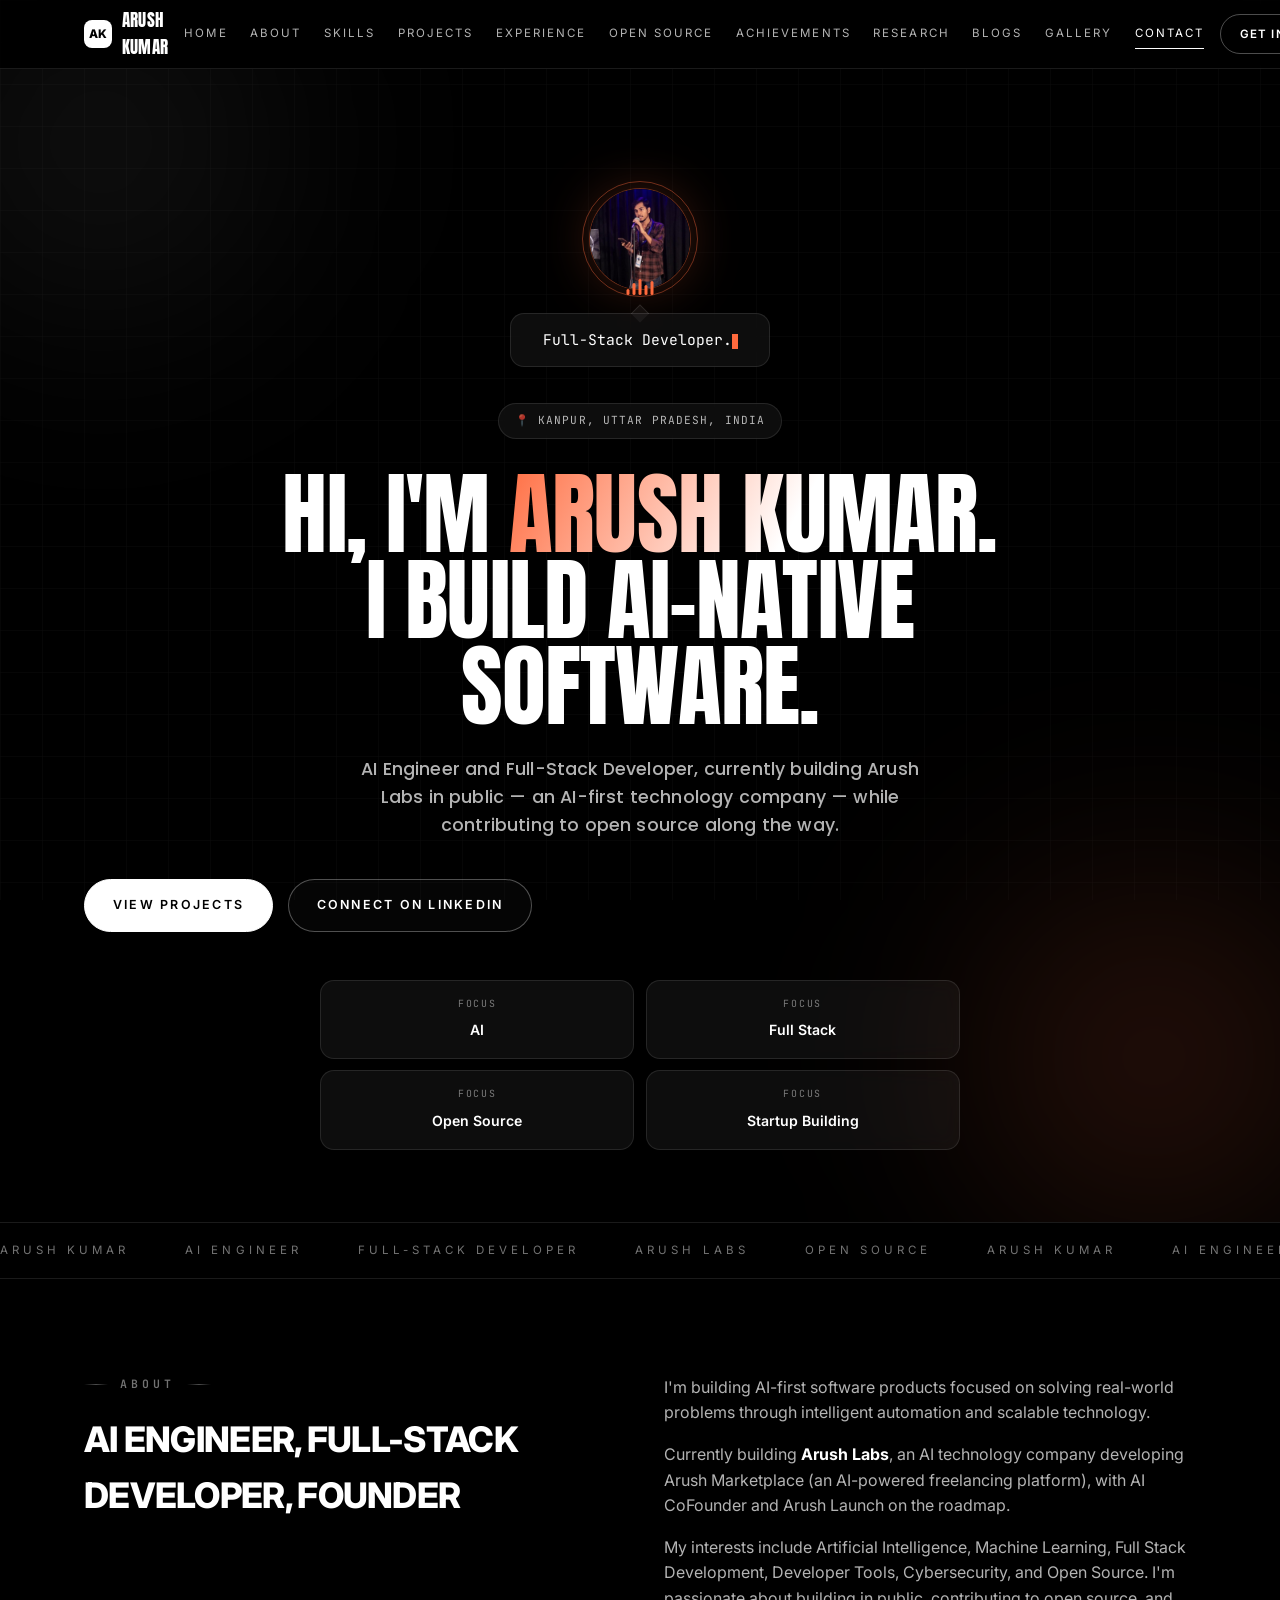
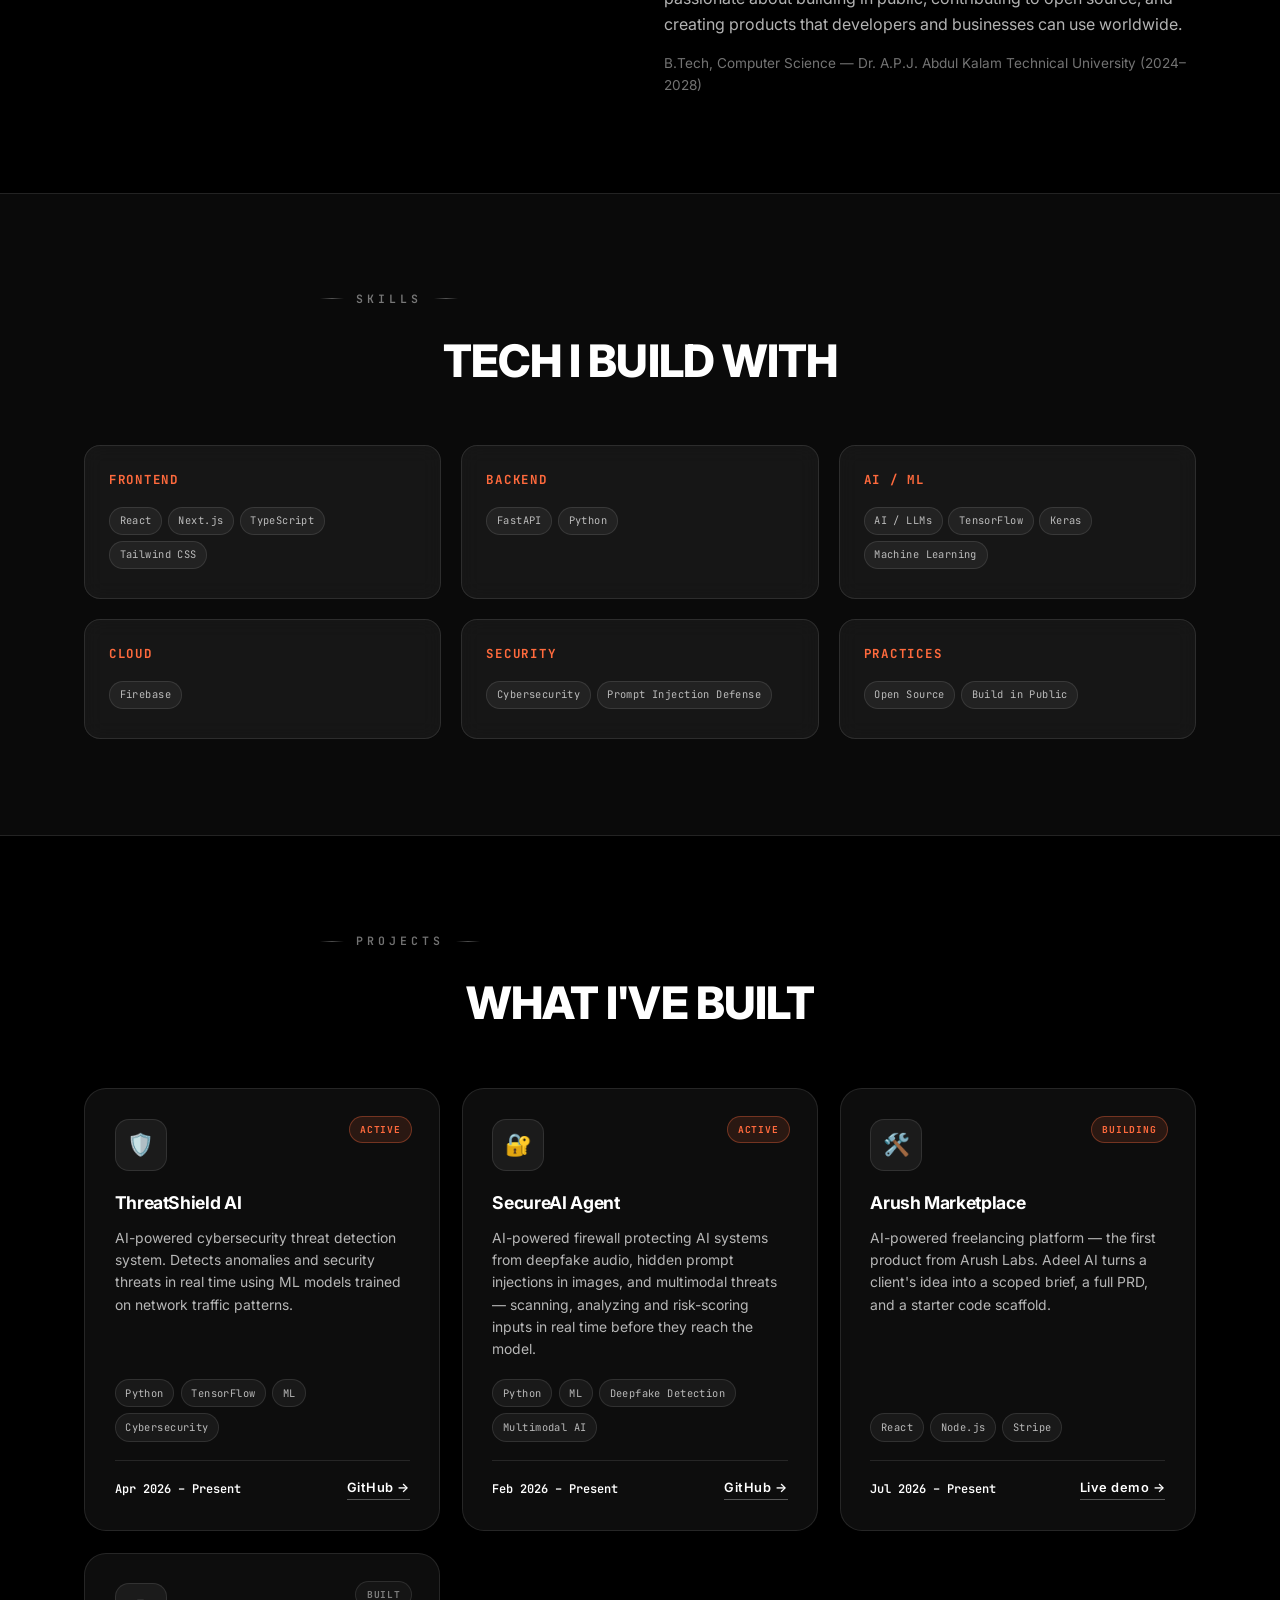
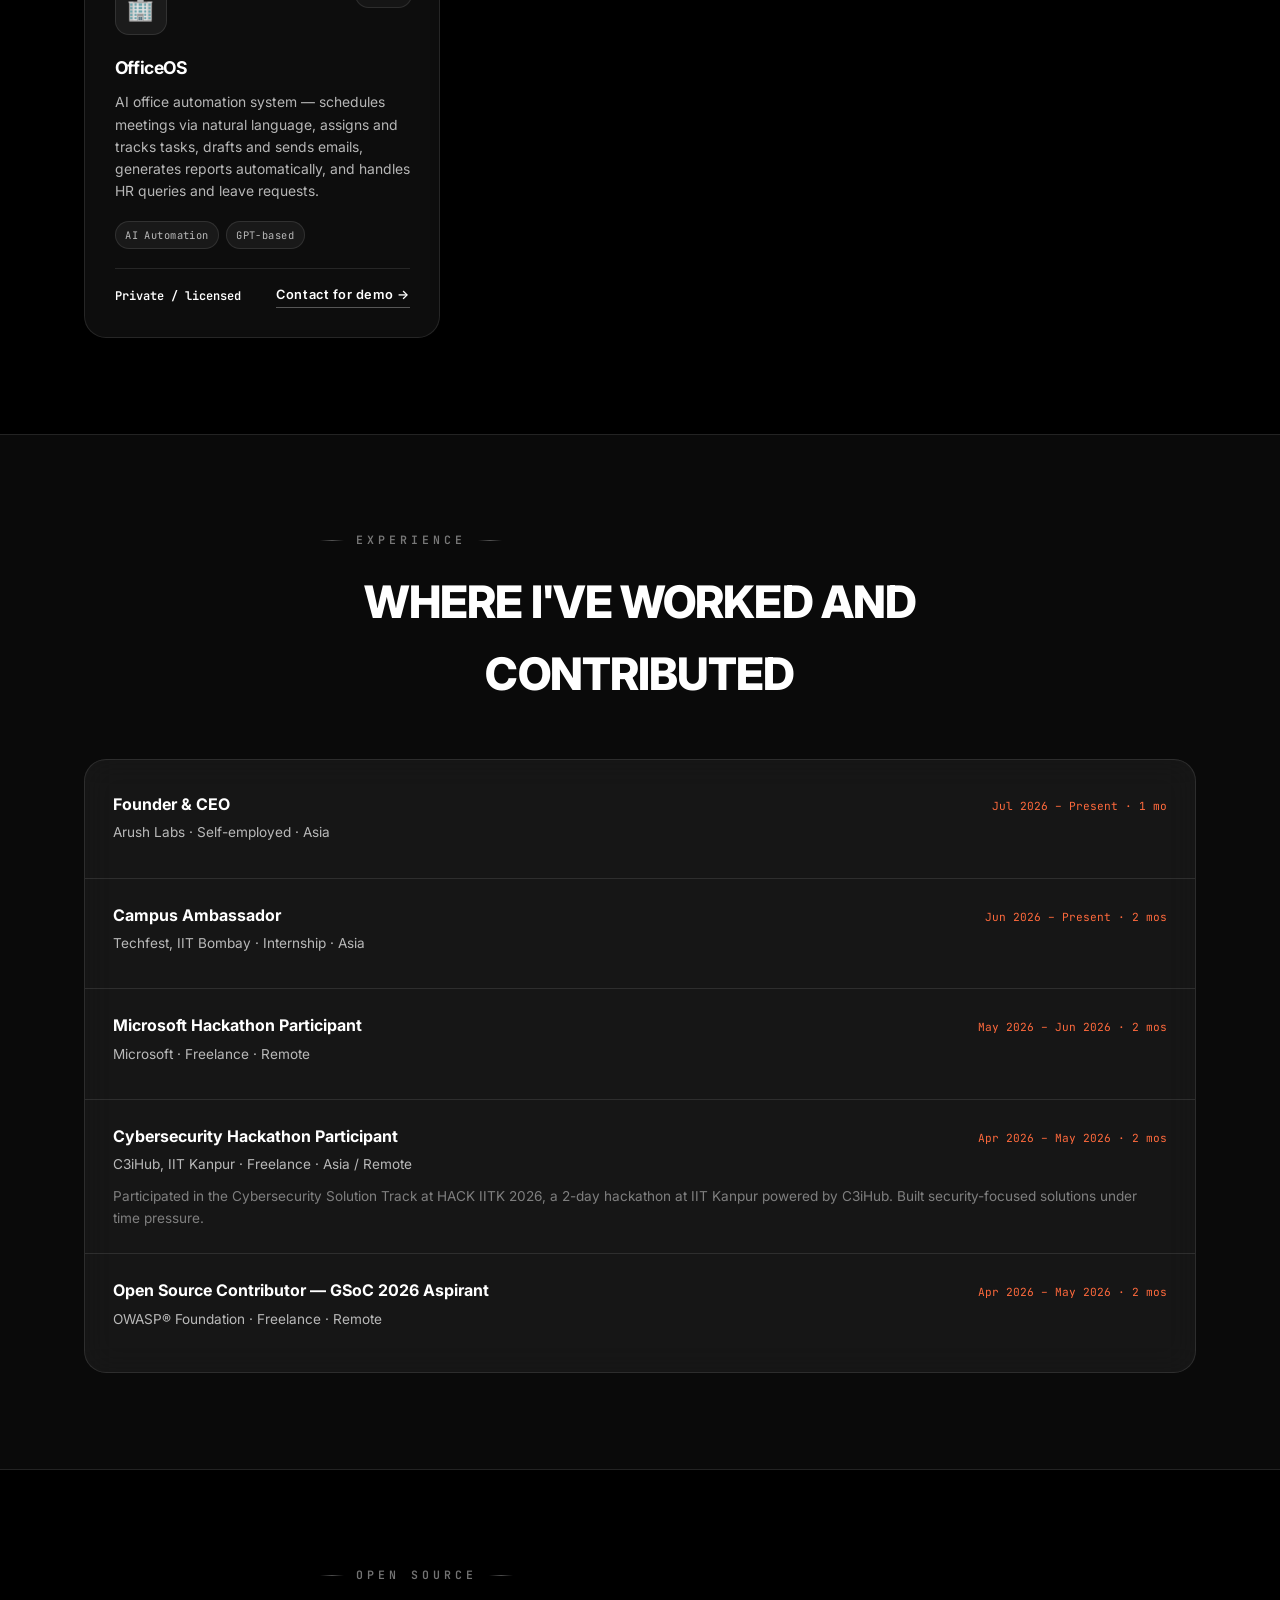
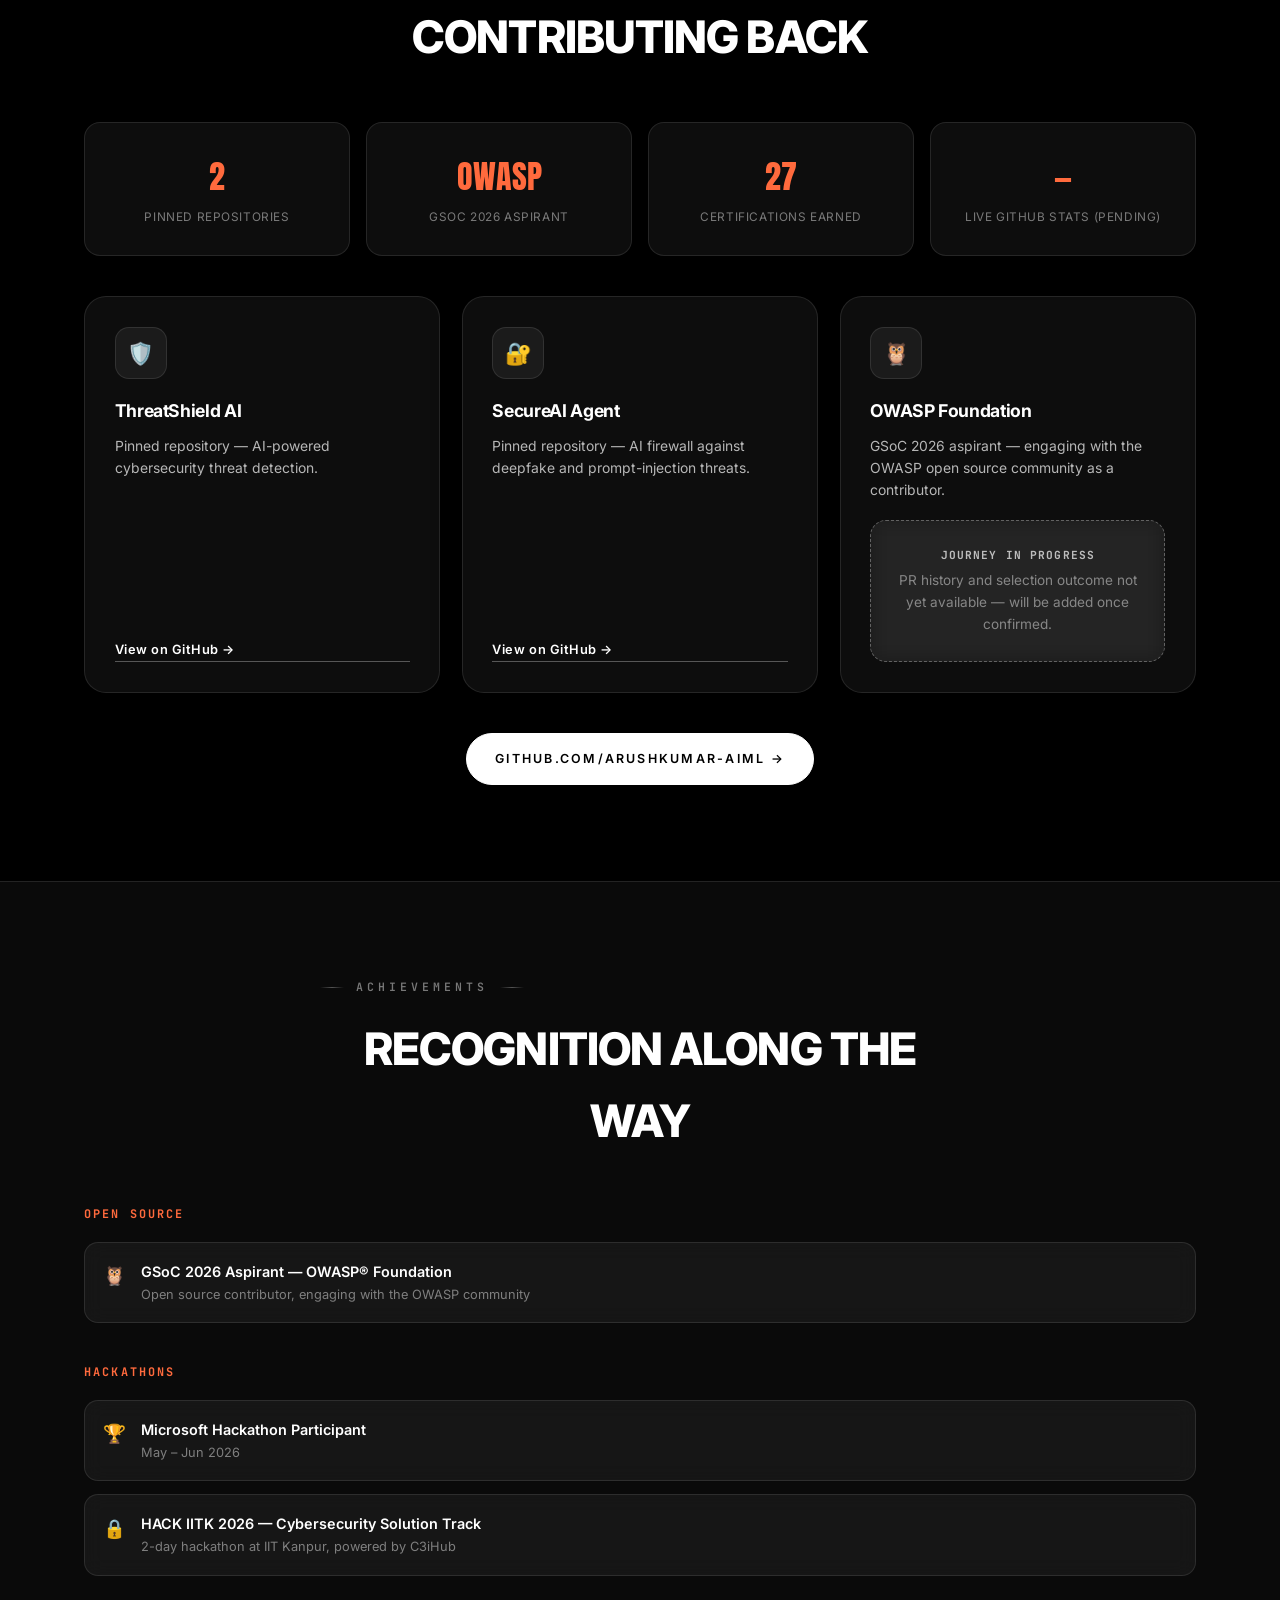
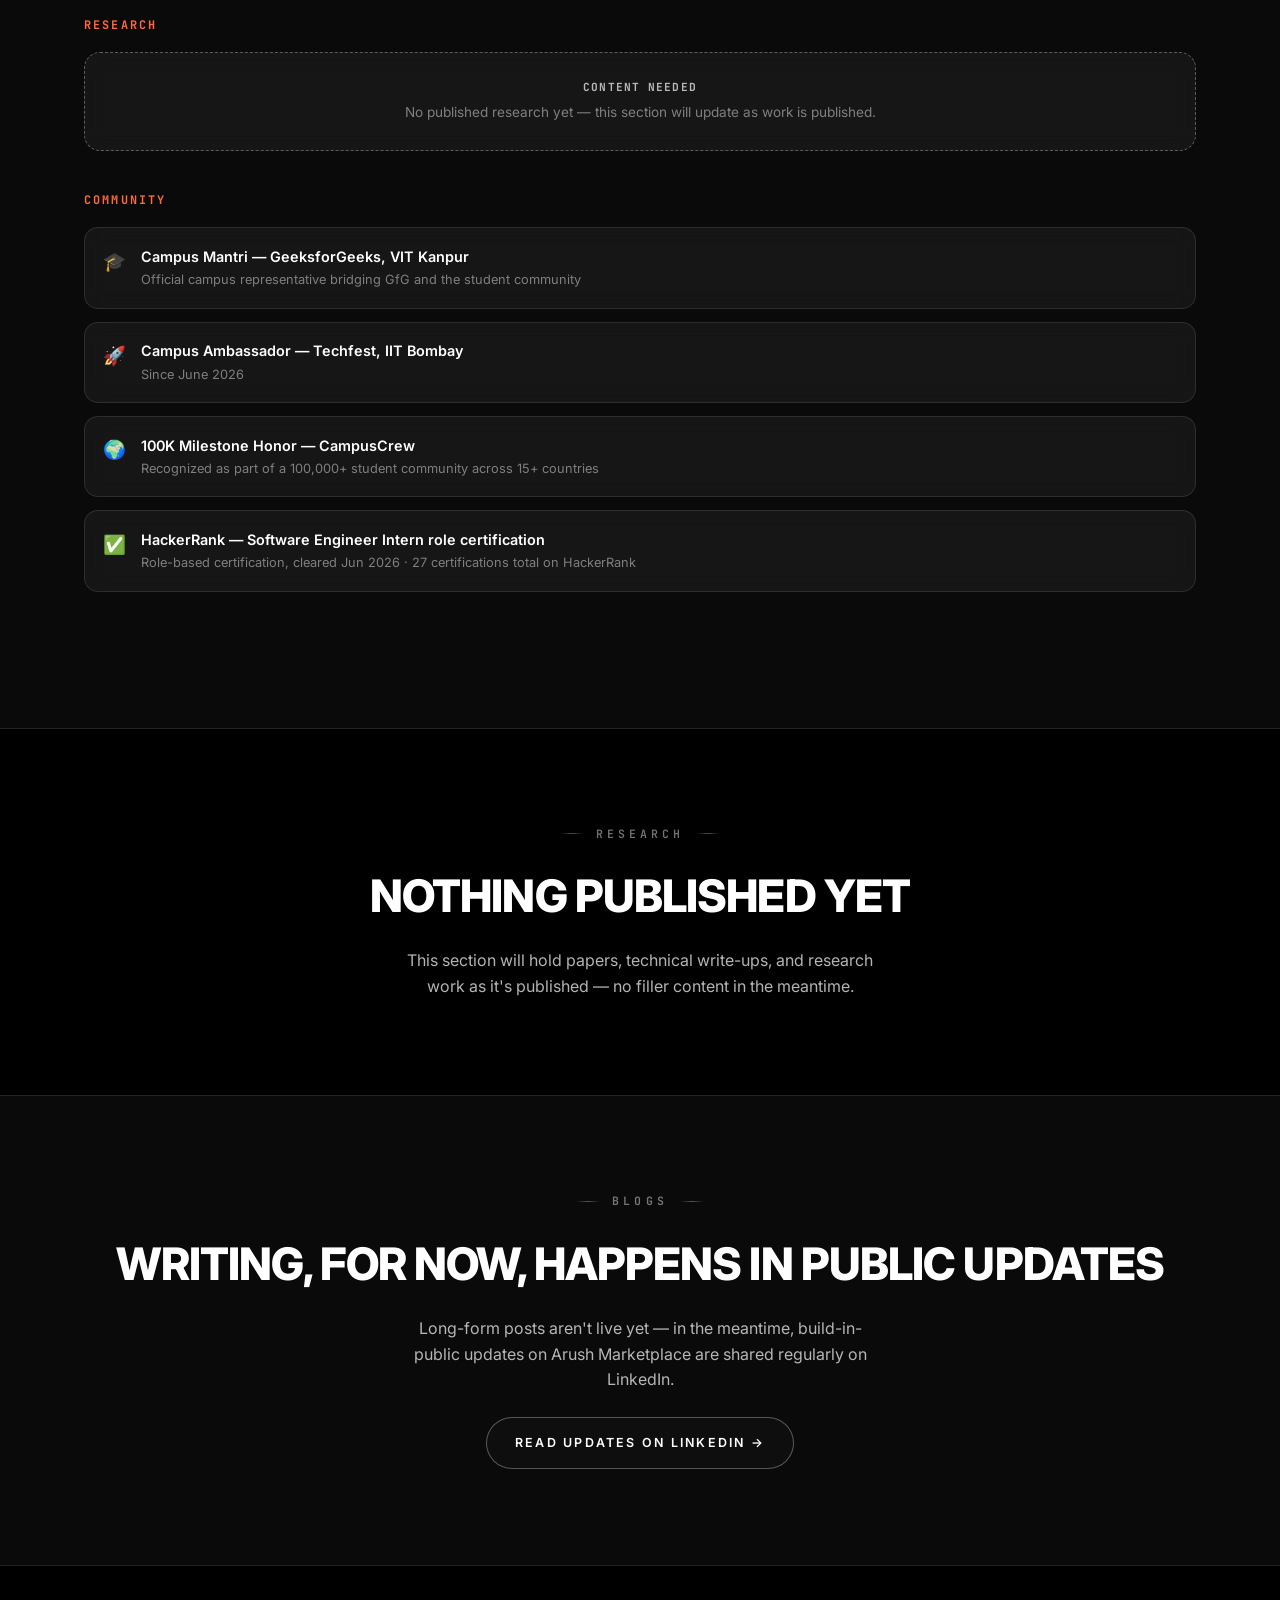
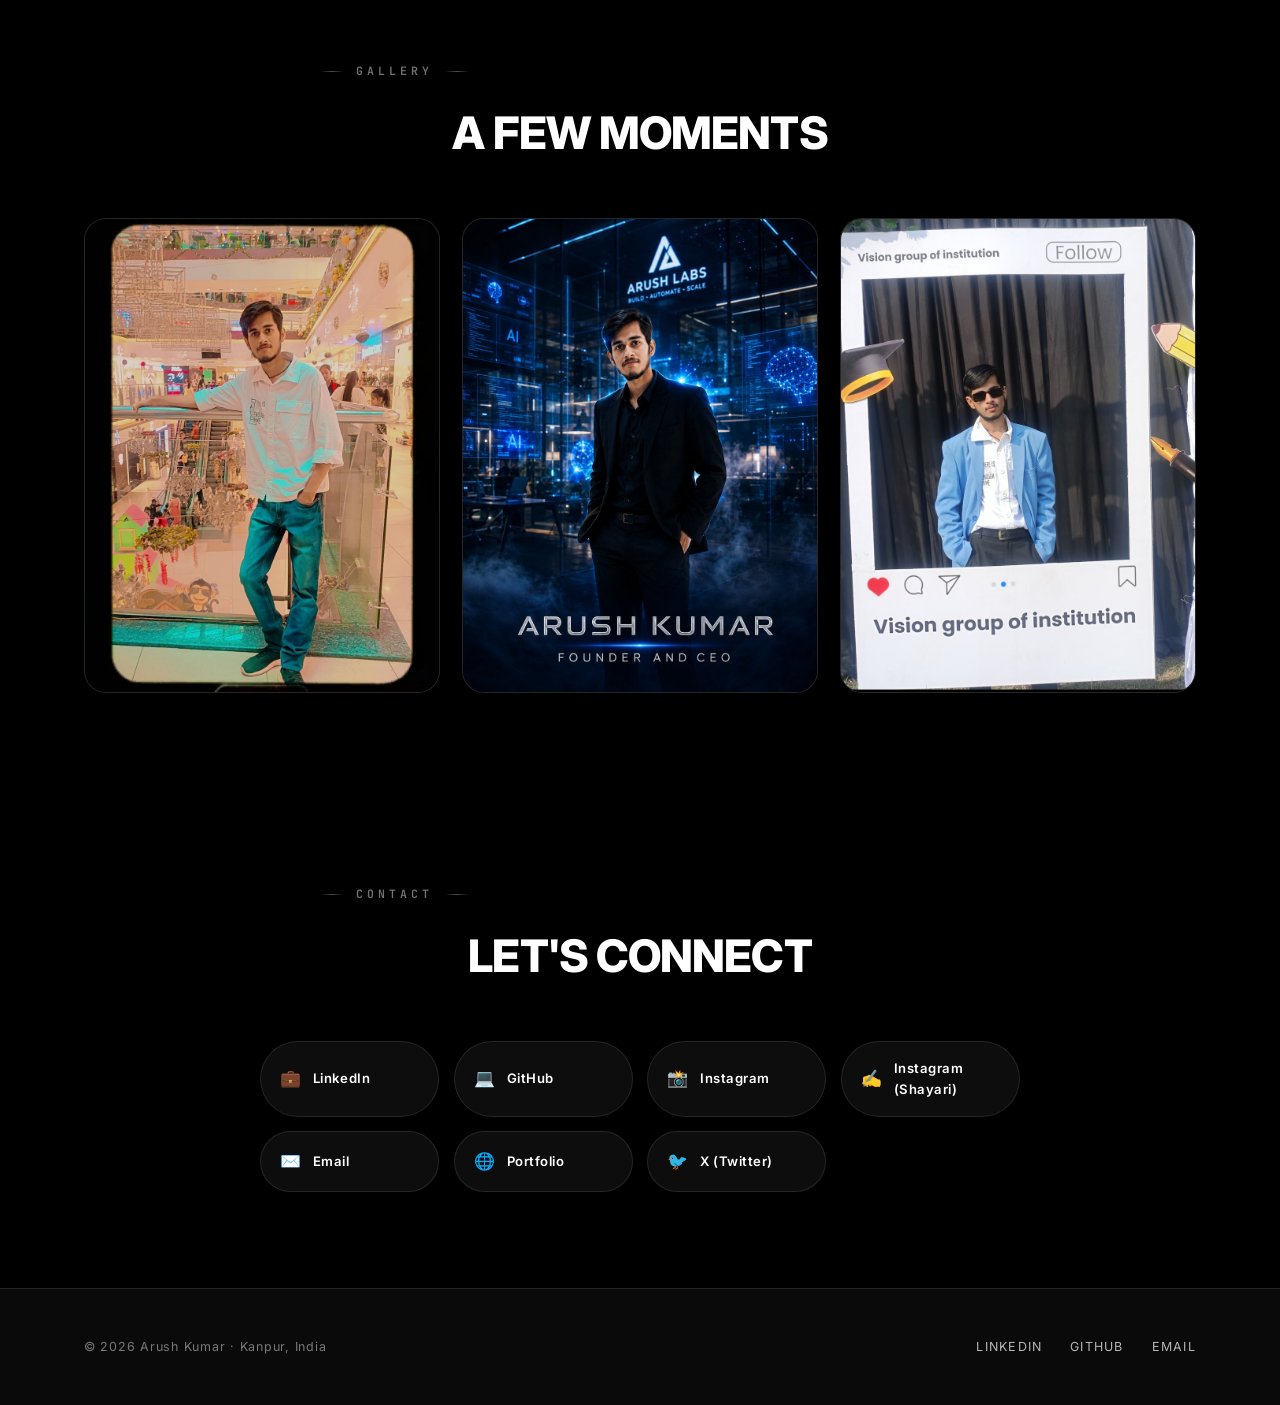
==== index.html @ eb4cd89d "complete" ====
<!DOCTYPE html>
<html lang="en">
<head>
<meta charset="UTF-8" />
<meta name="google-site-verification" content="o4efBKhwgQYWz8WkiUQ7m55cxykIstLFXpBxEyG-v3M" />
<meta name="viewport" content="width=device-width, initial-scale=1.0" />
<title>Arush Kumar — AI Engineer & Full-Stack Developer</title>
<meta name="description" content="Arush Kumar — AI Engineer, Full-Stack Developer, Open Source Contributor, and Founder of Arush Labs. Building AI products in public from Kanpur, India." />
<link rel="canonical" href="https://arush-portfolio-sandy.vercel.app/" />
<meta name="keywords" content="Arush Kumar, AI Engineer, Full-Stack Developer, Arush Labs Founder, Kanpur developer, AI products, open source contributor" />
<meta name="author" content="Arush Kumar" />

<meta property="og:title" content="Arush Kumar — AI Engineer & Full-Stack Developer" />
<meta property="og:description" content="AI Engineer, Full-Stack Developer, Open Source Contributor, Founder of Arush Labs." />
<meta property="og:type" content="profile" />
<meta property="og:url" content="https://arush-portfolio-sandy.vercel.app/" />
<meta property="og:image" content="https://arush-portfolio-sandy.vercel.app/assets/avatar.jpg" />
<meta property="og:image:width" content="500" />
<meta property="og:image:height" content="500" />

<meta name="twitter:card" content="summary_large_image" />
<meta name="twitter:title" content="Arush Kumar — AI Engineer & Full-Stack Developer" />
<meta name="twitter:description" content="AI Engineer, Full-Stack Developer, Open Source Contributor, Founder of Arush Labs." />
<meta name="twitter:image" content="https://arush-portfolio-sandy.vercel.app/assets/avatar.jpg" />

<link rel="icon" href="assets/avatar.jpg">
<link rel="preconnect" href="https://fonts.googleapis.com">
<link rel="preconnect" href="https://fonts.gstatic.com" crossorigin>
<link rel="stylesheet" href="css/style.css">

<script type="application/ld+json">
{
  "@context": "https://schema.org",
  "@type": "Person",
  "name": "Arush Kumar",
  "url": "https://arush-portfolio-sandy.vercel.app/",
  "image": "https://arush-portfolio-sandy.vercel.app/assets/avatar.jpg",
  "jobTitle": "AI Engineer & Full-Stack Developer",
  "worksFor": {
    "@type": "Organization",
    "name": "Arush Labs",
    "url": "https://arushlabs.vercel.app"
  },
  "address": {
    "@type": "PostalAddress",
    "addressLocality": "Kanpur",
    "addressRegion": "Uttar Pradesh",
    "addressCountry": "IN"
  },
  "sameAs": [
    "https://www.linkedin.com/in/arushkumar9983",
    "https://instagram.com/arushkumar9983",
    "https://instagram.com/arushwrites_",
    "https://github.com/arushkumar-aiml",
    "https://x.com/arushkumar9983"
  ]
}
</script>
</head>
<body>

<nav class="site-nav">
  <div class="wrap">
    <a href="#home" class="brand"><span class="mark">AK</span> Arush Kumar</a>
    <div class="nav-links">
      <a href="#home">Home</a>
      <a href="#about">About</a>
      <a href="#skills">Skills</a>
      <a href="#projects">Projects</a>
      <a href="#experience">Experience</a>
      <a href="#open-source">Open Source</a>
      <a href="#achievements">Achievements</a>
      <a href="#research">Research</a>
      <a href="#blogs">Blogs</a>
      <a href="#gallery">Gallery</a>
      <a href="#contact">Contact</a>
    </div>
    <a class="nav-cta" href="mailto:hello@arushlabs.com">Get in touch →</a>
    <button class="nav-toggle" aria-label="Toggle menu" aria-expanded="false">☰</button>
  </div>
  <div class="mobile-menu">
    <a href="#home">Home</a>
    <a href="#about">About</a>
    <a href="#skills">Skills</a>
    <a href="#projects">Projects</a>
    <a href="#experience">Experience</a>
    <a href="#open-source">Open Source</a>
    <a href="#achievements">Achievements</a>
    <a href="#research">Research</a>
    <a href="#blogs">Blogs</a>
    <a href="#gallery">Gallery</a>
    <a href="#contact">Contact</a>
  </div>
</nav>

<main>

<header class="hero" id="home">
  <div class="wrap hero-inner">
    <div class="avatar-wrap" data-reveal>
      <div class="avatar-orb">
        <span class="ring"></span>
        <img src="assets/avatar.jpg" alt="Arush Kumar" class="avatar-img">
        <div class="avatar-bars"><span></span><span></span><span></span><span></span><span></span></div>
      </div>
      <div class="glass speech-bubble"><span id="speech-text"><span class="cursor"></span></span></div>
    </div>

    <span class="badge-pill">📍 Kanpur, Uttar Pradesh, India</span>
    <h1>Hi, I'm <span class="accent">Arush Kumar</span>.<br>I build AI-native software.</h1>
    <p class="lede">AI Engineer and Full-Stack Developer, currently building Arush Labs in public — an AI-first technology company — while contributing to open source along the way.</p>

    <div class="cta-row center" style="margin-bottom:3rem;">
      <a class="btn btn-primary" href="#projects">View projects</a>
      <a class="btn btn-ghost" href="https://www.linkedin.com/in/arushkumar9983" target="_blank" rel="noopener">Connect on LinkedIn</a>
    </div>

    <div class="term-grid" style="max-width:640px; margin:0 auto;" data-reveal>
      <div class="term-block show"><span class="k">Focus</span><span class="v">AI</span></div>
      <div class="term-block show"><span class="k">Focus</span><span class="v">Full Stack</span></div>
      <div class="term-block show"><span class="k">Focus</span><span class="v">Open Source</span></div>
      <div class="term-block show"><span class="k">Focus</span><span class="v">Startup Building</span></div>
    </div>
  </div>
</header>

<div class="marquee-strip">
  <div class="marquee-track" id="marquee-track">
    <span>ARUSH KUMAR</span><span>AI ENGINEER</span><span>FULL-STACK DEVELOPER</span><span>ARUSH LABS</span><span>OPEN SOURCE</span>
    <span>ARUSH KUMAR</span><span>AI ENGINEER</span><span>FULL-STACK DEVELOPER</span><span>ARUSH LABS</span><span>OPEN SOURCE</span>
    <span>ARUSH KUMAR</span><span>AI ENGINEER</span><span>FULL-STACK DEVELOPER</span><span>ARUSH LABS</span><span>OPEN SOURCE</span>
  </div>
</div>

<section class="section" id="about">
  <div class="wrap">
    <div class="split" data-reveal>
      <div>
        <div class="eyebrow">About</div>
        <h2>AI Engineer, Full-Stack Developer, Founder</h2>
      </div>
      <div>
        <p style="margin-bottom:1rem;">I'm building AI-first software products focused on solving real-world problems through intelligent automation and scalable technology.</p>
        <p style="margin-bottom:1rem;">Currently building <strong style="color:var(--text);">Arush Labs</strong>, an AI technology company developing Arush Marketplace (an AI-powered freelancing platform), with AI CoFounder and Arush Launch on the roadmap.</p>
        <p style="margin-bottom:1rem;">My interests include Artificial Intelligence, Machine Learning, Full Stack Development, Developer Tools, Cybersecurity, and Open Source. I'm passionate about building in public, contributing to open source, and creating products that developers and businesses can use worldwide.</p>
        <p style="font-size:.85rem; color:var(--muted);">B.Tech, Computer Science — Dr. A.P.J. Abdul Kalam Technical University (2024–2028)</p>
      </div>
    </div>
  </div>
</section>

<section class="section section-alt" id="skills">
  <div class="wrap">
    <div class="section-head">
      <div class="eyebrow">Skills</div>
      <h2>Tech I build with</h2>
    </div>
    <div class="skill-groups" data-reveal>
      <div class="skill-group">
        <h3>Frontend</h3>
        <span class="tag">React</span><span class="tag">Next.js</span><span class="tag">TypeScript</span><span class="tag">Tailwind CSS</span>
      </div>
      <div class="skill-group">
        <h3>Backend</h3>
        <span class="tag">FastAPI</span><span class="tag">Python</span>
      </div>
      <div class="skill-group">
        <h3>AI / ML</h3>
        <span class="tag">AI / LLMs</span><span class="tag">TensorFlow</span><span class="tag">Keras</span><span class="tag">Machine Learning</span>
      </div>
      <div class="skill-group">
        <h3>Cloud</h3>
        <span class="tag">Firebase</span>
      </div>
      <div class="skill-group">
        <h3>Security</h3>
        <span class="tag">Cybersecurity</span><span class="tag">Prompt Injection Defense</span>
      </div>
      <div class="skill-group">
        <h3>Practices</h3>
        <span class="tag">Open Source</span><span class="tag">Build in Public</span>
      </div>
    </div>
  </div>
</section>

<section class="section" id="projects">
  <div class="wrap">
    <div class="section-head">
      <div class="eyebrow">Projects</div>
      <h2>What I've built</h2>
    </div>
    <div class="card-grid" data-reveal>

      <div class="p-card">
        <div class="p-status status-building">Active</div>
        <div class="p-icon">🛡️</div>
        <h3>ThreatShield AI</h3>
        <p class="desc">AI-powered cybersecurity threat detection system. Detects anomalies and security threats in real time using ML models trained on network traffic patterns.</p>
        <div class="p-meta"><span class="tag">Python</span><span class="tag">TensorFlow</span><span class="tag">ML</span><span class="tag">Cybersecurity</span></div>
        <div class="p-foot">
          <div class="p-price" style="font-size:.75rem;">Apr 2026 – Present</div>
          <a href="https://github.com/arushkumar-aiml/ThreatShield_Ai" target="_blank" rel="noopener" class="link-cta">GitHub →</a>
        </div>
      </div>

      <div class="p-card">
        <div class="p-status status-building">Active</div>
        <div class="p-icon">🔐</div>
        <h3>SecureAI Agent</h3>
        <p class="desc">AI-powered firewall protecting AI systems from deepfake audio, hidden prompt injections in images, and multimodal threats — scanning, analyzing and risk-scoring inputs in real time before they reach the model.</p>
        <div class="p-meta"><span class="tag">Python</span><span class="tag">ML</span><span class="tag">Deepfake Detection</span><span class="tag">Multimodal AI</span></div>
        <div class="p-foot">
          <div class="p-price" style="font-size:.75rem;">Feb 2026 – Present</div>
          <a href="https://github.com/arushkumar-aiml/SecureAI_Agent" target="_blank" rel="noopener" class="link-cta">GitHub →</a>
        </div>
      </div>

      <div class="p-card">
        <div class="p-status status-building">Building</div>
        <div class="p-icon">🛠️</div>
        <h3>Arush Marketplace</h3>
        <p class="desc">AI-powered freelancing platform — the first product from Arush Labs. Adeel AI turns a client's idea into a scoped brief, a full PRD, and a starter code scaffold.</p>
        <div class="p-meta"><span class="tag">React</span><span class="tag">Node.js</span><span class="tag">Stripe</span></div>
        <div class="p-foot">
          <div class="p-price" style="font-size:.75rem;">Jul 2026 – Present</div>
          <a href="https://arush-marketplace.vercel.app" target="_blank" rel="noopener" class="link-cta">Live demo →</a>
        </div>
      </div>

      <div class="p-card">
        <div class="p-status status-roadmap">Built</div>
        <div class="p-icon">🏢</div>
        <h3>OfficeOS</h3>
        <p class="desc">AI office automation system — schedules meetings via natural language, assigns and tracks tasks, drafts and sends emails, generates reports automatically, and handles HR queries and leave requests.</p>
        <div class="p-meta"><span class="tag">AI Automation</span><span class="tag">GPT-based</span></div>
        <div class="p-foot">
          <div class="p-price" style="font-size:.75rem;">Private / licensed</div>
          <a href="#contact" class="link-cta">Contact for demo →</a>
        </div>
      </div>

    </div>
  </div>
</section>

<section class="section section-alt" id="experience">
  <div class="wrap">
    <div class="section-head">
      <div class="eyebrow">Experience</div>
      <h2>Where I've worked and contributed</h2>
    </div>
    <div class="glass" style="padding:.5rem 0;" data-reveal>

      <div class="exp-item" style="border-bottom:1px solid var(--border);">
        <div class="exp-head"><span class="exp-role">Founder & CEO</span><span class="exp-date">Jul 2026 – Present · 1 mo</span></div>
        <div class="exp-org">Arush Labs · Self-employed · Asia</div>
      </div>

      <div class="exp-item" style="border-bottom:1px solid var(--border);">
        <div class="exp-head"><span class="exp-role">Campus Ambassador</span><span class="exp-date">Jun 2026 – Present · 2 mos</span></div>
        <div class="exp-org">Techfest, IIT Bombay · Internship · Asia</div>
      </div>

      <div class="exp-item" style="border-bottom:1px solid var(--border);">
        <div class="exp-head"><span class="exp-role">Microsoft Hackathon Participant</span><span class="exp-date">May 2026 – Jun 2026 · 2 mos</span></div>
        <div class="exp-org">Microsoft · Freelance · Remote</div>
      </div>

      <div class="exp-item" style="border-bottom:1px solid var(--border);">
        <div class="exp-head"><span class="exp-role">Cybersecurity Hackathon Participant</span><span class="exp-date">Apr 2026 – May 2026 · 2 mos</span></div>
        <div class="exp-org">C3iHub, IIT Kanpur · Freelance · Asia / Remote</div>
        <div class="exp-desc">Participated in the Cybersecurity Solution Track at HACK IITK 2026, a 2-day hackathon at IIT Kanpur powered by C3iHub. Built security-focused solutions under time pressure.</div>
      </div>

      <div class="exp-item">
        <div class="exp-head"><span class="exp-role">Open Source Contributor — GSoC 2026 Aspirant</span><span class="exp-date">Apr 2026 – May 2026 · 2 mos</span></div>
        <div class="exp-org">OWASP® Foundation · Freelance · Remote</div>
      </div>

    </div>
  </div>
</section>

<section class="section" id="open-source">
  <div class="wrap">
    <div class="section-head">
      <div class="eyebrow">Open Source</div>
      <h2>Contributing back</h2>
    </div>

    <div class="stat-row" data-reveal>
      <div class="stat"><div class="n">2</div><div class="l">Pinned repositories</div></div>
      <div class="stat"><div class="n">OWASP</div><div class="l">GSoC 2026 aspirant</div></div>
      <div class="stat"><div class="n">27</div><div class="l">Certifications earned</div></div>
      <div class="stat"><div class="n">—</div><div class="l">Live GitHub stats (pending)</div></div>
    </div>

    <div class="card-grid" style="margin-top:2.5rem;" data-reveal>
      <div class="p-card">
        <div class="p-icon">🛡️</div>
        <h3>ThreatShield AI</h3>
        <p class="desc">Pinned repository — AI-powered cybersecurity threat detection.</p>
        <a href="https://github.com/arushkumar-aiml/ThreatShield_Ai" target="_blank" rel="noopener" class="link-cta">View on GitHub →</a>
      </div>
      <div class="p-card">
        <div class="p-icon">🔐</div>
        <h3>SecureAI Agent</h3>
        <p class="desc">Pinned repository — AI firewall against deepfake and prompt-injection threats.</p>
        <a href="https://github.com/arushkumar-aiml/SecureAI_Agent" target="_blank" rel="noopener" class="link-cta">View on GitHub →</a>
      </div>
      <div class="p-card">
        <div class="p-icon">🦉</div>
        <h3>OWASP Foundation</h3>
        <p class="desc">GSoC 2026 aspirant — engaging with the OWASP open source community as a contributor.</p>
        <div class="needs-content"><strong>Journey in progress</strong>PR history and selection outcome not yet available — will be added once confirmed.</div>
      </div>
    </div>

    <div class="center" style="margin-top:2.5rem;">
      <a class="btn btn-primary" href="https://github.com/arushkumar-aiml" target="_blank" rel="noopener">github.com/arushkumar-aiml →</a>
    </div>
  </div>
</section>

<section class="section section-alt" id="achievements">
  <div class="wrap">
    <div class="section-head">
      <div class="eyebrow">Achievements</div>
      <h2>Recognition along the way</h2>
    </div>

    <div data-reveal>
      <div class="ach-group">
        <h3>Open Source</h3>
        <div class="ach-list">
          <div class="ach-row"><span class="ic">🦉</span><div><div class="t">GSoC 2026 Aspirant — OWASP® Foundation</div><div class="d">Open source contributor, engaging with the OWASP community</div></div></div>
        </div>
      </div>

      <div class="ach-group">
        <h3>Hackathons</h3>
        <div class="ach-list">
          <div class="ach-row"><span class="ic">🏆</span><div><div class="t">Microsoft Hackathon Participant</div><div class="d">May – Jun 2026</div></div></div>
          <div class="ach-row"><span class="ic">🔒</span><div><div class="t">HACK IITK 2026 — Cybersecurity Solution Track</div><div class="d">2-day hackathon at IIT Kanpur, powered by C3iHub</div></div></div>
        </div>
      </div>

      <div class="ach-group">
        <h3>Research</h3>
        <div class="needs-content"><strong>Content needed</strong>No published research yet — this section will update as work is published.</div>
      </div>

      <div class="ach-group">
        <h3>Community</h3>
        <div class="ach-list">
          <div class="ach-row"><span class="ic">🎓</span><div><div class="t">Campus Mantri — GeeksforGeeks, VIT Kanpur</div><div class="d">Official campus representative bridging GfG and the student community</div></div></div>
          <div class="ach-row"><span class="ic">🚀</span><div><div class="t">Campus Ambassador — Techfest, IIT Bombay</div><div class="d">Since June 2026</div></div></div>
          <div class="ach-row"><span class="ic">🌍</span><div><div class="t">100K Milestone Honor — CampusCrew</div><div class="d">Recognized as part of a 100,000+ student community across 15+ countries</div></div></div>
          <div class="ach-row"><span class="ic">✅</span><div><div class="t">HackerRank — Software Engineer Intern role certification</div><div class="d">Role-based certification, cleared Jun 2026 · 27 certifications total on HackerRank</div></div></div>
        </div>
      </div>
    </div>
  </div>
</section>

<section class="section" id="research">
  <div class="wrap center" data-reveal>
    <div class="eyebrow center">Research</div>
    <h2 style="margin-bottom:1rem;">Nothing published yet</h2>
    <p style="max-width:480px; margin:0 auto;">This section will hold papers, technical write-ups, and research work as it's published — no filler content in the meantime.</p>
  </div>
</section>

<section class="section section-alt" id="blogs">
  <div class="wrap center" data-reveal>
    <div class="eyebrow center">Blogs</div>
    <h2 style="margin-bottom:1rem;">Writing, for now, happens in public updates</h2>
    <p style="max-width:480px; margin:0 auto 1.5rem;">Long-form posts aren't live yet — in the meantime, build-in-public updates on Arush Marketplace are shared regularly on LinkedIn.</p>
    <div class="cta-row center"><a class="btn btn-ghost" href="https://www.linkedin.com/in/arushkumar9983" target="_blank" rel="noopener">Read updates on LinkedIn →</a></div>
  </div>
</section>

<section class="section" id="gallery">
  <div class="wrap">
    <div class="section-head">
      <div class="eyebrow">Gallery</div>
      <h2>A few moments</h2>
    </div>
    <div class="card-grid" data-reveal>
      <div class="gallery-item"><img src="assets/arush-mall.jpg" alt="Arush Kumar" loading="lazy"></div>
      <div class="gallery-item"><img src="assets/arush-labs-poster.jpg" alt="Arush Kumar — Founder, Arush Labs" loading="lazy"></div>
      <div class="gallery-item"><img src="assets/arush-event.jpg" alt="Arush Kumar" loading="lazy"></div>
    </div>
  </div>
</section>

<section class="section" id="contact">
  <div class="wrap">
    <div class="section-head">
      <div class="eyebrow">Contact</div>
      <h2>Let's connect</h2>
    </div>
    <div class="social-grid" data-reveal style="max-width:760px; margin:0 auto;">
      <a class="social-btn" href="https://www.linkedin.com/in/arushkumar9983" target="_blank" rel="noopener"><span class="ico">💼</span> LinkedIn</a>
      <a class="social-btn" href="https://github.com/arushkumar-aiml" target="_blank" rel="noopener"><span class="ico">💻</span> GitHub</a>
      <a class="social-btn" href="https://instagram.com/arushkumar9983" target="_blank" rel="noopener"><span class="ico">📸</span> Instagram</a>
      <a class="social-btn" href="https://instagram.com/arushwrites_" target="_blank" rel="noopener"><span class="ico">✍️</span> Instagram (Shayari)</a>
      <a class="social-btn" href="mailto:hello@arushlabs.com"><span class="ico">✉️</span> Email</a>
      <a class="social-btn" href="https://arush-marketplace-portfolio.vercel.app/" target="_blank" rel="noopener"><span class="ico">🌐</span> Portfolio</a>
      <a class="social-btn" href="https://x.com/arushkumar9983" target="_blank" rel="noopener"><span class="ico">🐦</span> X (Twitter)</a>
    </div>
  </div>
</section>

</main>

<footer>
  <div class="wrap foot-row">
    <p>© 2026 Arush Kumar · Kanpur, India</p>
    <div class="foot-links">
      <a href="https://www.linkedin.com/in/arushkumar9983" target="_blank" rel="noopener">LinkedIn</a>
      <a href="https://github.com/arushkumar-aiml" target="_blank" rel="noopener">GitHub</a>
      <a href="mailto:hello@arushlabs.com">Email</a>
    </div>
  </div>
</footer>

<script src="js/main.js"></script>
</body>
</html>
---- css/style.css ----
/* ============================================================
   ARUSH KUMAR — DESIGN SYSTEM
   Black / Glass / Bold Display — restyled to match the
   WEBKAIZEN reference portfolio (Anton display type,
   glassmorphic cards, marquee, pill buttons, grid overlay)
   ============================================================ */

@import url('https://fonts.googleapis.com/css2?family=Anton&family=Inter:wght@400;500;600;700;800&family=Poppins:wght@400;500;600;700&family=JetBrains+Mono:wght@400;500;600&display=swap');

:root {
  --bg: #000000;
  --bg-1: #0a0a0a;
  --bg-2: #0f0f0f;
  --bg-3: #151515;
  --glass: rgba(255, 255, 255, 0.05);
  --glass-border: rgba(255, 255, 255, 0.1);
  --border: rgba(255, 255, 255, 0.1);
  --border-strong: rgba(255, 255, 255, 0.3);

  --text: #ffffff;
  --text-2: rgba(255, 255, 255, 0.7);
  --muted: rgba(255, 255, 255, 0.45);

  --accent: #ff6a3d;
  --accent-soft: rgba(255, 106, 61, 0.14);
  --grad: linear-gradient(120deg, #ffffff 0%, #ff6a3d 100%);

  --success: #34d399;
  --success-soft: #34d39918;
  --amber: #ff6a3d;
  --amber-soft: #ff6a3d1f;
  --danger: #f87171;

  --radius-sm: 8px;
  --radius: 16px;
  --radius-lg: 22px;

  --font-display: 'Anton', 'Inter', sans-serif;
  --font-body: 'Inter', sans-serif;
  --font-shine: 'Poppins', sans-serif;
  --font-mono: 'JetBrains Mono', monospace;
}

* {
  box-sizing: border-box;
  margin: 0;
  padding: 0;
}

html {
  scroll-behavior: smooth;
}

body {
  background: var(--bg);
  color: var(--text);
  font-family: var(--font-body);
  line-height: 1.6;
  -webkit-font-smoothing: antialiased;
  overflow-x: hidden;
  position: relative;
}

body::before {
  content: "";
  position: fixed;
  inset: 0;
  z-index: 0;
  pointer-events: none;
  opacity: 0.045;
  background-image:
    linear-gradient(rgba(255, 255, 255, .5) 1px, transparent 1px),
    linear-gradient(90deg, rgba(255, 255, 255, .5) 1px, transparent 1px);
  background-size: 42px 42px;
}

main, nav.site-nav, footer {
  position: relative;
  z-index: 1;
}

a {
  color: inherit;
  text-decoration: none;
}

img {
  max-width: 100%;
  display: block;
}

ul {
  list-style: none;
}

::selection {
  background: var(--accent);
  color: #000;
}

:focus-visible {
  outline: 2px solid var(--accent);
  outline-offset: 2px;
  border-radius: 4px;
}

.wrap {
  max-width: 1160px;
  margin: 0 auto;
  padding: 0 1.5rem;
}

.section {
  padding: 6rem 0;
  position: relative;
}

.section-alt {
  background: var(--bg-1);
  border-top: 1px solid var(--border);
  border-bottom: 1px solid var(--border);
}

.center {
  text-align: center;
}

h1,
h2,
h3,
h4 {
  font-family: var(--font-body);
  font-weight: 800;
  letter-spacing: -0.02em;
  color: var(--text);
}

h2 {
  font-size: clamp(1.8rem, 4vw, 2.8rem);
  font-weight: 800;
  text-transform: uppercase;
}

h3 {
  font-size: 1.1rem;
  font-weight: 700;
}

p {
  color: var(--text-2);
}

.eyebrow {
  font-family: var(--font-mono);
  font-size: .72rem;
  font-weight: 600;
  letter-spacing: .35em;
  text-transform: uppercase;
  color: var(--muted);
  margin-bottom: 1.1rem;
  display: flex;
  align-items: center;
  gap: .75rem;
}

.eyebrow::before,
.eyebrow::after {
  content: "";
  width: 24px;
  height: 1px;
  background: linear-gradient(90deg, transparent, var(--border-strong), transparent);
}

.center .eyebrow {
  justify-content: center;
}

.section-head {
  max-width: 640px;
  margin: 0 auto 3rem;
  text-align: center;
}

.section-head p {
  margin-top: .75rem;
}

nav.site-nav {
  position: sticky;
  top: 0;
  z-index: 100;
  background: rgba(0, 0, 0, 0.55);
  backdrop-filter: blur(18px) saturate(140%);
  -webkit-backdrop-filter: blur(18px) saturate(140%);
  border-bottom: 1px solid var(--border);
}

nav.site-nav .wrap {
  display: flex;
  align-items: center;
  justify-content: space-between;
  height: 68px;
  gap: 1rem;
}

.brand {
  display: flex;
  align-items: center;
  gap: .6rem;
  font-family: var(--font-display);
  font-weight: 400;
  font-size: 1.05rem;
  letter-spacing: .02em;
  text-transform: uppercase;
}

.brand .mark {
  width: 28px;
  height: 28px;
  border-radius: 8px;
  background: var(--text);
  display: flex;
  align-items: center;
  justify-content: center;
  font-size: .74rem;
  font-weight: 800;
  font-family: var(--font-body);
  color: #000;
  flex-shrink: 0;
}

.nav-links {
  display: flex;
  gap: 1.4rem;
  font-size: .72rem;
  letter-spacing: .18em;
  text-transform: uppercase;
  color: var(--text-2);
}

.nav-links a {
  transition: color .15s;
  white-space: nowrap;
  padding: .3rem 0;
  border-bottom: 1px solid transparent;
  position: relative;
}

.nav-links a::after {
  content: "";
  position: absolute;
  left: 0;
  bottom: -1px;
  height: 1px;
  width: 0;
  background: var(--text);
  transition: width .25s;
}

.nav-links a:hover,
.nav-links a.active {
  color: var(--text);
}

.nav-links a:hover::after,
.nav-links a.active::after {
  width: 100%;
}

.nav-cta {
  font-size: .72rem;
  font-weight: 600;
  letter-spacing: .1em;
  text-transform: uppercase;
  color: var(--text);
  border: 1px solid var(--border-strong);
  padding: .6rem 1.15rem;
  border-radius: 99px;
  white-space: nowrap;
  flex-shrink: 0;
  transition: background .2s, color .2s;
}

.nav-cta:hover {
  background: var(--text);
  color: #000;
}

.nav-toggle {
  display: none;
  background: none;
  border: 1px solid var(--border);
  color: var(--text);
  width: 40px;
  height: 40px;
  border-radius: 99px;
  font-size: 1rem;
  flex-shrink: 0;
}

@media (max-width:1180px) {
  .nav-links {
    display: none;
  }

  .nav-toggle {
    display: block;
  }
}

.mobile-menu {
  display: none;
  flex-direction: column;
  gap: .2rem;
  padding: .5rem 1.5rem 1.25rem;
  border-bottom: 1px solid var(--border);
  background: rgba(0, 0, 0, 0.97);
}

.mobile-menu.open {
  display: flex;
}

.mobile-menu a {
  padding: .7rem 0;
  font-size: .85rem;
  letter-spacing: .1em;
  text-transform: uppercase;
  color: var(--text-2);
  border-bottom: 1px solid var(--border);
}

.mobile-menu a:last-child {
  border-bottom: none;
}

.btn {
  font-size: .78rem;
  font-weight: 600;
  letter-spacing: .18em;
  text-transform: uppercase;
  padding: .95rem 1.75rem;
  border-radius: 99px;
  display: inline-flex;
  align-items: center;
  gap: .5rem;
  transition: transform .2s, box-shadow .2s, border-color .2s, background .2s, color .2s;
}

.btn:hover {
  transform: translateY(-2px);
}

.btn-primary {
  background: var(--text);
  color: #000;
  border: 1px solid var(--text);
}

.btn-primary:hover {
  background: var(--accent);
  border-color: var(--accent);
  color: #000;
  box-shadow: 0 8px 30px -8px rgba(255, 106, 61, .55);
}

.btn-ghost {
  border: 1px solid var(--border-strong);
  color: var(--text);
  background: rgba(255, 255, 255, .02);
}

.btn-ghost:hover {
  background: var(--text);
  color: #000;
}

.cta-row {
  display: flex;
  gap: .9rem;
  flex-wrap: wrap;
}

.center .cta-row {
  justify-content: center;
}

.glass {
  background: var(--glass);
  border: 1px solid var(--glass-border);
  backdrop-filter: blur(16px);
  -webkit-backdrop-filter: blur(16px);
  border-radius: var(--radius-lg);
}

.hero {
  position: relative;
  overflow: hidden;
  padding: 7.5rem 0 0;
  text-align: center;
}

.hero::before,
.hero::after {
  content: "";
  position: absolute;
  width: 560px;
  height: 560px;
  border-radius: 50%;
  filter: blur(90px);
  pointer-events: none;
  z-index: 0;
}

.hero::before {
  top: -18%;
  left: -14%;
  background: radial-gradient(circle, rgba(255, 255, 255, .08) 0%, transparent 70%);
}

.hero::after {
  bottom: -10%;
  right: -12%;
  background: radial-gradient(circle, rgba(255, 106, 61, .18) 0%, transparent 70%);
}

.hero-inner {
  position: relative;
  z-index: 1;
  padding-bottom: 4.5rem;
}

.hero .badge-pill {
  display: inline-flex;
  align-items: center;
  gap: .5rem;
  font-family: var(--font-mono);
  font-size: .7rem;
  letter-spacing: .1em;
  text-transform: uppercase;
  color: var(--text-2);
  background: var(--glass);
  border: 1px solid var(--border);
  padding: .5rem 1rem;
  border-radius: 99px;
  margin-bottom: 2rem;
  backdrop-filter: blur(10px);
}

.hero h1 {
  font-family: var(--font-display);
  text-transform: uppercase;
  font-weight: 400;
  font-size: clamp(2.6rem, 8vw, 5.6rem);
  line-height: .96;
  letter-spacing: -0.01em;
  max-width: 920px;
  margin: 0 auto 1.6rem;
}

.hero h1 .accent {
  background: linear-gradient(120deg, var(--accent) 0%, #fff 60%);
  -webkit-background-clip: text;
  -webkit-text-fill-color: transparent;
  background-clip: text;
}

.hero p.lede {
  font-family: var(--font-shine);
  font-weight: 500;
  color: var(--text-2);
  font-size: 1.1rem;
  max-width: 560px;
  margin: 0 auto 2.5rem;
  letter-spacing: .01em;
}

.marquee-strip {
  background: var(--bg);
  border-top: 1px solid var(--border);
  border-bottom: 1px solid var(--border);
  padding: 1.15rem 0;
  overflow: hidden;
  position: relative;
  z-index: 1;
}

.marquee-track {
  display: flex;
  align-items: center;
  gap: 3.5rem;
  width: max-content;
  animation: marquee 16s linear infinite;
}

.marquee-track span {
  font-size: .72rem;
  letter-spacing: .35em;
  text-transform: uppercase;
  color: var(--muted);
  white-space: nowrap;
}

@keyframes marquee {
  0% {
    transform: translateX(0);
  }

  100% {
    transform: translateX(-33.333%);
  }
}

@media (prefers-reduced-motion: reduce) {
  .marquee-track {
    animation: none;
  }
}

.term {
  max-width: 640px;
  margin: 0 auto;
  text-align: left;
  border-radius: 16px;
  overflow: hidden;
  border: 1px solid var(--border-strong);
  box-shadow: 0 30px 60px -30px rgba(0, 0, 0, .8);
}

.term-bar {
  background: var(--bg-2);
  padding: .65rem 1rem;
  display: flex;
  align-items: center;
  gap: .5rem;
  border-bottom: 1px solid var(--border);
}

.term-dot {
  width: 9px;
  height: 9px;
  border-radius: 50%;
  background: #333;
}

.term-title {
  margin-left: .5rem;
  font-family: var(--font-mono);
  font-size: .7rem;
  color: var(--muted);
}

.term-body {
  padding: 1.5rem;
}

.term-line {
  font-family: var(--font-mono);
  font-size: .85rem;
  color: #eee;
  min-height: 1.4em;
  margin-bottom: 1.1rem;
}

.term-line .cursor {
  display: inline-block;
  width: 7px;
  height: 1em;
  background: var(--accent);
  vertical-align: middle;
  animation: blink 1s step-end infinite;
}

@keyframes blink {
  50% {
    opacity: 0;
  }
}

.term-grid {
  display: grid;
  grid-template-columns: 1fr 1fr;
  gap: .7rem;
}

.term-block {
  border: 1px solid var(--border);
  border-radius: 14px;
  padding: .95rem 1.05rem;
  background: var(--glass);
  backdrop-filter: blur(10px);
  opacity: 0;
  transform: translateY(6px);
  transition: opacity .5s, transform .5s, border-color .2s;
}

.term-block.show {
  opacity: 1;
  transform: translateY(0);
}

.term-block:hover {
  border-color: var(--border-strong);
}

.term-block .k {
  font-family: var(--font-mono);
  font-size: .62rem;
  color: var(--muted);
  text-transform: uppercase;
  letter-spacing: .18em;
  display: block;
  margin-bottom: .35rem;
}

.term-block .v {
  font-size: .88rem;
  color: var(--text);
  font-weight: 600;
}

.stat-row {
  display: grid;
  grid-template-columns: repeat(4, 1fr);
  gap: 1rem;
  margin-top: 3rem;
}

@media (max-width:820px) {
  .stat-row {
    grid-template-columns: 1fr 1fr;
  }
}

.stat {
  text-align: center;
  padding: 1.75rem 1rem;
  border: 1px solid var(--border);
  border-radius: var(--radius);
  background: var(--glass);
  backdrop-filter: blur(10px);
  transition: border-color .2s, transform .2s;
}

.stat:hover {
  border-color: var(--border-strong);
  transform: translateY(-3px);
}

.stat .n {
  font-family: var(--font-display);
  font-size: 2rem;
  font-weight: 400;
  color: var(--accent);
}

.stat .l {
  font-size: .74rem;
  letter-spacing: .05em;
  color: var(--muted);
  margin-top: .4rem;
  text-transform: uppercase;
}

.card-grid {
  display: grid;
  grid-template-columns: repeat(3, 1fr);
  gap: 1.35rem;
}

@media (max-width:920px) {
  .card-grid {
    grid-template-columns: 1fr 1fr;
  }
}

@media (max-width:640px) {
  .card-grid {
    grid-template-columns: 1fr;
  }
}

.p-card {
  background: var(--glass);
  border: 1px solid var(--border);
  border-radius: var(--radius-lg);
  padding: 1.85rem;
  display: flex;
  flex-direction: column;
  position: relative;
  backdrop-filter: blur(12px);
  -webkit-backdrop-filter: blur(12px);
  transition: border-color .25s, transform .25s, box-shadow .25s;
}

.p-card:hover {
  border-color: var(--border-strong);
  transform: translateY(-4px);
  box-shadow: 0 20px 40px -20px rgba(0, 0, 0, .6);
}

.p-icon {
  width: 52px;
  height: 52px;
  border-radius: 14px;
  background: rgba(255, 255, 255, .06);
  border: 1px solid var(--border);
  display: flex;
  align-items: center;
  justify-content: center;
  font-size: 1.35rem;
  margin-bottom: 1.15rem;
}

.p-status {
  position: absolute;
  top: 1.7rem;
  right: 1.7rem;
  font-family: var(--font-mono);
  font-size: .6rem;
  font-weight: 700;
  padding: .3rem .65rem;
  border-radius: 99px;
  text-transform: uppercase;
  letter-spacing: .08em;
  border: 1px solid transparent;
}

.status-live {
  background: var(--success-soft);
  color: var(--success);
  border-color: #34d39933;
}

.status-building {
  background: var(--amber-soft);
  color: var(--accent);
  border-color: rgba(255, 106, 61, .35);
}

.status-roadmap {
  background: var(--bg-3);
  color: var(--muted);
  border-color: var(--border);
}

.status-soon {
  background: var(--amber-soft);
  color: var(--accent);
  border-color: rgba(255, 106, 61, .35);
}

.p-card h3 {
  padding-right: 5.5rem;
  margin-bottom: .6rem;
  text-transform: none;
}

.p-card p.desc {
  font-size: .87rem;
  color: var(--text-2);
  flex: 1;
  margin-bottom: 1.15rem;
}

.p-meta {
  display: flex;
  flex-wrap: wrap;
  gap: .4rem;
  margin-bottom: 1.15rem;
}

.tag {
  font-family: var(--font-mono);
  font-size: .65rem;
  letter-spacing: .04em;
  color: var(--text-2);
  background: rgba(255, 255, 255, .05);
  border: 1px solid var(--border);
  padding: .3rem .6rem;
  border-radius: 99px;
}

.p-foot {
  display: flex;
  align-items: center;
  justify-content: space-between;
  gap: .75rem;
  padding-top: 1.05rem;
  border-top: 1px solid var(--border);
}

.p-price {
  font-family: var(--font-mono);
  font-size: .82rem;
  font-weight: 600;
  color: var(--text);
}

.p-price .u {
  font-size: .68rem;
  color: var(--muted);
  font-weight: 400;
}

.link-cta {
  font-size: .8rem;
  font-weight: 600;
  letter-spacing: .04em;
  color: var(--text);
  border-bottom: 1px solid var(--border-strong);
  padding-bottom: 1px;
  transition: color .2s, border-color .2s;
}

.link-cta:hover {
  color: var(--accent);
  border-color: var(--accent);
}

.needs-content {
  border: 1px dashed var(--border-strong);
  border-radius: var(--radius);
  padding: 1.6rem;
  text-align: center;
  color: var(--muted);
  font-size: .85rem;
  background: var(--glass);
  backdrop-filter: blur(10px);
}

.needs-content strong {
  color: var(--text-2);
  display: block;
  margin-bottom: .35rem;
  font-family: var(--font-mono);
  font-size: .7rem;
  letter-spacing: .1em;
  text-transform: uppercase;
}

.timeline {
  position: relative;
  padding-left: 2rem;
  border-left: 1px solid var(--border);
  display: flex;
  flex-direction: column;
  gap: 2rem;
}

.t-item {
  position: relative;
}

.t-item::before {
  content: "";
  position: absolute;
  left: -2.42rem;
  top: .2rem;
  width: 11px;
  height: 11px;
  border-radius: 50%;
  background: var(--accent);
  box-shadow: 0 0 0 4px var(--bg);
}

.t-item .t-date {
  font-family: var(--font-mono);
  font-size: .7rem;
  color: var(--accent);
  margin-bottom: .35rem;
}

.t-item h3 {
  font-size: .98rem;
  margin-bottom: .3rem;
  text-transform: none;
}

.t-item p {
  font-size: .85rem;
}

.social-grid {
  display: grid;
  grid-template-columns: repeat(4, 1fr);
  gap: .9rem;
}

@media (max-width:820px) {
  .social-grid {
    grid-template-columns: 1fr 1fr;
  }
}

.social-btn {
  display: flex;
  align-items: center;
  gap: .7rem;
  background: var(--glass);
  border: 1px solid var(--border);
  border-radius: 99px;
  padding: 1rem 1.2rem;
  font-size: .82rem;
  font-weight: 600;
  letter-spacing: .04em;
  backdrop-filter: blur(10px);
  transition: border-color .2s, transform .2s, background .2s;
}

.social-btn:hover {
  border-color: var(--border-strong);
  background: rgba(255, 255, 255, .08);
  transform: translateY(-3px);
}

.social-btn .ico {
  font-size: 1.05rem;
}

footer {
  border-top: 1px solid var(--border);
  padding: 3rem 0;
  background: var(--bg-1);
}

.foot-row {
  display: flex;
  justify-content: space-between;
  align-items: center;
  flex-wrap: wrap;
  gap: 1rem;
}

.foot-row p {
  color: var(--muted);
  font-size: .78rem;
  letter-spacing: .06em;
}

.foot-links {
  display: flex;
  gap: 1.75rem;
  font-size: .78rem;
  letter-spacing: .1em;
  text-transform: uppercase;
  color: var(--text-2);
  flex-wrap: wrap;
}

.foot-links a:hover {
  color: var(--accent);
}

.split {
  display: grid;
  grid-template-columns: 1fr 1fr;
  gap: 3rem;
  align-items: start;
}

@media (max-width:820px) {
  .split {
    grid-template-columns: 1fr;
  }
}

.split h2 {
  font-size: clamp(1.6rem, 3.4vw, 2.2rem);
  margin-bottom: .9rem;
}

[data-reveal] {
  opacity: 0;
  transform: translateY(18px);
  transition: opacity .6s ease, transform .6s ease;
}

[data-reveal].in {
  opacity: 1;
  transform: translateY(0);
}

@media (prefers-reduced-motion: reduce) {
  * {
    animation: none !important;
    transition: none !important;
  }

  [data-reveal] {
    opacity: 1;
    transform: none;
  }
}

.page-hero {
  padding: 4.5rem 0 3rem;
  border-bottom: 1px solid var(--border);
  background: var(--bg-1);
  position: relative;
  overflow: hidden;
}

.page-hero::before {
  content: "";
  position: absolute;
  top: -40%;
  right: -10%;
  width: 480px;
  height: 480px;
  background: radial-gradient(circle, rgba(255, 106, 61, .16) 0%, transparent 70%);
  filter: blur(70px);
}

.page-hero h1 {
  font-family: var(--font-display);
  text-transform: uppercase;
  font-size: clamp(2.1rem, 5vw, 3.2rem);
  max-width: 640px;
}

.page-hero p {
  max-width: 560px;
  margin-top: .9rem;
  font-size: 1rem;
}

.avatar-wrap {
  display: flex;
  flex-direction: column;
  align-items: center;
  gap: 1.5rem;
  margin-bottom: 2.25rem;
}

.avatar-orb {
  position: relative;
  width: 100px;
  height: 100px;
  border-radius: 50%;
  background: linear-gradient(140deg, #1a1a1a, #000);
  display: flex;
  align-items: center;
  justify-content: center;
  box-shadow: 0 0 0 1px rgba(255, 106, 61, .35), 0 0 60px -10px rgba(255, 106, 61, .4);
}

.avatar-orb .initials {
  font-family: var(--font-display);
  font-weight: 400;
  font-size: 1.7rem;
  color: var(--text);
  text-transform: uppercase;
}

.avatar-orb .avatar-img {
  width: 100%;
  height: 100%;
  border-radius: 50%;
  object-fit: cover;
}

.avatar-orb .ring {
  position: absolute;
  inset: -8px;
  border-radius: 50%;
  border: 1.5px solid rgba(255, 106, 61, .4);
  animation: pulse-ring 2.2s ease-out infinite;
}

@keyframes pulse-ring {
  0% {
    transform: scale(.92);
    opacity: .9;
  }

  70% {
    transform: scale(1.18);
    opacity: 0;
  }

  100% {
    opacity: 0;
  }
}

.avatar-orb.talking {
  box-shadow: 0 0 0 1px rgba(255, 106, 61, .6), 0 0 80px -6px rgba(255, 106, 61, .65);
}

.avatar-bars {
  display: flex;
  align-items: flex-end;
  gap: 3px;
  height: 16px;
  position: absolute;
  bottom: -6px;
  left: 50%;
  transform: translateX(-50%);
}

.avatar-bars span {
  width: 3px;
  background: var(--accent);
  border-radius: 2px;
  animation: talk-bar 1.1s ease-in-out infinite;
}

.avatar-bars span:nth-child(1) {
  height: 6px;
  animation-delay: 0s;
}

.avatar-bars span:nth-child(2) {
  height: 12px;
  animation-delay: .15s;
}

.avatar-bars span:nth-child(3) {
  height: 16px;
  animation-delay: .3s;
}

.avatar-bars span:nth-child(4) {
  height: 10px;
  animation-delay: .45s;
}

.avatar-bars span:nth-child(5) {
  height: 14px;
  animation-delay: .6s;
}

@keyframes talk-bar {

  0%,
  100% {
    transform: scaleY(.4);
  }

  50% {
    transform: scaleY(1);
  }
}

.speech-bubble {
  position: relative;
  padding: .9rem 1.4rem;
  border-radius: 14px;
  font-family: var(--font-mono);
  font-size: .92rem;
  color: var(--text);
  min-height: 1.6em;
  min-width: 260px;
  text-align: center;
}

.speech-bubble::before {
  content: "";
  position: absolute;
  top: -7px;
  left: 50%;
  transform: translateX(-50%) rotate(45deg);
  width: 12px;
  height: 12px;
  background: var(--glass);
  border-left: 1px solid var(--glass-border);
  border-top: 1px solid var(--glass-border);
}

.speech-bubble .cursor {
  display: inline-block;
  width: 6px;
  height: 1em;
  background: var(--accent);
  vertical-align: middle;
  animation: blink 1s step-end infinite;
}

.exp-item {
  position: relative;
  padding: 1.5rem 1.75rem;
}

.exp-head {
  display: flex;
  justify-content: space-between;
  align-items: baseline;
  flex-wrap: wrap;
  gap: .5rem;
  margin-bottom: .3rem;
}

.exp-role {
  font-weight: 700;
  color: var(--text);
  font-size: 1rem;
}

.exp-date {
  font-family: var(--font-mono);
  font-size: .7rem;
  color: var(--accent);
  white-space: nowrap;
}

.exp-org {
  font-size: .85rem;
  color: var(--text-2);
  margin-bottom: .6rem;
}

.exp-desc {
  font-size: .85rem;
  color: var(--muted);
}

.ach-group {
  margin-bottom: 2.5rem;
}

.ach-group h3 {
  font-family: var(--font-mono);
  font-size: .74rem;
  text-transform: uppercase;
  letter-spacing: .18em;
  color: var(--accent);
  margin-bottom: 1.1rem;
}

.ach-list {
  display: flex;
  flex-direction: column;
  gap: .8rem;
}

.ach-row {
  display: flex;
  align-items: flex-start;
  gap: .9rem;
  padding: 1.05rem 1.15rem;
  background: var(--glass);
  border: 1px solid var(--border);
  border-radius: 14px;
  backdrop-filter: blur(10px);
  transition: border-color .2s;
}

.ach-row:hover {
  border-color: var(--border-strong);
}

.ach-row .ic {
  font-size: 1.15rem;
  flex-shrink: 0;
  margin-top: .1rem;
}

.ach-row .t {
  font-weight: 600;
  font-size: .9rem;
  color: var(--text);
}

.ach-row .d {
  font-size: .8rem;
  color: var(--muted);
  margin-top: .15rem;
}

.skill-groups {
  display: grid;
  grid-template-columns: repeat(3, 1fr);
  gap: 1.25rem;
}

@media (max-width:820px) {
  .skill-groups {
    grid-template-columns: 1fr 1fr;
  }
}

@media (max-width:560px) {
  .skill-groups {
    grid-template-columns: 1fr;
  }
}

.skill-group {
  background: var(--glass);
  border: 1px solid var(--border);
  border-radius: var(--radius);
  padding: 1.5rem;
  backdrop-filter: blur(10px);
  transition: border-color .2s, transform .2s;
}

.skill-group:hover {
  border-color: var(--border-strong);
  transform: translateY(-3px);
}

.skill-group h3 {
  font-size: .78rem;
  color: var(--accent);
  font-family: var(--font-mono);
  text-transform: uppercase;
  letter-spacing: .14em;
  margin-bottom: 1rem;
}

.skill-group .tag {
  margin: 0 .35rem .35rem 0;
  display: inline-block;
}

.contact-grid {
  display: grid;
  grid-template-columns: 1.1fr .9fr;
  gap: 2.5rem;
}

@media (max-width:860px) {
  .contact-grid {
    grid-template-columns: 1fr;
  }
}

.contact-card {
  padding: 2rem;
}

.contact-row {
  display: flex;
  align-items: center;
  gap: .9rem;
  padding: 1rem 0;
  border-bottom: 1px solid var(--border);
}

.contact-row:last-child {
  border-bottom: none;
}

.contact-row .ic {
  width: 40px;
  height: 40px;
  border-radius: 12px;
  background: var(--bg-3);
  display: flex;
  align-items: center;
  justify-content: center;
  flex-shrink: 0;
}

.contact-row .lbl {
  font-size: .7rem;
  color: var(--muted);
  text-transform: uppercase;
  letter-spacing: .12em;
  font-family: var(--font-mono);
}

.contact-row .val {
  font-size: .92rem;
  font-weight: 600;
  color: var(--text);
}

/* ---------- gallery ---------- */
.gallery-item {
  border-radius: var(--radius-lg);
  overflow: hidden;
  aspect-ratio: 3/4;
  border: 1px solid var(--border);
  background: var(--glass);
  backdrop-filter: blur(12px);
  -webkit-backdrop-filter: blur(12px);
  transition: transform .25s ease, border-color .25s ease, box-shadow .25s ease;
}

.gallery-item:hover {
  transform: translateY(-4px);
  border-color: var(--border-strong);
  box-shadow: 0 20px 40px -20px rgba(0, 0, 0, .6);
}

.gallery-item img {
  width: 100%;
  height: 100%;
  object-fit: cover;
  display: block;
}
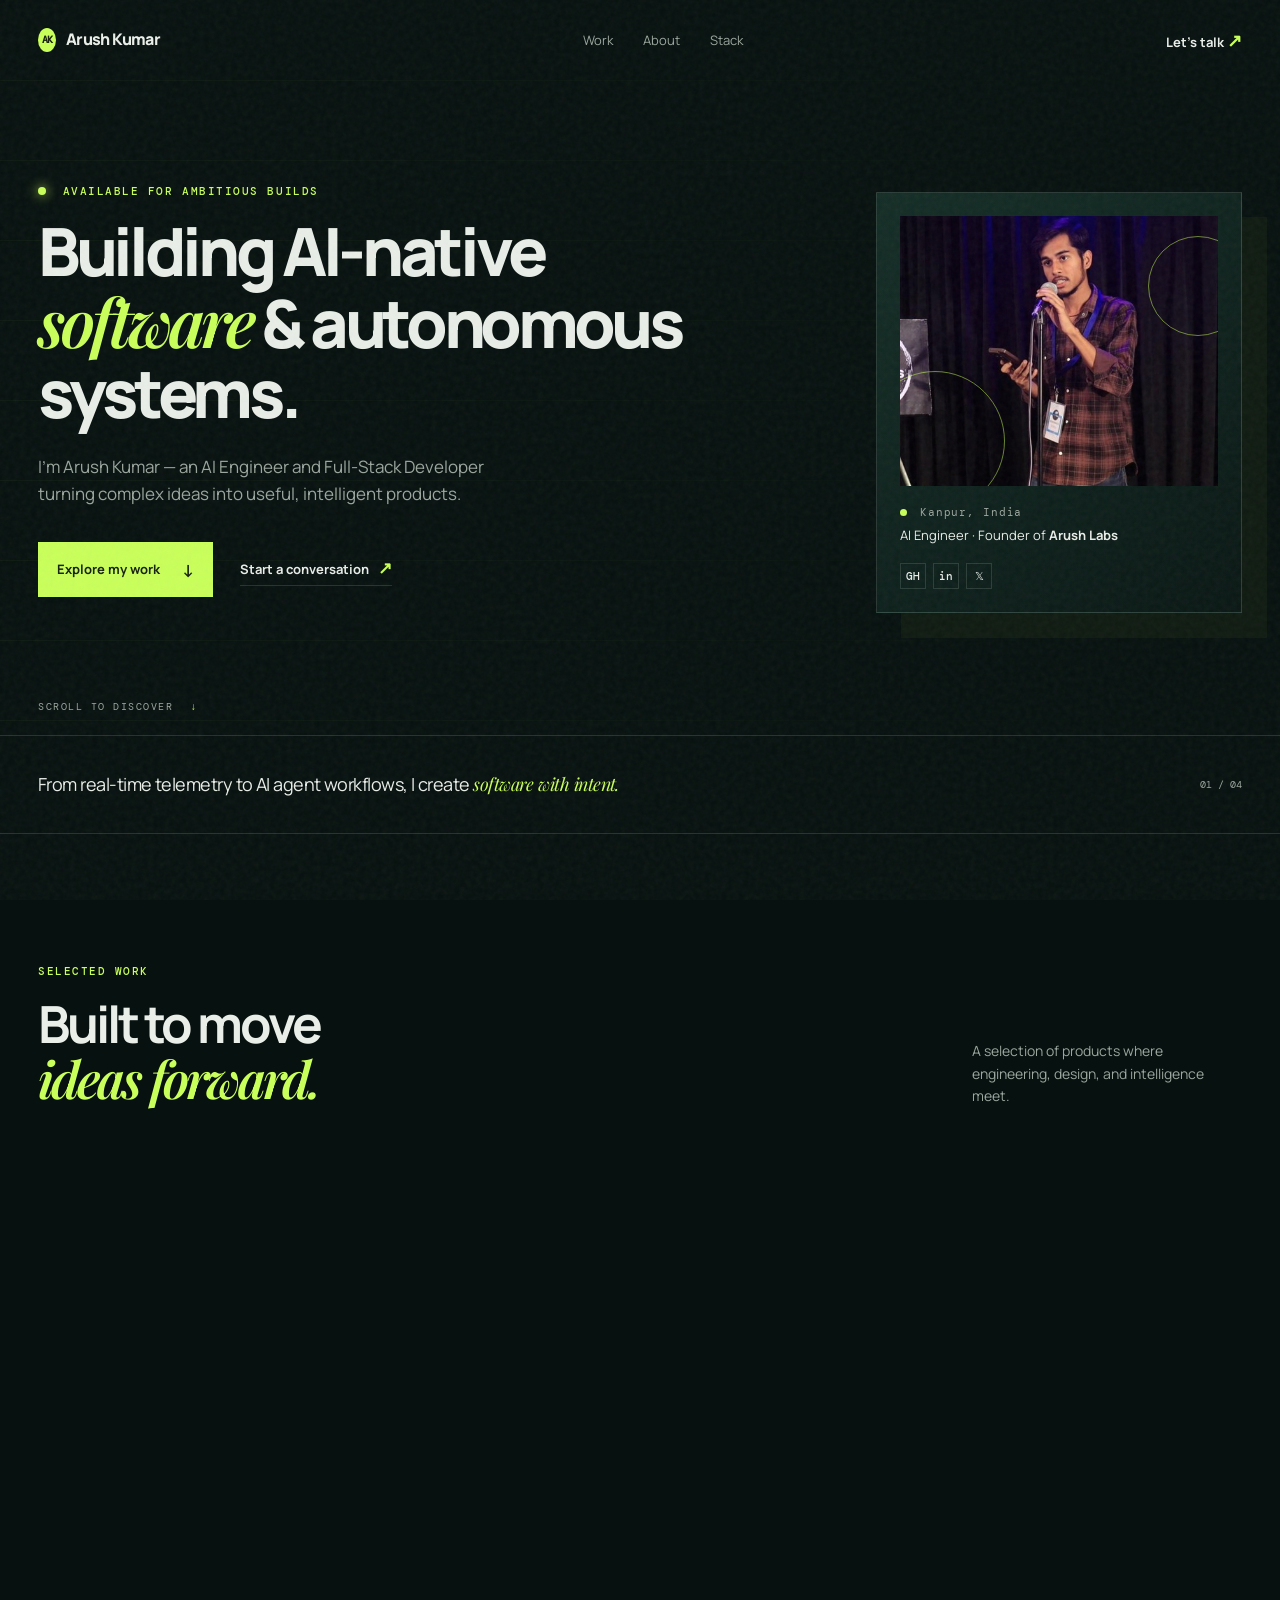
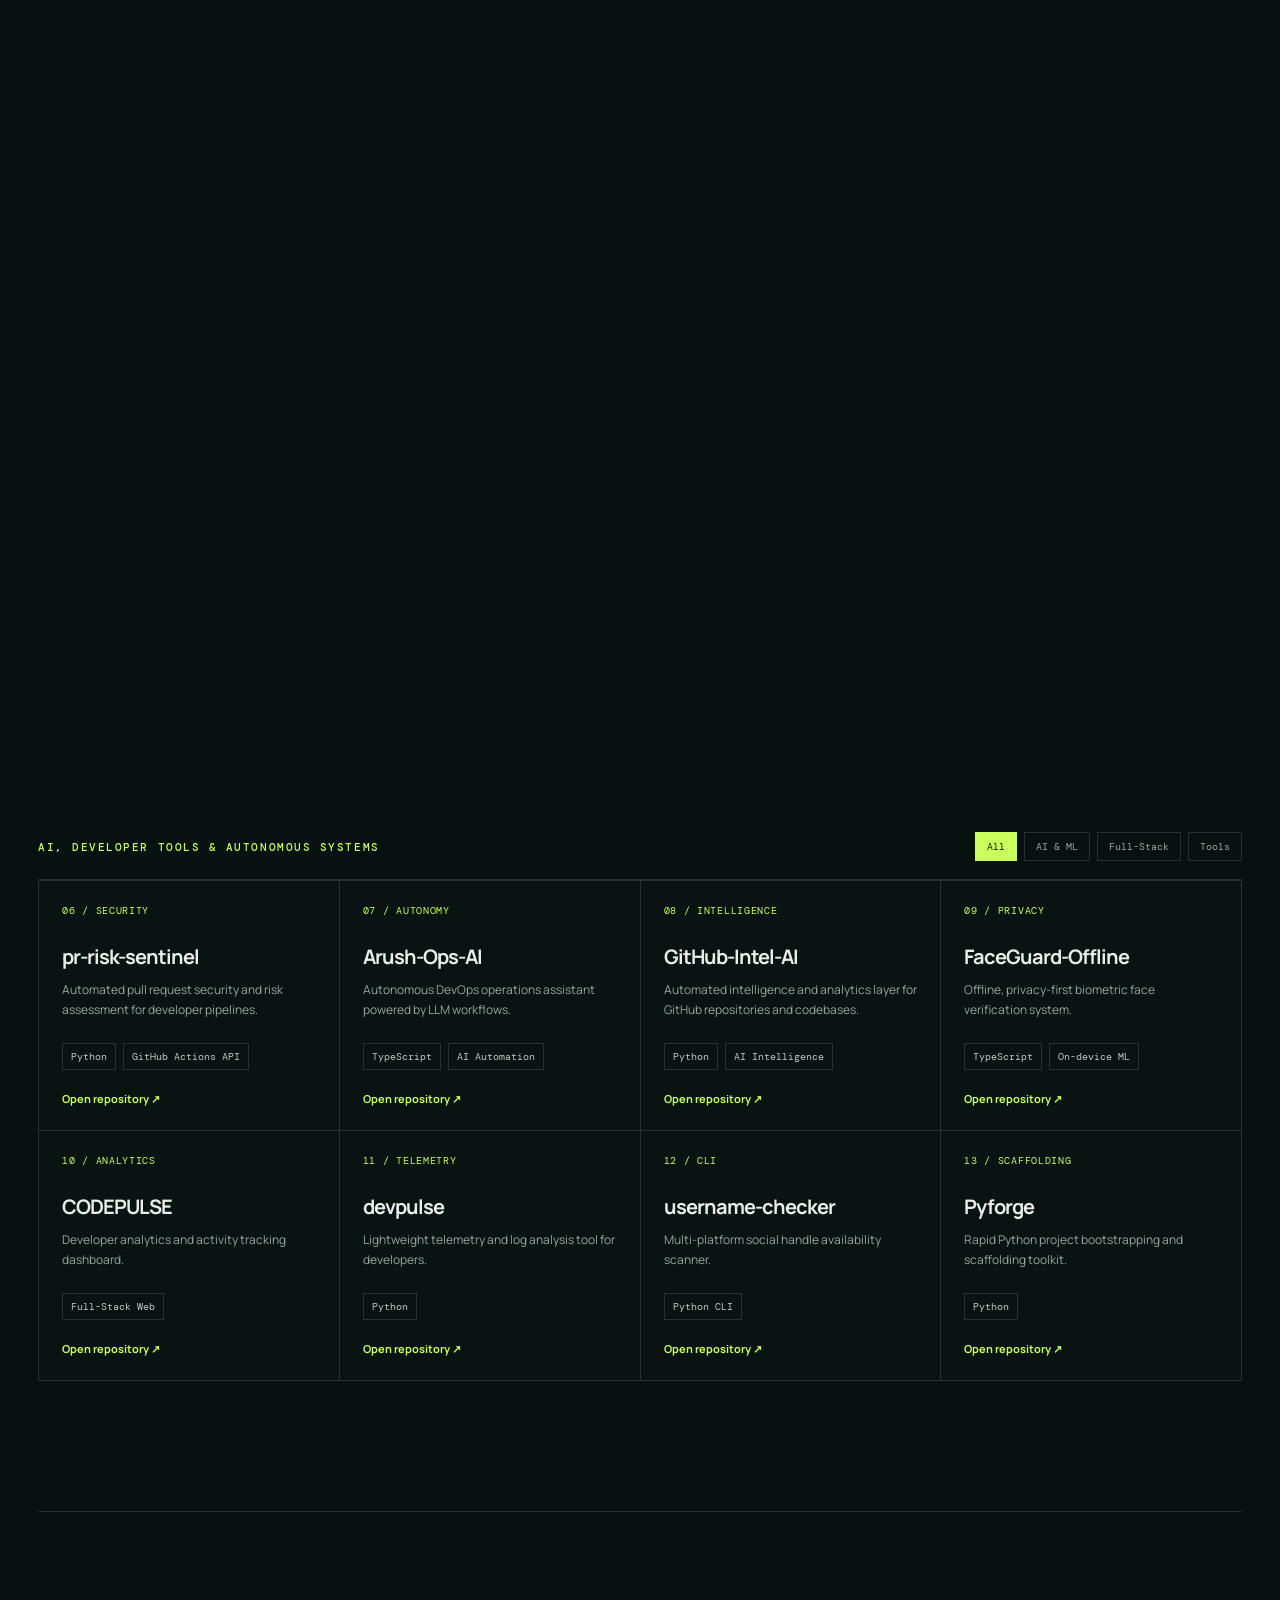
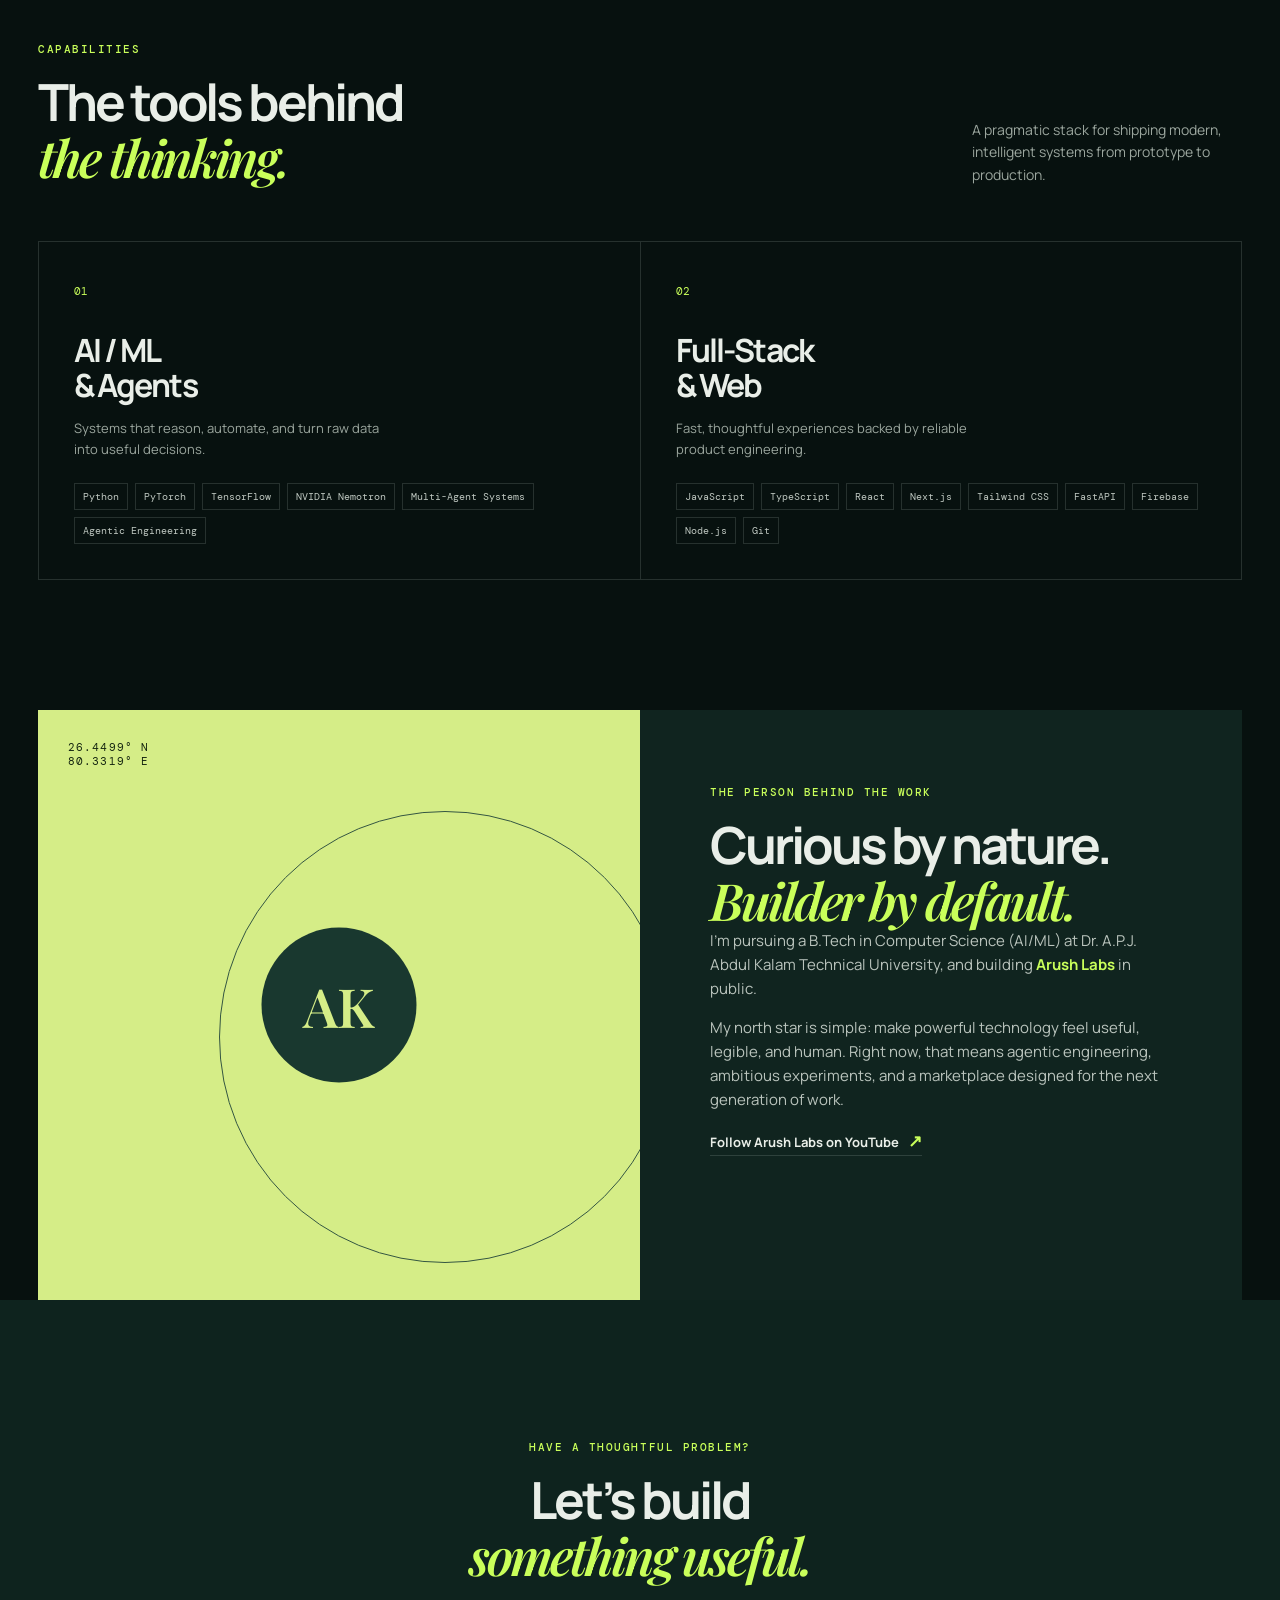
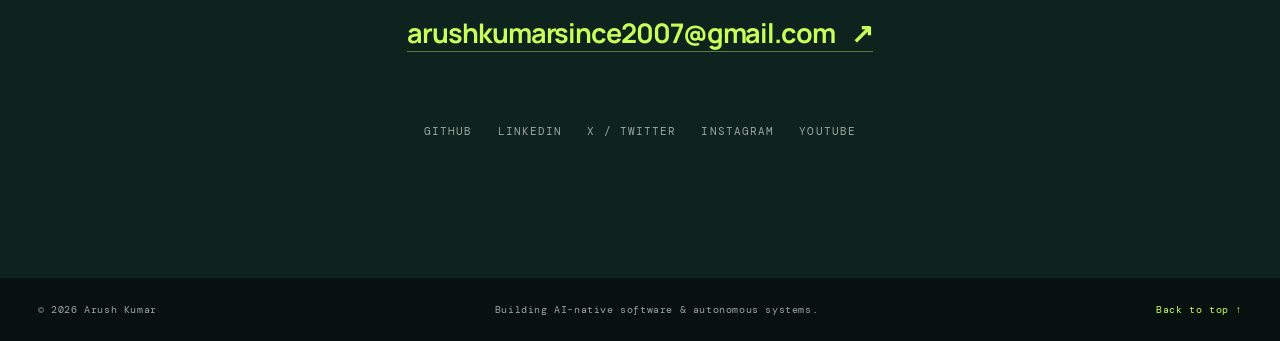
==== commit 6bb4d9b4: "complete" ====
--- a/index.html
+++ b/index.html
@@ -1,431 +1,75 @@
-<!DOCTYPE html>
+<!doctype html>
 <html lang="en">
 <head>
-<meta charset="UTF-8" />
-<meta name="google-site-verification" content="o4efBKhwgQYWz8WkiUQ7m55cxykIstLFXpBxEyG-v3M" />
-<meta name="viewport" content="width=device-width, initial-scale=1.0" />
-<title>Arush Kumar — AI Engineer & Full-Stack Developer</title>
-<meta name="description" content="Arush Kumar — AI Engineer, Full-Stack Developer, Open Source Contributor, and Founder of Arush Labs. Building AI products in public from Kanpur, India." />
-<link rel="canonical" href="https://arush-portfolio-sandy.vercel.app/" />
-<meta name="keywords" content="Arush Kumar, AI Engineer, Full-Stack Developer, Arush Labs Founder, Kanpur developer, AI products, open source contributor" />
-<meta name="author" content="Arush Kumar" />
-
-<meta property="og:title" content="Arush Kumar — AI Engineer & Full-Stack Developer" />
-<meta property="og:description" content="AI Engineer, Full-Stack Developer, Open Source Contributor, Founder of Arush Labs." />
-<meta property="og:type" content="profile" />
-<meta property="og:url" content="https://arush-portfolio-sandy.vercel.app/" />
-<meta property="og:image" content="https://arush-portfolio-sandy.vercel.app/assets/avatar.jpg" />
-<meta property="og:image:width" content="500" />
-<meta property="og:image:height" content="500" />
-
-<meta name="twitter:card" content="summary_large_image" />
-<meta name="twitter:title" content="Arush Kumar — AI Engineer & Full-Stack Developer" />
-<meta name="twitter:description" content="AI Engineer, Full-Stack Developer, Open Source Contributor, Founder of Arush Labs." />
-<meta name="twitter:image" content="https://arush-portfolio-sandy.vercel.app/assets/avatar.jpg" />
-
-<link rel="icon" href="assets/avatar.jpg">
-<link rel="preconnect" href="https://fonts.googleapis.com">
-<link rel="preconnect" href="https://fonts.gstatic.com" crossorigin>
-<link rel="stylesheet" href="css/style.css">
-
-<script type="application/ld+json">
-{
-  "@context": "https://schema.org",
-  "@type": "Person",
-  "name": "Arush Kumar",
-  "url": "https://arush-portfolio-sandy.vercel.app/",
-  "image": "https://arush-portfolio-sandy.vercel.app/assets/avatar.jpg",
-  "jobTitle": "AI Engineer & Full-Stack Developer",
-  "worksFor": {
-    "@type": "Organization",
-    "name": "Arush Labs",
-    "url": "https://arushlabs.vercel.app"
-  },
-  "address": {
-    "@type": "PostalAddress",
-    "addressLocality": "Kanpur",
-    "addressRegion": "Uttar Pradesh",
-    "addressCountry": "IN"
-  },
-  "sameAs": [
-    "https://www.linkedin.com/in/arushkumar9983",
-    "https://instagram.com/arushkumar9983",
-    "https://instagram.com/arushwrites_",
-    "https://github.com/arushkumar-aiml",
-    "https://x.com/arushkumar9983"
-  ]
-}
-</script>
+  <meta charset="utf-8">
+  <meta name="viewport" content="width=device-width, initial-scale=1">
+  <meta name="description" content="Arush Kumar is an AI Engineer and Full-Stack Developer building AI-native software and autonomous systems.">
+  <meta name="theme-color" content="#07110f">
+  <title>Arush Kumar — AI Engineer & Full-Stack Developer</title>
+  <link rel="preconnect" href="https://fonts.googleapis.com">
+  <link rel="preconnect" href="https://fonts.gstatic.com" crossorigin>
+  <link href="https://fonts.googleapis.com/css2?family=DM+Mono:wght@400;500&family=Manrope:wght@400;500;600;700;800&family=Playfair+Display:ital,wght@0,600;0,700;1,600&display=swap" rel="stylesheet">
+  <link rel="stylesheet" href="css/style.css">
+  <link rel="stylesheet" href="css/portfolio.css">
 </head>
 <body>
+  <div class="noise" aria-hidden="true"></div>
+  <nav class="nav"><a class="brand" href="#top"><span>AK</span> Arush Kumar</a><div class="nav-links"><a href="#work">Work</a><a href="#about">About</a><a href="#stack">Stack</a></div><a class="nav-mail" href="mailto:arushkumarsince2007@gmail.com">Let’s talk <i>↗</i></a><button class="menu" aria-label="Open menu" aria-expanded="false">☰</button></nav>
 
-<nav class="site-nav">
-  <div class="wrap">
-    <a href="#home" class="brand"><span class="mark">AK</span> Arush Kumar</a>
-    <div class="nav-links">
-      <a href="#home">Home</a>
-      <a href="#about">About</a>
-      <a href="#skills">Skills</a>
-      <a href="#projects">Projects</a>
-      <a href="#experience">Experience</a>
-      <a href="#open-source">Open Source</a>
-      <a href="#achievements">Achievements</a>
-      <a href="#research">Research</a>
-      <a href="#blogs">Blogs</a>
-      <a href="#gallery">Gallery</a>
-      <a href="#contact">Contact</a>
-    </div>
-    <a class="nav-cta" href="mailto:hello@arushlabs.com">Get in touch →</a>
-    <button class="nav-toggle" aria-label="Toggle menu" aria-expanded="false">☰</button>
-  </div>
-  <div class="mobile-menu">
-    <a href="#home">Home</a>
-    <a href="#about">About</a>
-    <a href="#skills">Skills</a>
-    <a href="#projects">Projects</a>
-    <a href="#experience">Experience</a>
-    <a href="#open-source">Open Source</a>
-    <a href="#achievements">Achievements</a>
-    <a href="#research">Research</a>
-    <a href="#blogs">Blogs</a>
-    <a href="#gallery">Gallery</a>
-    <a href="#contact">Contact</a>
-  </div>
-</nav>
+  <main id="top">
+    <section class="hero">
+      <div class="hero-copy">
+        <p class="eyebrow"><b></b> Available for ambitious builds</p>
+        <h1>Building AI-native<br><em>software</em> & autonomous<br>systems.</h1>
+        <p class="intro">I’m Arush Kumar — an AI Engineer and Full-Stack Developer turning complex ideas into useful, intelligent products.</p>
+        <div class="hero-actions"><a class="button button-bright" href="#work">Explore my work <span>↓</span></a><a class="text-link" href="mailto:arushkumarsince2007@gmail.com">Start a conversation <span>↗</span></a></div>
+      </div>
+      <aside class="hero-card">
+        <div class="portrait-wrap"><img src="assets/avatar.jpg" alt="Arush Kumar"><span class="orbit orbit-one"></span><span class="orbit orbit-two"></span></div>
+        <div class="profile-line"><span class="pulse"></span> Kanpur, India</div>
+        <p>AI Engineer · Founder of <strong>Arush Labs</strong></p>
+        <div class="profile-socials"><a href="https://github.com/arushkumar-aiml" target="_blank" rel="noopener">GH</a><a href="https://www.linkedin.com/in/arushkumar9983" target="_blank" rel="noopener">in</a><a href="https://x.com/arushkumar9983" target="_blank" rel="noopener">𝕏</a></div>
+      </aside>
+      <div class="hero-grid" aria-hidden="true"></div>
+      <div class="scroll-note">SCROLL TO DISCOVER <span>↓</span></div>
+    </section>
 
-<main>
+    <section class="statement"><p>From real-time telemetry to AI agent workflows, I create <i>software with intent.</i></p><span>01 / 04</span></section>
 
-<header class="hero" id="home">
-  <div class="wrap hero-inner">
-    <div class="avatar-wrap" data-reveal>
-      <div class="avatar-orb">
-        <span class="ring"></span>
-        <img src="assets/avatar.jpg" alt="Arush Kumar" class="avatar-img">
-        <div class="avatar-bars"><span></span><span></span><span></span><span></span><span></span></div>
+    <section id="work" class="section work">
+      <div class="section-heading"><div><p class="eyebrow">Selected work</p><h2>Built to move<br><em>ideas forward.</em></h2></div><p class="section-copy">A selection of products where engineering, design, and intelligence meet.</p></div>
+      <article class="feature-project" data-reveal>
+        <div class="project-art drive-art"><div class="road"></div><div class="hud"><span>NEURAL COPILOT</span><strong>168</strong><small>KM/H · LIVE TELEMETRY</small></div><div class="car">◆</div></div>
+        <div class="project-content"><div class="project-top"><span class="index">01 — FLAGSHIP</span><span class="live">● LIVE & ACTIVE</span></div><h3>long-drive</h3><p>A Dr. Driving-inspired pseudo-3D BMW racing game with mobile touch steering, a driver avatar system, Web Audio, and a live Neural Copilot telemetry HUD.</p><div class="tags"><span>JavaScript</span><span>Canvas</span><span>Web Audio API</span><span>AI Telemetry</span></div><a class="project-link" href="https://github.com/arushkumar-aiml/long-drive" target="_blank" rel="noopener">View project <b>↗</b></a></div>
+      </article>
+      <div class="project-grid">
+        <article class="project-card marketplace" data-reveal><div class="card-visual"><span>ARUSH<br><i>MARKETPLACE</i></span><div class="window"><small>AI PROJECT BRIEF</small><b>What would you like to build?</b><div></div><div></div></div></div><div class="card-body"><div class="project-top"><span class="index">02 — ARUSH LABS</span><span class="building">BUILDING IN PUBLIC</span></div><h3>Arush Marketplace</h3><p>An AI-powered freelancing platform — Arush Labs’ flagship product for turning ideas into outcomes.</p><div class="tags"><span>TypeScript</span><span>Next.js</span><span>AI Agent Workflows</span></div><div class="card-links"><a href="https://arush-marketplace.vercel.app" target="_blank" rel="noopener">Live site ↗</a><a href="https://github.com/arushkumar-aiml/arush-marketplace" target="_blank" rel="noopener">Code ↗</a></div></div></article>
+        <article class="project-card vision" data-reveal><div class="card-visual"><span class="scan">◉</span><small>VISIONAI / ANALYSIS COMPLETE</small><b>92.8%<br><i>confidence</i></b><div class="scan-line"></div></div><div class="card-body"><div class="project-top"><span class="index">03 — AI / ML</span><span class="live">● DEPLOYED</span></div><h3>VisionAI</h3><p>Production-ready image classification, pairing MobileNetV2 with real-time NVIDIA Nemotron AI explanations.</p><div class="tags"><span>Python</span><span>MobileNetV2</span><span>NVIDIA Nemotron</span></div><a class="project-link" href="https://github.com/arushkumar-aiml/vision-ai" target="_blank" rel="noopener">View project <b>↗</b></a></div></article>
       </div>
-      <div class="glass speech-bubble"><span id="speech-text"><span class="cursor"></span></span></div>
-    </div>
+      <div class="compact-projects" data-reveal>
+        <article><span>04</span><div><h3>ThreatShield AI</h3><p>AI-assisted cybersecurity threat detection and analysis system.</p></div><div class="tags"><span>Python</span><span>AI Engine</span><span>Cybersecurity</span></div><a href="https://github.com/arushkumar-aiml/ThreatShield_Ai" target="_blank" rel="noopener">↗</a></article>
+        <article><span>05</span><div><h3>ValidHack</h3><p>Automated hackathon project submission validator and auditing tool.</p></div><div class="tags"><span>Python 3.11</span><span>Web Frameworks</span></div><a href="https://github.com/arushkumar-aiml/ValidHack" target="_blank" rel="noopener">↗</a></article>
+      </div>
+      <div class="tools-head"><p class="eyebrow">AI, developer tools & autonomous systems</p><div class="filters" role="group" aria-label="Filter projects"><button class="active" data-filter="all">All</button><button data-filter="ai">AI & ML</button><button data-filter="fullstack">Full-Stack</button><button data-filter="tools">Tools</button></div></div>
+      <div class="tools-grid" id="tools-grid">
+        <article class="tool-card" data-category="tools ai"><span>06 / SECURITY</span><h3>pr-risk-sentinel</h3><p>Automated pull request security and risk assessment for developer pipelines.</p><div class="tags"><span>Python</span><span>GitHub Actions API</span></div><a href="https://github.com/arushkumar-aiml/pr-risk-sentinel" target="_blank" rel="noopener">Open repository ↗</a></article>
+        <article class="tool-card" data-category="ai tools"><span>07 / AUTONOMY</span><h3>Arush-Ops-AI</h3><p>Autonomous DevOps operations assistant powered by LLM workflows.</p><div class="tags"><span>TypeScript</span><span>AI Automation</span></div><a href="https://github.com/arushkumar-aiml/Arush-Ops-AI" target="_blank" rel="noopener">Open repository ↗</a></article>
+        <article class="tool-card" data-category="ai tools"><span>08 / INTELLIGENCE</span><h3>GitHub-Intel-AI</h3><p>Automated intelligence and analytics layer for GitHub repositories and codebases.</p><div class="tags"><span>Python</span><span>AI Intelligence</span></div><a href="https://github.com/arushkumar-aiml/GitHub-Intel-AI" target="_blank" rel="noopener">Open repository ↗</a></article>
+        <article class="tool-card" data-category="ai"><span>09 / PRIVACY</span><h3>FaceGuard-Offline</h3><p>Offline, privacy-first biometric face verification system.</p><div class="tags"><span>TypeScript</span><span>On-device ML</span></div><a href="https://github.com/arushkumar-aiml/FaceGuard-Offline" target="_blank" rel="noopener">Open repository ↗</a></article>
+        <article class="tool-card" data-category="fullstack tools"><span>10 / ANALYTICS</span><h3>CODEPULSE</h3><p>Developer analytics and activity tracking dashboard.</p><div class="tags"><span>Full-Stack Web</span></div><a href="https://github.com/arushkumar-aiml/CODEPULSE" target="_blank" rel="noopener">Open repository ↗</a></article>
+        <article class="tool-card" data-category="tools"><span>11 / TELEMETRY</span><h3>devpulse</h3><p>Lightweight telemetry and log analysis tool for developers.</p><div class="tags"><span>Python</span></div><a href="https://github.com/arushkumar-aiml/devpulse" target="_blank" rel="noopener">Open repository ↗</a></article>
+        <article class="tool-card" data-category="tools"><span>12 / CLI</span><h3>username-checker</h3><p>Multi-platform social handle availability scanner.</p><div class="tags"><span>Python CLI</span></div><a href="https://github.com/arushkumar-aiml/username-checker" target="_blank" rel="noopener">Open repository ↗</a></article>
+        <article class="tool-card" data-category="tools"><span>13 / SCAFFOLDING</span><h3>Pyforge</h3><p>Rapid Python project bootstrapping and scaffolding toolkit.</p><div class="tags"><span>Python</span></div><a href="https://github.com/arushkumar-aiml/Pyforge" target="_blank" rel="noopener">Open repository ↗</a></article>
+      </div>
+    </section>
 
-    <span class="badge-pill">📍 Kanpur, Uttar Pradesh, India</span>
-    <h1>Hi, I'm <span class="accent">Arush Kumar</span>.<br>I build AI-native software.</h1>
-    <p class="lede">AI Engineer and Full-Stack Developer, currently building Arush Labs in public — an AI-first technology company — while contributing to open source along the way.</p>
+    <section id="stack" class="section stack"><div class="section-heading"><div><p class="eyebrow">Capabilities</p><h2>The tools behind<br><em>the thinking.</em></h2></div><p class="section-copy">A pragmatic stack for shipping modern, intelligent systems from prototype to production.</p></div><div class="stack-layout"><div class="skill-panel"><span class="skill-number">01</span><h3>AI / ML<br>& Agents</h3><p>Systems that reason, automate, and turn raw data into useful decisions.</p><div class="skill-tags"><span>Python</span><span>PyTorch</span><span>TensorFlow</span><span>NVIDIA Nemotron</span><span>Multi-Agent Systems</span><span>Agentic Engineering</span></div></div><div class="skill-panel"><span class="skill-number">02</span><h3>Full-Stack<br>& Web</h3><p>Fast, thoughtful experiences backed by reliable product engineering.</p><div class="skill-tags"><span>JavaScript</span><span>TypeScript</span><span>React</span><span>Next.js</span><span>Tailwind CSS</span><span>FastAPI</span><span>Firebase</span><span>Node.js</span><span>Git</span></div></div></div></section>
 
-    <div class="cta-row center" style="margin-bottom:3rem;">
-      <a class="btn btn-primary" href="#projects">View projects</a>
-      <a class="btn btn-ghost" href="https://www.linkedin.com/in/arushkumar9983" target="_blank" rel="noopener">Connect on LinkedIn</a>
-    </div>
+    <section id="about" class="about"><div class="about-graphic"><div class="coordinate">26.4499° N<br>80.3319° E</div><div class="about-circle">AK</div></div><div class="about-copy"><p class="eyebrow">The person behind the work</p><h2>Curious by nature.<br><em>Builder by default.</em></h2><p>I’m pursuing a B.Tech in Computer Science (AI/ML) at Dr. A.P.J. Abdul Kalam Technical University, and building <strong>Arush Labs</strong> in public.</p><p>My north star is simple: make powerful technology feel useful, legible, and human. Right now, that means agentic engineering, ambitious experiments, and a marketplace designed for the next generation of work.</p><a class="text-link" href="https://youtube.com/@arushlabs" target="_blank" rel="noopener">Follow Arush Labs on YouTube <span>↗</span></a></div></section>
 
-    <div class="term-grid" style="max-width:640px; margin:0 auto;" data-reveal>
-      <div class="term-block show"><span class="k">Focus</span><span class="v">AI</span></div>
-      <div class="term-block show"><span class="k">Focus</span><span class="v">Full Stack</span></div>
-      <div class="term-block show"><span class="k">Focus</span><span class="v">Open Source</span></div>
-      <div class="term-block show"><span class="k">Focus</span><span class="v">Startup Building</span></div>
-    </div>
-  </div>
-</header>
-
-<div class="marquee-strip">
-  <div class="marquee-track" id="marquee-track">
-    <span>ARUSH KUMAR</span><span>AI ENGINEER</span><span>FULL-STACK DEVELOPER</span><span>ARUSH LABS</span><span>OPEN SOURCE</span>
-    <span>ARUSH KUMAR</span><span>AI ENGINEER</span><span>FULL-STACK DEVELOPER</span><span>ARUSH LABS</span><span>OPEN SOURCE</span>
-    <span>ARUSH KUMAR</span><span>AI ENGINEER</span><span>FULL-STACK DEVELOPER</span><span>ARUSH LABS</span><span>OPEN SOURCE</span>
-  </div>
-</div>
-
-<section class="section" id="about">
-  <div class="wrap">
-    <div class="split" data-reveal>
-      <div>
-        <div class="eyebrow">About</div>
-        <h2>AI Engineer, Full-Stack Developer, Founder</h2>
-      </div>
-      <div>
-        <p style="margin-bottom:1rem;">I'm building AI-first software products focused on solving real-world problems through intelligent automation and scalable technology.</p>
-        <p style="margin-bottom:1rem;">Currently building <strong style="color:var(--text);">Arush Labs</strong>, an AI technology company developing Arush Marketplace (an AI-powered freelancing platform), with AI CoFounder and Arush Launch on the roadmap.</p>
-        <p style="margin-bottom:1rem;">My interests include Artificial Intelligence, Machine Learning, Full Stack Development, Developer Tools, Cybersecurity, and Open Source. I'm passionate about building in public, contributing to open source, and creating products that developers and businesses can use worldwide.</p>
-        <p style="font-size:.85rem; color:var(--muted);">B.Tech, Computer Science — Dr. A.P.J. Abdul Kalam Technical University (2024–2028)</p>
-      </div>
-    </div>
-  </div>
-</section>
-
-<section class="section section-alt" id="skills">
-  <div class="wrap">
-    <div class="section-head">
-      <div class="eyebrow">Skills</div>
-      <h2>Tech I build with</h2>
-    </div>
-    <div class="skill-groups" data-reveal>
-      <div class="skill-group">
-        <h3>Frontend</h3>
-        <span class="tag">React</span><span class="tag">Next.js</span><span class="tag">TypeScript</span><span class="tag">Tailwind CSS</span>
-      </div>
-      <div class="skill-group">
-        <h3>Backend</h3>
-        <span class="tag">FastAPI</span><span class="tag">Python</span>
-      </div>
-      <div class="skill-group">
-        <h3>AI / ML</h3>
-        <span class="tag">AI / LLMs</span><span class="tag">TensorFlow</span><span class="tag">Keras</span><span class="tag">Machine Learning</span>
-      </div>
-      <div class="skill-group">
-        <h3>Cloud</h3>
-        <span class="tag">Firebase</span>
-      </div>
-      <div class="skill-group">
-        <h3>Security</h3>
-        <span class="tag">Cybersecurity</span><span class="tag">Prompt Injection Defense</span>
-      </div>
-      <div class="skill-group">
-        <h3>Practices</h3>
-        <span class="tag">Open Source</span><span class="tag">Build in Public</span>
-      </div>
-    </div>
-  </div>
-</section>
-
-<section class="section" id="projects">
-  <div class="wrap">
-    <div class="section-head">
-      <div class="eyebrow">Projects</div>
-      <h2>What I've built</h2>
-    </div>
-    <div class="card-grid" data-reveal>
-
-      <div class="p-card">
-        <div class="p-status status-building">Active</div>
-        <div class="p-icon">🛡️</div>
-        <h3>ThreatShield AI</h3>
-        <p class="desc">AI-powered cybersecurity threat detection system. Detects anomalies and security threats in real time using ML models trained on network traffic patterns.</p>
-        <div class="p-meta"><span class="tag">Python</span><span class="tag">TensorFlow</span><span class="tag">ML</span><span class="tag">Cybersecurity</span></div>
-        <div class="p-foot">
-          <div class="p-price" style="font-size:.75rem;">Apr 2026 – Present</div>
-          <a href="https://github.com/arushkumar-aiml/ThreatShield_Ai" target="_blank" rel="noopener" class="link-cta">GitHub →</a>
-        </div>
-      </div>
-
-      <div class="p-card">
-        <div class="p-status status-building">Active</div>
-        <div class="p-icon">🔐</div>
-        <h3>SecureAI Agent</h3>
-        <p class="desc">AI-powered firewall protecting AI systems from deepfake audio, hidden prompt injections in images, and multimodal threats — scanning, analyzing and risk-scoring inputs in real time before they reach the model.</p>
-        <div class="p-meta"><span class="tag">Python</span><span class="tag">ML</span><span class="tag">Deepfake Detection</span><span class="tag">Multimodal AI</span></div>
-        <div class="p-foot">
-          <div class="p-price" style="font-size:.75rem;">Feb 2026 – Present</div>
-          <a href="https://github.com/arushkumar-aiml/SecureAI_Agent" target="_blank" rel="noopener" class="link-cta">GitHub →</a>
-        </div>
-      </div>
-
-      <div class="p-card">
-        <div class="p-status status-building">Building</div>
-        <div class="p-icon">🛠️</div>
-        <h3>Arush Marketplace</h3>
-        <p class="desc">AI-powered freelancing platform — the first product from Arush Labs. Adeel AI turns a client's idea into a scoped brief, a full PRD, and a starter code scaffold.</p>
-        <div class="p-meta"><span class="tag">React</span><span class="tag">Node.js</span><span class="tag">Stripe</span></div>
-        <div class="p-foot">
-          <div class="p-price" style="font-size:.75rem;">Jul 2026 – Present</div>
-          <a href="https://arush-marketplace.vercel.app" target="_blank" rel="noopener" class="link-cta">Live demo →</a>
-        </div>
-      </div>
-
-      <div class="p-card">
-        <div class="p-status status-roadmap">Built</div>
-        <div class="p-icon">🏢</div>
-        <h3>OfficeOS</h3>
-        <p class="desc">AI office automation system — schedules meetings via natural language, assigns and tracks tasks, drafts and sends emails, generates reports automatically, and handles HR queries and leave requests.</p>
-        <div class="p-meta"><span class="tag">AI Automation</span><span class="tag">GPT-based</span></div>
-        <div class="p-foot">
-          <div class="p-price" style="font-size:.75rem;">Private / licensed</div>
-          <a href="#contact" class="link-cta">Contact for demo →</a>
-        </div>
-      </div>
-
-    </div>
-  </div>
-</section>
-
-<section class="section section-alt" id="experience">
-  <div class="wrap">
-    <div class="section-head">
-      <div class="eyebrow">Experience</div>
-      <h2>Where I've worked and contributed</h2>
-    </div>
-    <div class="glass" style="padding:.5rem 0;" data-reveal>
-
-      <div class="exp-item" style="border-bottom:1px solid var(--border);">
-        <div class="exp-head"><span class="exp-role">Founder & CEO</span><span class="exp-date">Jul 2026 – Present · 1 mo</span></div>
-        <div class="exp-org">Arush Labs · Self-employed · Asia</div>
-      </div>
-
-      <div class="exp-item" style="border-bottom:1px solid var(--border);">
-        <div class="exp-head"><span class="exp-role">Campus Ambassador</span><span class="exp-date">Jun 2026 – Present · 2 mos</span></div>
-        <div class="exp-org">Techfest, IIT Bombay · Internship · Asia</div>
-      </div>
-
-      <div class="exp-item" style="border-bottom:1px solid var(--border);">
-        <div class="exp-head"><span class="exp-role">Microsoft Hackathon Participant</span><span class="exp-date">May 2026 – Jun 2026 · 2 mos</span></div>
-        <div class="exp-org">Microsoft · Freelance · Remote</div>
-      </div>
-
-      <div class="exp-item" style="border-bottom:1px solid var(--border);">
-        <div class="exp-head"><span class="exp-role">Cybersecurity Hackathon Participant</span><span class="exp-date">Apr 2026 – May 2026 · 2 mos</span></div>
-        <div class="exp-org">C3iHub, IIT Kanpur · Freelance · Asia / Remote</div>
-        <div class="exp-desc">Participated in the Cybersecurity Solution Track at HACK IITK 2026, a 2-day hackathon at IIT Kanpur powered by C3iHub. Built security-focused solutions under time pressure.</div>
-      </div>
-
-      <div class="exp-item">
-        <div class="exp-head"><span class="exp-role">Open Source Contributor — GSoC 2026 Aspirant</span><span class="exp-date">Apr 2026 – May 2026 · 2 mos</span></div>
-        <div class="exp-org">OWASP® Foundation · Freelance · Remote</div>
-      </div>
-
-    </div>
-  </div>
-</section>
-
-<section class="section" id="open-source">
-  <div class="wrap">
-    <div class="section-head">
-      <div class="eyebrow">Open Source</div>
-      <h2>Contributing back</h2>
-    </div>
-
-    <div class="stat-row" data-reveal>
-      <div class="stat"><div class="n">2</div><div class="l">Pinned repositories</div></div>
-      <div class="stat"><div class="n">OWASP</div><div class="l">GSoC 2026 aspirant</div></div>
-      <div class="stat"><div class="n">27</div><div class="l">Certifications earned</div></div>
-      <div class="stat"><div class="n">—</div><div class="l">Live GitHub stats (pending)</div></div>
-    </div>
-
-    <div class="card-grid" style="margin-top:2.5rem;" data-reveal>
-      <div class="p-card">
-        <div class="p-icon">🛡️</div>
-        <h3>ThreatShield AI</h3>
-        <p class="desc">Pinned repository — AI-powered cybersecurity threat detection.</p>
-        <a href="https://github.com/arushkumar-aiml/ThreatShield_Ai" target="_blank" rel="noopener" class="link-cta">View on GitHub →</a>
-      </div>
-      <div class="p-card">
-        <div class="p-icon">🔐</div>
-        <h3>SecureAI Agent</h3>
-        <p class="desc">Pinned repository — AI firewall against deepfake and prompt-injection threats.</p>
-        <a href="https://github.com/arushkumar-aiml/SecureAI_Agent" target="_blank" rel="noopener" class="link-cta">View on GitHub →</a>
-      </div>
-      <div class="p-card">
-        <div class="p-icon">🦉</div>
-        <h3>OWASP Foundation</h3>
-        <p class="desc">GSoC 2026 aspirant — engaging with the OWASP open source community as a contributor.</p>
-        <div class="needs-content"><strong>Journey in progress</strong>PR history and selection outcome not yet available — will be added once confirmed.</div>
-      </div>
-    </div>
-
-    <div class="center" style="margin-top:2.5rem;">
-      <a class="btn btn-primary" href="https://github.com/arushkumar-aiml" target="_blank" rel="noopener">github.com/arushkumar-aiml →</a>
-    </div>
-  </div>
-</section>
-
-<section class="section section-alt" id="achievements">
-  <div class="wrap">
-    <div class="section-head">
-      <div class="eyebrow">Achievements</div>
-      <h2>Recognition along the way</h2>
-    </div>
-
-    <div data-reveal>
-      <div class="ach-group">
-        <h3>Open Source</h3>
-        <div class="ach-list">
-          <div class="ach-row"><span class="ic">🦉</span><div><div class="t">GSoC 2026 Aspirant — OWASP® Foundation</div><div class="d">Open source contributor, engaging with the OWASP community</div></div></div>
-        </div>
-      </div>
-
-      <div class="ach-group">
-        <h3>Hackathons</h3>
-        <div class="ach-list">
-          <div class="ach-row"><span class="ic">🏆</span><div><div class="t">Microsoft Hackathon Participant</div><div class="d">May – Jun 2026</div></div></div>
-          <div class="ach-row"><span class="ic">🔒</span><div><div class="t">HACK IITK 2026 — Cybersecurity Solution Track</div><div class="d">2-day hackathon at IIT Kanpur, powered by C3iHub</div></div></div>
-        </div>
-      </div>
-
-      <div class="ach-group">
-        <h3>Research</h3>
-        <div class="needs-content"><strong>Content needed</strong>No published research yet — this section will update as work is published.</div>
-      </div>
-
-      <div class="ach-group">
-        <h3>Community</h3>
-        <div class="ach-list">
-          <div class="ach-row"><span class="ic">🎓</span><div><div class="t">Campus Mantri — GeeksforGeeks, VIT Kanpur</div><div class="d">Official campus representative bridging GfG and the student community</div></div></div>
-          <div class="ach-row"><span class="ic">🚀</span><div><div class="t">Campus Ambassador — Techfest, IIT Bombay</div><div class="d">Since June 2026</div></div></div>
-          <div class="ach-row"><span class="ic">🌍</span><div><div class="t">100K Milestone Honor — CampusCrew</div><div class="d">Recognized as part of a 100,000+ student community across 15+ countries</div></div></div>
-          <div class="ach-row"><span class="ic">✅</span><div><div class="t">HackerRank — Software Engineer Intern role certification</div><div class="d">Role-based certification, cleared Jun 2026 · 27 certifications total on HackerRank</div></div></div>
-        </div>
-      </div>
-    </div>
-  </div>
-</section>
-
-<section class="section" id="research">
-  <div class="wrap center" data-reveal>
-    <div class="eyebrow center">Research</div>
-    <h2 style="margin-bottom:1rem;">Nothing published yet</h2>
-    <p style="max-width:480px; margin:0 auto;">This section will hold papers, technical write-ups, and research work as it's published — no filler content in the meantime.</p>
-  </div>
-</section>
-
-<section class="section section-alt" id="blogs">
-  <div class="wrap center" data-reveal>
-    <div class="eyebrow center">Blogs</div>
-    <h2 style="margin-bottom:1rem;">Writing, for now, happens in public updates</h2>
-    <p style="max-width:480px; margin:0 auto 1.5rem;">Long-form posts aren't live yet — in the meantime, build-in-public updates on Arush Marketplace are shared regularly on LinkedIn.</p>
-    <div class="cta-row center"><a class="btn btn-ghost" href="https://www.linkedin.com/in/arushkumar9983" target="_blank" rel="noopener">Read updates on LinkedIn →</a></div>
-  </div>
-</section>
-
-<section class="section" id="gallery">
-  <div class="wrap">
-    <div class="section-head">
-      <div class="eyebrow">Gallery</div>
-      <h2>A few moments</h2>
-    </div>
-    <div class="card-grid" data-reveal>
-      <div class="gallery-item"><img src="assets/arush-mall.jpg" alt="Arush Kumar" loading="lazy"></div>
-      <div class="gallery-item"><img src="assets/arush-labs-poster.jpg" alt="Arush Kumar — Founder, Arush Labs" loading="lazy"></div>
-      <div class="gallery-item"><img src="assets/arush-event.jpg" alt="Arush Kumar" loading="lazy"></div>
-    </div>
-  </div>
-</section>
-
-<section class="section" id="contact">
-  <div class="wrap">
-    <div class="section-head">
-      <div class="eyebrow">Contact</div>
-      <h2>Let's connect</h2>
-    </div>
-    <div class="social-grid" data-reveal style="max-width:760px; margin:0 auto;">
-      <a class="social-btn" href="https://www.linkedin.com/in/arushkumar9983" target="_blank" rel="noopener"><span class="ico">💼</span> LinkedIn</a>
-      <a class="social-btn" href="https://github.com/arushkumar-aiml" target="_blank" rel="noopener"><span class="ico">💻</span> GitHub</a>
-      <a class="social-btn" href="https://instagram.com/arushkumar9983" target="_blank" rel="noopener"><span class="ico">📸</span> Instagram</a>
-      <a class="social-btn" href="https://instagram.com/arushwrites_" target="_blank" rel="noopener"><span class="ico">✍️</span> Instagram (Shayari)</a>
-      <a class="social-btn" href="mailto:hello@arushlabs.com"><span class="ico">✉️</span> Email</a>
-      <a class="social-btn" href="https://arush-marketplace-portfolio.vercel.app/" target="_blank" rel="noopener"><span class="ico">🌐</span> Portfolio</a>
-      <a class="social-btn" href="https://x.com/arushkumar9983" target="_blank" rel="noopener"><span class="ico">🐦</span> X (Twitter)</a>
-    </div>
-  </div>
-</section>
-
-</main>
-
-<footer>
-  <div class="wrap foot-row">
-    <p>© 2026 Arush Kumar · Kanpur, India</p>
-    <div class="foot-links">
-      <a href="https://www.linkedin.com/in/arushkumar9983" target="_blank" rel="noopener">LinkedIn</a>
-      <a href="https://github.com/arushkumar-aiml" target="_blank" rel="noopener">GitHub</a>
-      <a href="mailto:hello@arushlabs.com">Email</a>
-    </div>
-  </div>
-</footer>
-
-<script src="js/main.js"></script>
-</body>
-</html>+    <section class="contact"><p class="eyebrow">Have a thoughtful problem?</p><h2>Let’s build<br><em>something useful.</em></h2><a class="contact-email" href="mailto:arushkumarsince2007@gmail.com">arushkumarsince2007@gmail.com <span>↗</span></a><div class="socials"><a href="https://github.com/arushkumar-aiml" target="_blank" rel="noopener">GitHub</a><a href="https://www.linkedin.com/in/arushkumar9983" target="_blank" rel="noopener">LinkedIn</a><a href="https://x.com/arushkumar9983" target="_blank" rel="noopener">X / Twitter</a><a href="https://instagram.com/arushkumar9983" target="_blank" rel="noopener">Instagram</a><a href="https://youtube.com/@arushlabs" target="_blank" rel="noopener">YouTube</a></div></section>
+  </main>
+  <footer><span>© 2026 Arush Kumar</span><span>Building AI-native software & autonomous systems.</span><a href="#top">Back to top ↑</a></footer>
+  <script src="js/main.js"></script>
+  <script src="js/filters.js"></script>
+</body></html>
--- a/css/style.css
+++ b/css/style.css
@@ -1,1393 +1 @@
-/* ============================================================
-   ARUSH KUMAR — DESIGN SYSTEM
-   Black / Glass / Bold Display — restyled to match the
-   WEBKAIZEN reference portfolio (Anton display type,
-   glassmorphic cards, marquee, pill buttons, grid overlay)
-   ============================================================ */
-
-@import url('https://fonts.googleapis.com/css2?family=Anton&family=Inter:wght@400;500;600;700;800&family=Poppins:wght@400;500;600;700&family=JetBrains+Mono:wght@400;500;600&display=swap');
-
-:root {
-  --bg: #000000;
-  --bg-1: #0a0a0a;
-  --bg-2: #0f0f0f;
-  --bg-3: #151515;
-  --glass: rgba(255, 255, 255, 0.05);
-  --glass-border: rgba(255, 255, 255, 0.1);
-  --border: rgba(255, 255, 255, 0.1);
-  --border-strong: rgba(255, 255, 255, 0.3);
-
-  --text: #ffffff;
-  --text-2: rgba(255, 255, 255, 0.7);
-  --muted: rgba(255, 255, 255, 0.45);
-
-  --accent: #ff6a3d;
-  --accent-soft: rgba(255, 106, 61, 0.14);
-  --grad: linear-gradient(120deg, #ffffff 0%, #ff6a3d 100%);
-
-  --success: #34d399;
-  --success-soft: #34d39918;
-  --amber: #ff6a3d;
-  --amber-soft: #ff6a3d1f;
-  --danger: #f87171;
-
-  --radius-sm: 8px;
-  --radius: 16px;
-  --radius-lg: 22px;
-
-  --font-display: 'Anton', 'Inter', sans-serif;
-  --font-body: 'Inter', sans-serif;
-  --font-shine: 'Poppins', sans-serif;
-  --font-mono: 'JetBrains Mono', monospace;
-}
-
-* {
-  box-sizing: border-box;
-  margin: 0;
-  padding: 0;
-}
-
-html {
-  scroll-behavior: smooth;
-}
-
-body {
-  background: var(--bg);
-  color: var(--text);
-  font-family: var(--font-body);
-  line-height: 1.6;
-  -webkit-font-smoothing: antialiased;
-  overflow-x: hidden;
-  position: relative;
-}
-
-body::before {
-  content: "";
-  position: fixed;
-  inset: 0;
-  z-index: 0;
-  pointer-events: none;
-  opacity: 0.045;
-  background-image:
-    linear-gradient(rgba(255, 255, 255, .5) 1px, transparent 1px),
-    linear-gradient(90deg, rgba(255, 255, 255, .5) 1px, transparent 1px);
-  background-size: 42px 42px;
-}
-
-main, nav.site-nav, footer {
-  position: relative;
-  z-index: 1;
-}
-
-a {
-  color: inherit;
-  text-decoration: none;
-}
-
-img {
-  max-width: 100%;
-  display: block;
-}
-
-ul {
-  list-style: none;
-}
-
-::selection {
-  background: var(--accent);
-  color: #000;
-}
-
-:focus-visible {
-  outline: 2px solid var(--accent);
-  outline-offset: 2px;
-  border-radius: 4px;
-}
-
-.wrap {
-  max-width: 1160px;
-  margin: 0 auto;
-  padding: 0 1.5rem;
-}
-
-.section {
-  padding: 6rem 0;
-  position: relative;
-}
-
-.section-alt {
-  background: var(--bg-1);
-  border-top: 1px solid var(--border);
-  border-bottom: 1px solid var(--border);
-}
-
-.center {
-  text-align: center;
-}
-
-h1,
-h2,
-h3,
-h4 {
-  font-family: var(--font-body);
-  font-weight: 800;
-  letter-spacing: -0.02em;
-  color: var(--text);
-}
-
-h2 {
-  font-size: clamp(1.8rem, 4vw, 2.8rem);
-  font-weight: 800;
-  text-transform: uppercase;
-}
-
-h3 {
-  font-size: 1.1rem;
-  font-weight: 700;
-}
-
-p {
-  color: var(--text-2);
-}
-
-.eyebrow {
-  font-family: var(--font-mono);
-  font-size: .72rem;
-  font-weight: 600;
-  letter-spacing: .35em;
-  text-transform: uppercase;
-  color: var(--muted);
-  margin-bottom: 1.1rem;
-  display: flex;
-  align-items: center;
-  gap: .75rem;
-}
-
-.eyebrow::before,
-.eyebrow::after {
-  content: "";
-  width: 24px;
-  height: 1px;
-  background: linear-gradient(90deg, transparent, var(--border-strong), transparent);
-}
-
-.center .eyebrow {
-  justify-content: center;
-}
-
-.section-head {
-  max-width: 640px;
-  margin: 0 auto 3rem;
-  text-align: center;
-}
-
-.section-head p {
-  margin-top: .75rem;
-}
-
-nav.site-nav {
-  position: sticky;
-  top: 0;
-  z-index: 100;
-  background: rgba(0, 0, 0, 0.55);
-  backdrop-filter: blur(18px) saturate(140%);
-  -webkit-backdrop-filter: blur(18px) saturate(140%);
-  border-bottom: 1px solid var(--border);
-}
-
-nav.site-nav .wrap {
-  display: flex;
-  align-items: center;
-  justify-content: space-between;
-  height: 68px;
-  gap: 1rem;
-}
-
-.brand {
-  display: flex;
-  align-items: center;
-  gap: .6rem;
-  font-family: var(--font-display);
-  font-weight: 400;
-  font-size: 1.05rem;
-  letter-spacing: .02em;
-  text-transform: uppercase;
-}
-
-.brand .mark {
-  width: 28px;
-  height: 28px;
-  border-radius: 8px;
-  background: var(--text);
-  display: flex;
-  align-items: center;
-  justify-content: center;
-  font-size: .74rem;
-  font-weight: 800;
-  font-family: var(--font-body);
-  color: #000;
-  flex-shrink: 0;
-}
-
-.nav-links {
-  display: flex;
-  gap: 1.4rem;
-  font-size: .72rem;
-  letter-spacing: .18em;
-  text-transform: uppercase;
-  color: var(--text-2);
-}
-
-.nav-links a {
-  transition: color .15s;
-  white-space: nowrap;
-  padding: .3rem 0;
-  border-bottom: 1px solid transparent;
-  position: relative;
-}
-
-.nav-links a::after {
-  content: "";
-  position: absolute;
-  left: 0;
-  bottom: -1px;
-  height: 1px;
-  width: 0;
-  background: var(--text);
-  transition: width .25s;
-}
-
-.nav-links a:hover,
-.nav-links a.active {
-  color: var(--text);
-}
-
-.nav-links a:hover::after,
-.nav-links a.active::after {
-  width: 100%;
-}
-
-.nav-cta {
-  font-size: .72rem;
-  font-weight: 600;
-  letter-spacing: .1em;
-  text-transform: uppercase;
-  color: var(--text);
-  border: 1px solid var(--border-strong);
-  padding: .6rem 1.15rem;
-  border-radius: 99px;
-  white-space: nowrap;
-  flex-shrink: 0;
-  transition: background .2s, color .2s;
-}
-
-.nav-cta:hover {
-  background: var(--text);
-  color: #000;
-}
-
-.nav-toggle {
-  display: none;
-  background: none;
-  border: 1px solid var(--border);
-  color: var(--text);
-  width: 40px;
-  height: 40px;
-  border-radius: 99px;
-  font-size: 1rem;
-  flex-shrink: 0;
-}
-
-@media (max-width:1180px) {
-  .nav-links {
-    display: none;
-  }
-
-  .nav-toggle {
-    display: block;
-  }
-}
-
-.mobile-menu {
-  display: none;
-  flex-direction: column;
-  gap: .2rem;
-  padding: .5rem 1.5rem 1.25rem;
-  border-bottom: 1px solid var(--border);
-  background: rgba(0, 0, 0, 0.97);
-}
-
-.mobile-menu.open {
-  display: flex;
-}
-
-.mobile-menu a {
-  padding: .7rem 0;
-  font-size: .85rem;
-  letter-spacing: .1em;
-  text-transform: uppercase;
-  color: var(--text-2);
-  border-bottom: 1px solid var(--border);
-}
-
-.mobile-menu a:last-child {
-  border-bottom: none;
-}
-
-.btn {
-  font-size: .78rem;
-  font-weight: 600;
-  letter-spacing: .18em;
-  text-transform: uppercase;
-  padding: .95rem 1.75rem;
-  border-radius: 99px;
-  display: inline-flex;
-  align-items: center;
-  gap: .5rem;
-  transition: transform .2s, box-shadow .2s, border-color .2s, background .2s, color .2s;
-}
-
-.btn:hover {
-  transform: translateY(-2px);
-}
-
-.btn-primary {
-  background: var(--text);
-  color: #000;
-  border: 1px solid var(--text);
-}
-
-.btn-primary:hover {
-  background: var(--accent);
-  border-color: var(--accent);
-  color: #000;
-  box-shadow: 0 8px 30px -8px rgba(255, 106, 61, .55);
-}
-
-.btn-ghost {
-  border: 1px solid var(--border-strong);
-  color: var(--text);
-  background: rgba(255, 255, 255, .02);
-}
-
-.btn-ghost:hover {
-  background: var(--text);
-  color: #000;
-}
-
-.cta-row {
-  display: flex;
-  gap: .9rem;
-  flex-wrap: wrap;
-}
-
-.center .cta-row {
-  justify-content: center;
-}
-
-.glass {
-  background: var(--glass);
-  border: 1px solid var(--glass-border);
-  backdrop-filter: blur(16px);
-  -webkit-backdrop-filter: blur(16px);
-  border-radius: var(--radius-lg);
-}
-
-.hero {
-  position: relative;
-  overflow: hidden;
-  padding: 7.5rem 0 0;
-  text-align: center;
-}
-
-.hero::before,
-.hero::after {
-  content: "";
-  position: absolute;
-  width: 560px;
-  height: 560px;
-  border-radius: 50%;
-  filter: blur(90px);
-  pointer-events: none;
-  z-index: 0;
-}
-
-.hero::before {
-  top: -18%;
-  left: -14%;
-  background: radial-gradient(circle, rgba(255, 255, 255, .08) 0%, transparent 70%);
-}
-
-.hero::after {
-  bottom: -10%;
-  right: -12%;
-  background: radial-gradient(circle, rgba(255, 106, 61, .18) 0%, transparent 70%);
-}
-
-.hero-inner {
-  position: relative;
-  z-index: 1;
-  padding-bottom: 4.5rem;
-}
-
-.hero .badge-pill {
-  display: inline-flex;
-  align-items: center;
-  gap: .5rem;
-  font-family: var(--font-mono);
-  font-size: .7rem;
-  letter-spacing: .1em;
-  text-transform: uppercase;
-  color: var(--text-2);
-  background: var(--glass);
-  border: 1px solid var(--border);
-  padding: .5rem 1rem;
-  border-radius: 99px;
-  margin-bottom: 2rem;
-  backdrop-filter: blur(10px);
-}
-
-.hero h1 {
-  font-family: var(--font-display);
-  text-transform: uppercase;
-  font-weight: 400;
-  font-size: clamp(2.6rem, 8vw, 5.6rem);
-  line-height: .96;
-  letter-spacing: -0.01em;
-  max-width: 920px;
-  margin: 0 auto 1.6rem;
-}
-
-.hero h1 .accent {
-  background: linear-gradient(120deg, var(--accent) 0%, #fff 60%);
-  -webkit-background-clip: text;
-  -webkit-text-fill-color: transparent;
-  background-clip: text;
-}
-
-.hero p.lede {
-  font-family: var(--font-shine);
-  font-weight: 500;
-  color: var(--text-2);
-  font-size: 1.1rem;
-  max-width: 560px;
-  margin: 0 auto 2.5rem;
-  letter-spacing: .01em;
-}
-
-.marquee-strip {
-  background: var(--bg);
-  border-top: 1px solid var(--border);
-  border-bottom: 1px solid var(--border);
-  padding: 1.15rem 0;
-  overflow: hidden;
-  position: relative;
-  z-index: 1;
-}
-
-.marquee-track {
-  display: flex;
-  align-items: center;
-  gap: 3.5rem;
-  width: max-content;
-  animation: marquee 16s linear infinite;
-}
-
-.marquee-track span {
-  font-size: .72rem;
-  letter-spacing: .35em;
-  text-transform: uppercase;
-  color: var(--muted);
-  white-space: nowrap;
-}
-
-@keyframes marquee {
-  0% {
-    transform: translateX(0);
-  }
-
-  100% {
-    transform: translateX(-33.333%);
-  }
-}
-
-@media (prefers-reduced-motion: reduce) {
-  .marquee-track {
-    animation: none;
-  }
-}
-
-.term {
-  max-width: 640px;
-  margin: 0 auto;
-  text-align: left;
-  border-radius: 16px;
-  overflow: hidden;
-  border: 1px solid var(--border-strong);
-  box-shadow: 0 30px 60px -30px rgba(0, 0, 0, .8);
-}
-
-.term-bar {
-  background: var(--bg-2);
-  padding: .65rem 1rem;
-  display: flex;
-  align-items: center;
-  gap: .5rem;
-  border-bottom: 1px solid var(--border);
-}
-
-.term-dot {
-  width: 9px;
-  height: 9px;
-  border-radius: 50%;
-  background: #333;
-}
-
-.term-title {
-  margin-left: .5rem;
-  font-family: var(--font-mono);
-  font-size: .7rem;
-  color: var(--muted);
-}
-
-.term-body {
-  padding: 1.5rem;
-}
-
-.term-line {
-  font-family: var(--font-mono);
-  font-size: .85rem;
-  color: #eee;
-  min-height: 1.4em;
-  margin-bottom: 1.1rem;
-}
-
-.term-line .cursor {
-  display: inline-block;
-  width: 7px;
-  height: 1em;
-  background: var(--accent);
-  vertical-align: middle;
-  animation: blink 1s step-end infinite;
-}
-
-@keyframes blink {
-  50% {
-    opacity: 0;
-  }
-}
-
-.term-grid {
-  display: grid;
-  grid-template-columns: 1fr 1fr;
-  gap: .7rem;
-}
-
-.term-block {
-  border: 1px solid var(--border);
-  border-radius: 14px;
-  padding: .95rem 1.05rem;
-  background: var(--glass);
-  backdrop-filter: blur(10px);
-  opacity: 0;
-  transform: translateY(6px);
-  transition: opacity .5s, transform .5s, border-color .2s;
-}
-
-.term-block.show {
-  opacity: 1;
-  transform: translateY(0);
-}
-
-.term-block:hover {
-  border-color: var(--border-strong);
-}
-
-.term-block .k {
-  font-family: var(--font-mono);
-  font-size: .62rem;
-  color: var(--muted);
-  text-transform: uppercase;
-  letter-spacing: .18em;
-  display: block;
-  margin-bottom: .35rem;
-}
-
-.term-block .v {
-  font-size: .88rem;
-  color: var(--text);
-  font-weight: 600;
-}
-
-.stat-row {
-  display: grid;
-  grid-template-columns: repeat(4, 1fr);
-  gap: 1rem;
-  margin-top: 3rem;
-}
-
-@media (max-width:820px) {
-  .stat-row {
-    grid-template-columns: 1fr 1fr;
-  }
-}
-
-.stat {
-  text-align: center;
-  padding: 1.75rem 1rem;
-  border: 1px solid var(--border);
-  border-radius: var(--radius);
-  background: var(--glass);
-  backdrop-filter: blur(10px);
-  transition: border-color .2s, transform .2s;
-}
-
-.stat:hover {
-  border-color: var(--border-strong);
-  transform: translateY(-3px);
-}
-
-.stat .n {
-  font-family: var(--font-display);
-  font-size: 2rem;
-  font-weight: 400;
-  color: var(--accent);
-}
-
-.stat .l {
-  font-size: .74rem;
-  letter-spacing: .05em;
-  color: var(--muted);
-  margin-top: .4rem;
-  text-transform: uppercase;
-}
-
-.card-grid {
-  display: grid;
-  grid-template-columns: repeat(3, 1fr);
-  gap: 1.35rem;
-}
-
-@media (max-width:920px) {
-  .card-grid {
-    grid-template-columns: 1fr 1fr;
-  }
-}
-
-@media (max-width:640px) {
-  .card-grid {
-    grid-template-columns: 1fr;
-  }
-}
-
-.p-card {
-  background: var(--glass);
-  border: 1px solid var(--border);
-  border-radius: var(--radius-lg);
-  padding: 1.85rem;
-  display: flex;
-  flex-direction: column;
-  position: relative;
-  backdrop-filter: blur(12px);
-  -webkit-backdrop-filter: blur(12px);
-  transition: border-color .25s, transform .25s, box-shadow .25s;
-}
-
-.p-card:hover {
-  border-color: var(--border-strong);
-  transform: translateY(-4px);
-  box-shadow: 0 20px 40px -20px rgba(0, 0, 0, .6);
-}
-
-.p-icon {
-  width: 52px;
-  height: 52px;
-  border-radius: 14px;
-  background: rgba(255, 255, 255, .06);
-  border: 1px solid var(--border);
-  display: flex;
-  align-items: center;
-  justify-content: center;
-  font-size: 1.35rem;
-  margin-bottom: 1.15rem;
-}
-
-.p-status {
-  position: absolute;
-  top: 1.7rem;
-  right: 1.7rem;
-  font-family: var(--font-mono);
-  font-size: .6rem;
-  font-weight: 700;
-  padding: .3rem .65rem;
-  border-radius: 99px;
-  text-transform: uppercase;
-  letter-spacing: .08em;
-  border: 1px solid transparent;
-}
-
-.status-live {
-  background: var(--success-soft);
-  color: var(--success);
-  border-color: #34d39933;
-}
-
-.status-building {
-  background: var(--amber-soft);
-  color: var(--accent);
-  border-color: rgba(255, 106, 61, .35);
-}
-
-.status-roadmap {
-  background: var(--bg-3);
-  color: var(--muted);
-  border-color: var(--border);
-}
-
-.status-soon {
-  background: var(--amber-soft);
-  color: var(--accent);
-  border-color: rgba(255, 106, 61, .35);
-}
-
-.p-card h3 {
-  padding-right: 5.5rem;
-  margin-bottom: .6rem;
-  text-transform: none;
-}
-
-.p-card p.desc {
-  font-size: .87rem;
-  color: var(--text-2);
-  flex: 1;
-  margin-bottom: 1.15rem;
-}
-
-.p-meta {
-  display: flex;
-  flex-wrap: wrap;
-  gap: .4rem;
-  margin-bottom: 1.15rem;
-}
-
-.tag {
-  font-family: var(--font-mono);
-  font-size: .65rem;
-  letter-spacing: .04em;
-  color: var(--text-2);
-  background: rgba(255, 255, 255, .05);
-  border: 1px solid var(--border);
-  padding: .3rem .6rem;
-  border-radius: 99px;
-}
-
-.p-foot {
-  display: flex;
-  align-items: center;
-  justify-content: space-between;
-  gap: .75rem;
-  padding-top: 1.05rem;
-  border-top: 1px solid var(--border);
-}
-
-.p-price {
-  font-family: var(--font-mono);
-  font-size: .82rem;
-  font-weight: 600;
-  color: var(--text);
-}
-
-.p-price .u {
-  font-size: .68rem;
-  color: var(--muted);
-  font-weight: 400;
-}
-
-.link-cta {
-  font-size: .8rem;
-  font-weight: 600;
-  letter-spacing: .04em;
-  color: var(--text);
-  border-bottom: 1px solid var(--border-strong);
-  padding-bottom: 1px;
-  transition: color .2s, border-color .2s;
-}
-
-.link-cta:hover {
-  color: var(--accent);
-  border-color: var(--accent);
-}
-
-.needs-content {
-  border: 1px dashed var(--border-strong);
-  border-radius: var(--radius);
-  padding: 1.6rem;
-  text-align: center;
-  color: var(--muted);
-  font-size: .85rem;
-  background: var(--glass);
-  backdrop-filter: blur(10px);
-}
-
-.needs-content strong {
-  color: var(--text-2);
-  display: block;
-  margin-bottom: .35rem;
-  font-family: var(--font-mono);
-  font-size: .7rem;
-  letter-spacing: .1em;
-  text-transform: uppercase;
-}
-
-.timeline {
-  position: relative;
-  padding-left: 2rem;
-  border-left: 1px solid var(--border);
-  display: flex;
-  flex-direction: column;
-  gap: 2rem;
-}
-
-.t-item {
-  position: relative;
-}
-
-.t-item::before {
-  content: "";
-  position: absolute;
-  left: -2.42rem;
-  top: .2rem;
-  width: 11px;
-  height: 11px;
-  border-radius: 50%;
-  background: var(--accent);
-  box-shadow: 0 0 0 4px var(--bg);
-}
-
-.t-item .t-date {
-  font-family: var(--font-mono);
-  font-size: .7rem;
-  color: var(--accent);
-  margin-bottom: .35rem;
-}
-
-.t-item h3 {
-  font-size: .98rem;
-  margin-bottom: .3rem;
-  text-transform: none;
-}
-
-.t-item p {
-  font-size: .85rem;
-}
-
-.social-grid {
-  display: grid;
-  grid-template-columns: repeat(4, 1fr);
-  gap: .9rem;
-}
-
-@media (max-width:820px) {
-  .social-grid {
-    grid-template-columns: 1fr 1fr;
-  }
-}
-
-.social-btn {
-  display: flex;
-  align-items: center;
-  gap: .7rem;
-  background: var(--glass);
-  border: 1px solid var(--border);
-  border-radius: 99px;
-  padding: 1rem 1.2rem;
-  font-size: .82rem;
-  font-weight: 600;
-  letter-spacing: .04em;
-  backdrop-filter: blur(10px);
-  transition: border-color .2s, transform .2s, background .2s;
-}
-
-.social-btn:hover {
-  border-color: var(--border-strong);
-  background: rgba(255, 255, 255, .08);
-  transform: translateY(-3px);
-}
-
-.social-btn .ico {
-  font-size: 1.05rem;
-}
-
-footer {
-  border-top: 1px solid var(--border);
-  padding: 3rem 0;
-  background: var(--bg-1);
-}
-
-.foot-row {
-  display: flex;
-  justify-content: space-between;
-  align-items: center;
-  flex-wrap: wrap;
-  gap: 1rem;
-}
-
-.foot-row p {
-  color: var(--muted);
-  font-size: .78rem;
-  letter-spacing: .06em;
-}
-
-.foot-links {
-  display: flex;
-  gap: 1.75rem;
-  font-size: .78rem;
-  letter-spacing: .1em;
-  text-transform: uppercase;
-  color: var(--text-2);
-  flex-wrap: wrap;
-}
-
-.foot-links a:hover {
-  color: var(--accent);
-}
-
-.split {
-  display: grid;
-  grid-template-columns: 1fr 1fr;
-  gap: 3rem;
-  align-items: start;
-}
-
-@media (max-width:820px) {
-  .split {
-    grid-template-columns: 1fr;
-  }
-}
-
-.split h2 {
-  font-size: clamp(1.6rem, 3.4vw, 2.2rem);
-  margin-bottom: .9rem;
-}
-
-[data-reveal] {
-  opacity: 0;
-  transform: translateY(18px);
-  transition: opacity .6s ease, transform .6s ease;
-}
-
-[data-reveal].in {
-  opacity: 1;
-  transform: translateY(0);
-}
-
-@media (prefers-reduced-motion: reduce) {
-  * {
-    animation: none !important;
-    transition: none !important;
-  }
-
-  [data-reveal] {
-    opacity: 1;
-    transform: none;
-  }
-}
-
-.page-hero {
-  padding: 4.5rem 0 3rem;
-  border-bottom: 1px solid var(--border);
-  background: var(--bg-1);
-  position: relative;
-  overflow: hidden;
-}
-
-.page-hero::before {
-  content: "";
-  position: absolute;
-  top: -40%;
-  right: -10%;
-  width: 480px;
-  height: 480px;
-  background: radial-gradient(circle, rgba(255, 106, 61, .16) 0%, transparent 70%);
-  filter: blur(70px);
-}
-
-.page-hero h1 {
-  font-family: var(--font-display);
-  text-transform: uppercase;
-  font-size: clamp(2.1rem, 5vw, 3.2rem);
-  max-width: 640px;
-}
-
-.page-hero p {
-  max-width: 560px;
-  margin-top: .9rem;
-  font-size: 1rem;
-}
-
-.avatar-wrap {
-  display: flex;
-  flex-direction: column;
-  align-items: center;
-  gap: 1.5rem;
-  margin-bottom: 2.25rem;
-}
-
-.avatar-orb {
-  position: relative;
-  width: 100px;
-  height: 100px;
-  border-radius: 50%;
-  background: linear-gradient(140deg, #1a1a1a, #000);
-  display: flex;
-  align-items: center;
-  justify-content: center;
-  box-shadow: 0 0 0 1px rgba(255, 106, 61, .35), 0 0 60px -10px rgba(255, 106, 61, .4);
-}
-
-.avatar-orb .initials {
-  font-family: var(--font-display);
-  font-weight: 400;
-  font-size: 1.7rem;
-  color: var(--text);
-  text-transform: uppercase;
-}
-
-.avatar-orb .avatar-img {
-  width: 100%;
-  height: 100%;
-  border-radius: 50%;
-  object-fit: cover;
-}
-
-.avatar-orb .ring {
-  position: absolute;
-  inset: -8px;
-  border-radius: 50%;
-  border: 1.5px solid rgba(255, 106, 61, .4);
-  animation: pulse-ring 2.2s ease-out infinite;
-}
-
-@keyframes pulse-ring {
-  0% {
-    transform: scale(.92);
-    opacity: .9;
-  }
-
-  70% {
-    transform: scale(1.18);
-    opacity: 0;
-  }
-
-  100% {
-    opacity: 0;
-  }
-}
-
-.avatar-orb.talking {
-  box-shadow: 0 0 0 1px rgba(255, 106, 61, .6), 0 0 80px -6px rgba(255, 106, 61, .65);
-}
-
-.avatar-bars {
-  display: flex;
-  align-items: flex-end;
-  gap: 3px;
-  height: 16px;
-  position: absolute;
-  bottom: -6px;
-  left: 50%;
-  transform: translateX(-50%);
-}
-
-.avatar-bars span {
-  width: 3px;
-  background: var(--accent);
-  border-radius: 2px;
-  animation: talk-bar 1.1s ease-in-out infinite;
-}
-
-.avatar-bars span:nth-child(1) {
-  height: 6px;
-  animation-delay: 0s;
-}
-
-.avatar-bars span:nth-child(2) {
-  height: 12px;
-  animation-delay: .15s;
-}
-
-.avatar-bars span:nth-child(3) {
-  height: 16px;
-  animation-delay: .3s;
-}
-
-.avatar-bars span:nth-child(4) {
-  height: 10px;
-  animation-delay: .45s;
-}
-
-.avatar-bars span:nth-child(5) {
-  height: 14px;
-  animation-delay: .6s;
-}
-
-@keyframes talk-bar {
-
-  0%,
-  100% {
-    transform: scaleY(.4);
-  }
-
-  50% {
-    transform: scaleY(1);
-  }
-}
-
-.speech-bubble {
-  position: relative;
-  padding: .9rem 1.4rem;
-  border-radius: 14px;
-  font-family: var(--font-mono);
-  font-size: .92rem;
-  color: var(--text);
-  min-height: 1.6em;
-  min-width: 260px;
-  text-align: center;
-}
-
-.speech-bubble::before {
-  content: "";
-  position: absolute;
-  top: -7px;
-  left: 50%;
-  transform: translateX(-50%) rotate(45deg);
-  width: 12px;
-  height: 12px;
-  background: var(--glass);
-  border-left: 1px solid var(--glass-border);
-  border-top: 1px solid var(--glass-border);
-}
-
-.speech-bubble .cursor {
-  display: inline-block;
-  width: 6px;
-  height: 1em;
-  background: var(--accent);
-  vertical-align: middle;
-  animation: blink 1s step-end infinite;
-}
-
-.exp-item {
-  position: relative;
-  padding: 1.5rem 1.75rem;
-}
-
-.exp-head {
-  display: flex;
-  justify-content: space-between;
-  align-items: baseline;
-  flex-wrap: wrap;
-  gap: .5rem;
-  margin-bottom: .3rem;
-}
-
-.exp-role {
-  font-weight: 700;
-  color: var(--text);
-  font-size: 1rem;
-}
-
-.exp-date {
-  font-family: var(--font-mono);
-  font-size: .7rem;
-  color: var(--accent);
-  white-space: nowrap;
-}
-
-.exp-org {
-  font-size: .85rem;
-  color: var(--text-2);
-  margin-bottom: .6rem;
-}
-
-.exp-desc {
-  font-size: .85rem;
-  color: var(--muted);
-}
-
-.ach-group {
-  margin-bottom: 2.5rem;
-}
-
-.ach-group h3 {
-  font-family: var(--font-mono);
-  font-size: .74rem;
-  text-transform: uppercase;
-  letter-spacing: .18em;
-  color: var(--accent);
-  margin-bottom: 1.1rem;
-}
-
-.ach-list {
-  display: flex;
-  flex-direction: column;
-  gap: .8rem;
-}
-
-.ach-row {
-  display: flex;
-  align-items: flex-start;
-  gap: .9rem;
-  padding: 1.05rem 1.15rem;
-  background: var(--glass);
-  border: 1px solid var(--border);
-  border-radius: 14px;
-  backdrop-filter: blur(10px);
-  transition: border-color .2s;
-}
-
-.ach-row:hover {
-  border-color: var(--border-strong);
-}
-
-.ach-row .ic {
-  font-size: 1.15rem;
-  flex-shrink: 0;
-  margin-top: .1rem;
-}
-
-.ach-row .t {
-  font-weight: 600;
-  font-size: .9rem;
-  color: var(--text);
-}
-
-.ach-row .d {
-  font-size: .8rem;
-  color: var(--muted);
-  margin-top: .15rem;
-}
-
-.skill-groups {
-  display: grid;
-  grid-template-columns: repeat(3, 1fr);
-  gap: 1.25rem;
-}
-
-@media (max-width:820px) {
-  .skill-groups {
-    grid-template-columns: 1fr 1fr;
-  }
-}
-
-@media (max-width:560px) {
-  .skill-groups {
-    grid-template-columns: 1fr;
-  }
-}
-
-.skill-group {
-  background: var(--glass);
-  border: 1px solid var(--border);
-  border-radius: var(--radius);
-  padding: 1.5rem;
-  backdrop-filter: blur(10px);
-  transition: border-color .2s, transform .2s;
-}
-
-.skill-group:hover {
-  border-color: var(--border-strong);
-  transform: translateY(-3px);
-}
-
-.skill-group h3 {
-  font-size: .78rem;
-  color: var(--accent);
-  font-family: var(--font-mono);
-  text-transform: uppercase;
-  letter-spacing: .14em;
-  margin-bottom: 1rem;
-}
-
-.skill-group .tag {
-  margin: 0 .35rem .35rem 0;
-  display: inline-block;
-}
-
-.contact-grid {
-  display: grid;
-  grid-template-columns: 1.1fr .9fr;
-  gap: 2.5rem;
-}
-
-@media (max-width:860px) {
-  .contact-grid {
-    grid-template-columns: 1fr;
-  }
-}
-
-.contact-card {
-  padding: 2rem;
-}
-
-.contact-row {
-  display: flex;
-  align-items: center;
-  gap: .9rem;
-  padding: 1rem 0;
-  border-bottom: 1px solid var(--border);
-}
-
-.contact-row:last-child {
-  border-bottom: none;
-}
-
-.contact-row .ic {
-  width: 40px;
-  height: 40px;
-  border-radius: 12px;
-  background: var(--bg-3);
-  display: flex;
-  align-items: center;
-  justify-content: center;
-  flex-shrink: 0;
-}
-
-.contact-row .lbl {
-  font-size: .7rem;
-  color: var(--muted);
-  text-transform: uppercase;
-  letter-spacing: .12em;
-  font-family: var(--font-mono);
-}
-
-.contact-row .val {
-  font-size: .92rem;
-  font-weight: 600;
-  color: var(--text);
-}
-
-/* ---------- gallery ---------- */
-.gallery-item {
-  border-radius: var(--radius-lg);
-  overflow: hidden;
-  aspect-ratio: 3/4;
-  border: 1px solid var(--border);
-  background: var(--glass);
-  backdrop-filter: blur(12px);
-  -webkit-backdrop-filter: blur(12px);
-  transition: transform .25s ease, border-color .25s ease, box-shadow .25s ease;
-}
-
-.gallery-item:hover {
-  transform: translateY(-4px);
-  border-color: var(--border-strong);
-  box-shadow: 0 20px 40px -20px rgba(0, 0, 0, .6);
-}
-
-.gallery-item img {
-  width: 100%;
-  height: 100%;
-  object-fit: cover;
-  display: block;
-}
+:root{--ink:#e9eee8;--muted:#9ba69e;--bg:#07110f;--panel:#0c1b18;--line:rgba(228,240,231,.14);--lime:#c9ff5a;--serif:'Playfair Display',serif;--sans:Manrope,sans-serif;--mono:'DM Mono',monospace}*{box-sizing:border-box}html{scroll-behavior:smooth}body{margin:0;background:var(--bg);color:var(--ink);font-family:var(--sans);line-height:1.6}.noise{position:fixed;inset:0;pointer-events:none;opacity:.12;z-index:5;background-image:url("data:image/svg+xml,%3Csvg viewBox='0 0 180 180' xmlns='http://www.w3.org/2000/svg'%3E%3Cfilter id='n'%3E%3CfeTurbulence type='fractalNoise' baseFrequency='.9' numOctaves='4' stitchTiles='stitch'/%3E%3C/filter%3E%3Crect width='100%25' height='100%25' filter='url(%23n)' opacity='.45'/%3E%3C/svg%3E")}a{color:inherit;text-decoration:none}.nav{height:80px;max-width:1280px;padding:0 38px;margin:auto;display:flex;align-items:center;justify-content:space-between;position:relative;z-index:10}.brand{font-weight:800;letter-spacing:-.04em;display:flex;gap:10px;align-items:center}.brand span{font-family:var(--mono);font-size:10px;background:var(--lime);color:#18220d;padding:4px;border-radius:50%;letter-spacing:-1px}.nav-links{display:flex;gap:30px;font-size:13px;color:var(--muted)}.nav-links a:hover{color:var(--lime)}.nav-mail,.button{font-size:13px;font-weight:700}.nav-mail i{color:var(--lime);font-style:normal;font-size:18px}.menu{display:none;background:none;border:0;color:white;font-size:22px}.hero{min-height:655px;max-width:1280px;margin:auto;padding:104px 38px 90px;display:grid;grid-template-columns:1.45fr .7fr;gap:80px;position:relative;overflow:hidden}.hero-grid{position:absolute;inset:0;z-index:-1;background:linear-gradient(90deg,transparent 49.9%,rgba(201,255,90,.05) 50%,transparent 50.1%),linear-gradient(rgba(201,255,90,.035) 1px,transparent 1px);background-size:160px 100%,100% 80px;mask-image:linear-gradient(90deg,#000,transparent)}.eyebrow{font:500 11px var(--mono);letter-spacing:.14em;text-transform:uppercase;color:var(--lime);margin:0 0 18px}.eyebrow b{width:8px;height:8px;border-radius:50%;background:var(--lime);display:inline-block;margin-right:8px;box-shadow:0 0 12px var(--lime)}h1,h2,h3,p{margin-top:0}h1{font-size:clamp(43px,5.2vw,77px);line-height:1.05;letter-spacing:-.065em;margin:0 0 25px;font-weight:800}h1 em,h2 em{font-family:var(--serif);font-weight:600;letter-spacing:-.06em;color:var(--lime)}.intro{color:var(--muted);max-width:500px;font-size:17px}.hero-actions{display:flex;align-items:center;gap:27px;margin-top:35px}.button{display:inline-flex;align-items:center;gap:22px;padding:14px 19px;background:var(--lime);color:#15200c}.button span{font-size:17px}.text-link{font-size:13px;font-weight:700;border-bottom:1px solid var(--line);padding-bottom:4px}.text-link span{color:var(--lime);font-size:17px;margin-left:6px}.hero-card{background:linear-gradient(140deg,#142d26,#0a1714);border:1px solid var(--line);padding:23px;align-self:start;position:relative;margin-top:8px;box-shadow:25px 25px 0 rgba(201,255,90,.04)}.portrait-wrap{height:270px;position:relative;overflow:hidden;background:#1b4036}.portrait-wrap img{width:100%;height:100%;object-fit:cover;object-position:center}.orbit{position:absolute;border:1px solid rgba(201,255,90,.5);border-radius:50%;width:100px;height:100px}.orbit-one{right:-30px;top:20px}.orbit-two{left:-35px;bottom:-25px;width:140px;height:140px}.profile-line{font:11px var(--mono);color:var(--muted);letter-spacing:.08em;margin:19px 0 6px}.pulse{display:inline-block;width:7px;height:7px;border-radius:50%;background:var(--lime);margin-right:5px}.hero-card p{font-size:13px;margin:0}.profile-socials{display:flex;gap:7px;margin-top:17px}.profile-socials a{border:1px solid var(--line);font:500 11px var(--mono);width:26px;height:26px;display:grid;place-items:center}.profile-socials a:hover{background:var(--lime);color:#14200d}.scroll-note{position:absolute;bottom:22px;left:38px;font:10px var(--mono);letter-spacing:.15em;color:var(--muted)}.scroll-note span{color:var(--lime);margin-left:10px}.statement{padding:34px max(38px,calc((100vw - 1204px)/2));border-top:1px solid var(--line);border-bottom:1px solid var(--line);display:flex;justify-content:space-between;align-items:center}.statement p{font-size:18px;margin:0;letter-spacing:-.03em}.statement i{font-family:var(--serif);color:var(--lime)}.statement span{font:10px var(--mono);color:var(--muted)}.section{max-width:1204px;margin:auto;padding:130px 0}.section-heading{display:flex;justify-content:space-between;align-items:end;margin-bottom:55px}.section-heading h2,.about h2,.contact h2{font-size:clamp(38px,4vw,58px);line-height:1.08;letter-spacing:-.06em;margin:0}.section-copy{width:270px;color:var(--muted);font-size:14px;margin:0}.feature-project{display:grid;grid-template-columns:1.05fr .95fr;border:1px solid var(--line);background:#0a1815}.project-art{min-height:410px;position:relative;overflow:hidden}.drive-art{background:radial-gradient(circle at 50% 35%,#6a9e74 0 2%,#203e35 3% 19%,#10251f 20% 36%,#07110f 70%)}.road{position:absolute;left:20%;right:20%;height:120%;bottom:-35%;background:linear-gradient(90deg,#293b37 0 8%,#172622 8% 45%,#c9ff5a 46% 48%,#172622 49% 92%,#293b37 92%);clip-path:polygon(40% 0,60% 0,100% 100%,0 100%)}.hud{position:absolute;left:22px;top:20px;border:1px solid rgba(201,255,90,.7);padding:12px;background:rgba(7,17,15,.7);font:10px var(--mono);color:var(--lime)}.hud strong{display:block;font-size:45px;line-height:1.1}.hud small{font-size:8px}.car{position:absolute;bottom:12%;left:46%;font-size:72px;color:#bedbd0;text-shadow:0 0 20px #c9ff5a}.project-content{padding:38px;display:flex;flex-direction:column}.project-top{display:flex;justify-content:space-between;gap:10px;font:10px var(--mono);letter-spacing:.08em}.index{color:var(--muted)}.live,.building{font-size:9px;color:var(--lime)}.building{color:#f4cb68}.project-content h3,.card-body h3,.compact-projects h3{font-size:29px;letter-spacing:-.05em;margin:35px 0 10px}.project-content p,.card-body p,.compact-projects p{font-size:14px;color:var(--muted)}.project-content p{max-width:390px}.tags,.skill-tags{display:flex;flex-wrap:wrap;gap:7px}.tags span,.skill-tags span{font:10px var(--mono);border:1px solid var(--line);color:#c0c9c2;padding:6px 8px}.project-link{font-size:13px;font-weight:700;margin-top:auto;padding-top:25px;color:var(--lime)}.project-link b{font-size:18px;margin-left:8px}.project-grid{display:grid;grid-template-columns:1fr 1fr;gap:20px;margin-top:20px}.project-card{border:1px solid var(--line);background:#0a1815}.card-visual{height:250px;position:relative;overflow:hidden;padding:27px}.marketplace{background:#0a1815}.marketplace .card-visual{background:#a3c95d;color:#102313;font:700 31px var(--sans);letter-spacing:-.08em}.marketplace .card-visual i{font-family:var(--serif);font-weight:600}.window{position:absolute;right:26px;bottom:23px;width:53%;padding:14px;background:#e8efdf;box-shadow:10px 10px 0 #52703c;color:#13200e;font-size:12px;letter-spacing:0}.window small{font:9px var(--mono)}.window b{display:block;margin:8px 0}.window div{height:5px;background:#b6c9aa;margin-top:5px}.vision .card-visual{background:radial-gradient(circle,#e5e9d3 0 4%,#84a679 5% 17%,#21413a 18% 40%,#0c211d 70%);color:#d8ff80}.vision .scan{font-size:90px;position:absolute;left:40%;top:25%;opacity:.7}.vision small{font:10px var(--mono);position:absolute;bottom:23px;left:27px}.vision b{font:700 34px var(--sans);letter-spacing:-.08em;position:absolute;right:27px;bottom:31px;text-align:right}.vision b i{font:11px var(--mono);font-weight:400;letter-spacing:0}.scan-line{position:absolute;left:0;right:0;top:50%;border-top:1px solid var(--lime);box-shadow:0 0 15px var(--lime)}.card-body{padding:25px}.card-body h3{margin-top:25px}.card-links{display:flex;gap:18px;font-size:12px;font-weight:700;color:var(--lime);margin-top:22px}.compact-projects{margin-top:20px;border-top:1px solid var(--line)}.compact-projects article{display:grid;grid-template-columns:50px 1.1fr 1fr 25px;gap:25px;align-items:center;padding:25px 0;border-bottom:1px solid var(--line)}.compact-projects article>span,.compact-projects article>a{font:12px var(--mono);color:var(--lime)}.compact-projects h3{font-size:19px;margin:0}.compact-projects p{margin:2px 0 0}.compact-projects .tags{justify-content:flex-end}.stack{border-top:1px solid var(--line)}.stack-layout{display:grid;grid-template-columns:1fr 1fr;border:1px solid var(--line)}.skill-panel{padding:35px;min-height:320px;position:relative}.skill-panel+.skill-panel{border-left:1px solid var(--line)}.skill-number{font:11px var(--mono);color:var(--lime)}.skill-panel h3{font-size:32px;line-height:1.1;letter-spacing:-.06em;margin:30px 0 15px}.skill-panel p{font-size:13px;color:var(--muted);max-width:310px}.skill-tags{margin-top:24px}.about{max-width:1204px;margin:auto;display:grid;grid-template-columns:1fr 1fr;min-height:590px}.about-graphic{position:relative;background:#d5ed87;color:#152510;overflow:hidden}.about-graphic:after{content:'';position:absolute;width:450px;height:450px;border:1px solid #345642;border-radius:50%;left:30%;top:17%}.about-circle{width:155px;height:155px;border-radius:50%;background:#19382f;color:#d5ed87;display:grid;place-items:center;font:600 54px var(--serif);position:absolute;left:50%;top:50%;transform:translate(-50%,-50%);z-index:1}.coordinate{font:11px var(--mono);letter-spacing:.1em;position:absolute;top:30px;left:30px}.about-copy{background:#10241f;padding:75px 70px}.about-copy p:not(.eyebrow){color:#bac4bd;font-size:15px}.about-copy strong{color:var(--lime)}.contact{text-align:center;padding:140px 35px;background:#0e231e}.contact h2{margin-bottom:27px}.contact-email{color:var(--lime);font-size:clamp(17px,2.2vw,27px);font-weight:700;letter-spacing:-.04em;border-bottom:1px solid rgba(201,255,90,.4)}.contact-email span{margin-left:12px}.socials{display:flex;justify-content:center;gap:25px;flex-wrap:wrap;margin-top:70px;font:11px var(--mono);letter-spacing:.1em;text-transform:uppercase;color:var(--muted)}.socials a:hover{color:var(--lime)}footer{max-width:1204px;margin:auto;padding:25px 0;display:flex;justify-content:space-between;font:10px var(--mono);letter-spacing:.06em;color:var(--muted)}footer a{color:var(--lime)}[data-reveal]{opacity:0;transform:translateY(18px);transition:.7s ease}[data-reveal].visible{opacity:1;transform:none}@media(max-width:1250px){.section,.about,footer{margin-left:38px;margin-right:38px}}@media(max-width:760px){.nav{padding:0 20px;height:66px}.nav-links,.nav-mail{display:none}.menu{display:block}.hero{padding:70px 22px 80px;min-height:auto;display:block}.hero-card{max-width:330px;margin:60px auto 0}.hero h1{font-size:45px}.intro{font-size:15px}.statement{padding:25px 22px}.statement p{font-size:15px}.statement span{display:none}.section{padding:85px 0}.section-heading{display:block;margin-bottom:34px}.section-copy{margin-top:20px}.feature-project{grid-template-columns:1fr}.project-art{min-height:270px}.project-content{padding:27px}.project-grid,.stack-layout,.about{grid-template-columns:1fr}.compact-projects article{grid-template-columns:32px 1fr 20px;gap:12px}.compact-projects .tags{display:none}.skill-panel+.skill-panel{border-left:0;border-top:1px solid var(--line)}.about{margin:0}.about-graphic{min-height:320px}.about-copy{padding:55px 25px}.section,.about,footer{margin-left:22px;margin-right:22px}footer{gap:12px;flex-wrap:wrap}.socials{gap:16px;margin-top:55px}.hero-actions{gap:18px;flex-wrap:wrap}.scroll-note{left:22px}.portrait-wrap{height:250px}}
--- a/css/portfolio.css
+++ b/css/portfolio.css
@@ -0,0 +1,5 @@
+.tools-head{display:flex;justify-content:space-between;align-items:center;margin-top:82px;padding-bottom:18px;border-bottom:1px solid var(--line)}
+.tools-head .eyebrow{margin:0}.filters{display:flex;gap:7px;flex-wrap:wrap}.filters button{border:1px solid var(--line);padding:7px 11px;background:transparent;color:var(--muted);font:10px var(--mono);cursor:pointer}.filters button:hover,.filters button.active{background:var(--lime);color:#14200d;border-color:var(--lime)}
+.tools-grid{display:grid;grid-template-columns:repeat(4,1fr);border-left:1px solid var(--line);border-top:1px solid var(--line)}
+.tool-card{min-height:250px;padding:23px;border-right:1px solid var(--line);border-bottom:1px solid var(--line);background:rgba(12,27,24,.35);display:flex;flex-direction:column;transition:background .25s,transform .25s}.tool-card:hover{background:#122b25;transform:translateY(-4px)}.tool-card>span{font:10px var(--mono);color:var(--lime);letter-spacing:.07em}.tool-card h3{font-size:20px;letter-spacing:-.05em;margin:24px 0 7px}.tool-card p{font-size:12px;color:var(--muted);margin-bottom:18px}.tool-card .tags{margin-top:auto}.tool-card>a{font-size:11px;font-weight:700;color:var(--lime);margin-top:20px}.tool-card.is-hidden{display:none}
+@media(max-width:950px){.tools-grid{grid-template-columns:repeat(2,1fr)}}@media(max-width:760px){.tools-head{display:block;margin-top:55px}.filters{margin-top:15px}.tools-grid{grid-template-columns:1fr}.tool-card{min-height:210px}}
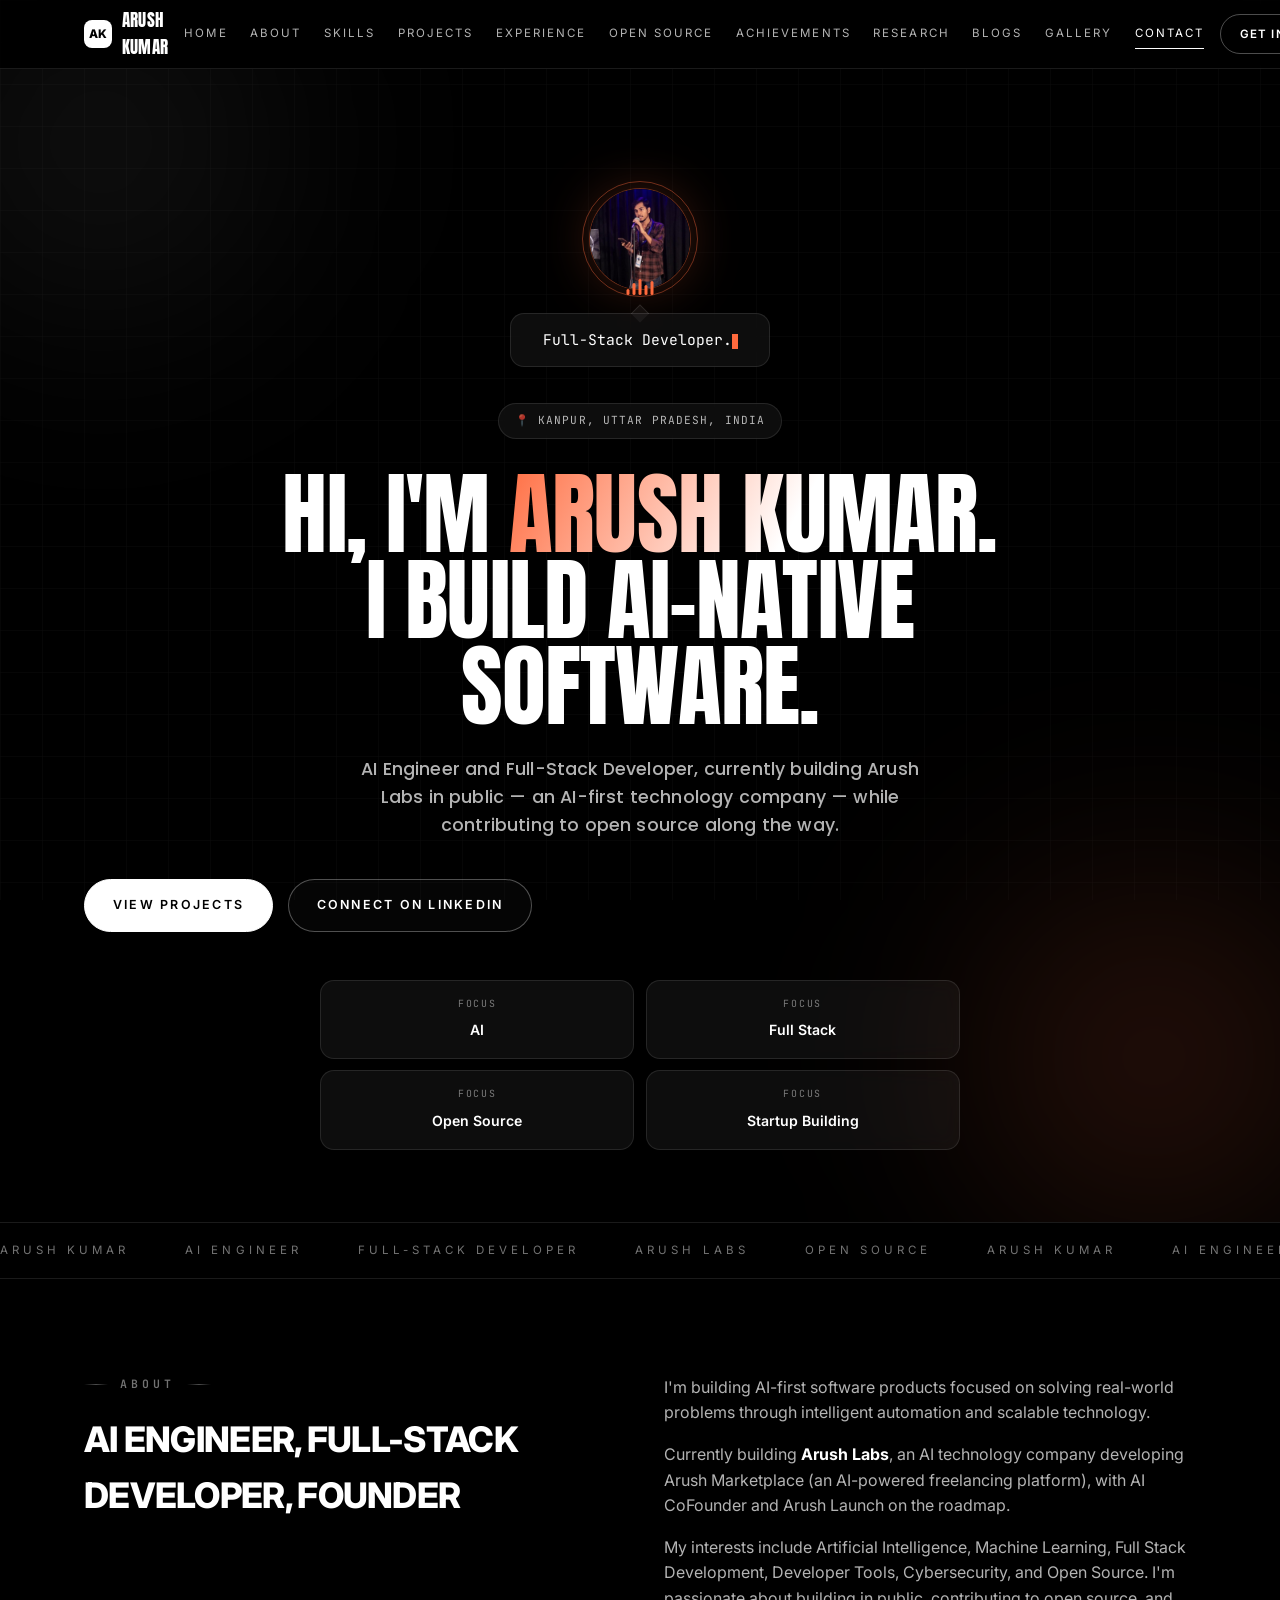
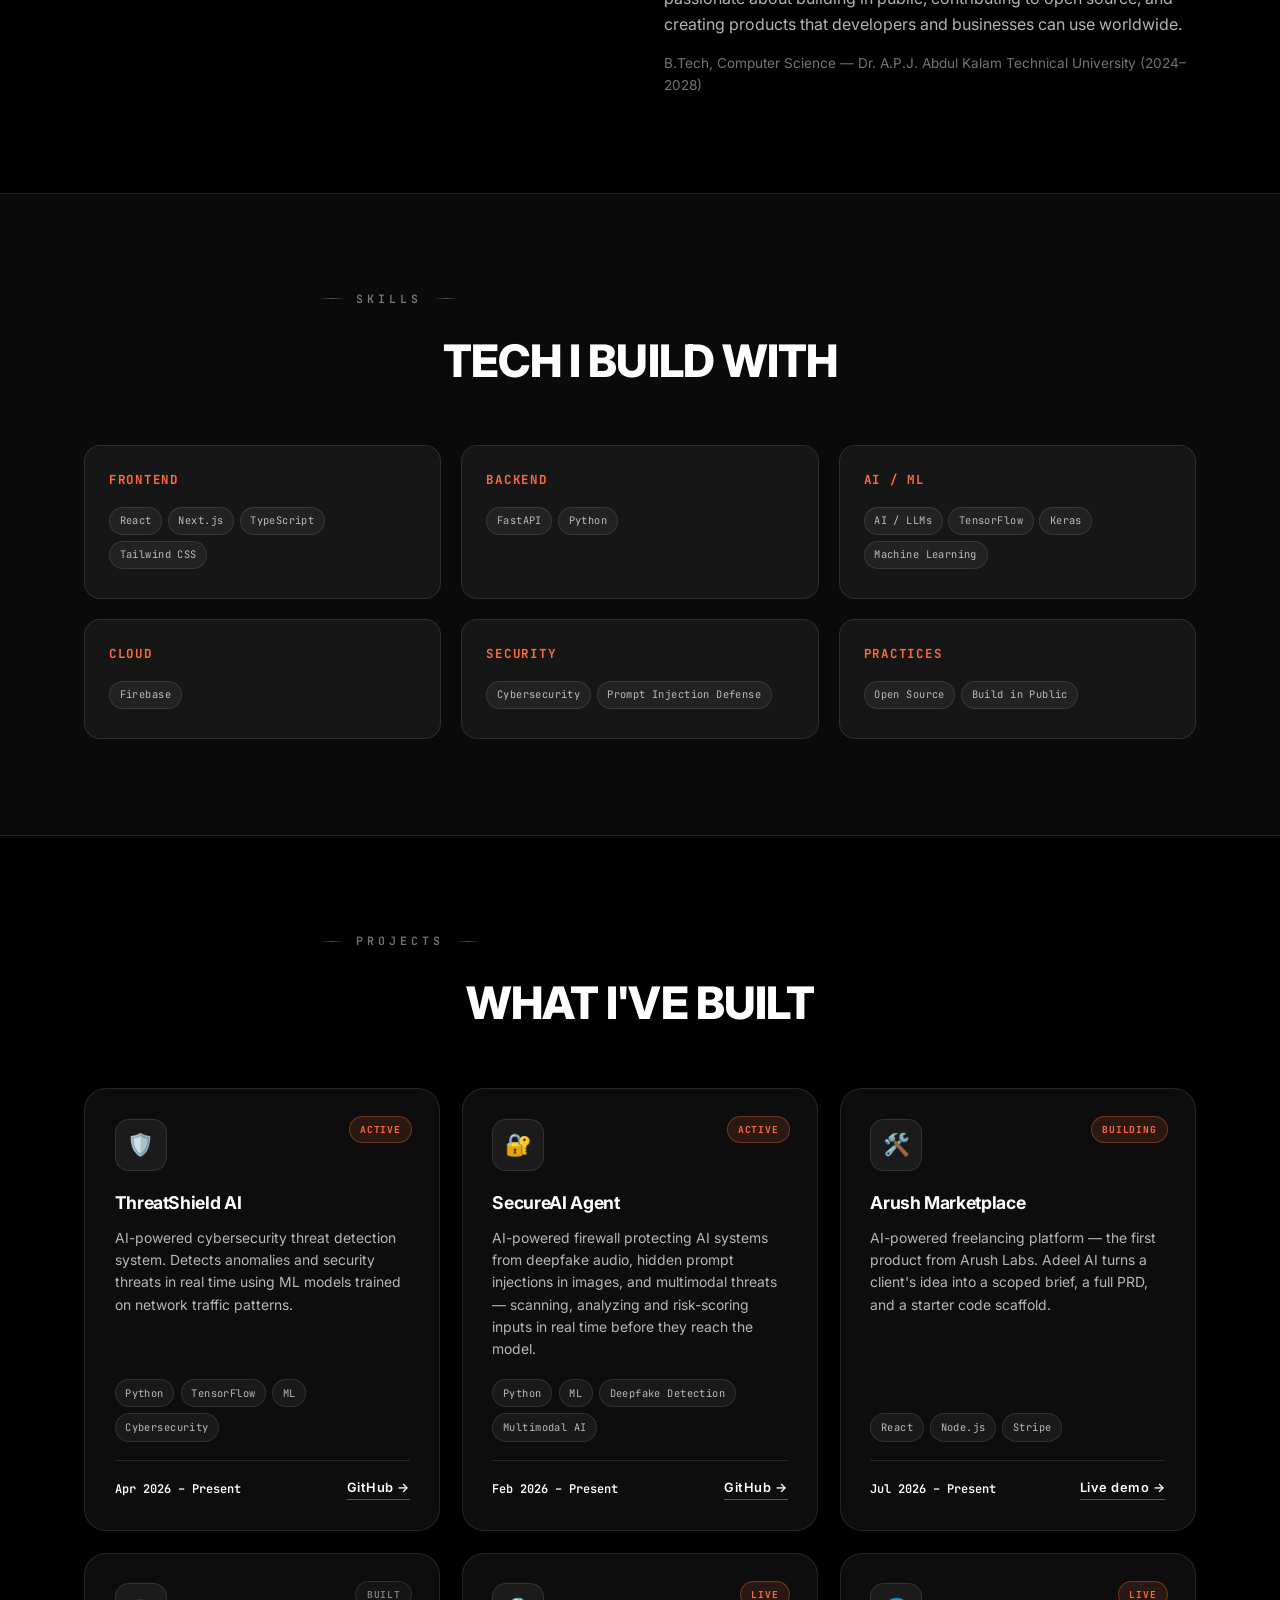
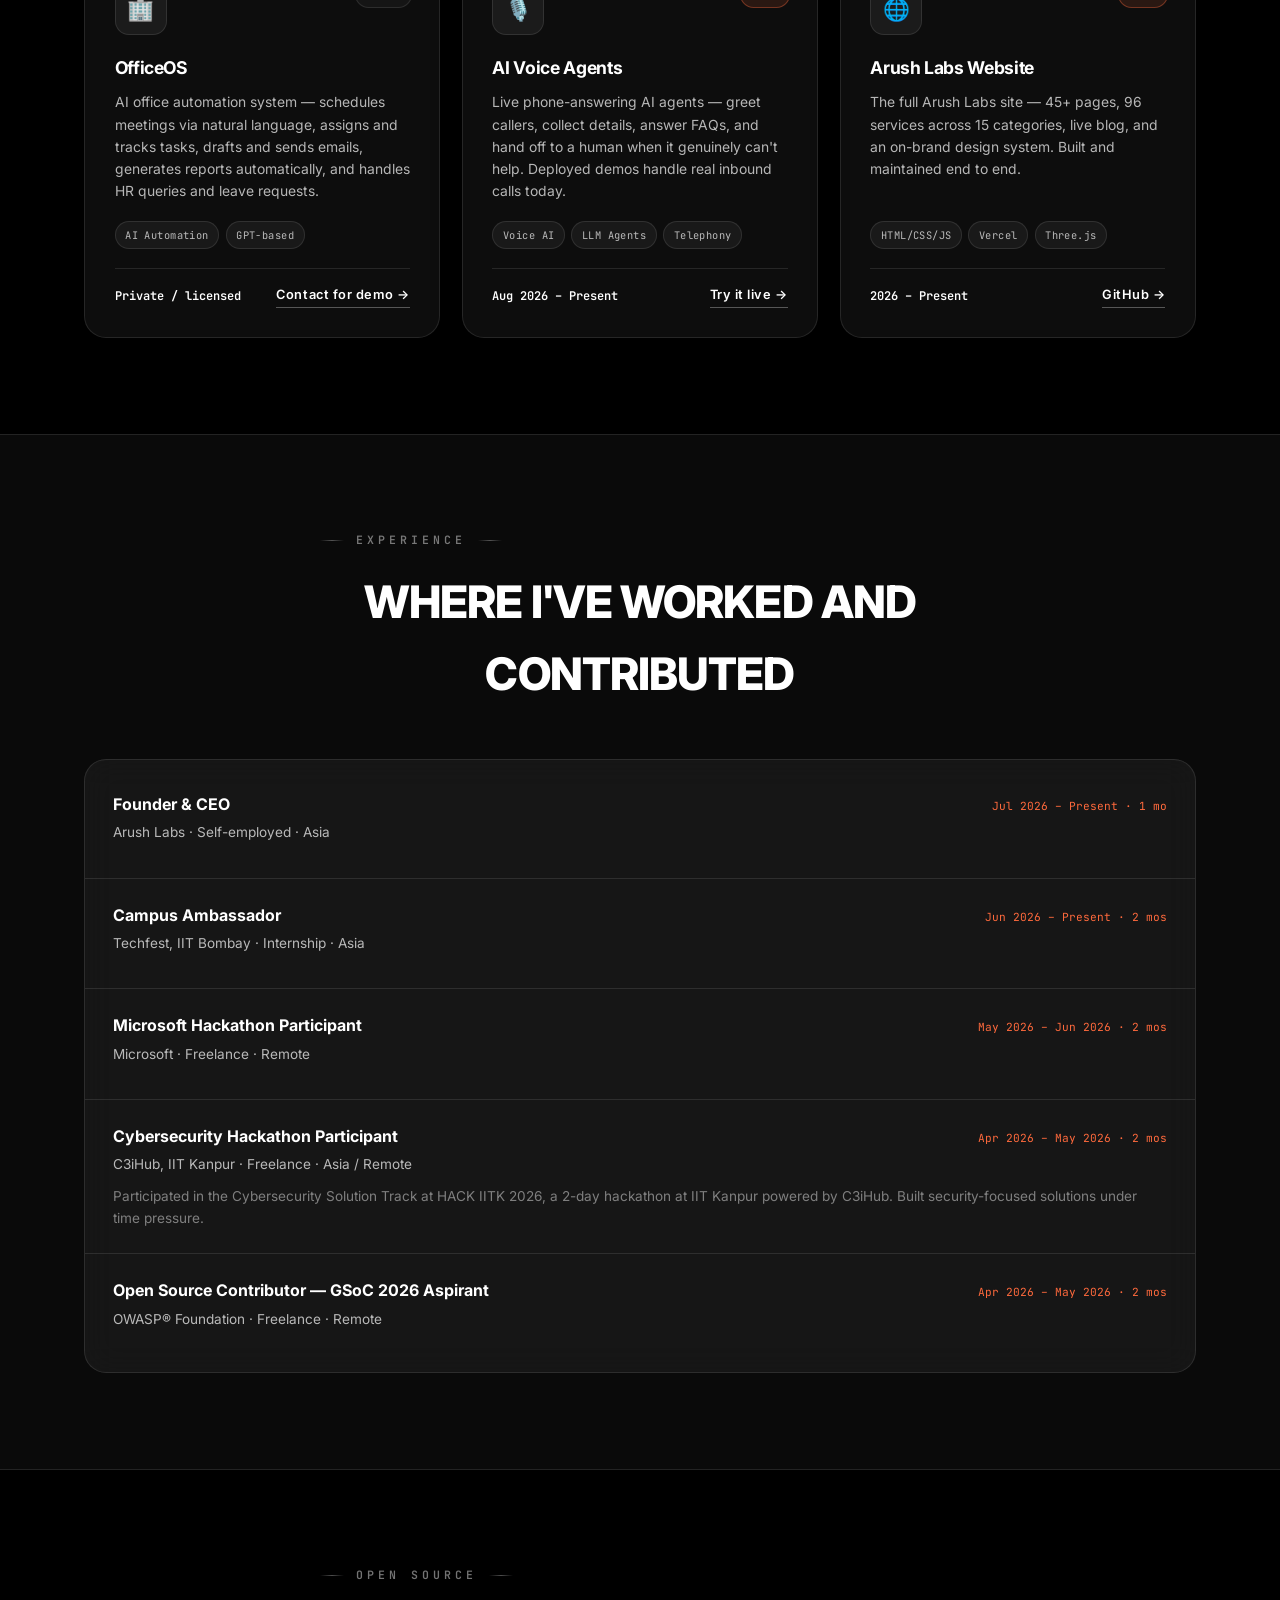
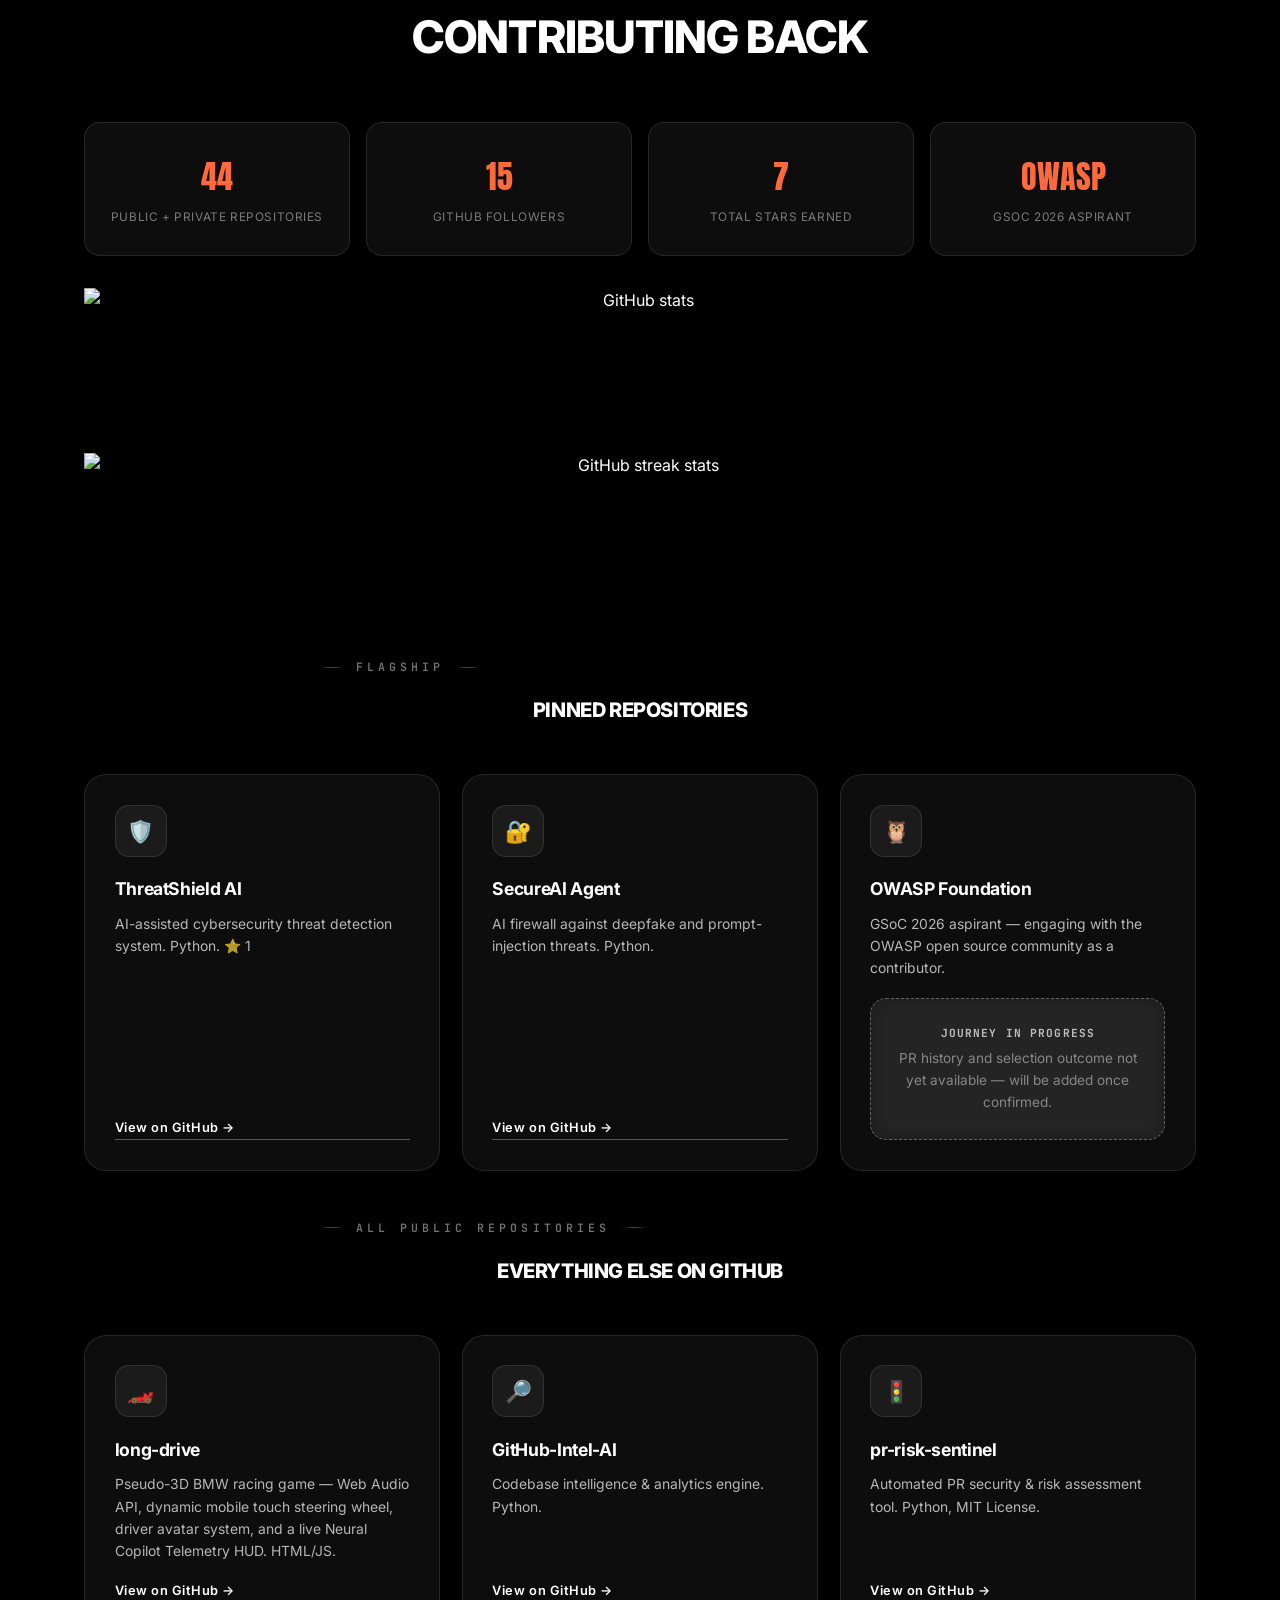
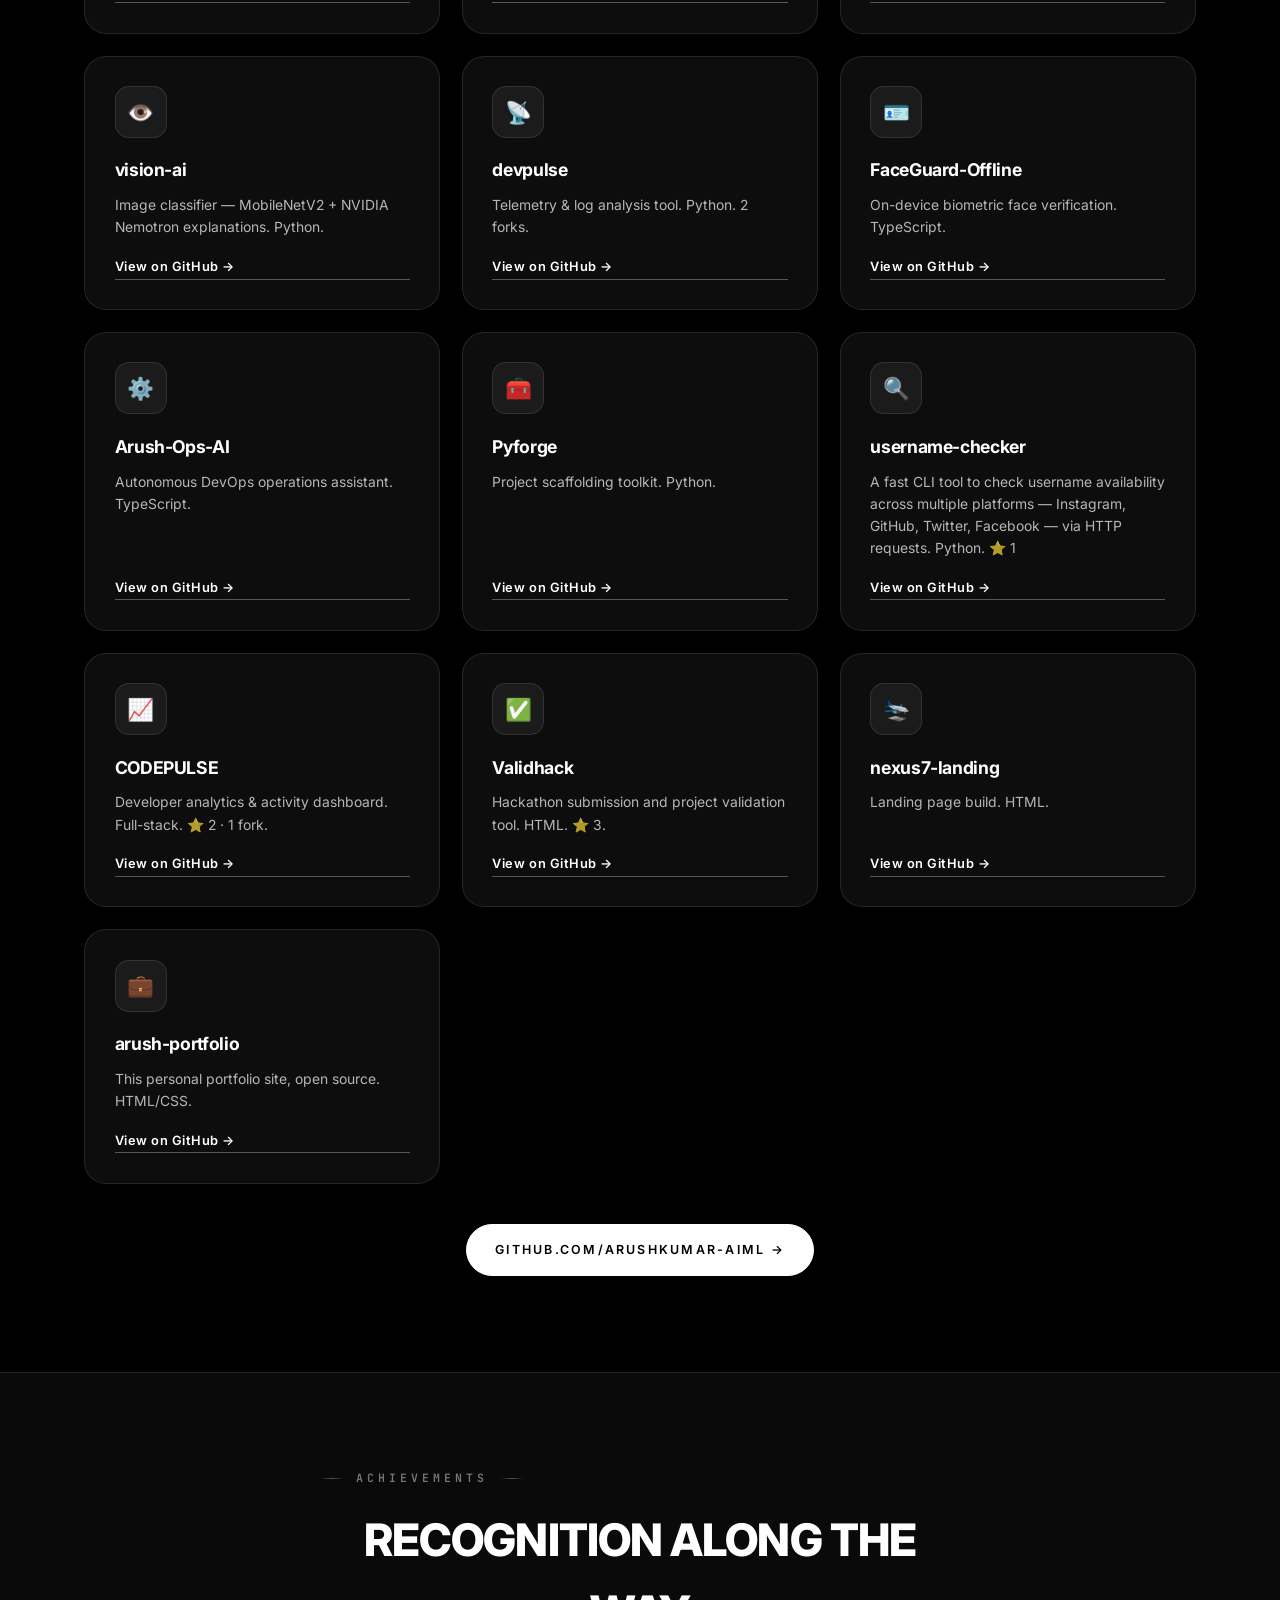
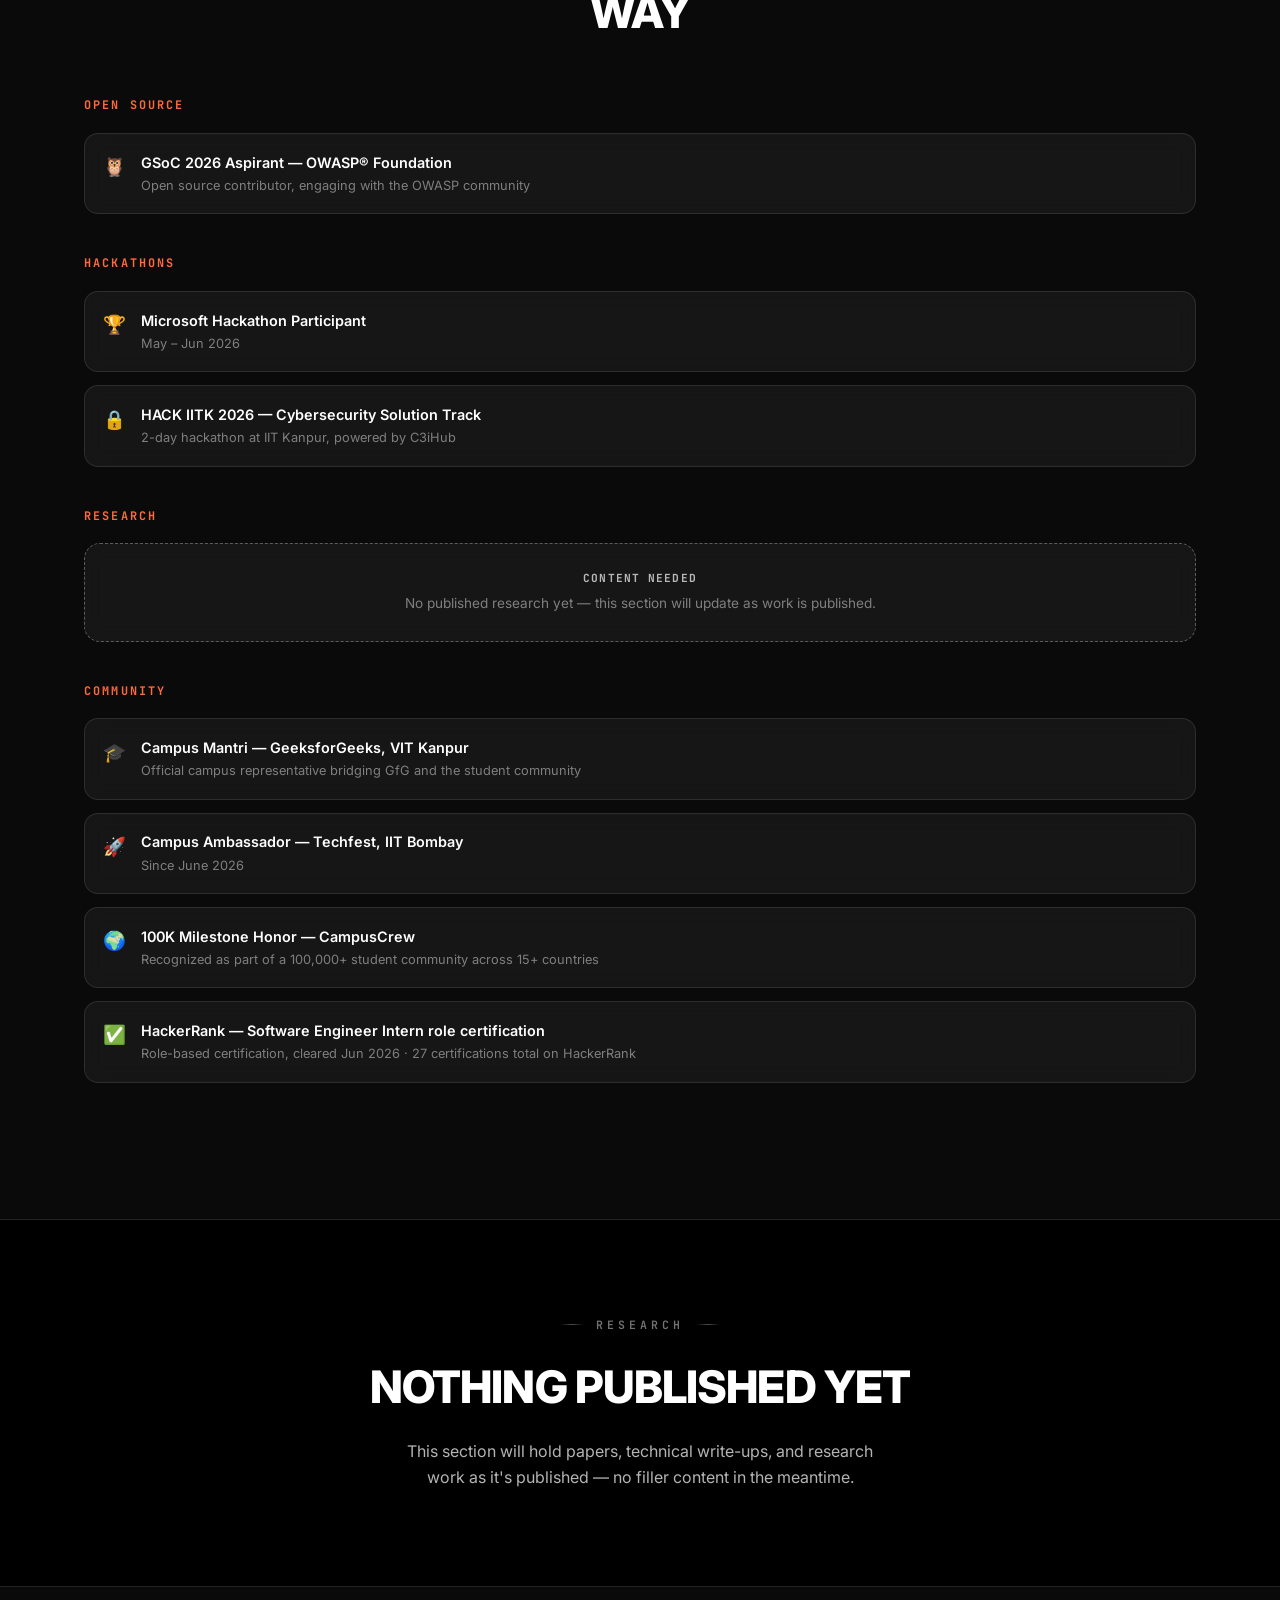
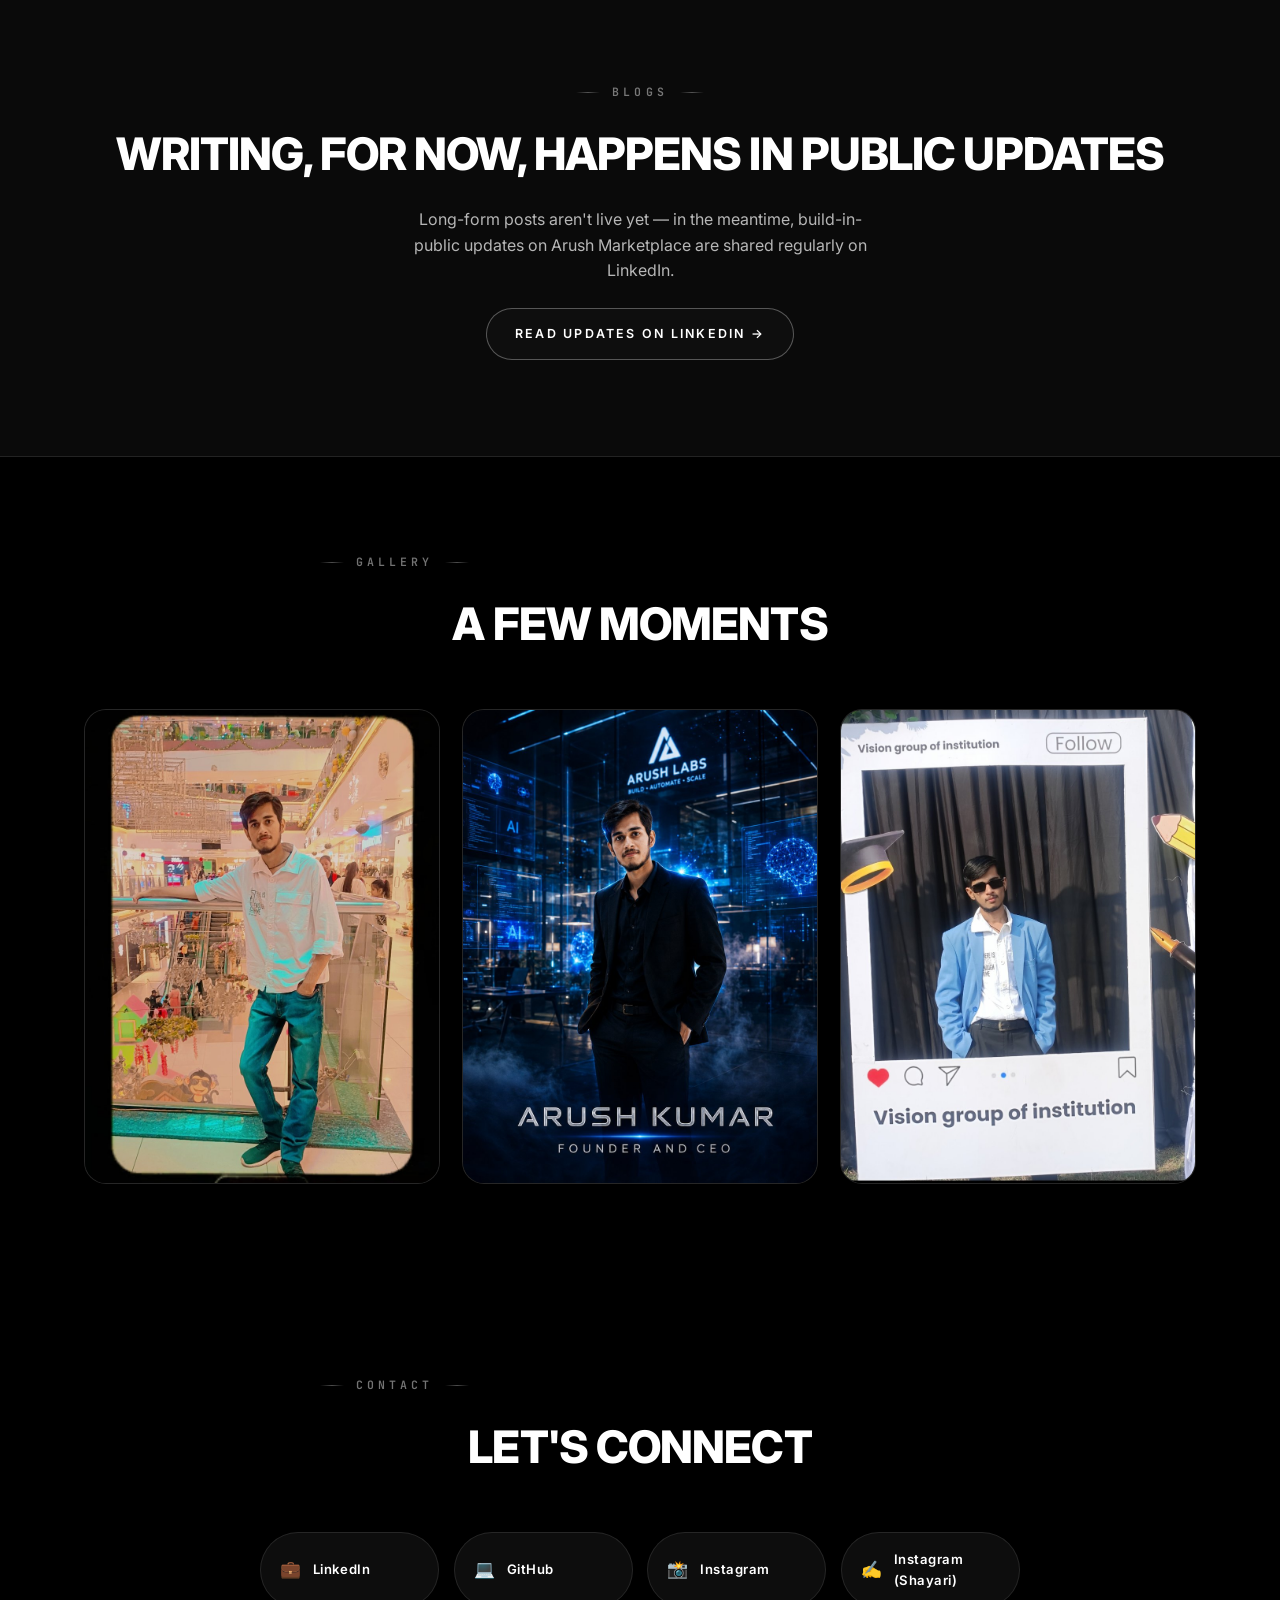
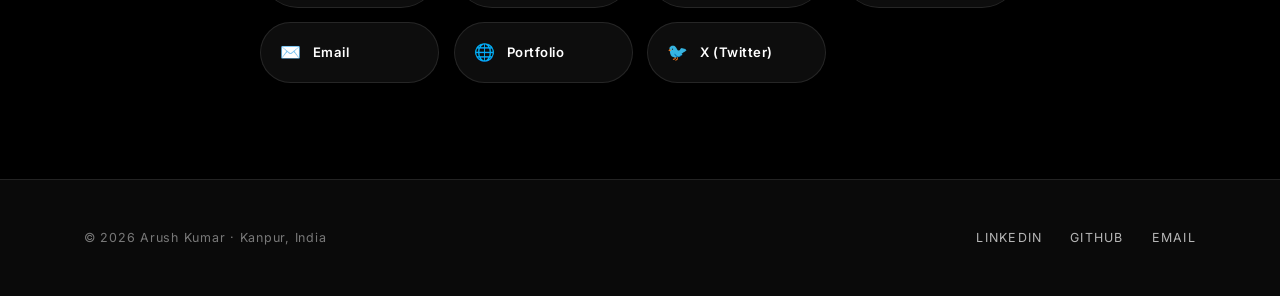
==== commit 803ae624: "complete" ====
--- a/index.html
+++ b/index.html
@@ -1,75 +1,549 @@
-<!doctype html>
+<!DOCTYPE html>
 <html lang="en">
 <head>
-  <meta charset="utf-8">
-  <meta name="viewport" content="width=device-width, initial-scale=1">
-  <meta name="description" content="Arush Kumar is an AI Engineer and Full-Stack Developer building AI-native software and autonomous systems.">
-  <meta name="theme-color" content="#07110f">
-  <title>Arush Kumar — AI Engineer & Full-Stack Developer</title>
-  <link rel="preconnect" href="https://fonts.googleapis.com">
-  <link rel="preconnect" href="https://fonts.gstatic.com" crossorigin>
-  <link href="https://fonts.googleapis.com/css2?family=DM+Mono:wght@400;500&family=Manrope:wght@400;500;600;700;800&family=Playfair+Display:ital,wght@0,600;0,700;1,600&display=swap" rel="stylesheet">
-  <link rel="stylesheet" href="css/style.css">
-  <link rel="stylesheet" href="css/portfolio.css">
+<meta charset="UTF-8" />
+<meta name="google-site-verification" content="o4efBKhwgQYWz8WkiUQ7m55cxykIstLFXpBxEyG-v3M" />
+<meta name="viewport" content="width=device-width, initial-scale=1.0" />
+<title>Arush Kumar — AI Engineer & Full-Stack Developer</title>
+<meta name="description" content="Arush Kumar — AI Engineer, Full-Stack Developer, Open Source Contributor, and Founder of Arush Labs. Building AI products in public from Kanpur, India." />
+<link rel="canonical" href="https://arush-portfolio-sandy.vercel.app/" />
+<meta name="keywords" content="Arush Kumar, AI Engineer, Full-Stack Developer, Arush Labs Founder, Kanpur developer, AI products, open source contributor" />
+<meta name="author" content="Arush Kumar" />
+
+<meta property="og:title" content="Arush Kumar — AI Engineer & Full-Stack Developer" />
+<meta property="og:description" content="AI Engineer, Full-Stack Developer, Open Source Contributor, Founder of Arush Labs." />
+<meta property="og:type" content="profile" />
+<meta property="og:url" content="https://arush-portfolio-sandy.vercel.app/" />
+<meta property="og:image" content="https://arush-portfolio-sandy.vercel.app/assets/avatar.jpg" />
+<meta property="og:image:width" content="500" />
+<meta property="og:image:height" content="500" />
+
+<meta name="twitter:card" content="summary_large_image" />
+<meta name="twitter:title" content="Arush Kumar — AI Engineer & Full-Stack Developer" />
+<meta name="twitter:description" content="AI Engineer, Full-Stack Developer, Open Source Contributor, Founder of Arush Labs." />
+<meta name="twitter:image" content="https://arush-portfolio-sandy.vercel.app/assets/avatar.jpg" />
+
+<link rel="icon" href="assets/avatar.jpg">
+<link rel="preconnect" href="https://fonts.googleapis.com">
+<link rel="preconnect" href="https://fonts.gstatic.com" crossorigin>
+<link rel="stylesheet" href="css/style.css">
+
+<script type="application/ld+json">
+{
+  "@context": "https://schema.org",
+  "@type": "Person",
+  "name": "Arush Kumar",
+  "url": "https://arush-portfolio-sandy.vercel.app/",
+  "image": "https://arush-portfolio-sandy.vercel.app/assets/avatar.jpg",
+  "jobTitle": "AI Engineer & Full-Stack Developer",
+  "worksFor": {
+    "@type": "Organization",
+    "name": "Arush Labs",
+    "url": "https://arushlabs.vercel.app"
+  },
+  "address": {
+    "@type": "PostalAddress",
+    "addressLocality": "Kanpur",
+    "addressRegion": "Uttar Pradesh",
+    "addressCountry": "IN"
+  },
+  "sameAs": [
+    "https://www.linkedin.com/in/arushkumar9983",
+    "https://instagram.com/arushkumar9983",
+    "https://instagram.com/arushwrites_",
+    "https://github.com/arushkumar-aiml",
+    "https://x.com/arushkumar9983"
+  ]
+}
+</script>
 </head>
 <body>
-  <div class="noise" aria-hidden="true"></div>
-  <nav class="nav"><a class="brand" href="#top"><span>AK</span> Arush Kumar</a><div class="nav-links"><a href="#work">Work</a><a href="#about">About</a><a href="#stack">Stack</a></div><a class="nav-mail" href="mailto:arushkumarsince2007@gmail.com">Let’s talk <i>↗</i></a><button class="menu" aria-label="Open menu" aria-expanded="false">☰</button></nav>
-
-  <main id="top">
-    <section class="hero">
-      <div class="hero-copy">
-        <p class="eyebrow"><b></b> Available for ambitious builds</p>
-        <h1>Building AI-native<br><em>software</em> & autonomous<br>systems.</h1>
-        <p class="intro">I’m Arush Kumar — an AI Engineer and Full-Stack Developer turning complex ideas into useful, intelligent products.</p>
-        <div class="hero-actions"><a class="button button-bright" href="#work">Explore my work <span>↓</span></a><a class="text-link" href="mailto:arushkumarsince2007@gmail.com">Start a conversation <span>↗</span></a></div>
-      </div>
-      <aside class="hero-card">
-        <div class="portrait-wrap"><img src="assets/avatar.jpg" alt="Arush Kumar"><span class="orbit orbit-one"></span><span class="orbit orbit-two"></span></div>
-        <div class="profile-line"><span class="pulse"></span> Kanpur, India</div>
-        <p>AI Engineer · Founder of <strong>Arush Labs</strong></p>
-        <div class="profile-socials"><a href="https://github.com/arushkumar-aiml" target="_blank" rel="noopener">GH</a><a href="https://www.linkedin.com/in/arushkumar9983" target="_blank" rel="noopener">in</a><a href="https://x.com/arushkumar9983" target="_blank" rel="noopener">𝕏</a></div>
-      </aside>
-      <div class="hero-grid" aria-hidden="true"></div>
-      <div class="scroll-note">SCROLL TO DISCOVER <span>↓</span></div>
-    </section>
-
-    <section class="statement"><p>From real-time telemetry to AI agent workflows, I create <i>software with intent.</i></p><span>01 / 04</span></section>
-
-    <section id="work" class="section work">
-      <div class="section-heading"><div><p class="eyebrow">Selected work</p><h2>Built to move<br><em>ideas forward.</em></h2></div><p class="section-copy">A selection of products where engineering, design, and intelligence meet.</p></div>
-      <article class="feature-project" data-reveal>
-        <div class="project-art drive-art"><div class="road"></div><div class="hud"><span>NEURAL COPILOT</span><strong>168</strong><small>KM/H · LIVE TELEMETRY</small></div><div class="car">◆</div></div>
-        <div class="project-content"><div class="project-top"><span class="index">01 — FLAGSHIP</span><span class="live">● LIVE & ACTIVE</span></div><h3>long-drive</h3><p>A Dr. Driving-inspired pseudo-3D BMW racing game with mobile touch steering, a driver avatar system, Web Audio, and a live Neural Copilot telemetry HUD.</p><div class="tags"><span>JavaScript</span><span>Canvas</span><span>Web Audio API</span><span>AI Telemetry</span></div><a class="project-link" href="https://github.com/arushkumar-aiml/long-drive" target="_blank" rel="noopener">View project <b>↗</b></a></div>
-      </article>
-      <div class="project-grid">
-        <article class="project-card marketplace" data-reveal><div class="card-visual"><span>ARUSH<br><i>MARKETPLACE</i></span><div class="window"><small>AI PROJECT BRIEF</small><b>What would you like to build?</b><div></div><div></div></div></div><div class="card-body"><div class="project-top"><span class="index">02 — ARUSH LABS</span><span class="building">BUILDING IN PUBLIC</span></div><h3>Arush Marketplace</h3><p>An AI-powered freelancing platform — Arush Labs’ flagship product for turning ideas into outcomes.</p><div class="tags"><span>TypeScript</span><span>Next.js</span><span>AI Agent Workflows</span></div><div class="card-links"><a href="https://arush-marketplace.vercel.app" target="_blank" rel="noopener">Live site ↗</a><a href="https://github.com/arushkumar-aiml/arush-marketplace" target="_blank" rel="noopener">Code ↗</a></div></div></article>
-        <article class="project-card vision" data-reveal><div class="card-visual"><span class="scan">◉</span><small>VISIONAI / ANALYSIS COMPLETE</small><b>92.8%<br><i>confidence</i></b><div class="scan-line"></div></div><div class="card-body"><div class="project-top"><span class="index">03 — AI / ML</span><span class="live">● DEPLOYED</span></div><h3>VisionAI</h3><p>Production-ready image classification, pairing MobileNetV2 with real-time NVIDIA Nemotron AI explanations.</p><div class="tags"><span>Python</span><span>MobileNetV2</span><span>NVIDIA Nemotron</span></div><a class="project-link" href="https://github.com/arushkumar-aiml/vision-ai" target="_blank" rel="noopener">View project <b>↗</b></a></div></article>
-      </div>
-      <div class="compact-projects" data-reveal>
-        <article><span>04</span><div><h3>ThreatShield AI</h3><p>AI-assisted cybersecurity threat detection and analysis system.</p></div><div class="tags"><span>Python</span><span>AI Engine</span><span>Cybersecurity</span></div><a href="https://github.com/arushkumar-aiml/ThreatShield_Ai" target="_blank" rel="noopener">↗</a></article>
-        <article><span>05</span><div><h3>ValidHack</h3><p>Automated hackathon project submission validator and auditing tool.</p></div><div class="tags"><span>Python 3.11</span><span>Web Frameworks</span></div><a href="https://github.com/arushkumar-aiml/ValidHack" target="_blank" rel="noopener">↗</a></article>
-      </div>
-      <div class="tools-head"><p class="eyebrow">AI, developer tools & autonomous systems</p><div class="filters" role="group" aria-label="Filter projects"><button class="active" data-filter="all">All</button><button data-filter="ai">AI & ML</button><button data-filter="fullstack">Full-Stack</button><button data-filter="tools">Tools</button></div></div>
-      <div class="tools-grid" id="tools-grid">
-        <article class="tool-card" data-category="tools ai"><span>06 / SECURITY</span><h3>pr-risk-sentinel</h3><p>Automated pull request security and risk assessment for developer pipelines.</p><div class="tags"><span>Python</span><span>GitHub Actions API</span></div><a href="https://github.com/arushkumar-aiml/pr-risk-sentinel" target="_blank" rel="noopener">Open repository ↗</a></article>
-        <article class="tool-card" data-category="ai tools"><span>07 / AUTONOMY</span><h3>Arush-Ops-AI</h3><p>Autonomous DevOps operations assistant powered by LLM workflows.</p><div class="tags"><span>TypeScript</span><span>AI Automation</span></div><a href="https://github.com/arushkumar-aiml/Arush-Ops-AI" target="_blank" rel="noopener">Open repository ↗</a></article>
-        <article class="tool-card" data-category="ai tools"><span>08 / INTELLIGENCE</span><h3>GitHub-Intel-AI</h3><p>Automated intelligence and analytics layer for GitHub repositories and codebases.</p><div class="tags"><span>Python</span><span>AI Intelligence</span></div><a href="https://github.com/arushkumar-aiml/GitHub-Intel-AI" target="_blank" rel="noopener">Open repository ↗</a></article>
-        <article class="tool-card" data-category="ai"><span>09 / PRIVACY</span><h3>FaceGuard-Offline</h3><p>Offline, privacy-first biometric face verification system.</p><div class="tags"><span>TypeScript</span><span>On-device ML</span></div><a href="https://github.com/arushkumar-aiml/FaceGuard-Offline" target="_blank" rel="noopener">Open repository ↗</a></article>
-        <article class="tool-card" data-category="fullstack tools"><span>10 / ANALYTICS</span><h3>CODEPULSE</h3><p>Developer analytics and activity tracking dashboard.</p><div class="tags"><span>Full-Stack Web</span></div><a href="https://github.com/arushkumar-aiml/CODEPULSE" target="_blank" rel="noopener">Open repository ↗</a></article>
-        <article class="tool-card" data-category="tools"><span>11 / TELEMETRY</span><h3>devpulse</h3><p>Lightweight telemetry and log analysis tool for developers.</p><div class="tags"><span>Python</span></div><a href="https://github.com/arushkumar-aiml/devpulse" target="_blank" rel="noopener">Open repository ↗</a></article>
-        <article class="tool-card" data-category="tools"><span>12 / CLI</span><h3>username-checker</h3><p>Multi-platform social handle availability scanner.</p><div class="tags"><span>Python CLI</span></div><a href="https://github.com/arushkumar-aiml/username-checker" target="_blank" rel="noopener">Open repository ↗</a></article>
-        <article class="tool-card" data-category="tools"><span>13 / SCAFFOLDING</span><h3>Pyforge</h3><p>Rapid Python project bootstrapping and scaffolding toolkit.</p><div class="tags"><span>Python</span></div><a href="https://github.com/arushkumar-aiml/Pyforge" target="_blank" rel="noopener">Open repository ↗</a></article>
-      </div>
-    </section>
-
-    <section id="stack" class="section stack"><div class="section-heading"><div><p class="eyebrow">Capabilities</p><h2>The tools behind<br><em>the thinking.</em></h2></div><p class="section-copy">A pragmatic stack for shipping modern, intelligent systems from prototype to production.</p></div><div class="stack-layout"><div class="skill-panel"><span class="skill-number">01</span><h3>AI / ML<br>& Agents</h3><p>Systems that reason, automate, and turn raw data into useful decisions.</p><div class="skill-tags"><span>Python</span><span>PyTorch</span><span>TensorFlow</span><span>NVIDIA Nemotron</span><span>Multi-Agent Systems</span><span>Agentic Engineering</span></div></div><div class="skill-panel"><span class="skill-number">02</span><h3>Full-Stack<br>& Web</h3><p>Fast, thoughtful experiences backed by reliable product engineering.</p><div class="skill-tags"><span>JavaScript</span><span>TypeScript</span><span>React</span><span>Next.js</span><span>Tailwind CSS</span><span>FastAPI</span><span>Firebase</span><span>Node.js</span><span>Git</span></div></div></div></section>
-
-    <section id="about" class="about"><div class="about-graphic"><div class="coordinate">26.4499° N<br>80.3319° E</div><div class="about-circle">AK</div></div><div class="about-copy"><p class="eyebrow">The person behind the work</p><h2>Curious by nature.<br><em>Builder by default.</em></h2><p>I’m pursuing a B.Tech in Computer Science (AI/ML) at Dr. A.P.J. Abdul Kalam Technical University, and building <strong>Arush Labs</strong> in public.</p><p>My north star is simple: make powerful technology feel useful, legible, and human. Right now, that means agentic engineering, ambitious experiments, and a marketplace designed for the next generation of work.</p><a class="text-link" href="https://youtube.com/@arushlabs" target="_blank" rel="noopener">Follow Arush Labs on YouTube <span>↗</span></a></div></section>
-
-    <section class="contact"><p class="eyebrow">Have a thoughtful problem?</p><h2>Let’s build<br><em>something useful.</em></h2><a class="contact-email" href="mailto:arushkumarsince2007@gmail.com">arushkumarsince2007@gmail.com <span>↗</span></a><div class="socials"><a href="https://github.com/arushkumar-aiml" target="_blank" rel="noopener">GitHub</a><a href="https://www.linkedin.com/in/arushkumar9983" target="_blank" rel="noopener">LinkedIn</a><a href="https://x.com/arushkumar9983" target="_blank" rel="noopener">X / Twitter</a><a href="https://instagram.com/arushkumar9983" target="_blank" rel="noopener">Instagram</a><a href="https://youtube.com/@arushlabs" target="_blank" rel="noopener">YouTube</a></div></section>
-  </main>
-  <footer><span>© 2026 Arush Kumar</span><span>Building AI-native software & autonomous systems.</span><a href="#top">Back to top ↑</a></footer>
-  <script src="js/main.js"></script>
-  <script src="js/filters.js"></script>
-</body></html>
+
+<nav class="site-nav">
+  <div class="wrap">
+    <a href="#home" class="brand"><span class="mark">AK</span> Arush Kumar</a>
+    <div class="nav-links">
+      <a href="#home">Home</a>
+      <a href="#about">About</a>
+      <a href="#skills">Skills</a>
+      <a href="#projects">Projects</a>
+      <a href="#experience">Experience</a>
+      <a href="#open-source">Open Source</a>
+      <a href="#achievements">Achievements</a>
+      <a href="#research">Research</a>
+      <a href="#blogs">Blogs</a>
+      <a href="#gallery">Gallery</a>
+      <a href="#contact">Contact</a>
+    </div>
+    <a class="nav-cta" href="mailto:hello@arushlabs.com">Get in touch →</a>
+    <button class="nav-toggle" aria-label="Toggle menu" aria-expanded="false">☰</button>
+  </div>
+  <div class="mobile-menu">
+    <a href="#home">Home</a>
+    <a href="#about">About</a>
+    <a href="#skills">Skills</a>
+    <a href="#projects">Projects</a>
+    <a href="#experience">Experience</a>
+    <a href="#open-source">Open Source</a>
+    <a href="#achievements">Achievements</a>
+    <a href="#research">Research</a>
+    <a href="#blogs">Blogs</a>
+    <a href="#gallery">Gallery</a>
+    <a href="#contact">Contact</a>
+  </div>
+</nav>
+
+<main>
+
+<header class="hero" id="home">
+  <div class="wrap hero-inner">
+    <div class="avatar-wrap" data-reveal>
+      <div class="avatar-orb">
+        <span class="ring"></span>
+        <img src="assets/avatar.jpg" alt="Arush Kumar" class="avatar-img">
+        <div class="avatar-bars"><span></span><span></span><span></span><span></span><span></span></div>
+      </div>
+      <div class="glass speech-bubble"><span id="speech-text"><span class="cursor"></span></span></div>
+    </div>
+
+    <span class="badge-pill">📍 Kanpur, Uttar Pradesh, India</span>
+    <h1>Hi, I'm <span class="accent">Arush Kumar</span>.<br>I build AI-native software.</h1>
+    <p class="lede">AI Engineer and Full-Stack Developer, currently building Arush Labs in public — an AI-first technology company — while contributing to open source along the way.</p>
+
+    <div class="cta-row center" style="margin-bottom:3rem;">
+      <a class="btn btn-primary" href="#projects">View projects</a>
+      <a class="btn btn-ghost" href="https://www.linkedin.com/in/arushkumar9983" target="_blank" rel="noopener">Connect on LinkedIn</a>
+    </div>
+
+    <div class="term-grid" style="max-width:640px; margin:0 auto;" data-reveal>
+      <div class="term-block show"><span class="k">Focus</span><span class="v">AI</span></div>
+      <div class="term-block show"><span class="k">Focus</span><span class="v">Full Stack</span></div>
+      <div class="term-block show"><span class="k">Focus</span><span class="v">Open Source</span></div>
+      <div class="term-block show"><span class="k">Focus</span><span class="v">Startup Building</span></div>
+    </div>
+  </div>
+</header>
+
+<div class="marquee-strip">
+  <div class="marquee-track" id="marquee-track">
+    <span>ARUSH KUMAR</span><span>AI ENGINEER</span><span>FULL-STACK DEVELOPER</span><span>ARUSH LABS</span><span>OPEN SOURCE</span>
+    <span>ARUSH KUMAR</span><span>AI ENGINEER</span><span>FULL-STACK DEVELOPER</span><span>ARUSH LABS</span><span>OPEN SOURCE</span>
+    <span>ARUSH KUMAR</span><span>AI ENGINEER</span><span>FULL-STACK DEVELOPER</span><span>ARUSH LABS</span><span>OPEN SOURCE</span>
+  </div>
+</div>
+
+<section class="section" id="about">
+  <div class="wrap">
+    <div class="split" data-reveal>
+      <div>
+        <div class="eyebrow">About</div>
+        <h2>AI Engineer, Full-Stack Developer, Founder</h2>
+      </div>
+      <div>
+        <p style="margin-bottom:1rem;">I'm building AI-first software products focused on solving real-world problems through intelligent automation and scalable technology.</p>
+        <p style="margin-bottom:1rem;">Currently building <strong style="color:var(--text);">Arush Labs</strong>, an AI technology company developing Arush Marketplace (an AI-powered freelancing platform), with AI CoFounder and Arush Launch on the roadmap.</p>
+        <p style="margin-bottom:1rem;">My interests include Artificial Intelligence, Machine Learning, Full Stack Development, Developer Tools, Cybersecurity, and Open Source. I'm passionate about building in public, contributing to open source, and creating products that developers and businesses can use worldwide.</p>
+        <p style="font-size:.85rem; color:var(--muted);">B.Tech, Computer Science — Dr. A.P.J. Abdul Kalam Technical University (2024–2028)</p>
+      </div>
+    </div>
+  </div>
+</section>
+
+<section class="section section-alt" id="skills">
+  <div class="wrap">
+    <div class="section-head">
+      <div class="eyebrow">Skills</div>
+      <h2>Tech I build with</h2>
+    </div>
+    <div class="skill-groups" data-reveal>
+      <div class="skill-group">
+        <h3>Frontend</h3>
+        <span class="tag">React</span><span class="tag">Next.js</span><span class="tag">TypeScript</span><span class="tag">Tailwind CSS</span>
+      </div>
+      <div class="skill-group">
+        <h3>Backend</h3>
+        <span class="tag">FastAPI</span><span class="tag">Python</span>
+      </div>
+      <div class="skill-group">
+        <h3>AI / ML</h3>
+        <span class="tag">AI / LLMs</span><span class="tag">TensorFlow</span><span class="tag">Keras</span><span class="tag">Machine Learning</span>
+      </div>
+      <div class="skill-group">
+        <h3>Cloud</h3>
+        <span class="tag">Firebase</span>
+      </div>
+      <div class="skill-group">
+        <h3>Security</h3>
+        <span class="tag">Cybersecurity</span><span class="tag">Prompt Injection Defense</span>
+      </div>
+      <div class="skill-group">
+        <h3>Practices</h3>
+        <span class="tag">Open Source</span><span class="tag">Build in Public</span>
+      </div>
+    </div>
+  </div>
+</section>
+
+<section class="section" id="projects">
+  <div class="wrap">
+    <div class="section-head">
+      <div class="eyebrow">Projects</div>
+      <h2>What I've built</h2>
+    </div>
+    <div class="card-grid" data-reveal>
+
+      <div class="p-card">
+        <div class="p-status status-building">Active</div>
+        <div class="p-icon">🛡️</div>
+        <h3>ThreatShield AI</h3>
+        <p class="desc">AI-powered cybersecurity threat detection system. Detects anomalies and security threats in real time using ML models trained on network traffic patterns.</p>
+        <div class="p-meta"><span class="tag">Python</span><span class="tag">TensorFlow</span><span class="tag">ML</span><span class="tag">Cybersecurity</span></div>
+        <div class="p-foot">
+          <div class="p-price" style="font-size:.75rem;">Apr 2026 – Present</div>
+          <a href="https://github.com/arushkumar-aiml/ThreatShield_Ai" target="_blank" rel="noopener" class="link-cta">GitHub →</a>
+        </div>
+      </div>
+
+      <div class="p-card">
+        <div class="p-status status-building">Active</div>
+        <div class="p-icon">🔐</div>
+        <h3>SecureAI Agent</h3>
+        <p class="desc">AI-powered firewall protecting AI systems from deepfake audio, hidden prompt injections in images, and multimodal threats — scanning, analyzing and risk-scoring inputs in real time before they reach the model.</p>
+        <div class="p-meta"><span class="tag">Python</span><span class="tag">ML</span><span class="tag">Deepfake Detection</span><span class="tag">Multimodal AI</span></div>
+        <div class="p-foot">
+          <div class="p-price" style="font-size:.75rem;">Feb 2026 – Present</div>
+          <a href="https://github.com/arushkumar-aiml/SecureAI_Agent" target="_blank" rel="noopener" class="link-cta">GitHub →</a>
+        </div>
+      </div>
+
+      <div class="p-card">
+        <div class="p-status status-building">Building</div>
+        <div class="p-icon">🛠️</div>
+        <h3>Arush Marketplace</h3>
+        <p class="desc">AI-powered freelancing platform — the first product from Arush Labs. Adeel AI turns a client's idea into a scoped brief, a full PRD, and a starter code scaffold.</p>
+        <div class="p-meta"><span class="tag">React</span><span class="tag">Node.js</span><span class="tag">Stripe</span></div>
+        <div class="p-foot">
+          <div class="p-price" style="font-size:.75rem;">Jul 2026 – Present</div>
+          <a href="https://arush-marketplace.vercel.app" target="_blank" rel="noopener" class="link-cta">Live demo →</a>
+        </div>
+      </div>
+
+      <div class="p-card">
+        <div class="p-status status-roadmap">Built</div>
+        <div class="p-icon">🏢</div>
+        <h3>OfficeOS</h3>
+        <p class="desc">AI office automation system — schedules meetings via natural language, assigns and tracks tasks, drafts and sends emails, generates reports automatically, and handles HR queries and leave requests.</p>
+        <div class="p-meta"><span class="tag">AI Automation</span><span class="tag">GPT-based</span></div>
+        <div class="p-foot">
+          <div class="p-price" style="font-size:.75rem;">Private / licensed</div>
+          <a href="#contact" class="link-cta">Contact for demo →</a>
+        </div>
+      </div>
+
+      <div class="p-card">
+        <div class="p-status status-building">Live</div>
+        <div class="p-icon">🎙️</div>
+        <h3>AI Voice Agents</h3>
+        <p class="desc">Live phone-answering AI agents — greet callers, collect details, answer FAQs, and hand off to a human when it genuinely can't help. Deployed demos handle real inbound calls today.</p>
+        <div class="p-meta"><span class="tag">Voice AI</span><span class="tag">LLM Agents</span><span class="tag">Telephony</span></div>
+        <div class="p-foot">
+          <div class="p-price" style="font-size:.75rem;">Aug 2026 – Present</div>
+          <a href="https://arushlabs.vercel.app/services" target="_blank" rel="noopener" class="link-cta">Try it live →</a>
+        </div>
+      </div>
+
+      <div class="p-card">
+        <div class="p-status status-building">Live</div>
+        <div class="p-icon">🌐</div>
+        <h3>Arush Labs Website</h3>
+        <p class="desc">The full Arush Labs site — 45+ pages, 96 services across 15 categories, live blog, and an on-brand design system. Built and maintained end to end.</p>
+        <div class="p-meta"><span class="tag">HTML/CSS/JS</span><span class="tag">Vercel</span><span class="tag">Three.js</span></div>
+        <div class="p-foot">
+          <div class="p-price" style="font-size:.75rem;">2026 – Present</div>
+          <a href="https://github.com/ArushLabs" target="_blank" rel="noopener" class="link-cta">GitHub →</a>
+        </div>
+      </div>
+
+    </div>
+  </div>
+</section>
+
+<section class="section section-alt" id="experience">
+  <div class="wrap">
+    <div class="section-head">
+      <div class="eyebrow">Experience</div>
+      <h2>Where I've worked and contributed</h2>
+    </div>
+    <div class="glass" style="padding:.5rem 0;" data-reveal>
+
+      <div class="exp-item" style="border-bottom:1px solid var(--border);">
+        <div class="exp-head"><span class="exp-role">Founder & CEO</span><span class="exp-date">Jul 2026 – Present · 1 mo</span></div>
+        <div class="exp-org">Arush Labs · Self-employed · Asia</div>
+      </div>
+
+      <div class="exp-item" style="border-bottom:1px solid var(--border);">
+        <div class="exp-head"><span class="exp-role">Campus Ambassador</span><span class="exp-date">Jun 2026 – Present · 2 mos</span></div>
+        <div class="exp-org">Techfest, IIT Bombay · Internship · Asia</div>
+      </div>
+
+      <div class="exp-item" style="border-bottom:1px solid var(--border);">
+        <div class="exp-head"><span class="exp-role">Microsoft Hackathon Participant</span><span class="exp-date">May 2026 – Jun 2026 · 2 mos</span></div>
+        <div class="exp-org">Microsoft · Freelance · Remote</div>
+      </div>
+
+      <div class="exp-item" style="border-bottom:1px solid var(--border);">
+        <div class="exp-head"><span class="exp-role">Cybersecurity Hackathon Participant</span><span class="exp-date">Apr 2026 – May 2026 · 2 mos</span></div>
+        <div class="exp-org">C3iHub, IIT Kanpur · Freelance · Asia / Remote</div>
+        <div class="exp-desc">Participated in the Cybersecurity Solution Track at HACK IITK 2026, a 2-day hackathon at IIT Kanpur powered by C3iHub. Built security-focused solutions under time pressure.</div>
+      </div>
+
+      <div class="exp-item">
+        <div class="exp-head"><span class="exp-role">Open Source Contributor — GSoC 2026 Aspirant</span><span class="exp-date">Apr 2026 – May 2026 · 2 mos</span></div>
+        <div class="exp-org">OWASP® Foundation · Freelance · Remote</div>
+      </div>
+
+    </div>
+  </div>
+</section>
+
+<section class="section" id="open-source">
+  <div class="wrap">
+    <div class="section-head">
+      <div class="eyebrow">Open Source</div>
+      <h2>Contributing back</h2>
+    </div>
+
+    <div class="stat-row" data-reveal>
+      <div class="stat"><div class="n">44</div><div class="l">Public + private repositories</div></div>
+      <div class="stat"><div class="n">15</div><div class="l">GitHub followers</div></div>
+      <div class="stat"><div class="n">7</div><div class="l">Total stars earned</div></div>
+      <div class="stat"><div class="n">OWASP</div><div class="l">GSoC 2026 aspirant</div></div>
+    </div>
+
+    <div class="center" style="margin:2rem 0;">
+      <img src="https://github-readme-stats.vercel.app/api?username=arushkumar-aiml&show_icons=true&theme=dark&hide_border=true&count_private=true" height="165" alt="GitHub stats" style="max-width:100%;">
+      <img src="https://streak-stats.demolab.com?user=arushkumar-aiml&theme=dark&hide_border=true" height="165" alt="GitHub streak stats" style="max-width:100%;">
+    </div>
+
+    <div class="section-head" style="margin-top:2.5rem;">
+      <div class="eyebrow">Flagship</div>
+      <h2 style="font-size:1.25rem;">Pinned repositories</h2>
+    </div>
+    <div class="card-grid" style="margin-top:1.5rem;" data-reveal>
+      <div class="p-card">
+        <div class="p-icon">🛡️</div>
+        <h3>ThreatShield AI</h3>
+        <p class="desc">AI-assisted cybersecurity threat detection system. Python. ⭐ 1</p>
+        <a href="https://github.com/arushkumar-aiml/ThreatShield_Ai" target="_blank" rel="noopener" class="link-cta">View on GitHub →</a>
+      </div>
+      <div class="p-card">
+        <div class="p-icon">🔐</div>
+        <h3>SecureAI Agent</h3>
+        <p class="desc">AI firewall against deepfake and prompt-injection threats. Python.</p>
+        <a href="https://github.com/arushkumar-aiml/SecureAI_Agent" target="_blank" rel="noopener" class="link-cta">View on GitHub →</a>
+      </div>
+      <div class="p-card">
+        <div class="p-icon">🦉</div>
+        <h3>OWASP Foundation</h3>
+        <p class="desc">GSoC 2026 aspirant — engaging with the OWASP open source community as a contributor.</p>
+        <div class="needs-content"><strong>Journey in progress</strong>PR history and selection outcome not yet available — will be added once confirmed.</div>
+      </div>
+    </div>
+
+    <div class="section-head" style="margin-top:3rem;">
+      <div class="eyebrow">All Public Repositories</div>
+      <h2 style="font-size:1.25rem;">Everything else on GitHub</h2>
+    </div>
+    <div class="card-grid" style="margin-top:1.5rem;" data-reveal>
+      <div class="p-card">
+        <div class="p-icon">🏎️</div>
+        <h3>long-drive</h3>
+        <p class="desc">Pseudo-3D BMW racing game — Web Audio API, dynamic mobile touch steering wheel, driver avatar system, and a live Neural Copilot Telemetry HUD. HTML/JS.</p>
+        <a href="https://github.com/arushkumar-aiml/long-drive" target="_blank" rel="noopener" class="link-cta">View on GitHub →</a>
+      </div>
+      <div class="p-card">
+        <div class="p-icon">🔎</div>
+        <h3>GitHub-Intel-AI</h3>
+        <p class="desc">Codebase intelligence & analytics engine. Python.</p>
+        <a href="https://github.com/arushkumar-aiml/GitHub-Intel-AI" target="_blank" rel="noopener" class="link-cta">View on GitHub →</a>
+      </div>
+      <div class="p-card">
+        <div class="p-icon">🚦</div>
+        <h3>pr-risk-sentinel</h3>
+        <p class="desc">Automated PR security & risk assessment tool. Python, MIT License.</p>
+        <a href="https://github.com/arushkumar-aiml/pr-risk-sentinel" target="_blank" rel="noopener" class="link-cta">View on GitHub →</a>
+      </div>
+      <div class="p-card">
+        <div class="p-icon">👁️</div>
+        <h3>vision-ai</h3>
+        <p class="desc">Image classifier — MobileNetV2 + NVIDIA Nemotron explanations. Python.</p>
+        <a href="https://github.com/arushkumar-aiml/vision-ai" target="_blank" rel="noopener" class="link-cta">View on GitHub →</a>
+      </div>
+      <div class="p-card">
+        <div class="p-icon">📡</div>
+        <h3>devpulse</h3>
+        <p class="desc">Telemetry & log analysis tool. Python. 2 forks.</p>
+        <a href="https://github.com/arushkumar-aiml/devpulse" target="_blank" rel="noopener" class="link-cta">View on GitHub →</a>
+      </div>
+      <div class="p-card">
+        <div class="p-icon">🪪</div>
+        <h3>FaceGuard-Offline</h3>
+        <p class="desc">On-device biometric face verification. TypeScript.</p>
+        <a href="https://github.com/arushkumar-aiml/FaceGuard-Offline" target="_blank" rel="noopener" class="link-cta">View on GitHub →</a>
+      </div>
+      <div class="p-card">
+        <div class="p-icon">⚙️</div>
+        <h3>Arush-Ops-AI</h3>
+        <p class="desc">Autonomous DevOps operations assistant. TypeScript.</p>
+        <a href="https://github.com/arushkumar-aiml/Arush-Ops-AI" target="_blank" rel="noopener" class="link-cta">View on GitHub →</a>
+      </div>
+      <div class="p-card">
+        <div class="p-icon">🧰</div>
+        <h3>Pyforge</h3>
+        <p class="desc">Project scaffolding toolkit. Python.</p>
+        <a href="https://github.com/arushkumar-aiml/Pyforge" target="_blank" rel="noopener" class="link-cta">View on GitHub →</a>
+      </div>
+      <div class="p-card">
+        <div class="p-icon">🔍</div>
+        <h3>username-checker</h3>
+        <p class="desc">A fast CLI tool to check username availability across multiple platforms — Instagram, GitHub, Twitter, Facebook — via HTTP requests. Python. ⭐ 1</p>
+        <a href="https://github.com/arushkumar-aiml/username-checker" target="_blank" rel="noopener" class="link-cta">View on GitHub →</a>
+      </div>
+      <div class="p-card">
+        <div class="p-icon">📈</div>
+        <h3>CODEPULSE</h3>
+        <p class="desc">Developer analytics & activity dashboard. Full-stack. ⭐ 2 · 1 fork.</p>
+        <a href="https://github.com/arushkumar-aiml/CODEPULSE" target="_blank" rel="noopener" class="link-cta">View on GitHub →</a>
+      </div>
+      <div class="p-card">
+        <div class="p-icon">✅</div>
+        <h3>Validhack</h3>
+        <p class="desc">Hackathon submission and project validation tool. HTML. ⭐ 3.</p>
+        <a href="https://github.com/arushkumar-aiml/Validhack" target="_blank" rel="noopener" class="link-cta">View on GitHub →</a>
+      </div>
+      <div class="p-card">
+        <div class="p-icon">🛬</div>
+        <h3>nexus7-landing</h3>
+        <p class="desc">Landing page build. HTML.</p>
+        <a href="https://github.com/arushkumar-aiml/nexus7-landing" target="_blank" rel="noopener" class="link-cta">View on GitHub →</a>
+      </div>
+      <div class="p-card">
+        <div class="p-icon">💼</div>
+        <h3>arush-portfolio</h3>
+        <p class="desc">This personal portfolio site, open source. HTML/CSS.</p>
+        <a href="https://github.com/arushkumar-aiml/arush-portfolio" target="_blank" rel="noopener" class="link-cta">View on GitHub →</a>
+      </div>
+    </div>
+
+    <div class="center" style="margin-top:2.5rem;">
+      <a class="btn btn-primary" href="https://github.com/arushkumar-aiml" target="_blank" rel="noopener">github.com/arushkumar-aiml →</a>
+    </div>
+  </div>
+</section>
+
+<section class="section section-alt" id="achievements">
+  <div class="wrap">
+    <div class="section-head">
+      <div class="eyebrow">Achievements</div>
+      <h2>Recognition along the way</h2>
+    </div>
+
+    <div data-reveal>
+      <div class="ach-group">
+        <h3>Open Source</h3>
+        <div class="ach-list">
+          <div class="ach-row"><span class="ic">🦉</span><div><div class="t">GSoC 2026 Aspirant — OWASP® Foundation</div><div class="d">Open source contributor, engaging with the OWASP community</div></div></div>
+        </div>
+      </div>
+
+      <div class="ach-group">
+        <h3>Hackathons</h3>
+        <div class="ach-list">
+          <div class="ach-row"><span class="ic">🏆</span><div><div class="t">Microsoft Hackathon Participant</div><div class="d">May – Jun 2026</div></div></div>
+          <div class="ach-row"><span class="ic">🔒</span><div><div class="t">HACK IITK 2026 — Cybersecurity Solution Track</div><div class="d">2-day hackathon at IIT Kanpur, powered by C3iHub</div></div></div>
+        </div>
+      </div>
+
+      <div class="ach-group">
+        <h3>Research</h3>
+        <div class="needs-content"><strong>Content needed</strong>No published research yet — this section will update as work is published.</div>
+      </div>
+
+      <div class="ach-group">
+        <h3>Community</h3>
+        <div class="ach-list">
+          <div class="ach-row"><span class="ic">🎓</span><div><div class="t">Campus Mantri — GeeksforGeeks, VIT Kanpur</div><div class="d">Official campus representative bridging GfG and the student community</div></div></div>
+          <div class="ach-row"><span class="ic">🚀</span><div><div class="t">Campus Ambassador — Techfest, IIT Bombay</div><div class="d">Since June 2026</div></div></div>
+          <div class="ach-row"><span class="ic">🌍</span><div><div class="t">100K Milestone Honor — CampusCrew</div><div class="d">Recognized as part of a 100,000+ student community across 15+ countries</div></div></div>
+          <div class="ach-row"><span class="ic">✅</span><div><div class="t">HackerRank — Software Engineer Intern role certification</div><div class="d">Role-based certification, cleared Jun 2026 · 27 certifications total on HackerRank</div></div></div>
+        </div>
+      </div>
+    </div>
+  </div>
+</section>
+
+<section class="section" id="research">
+  <div class="wrap center" data-reveal>
+    <div class="eyebrow center">Research</div>
+    <h2 style="margin-bottom:1rem;">Nothing published yet</h2>
+    <p style="max-width:480px; margin:0 auto;">This section will hold papers, technical write-ups, and research work as it's published — no filler content in the meantime.</p>
+  </div>
+</section>
+
+<section class="section section-alt" id="blogs">
+  <div class="wrap center" data-reveal>
+    <div class="eyebrow center">Blogs</div>
+    <h2 style="margin-bottom:1rem;">Writing, for now, happens in public updates</h2>
+    <p style="max-width:480px; margin:0 auto 1.5rem;">Long-form posts aren't live yet — in the meantime, build-in-public updates on Arush Marketplace are shared regularly on LinkedIn.</p>
+    <div class="cta-row center"><a class="btn btn-ghost" href="https://www.linkedin.com/in/arushkumar9983" target="_blank" rel="noopener">Read updates on LinkedIn →</a></div>
+  </div>
+</section>
+
+<section class="section" id="gallery">
+  <div class="wrap">
+    <div class="section-head">
+      <div class="eyebrow">Gallery</div>
+      <h2>A few moments</h2>
+    </div>
+    <div class="card-grid" data-reveal>
+      <div class="gallery-item"><img src="assets/arush-mall.jpg" alt="Arush Kumar" loading="lazy"></div>
+      <div class="gallery-item"><img src="assets/arush-labs-poster.jpg" alt="Arush Kumar — Founder, Arush Labs" loading="lazy"></div>
+      <div class="gallery-item"><img src="assets/arush-event.jpg" alt="Arush Kumar" loading="lazy"></div>
+    </div>
+  </div>
+</section>
+
+<section class="section" id="contact">
+  <div class="wrap">
+    <div class="section-head">
+      <div class="eyebrow">Contact</div>
+      <h2>Let's connect</h2>
+    </div>
+    <div class="social-grid" data-reveal style="max-width:760px; margin:0 auto;">
+      <a class="social-btn" href="https://www.linkedin.com/in/arushkumar9983" target="_blank" rel="noopener"><span class="ico">💼</span> LinkedIn</a>
+      <a class="social-btn" href="https://github.com/arushkumar-aiml" target="_blank" rel="noopener"><span class="ico">💻</span> GitHub</a>
+      <a class="social-btn" href="https://instagram.com/arushkumar9983" target="_blank" rel="noopener"><span class="ico">📸</span> Instagram</a>
+      <a class="social-btn" href="https://instagram.com/arushwrites_" target="_blank" rel="noopener"><span class="ico">✍️</span> Instagram (Shayari)</a>
+      <a class="social-btn" href="mailto:hello@arushlabs.com"><span class="ico">✉️</span> Email</a>
+      <a class="social-btn" href="https://arush-marketplace-portfolio.vercel.app/" target="_blank" rel="noopener"><span class="ico">🌐</span> Portfolio</a>
+      <a class="social-btn" href="https://x.com/arushkumar9983" target="_blank" rel="noopener"><span class="ico">🐦</span> X (Twitter)</a>
+    </div>
+  </div>
+</section>
+
+</main>
+
+<footer>
+  <div class="wrap foot-row">
+    <p>© 2026 Arush Kumar · Kanpur, India</p>
+    <div class="foot-links">
+      <a href="https://www.linkedin.com/in/arushkumar9983" target="_blank" rel="noopener">LinkedIn</a>
+      <a href="https://github.com/arushkumar-aiml" target="_blank" rel="noopener">GitHub</a>
+      <a href="mailto:hello@arushlabs.com">Email</a>
+    </div>
+  </div>
+</footer>
+
+<script src="js/main.js"></script>
+</body>
+</html>
--- a/css/style.css
+++ b/css/style.css
@@ -1 +1,1393 @@
-:root{--ink:#e9eee8;--muted:#9ba69e;--bg:#07110f;--panel:#0c1b18;--line:rgba(228,240,231,.14);--lime:#c9ff5a;--serif:'Playfair Display',serif;--sans:Manrope,sans-serif;--mono:'DM Mono',monospace}*{box-sizing:border-box}html{scroll-behavior:smooth}body{margin:0;background:var(--bg);color:var(--ink);font-family:var(--sans);line-height:1.6}.noise{position:fixed;inset:0;pointer-events:none;opacity:.12;z-index:5;background-image:url("data:image/svg+xml,%3Csvg viewBox='0 0 180 180' xmlns='http://www.w3.org/2000/svg'%3E%3Cfilter id='n'%3E%3CfeTurbulence type='fractalNoise' baseFrequency='.9' numOctaves='4' stitchTiles='stitch'/%3E%3C/filter%3E%3Crect width='100%25' height='100%25' filter='url(%23n)' opacity='.45'/%3E%3C/svg%3E")}a{color:inherit;text-decoration:none}.nav{height:80px;max-width:1280px;padding:0 38px;margin:auto;display:flex;align-items:center;justify-content:space-between;position:relative;z-index:10}.brand{font-weight:800;letter-spacing:-.04em;display:flex;gap:10px;align-items:center}.brand span{font-family:var(--mono);font-size:10px;background:var(--lime);color:#18220d;padding:4px;border-radius:50%;letter-spacing:-1px}.nav-links{display:flex;gap:30px;font-size:13px;color:var(--muted)}.nav-links a:hover{color:var(--lime)}.nav-mail,.button{font-size:13px;font-weight:700}.nav-mail i{color:var(--lime);font-style:normal;font-size:18px}.menu{display:none;background:none;border:0;color:white;font-size:22px}.hero{min-height:655px;max-width:1280px;margin:auto;padding:104px 38px 90px;display:grid;grid-template-columns:1.45fr .7fr;gap:80px;position:relative;overflow:hidden}.hero-grid{position:absolute;inset:0;z-index:-1;background:linear-gradient(90deg,transparent 49.9%,rgba(201,255,90,.05) 50%,transparent 50.1%),linear-gradient(rgba(201,255,90,.035) 1px,transparent 1px);background-size:160px 100%,100% 80px;mask-image:linear-gradient(90deg,#000,transparent)}.eyebrow{font:500 11px var(--mono);letter-spacing:.14em;text-transform:uppercase;color:var(--lime);margin:0 0 18px}.eyebrow b{width:8px;height:8px;border-radius:50%;background:var(--lime);display:inline-block;margin-right:8px;box-shadow:0 0 12px var(--lime)}h1,h2,h3,p{margin-top:0}h1{font-size:clamp(43px,5.2vw,77px);line-height:1.05;letter-spacing:-.065em;margin:0 0 25px;font-weight:800}h1 em,h2 em{font-family:var(--serif);font-weight:600;letter-spacing:-.06em;color:var(--lime)}.intro{color:var(--muted);max-width:500px;font-size:17px}.hero-actions{display:flex;align-items:center;gap:27px;margin-top:35px}.button{display:inline-flex;align-items:center;gap:22px;padding:14px 19px;background:var(--lime);color:#15200c}.button span{font-size:17px}.text-link{font-size:13px;font-weight:700;border-bottom:1px solid var(--line);padding-bottom:4px}.text-link span{color:var(--lime);font-size:17px;margin-left:6px}.hero-card{background:linear-gradient(140deg,#142d26,#0a1714);border:1px solid var(--line);padding:23px;align-self:start;position:relative;margin-top:8px;box-shadow:25px 25px 0 rgba(201,255,90,.04)}.portrait-wrap{height:270px;position:relative;overflow:hidden;background:#1b4036}.portrait-wrap img{width:100%;height:100%;object-fit:cover;object-position:center}.orbit{position:absolute;border:1px solid rgba(201,255,90,.5);border-radius:50%;width:100px;height:100px}.orbit-one{right:-30px;top:20px}.orbit-two{left:-35px;bottom:-25px;width:140px;height:140px}.profile-line{font:11px var(--mono);color:var(--muted);letter-spacing:.08em;margin:19px 0 6px}.pulse{display:inline-block;width:7px;height:7px;border-radius:50%;background:var(--lime);margin-right:5px}.hero-card p{font-size:13px;margin:0}.profile-socials{display:flex;gap:7px;margin-top:17px}.profile-socials a{border:1px solid var(--line);font:500 11px var(--mono);width:26px;height:26px;display:grid;place-items:center}.profile-socials a:hover{background:var(--lime);color:#14200d}.scroll-note{position:absolute;bottom:22px;left:38px;font:10px var(--mono);letter-spacing:.15em;color:var(--muted)}.scroll-note span{color:var(--lime);margin-left:10px}.statement{padding:34px max(38px,calc((100vw - 1204px)/2));border-top:1px solid var(--line);border-bottom:1px solid var(--line);display:flex;justify-content:space-between;align-items:center}.statement p{font-size:18px;margin:0;letter-spacing:-.03em}.statement i{font-family:var(--serif);color:var(--lime)}.statement span{font:10px var(--mono);color:var(--muted)}.section{max-width:1204px;margin:auto;padding:130px 0}.section-heading{display:flex;justify-content:space-between;align-items:end;margin-bottom:55px}.section-heading h2,.about h2,.contact h2{font-size:clamp(38px,4vw,58px);line-height:1.08;letter-spacing:-.06em;margin:0}.section-copy{width:270px;color:var(--muted);font-size:14px;margin:0}.feature-project{display:grid;grid-template-columns:1.05fr .95fr;border:1px solid var(--line);background:#0a1815}.project-art{min-height:410px;position:relative;overflow:hidden}.drive-art{background:radial-gradient(circle at 50% 35%,#6a9e74 0 2%,#203e35 3% 19%,#10251f 20% 36%,#07110f 70%)}.road{position:absolute;left:20%;right:20%;height:120%;bottom:-35%;background:linear-gradient(90deg,#293b37 0 8%,#172622 8% 45%,#c9ff5a 46% 48%,#172622 49% 92%,#293b37 92%);clip-path:polygon(40% 0,60% 0,100% 100%,0 100%)}.hud{position:absolute;left:22px;top:20px;border:1px solid rgba(201,255,90,.7);padding:12px;background:rgba(7,17,15,.7);font:10px var(--mono);color:var(--lime)}.hud strong{display:block;font-size:45px;line-height:1.1}.hud small{font-size:8px}.car{position:absolute;bottom:12%;left:46%;font-size:72px;color:#bedbd0;text-shadow:0 0 20px #c9ff5a}.project-content{padding:38px;display:flex;flex-direction:column}.project-top{display:flex;justify-content:space-between;gap:10px;font:10px var(--mono);letter-spacing:.08em}.index{color:var(--muted)}.live,.building{font-size:9px;color:var(--lime)}.building{color:#f4cb68}.project-content h3,.card-body h3,.compact-projects h3{font-size:29px;letter-spacing:-.05em;margin:35px 0 10px}.project-content p,.card-body p,.compact-projects p{font-size:14px;color:var(--muted)}.project-content p{max-width:390px}.tags,.skill-tags{display:flex;flex-wrap:wrap;gap:7px}.tags span,.skill-tags span{font:10px var(--mono);border:1px solid var(--line);color:#c0c9c2;padding:6px 8px}.project-link{font-size:13px;font-weight:700;margin-top:auto;padding-top:25px;color:var(--lime)}.project-link b{font-size:18px;margin-left:8px}.project-grid{display:grid;grid-template-columns:1fr 1fr;gap:20px;margin-top:20px}.project-card{border:1px solid var(--line);background:#0a1815}.card-visual{height:250px;position:relative;overflow:hidden;padding:27px}.marketplace{background:#0a1815}.marketplace .card-visual{background:#a3c95d;color:#102313;font:700 31px var(--sans);letter-spacing:-.08em}.marketplace .card-visual i{font-family:var(--serif);font-weight:600}.window{position:absolute;right:26px;bottom:23px;width:53%;padding:14px;background:#e8efdf;box-shadow:10px 10px 0 #52703c;color:#13200e;font-size:12px;letter-spacing:0}.window small{font:9px var(--mono)}.window b{display:block;margin:8px 0}.window div{height:5px;background:#b6c9aa;margin-top:5px}.vision .card-visual{background:radial-gradient(circle,#e5e9d3 0 4%,#84a679 5% 17%,#21413a 18% 40%,#0c211d 70%);color:#d8ff80}.vision .scan{font-size:90px;position:absolute;left:40%;top:25%;opacity:.7}.vision small{font:10px var(--mono);position:absolute;bottom:23px;left:27px}.vision b{font:700 34px var(--sans);letter-spacing:-.08em;position:absolute;right:27px;bottom:31px;text-align:right}.vision b i{font:11px var(--mono);font-weight:400;letter-spacing:0}.scan-line{position:absolute;left:0;right:0;top:50%;border-top:1px solid var(--lime);box-shadow:0 0 15px var(--lime)}.card-body{padding:25px}.card-body h3{margin-top:25px}.card-links{display:flex;gap:18px;font-size:12px;font-weight:700;color:var(--lime);margin-top:22px}.compact-projects{margin-top:20px;border-top:1px solid var(--line)}.compact-projects article{display:grid;grid-template-columns:50px 1.1fr 1fr 25px;gap:25px;align-items:center;padding:25px 0;border-bottom:1px solid var(--line)}.compact-projects article>span,.compact-projects article>a{font:12px var(--mono);color:var(--lime)}.compact-projects h3{font-size:19px;margin:0}.compact-projects p{margin:2px 0 0}.compact-projects .tags{justify-content:flex-end}.stack{border-top:1px solid var(--line)}.stack-layout{display:grid;grid-template-columns:1fr 1fr;border:1px solid var(--line)}.skill-panel{padding:35px;min-height:320px;position:relative}.skill-panel+.skill-panel{border-left:1px solid var(--line)}.skill-number{font:11px var(--mono);color:var(--lime)}.skill-panel h3{font-size:32px;line-height:1.1;letter-spacing:-.06em;margin:30px 0 15px}.skill-panel p{font-size:13px;color:var(--muted);max-width:310px}.skill-tags{margin-top:24px}.about{max-width:1204px;margin:auto;display:grid;grid-template-columns:1fr 1fr;min-height:590px}.about-graphic{position:relative;background:#d5ed87;color:#152510;overflow:hidden}.about-graphic:after{content:'';position:absolute;width:450px;height:450px;border:1px solid #345642;border-radius:50%;left:30%;top:17%}.about-circle{width:155px;height:155px;border-radius:50%;background:#19382f;color:#d5ed87;display:grid;place-items:center;font:600 54px var(--serif);position:absolute;left:50%;top:50%;transform:translate(-50%,-50%);z-index:1}.coordinate{font:11px var(--mono);letter-spacing:.1em;position:absolute;top:30px;left:30px}.about-copy{background:#10241f;padding:75px 70px}.about-copy p:not(.eyebrow){color:#bac4bd;font-size:15px}.about-copy strong{color:var(--lime)}.contact{text-align:center;padding:140px 35px;background:#0e231e}.contact h2{margin-bottom:27px}.contact-email{color:var(--lime);font-size:clamp(17px,2.2vw,27px);font-weight:700;letter-spacing:-.04em;border-bottom:1px solid rgba(201,255,90,.4)}.contact-email span{margin-left:12px}.socials{display:flex;justify-content:center;gap:25px;flex-wrap:wrap;margin-top:70px;font:11px var(--mono);letter-spacing:.1em;text-transform:uppercase;color:var(--muted)}.socials a:hover{color:var(--lime)}footer{max-width:1204px;margin:auto;padding:25px 0;display:flex;justify-content:space-between;font:10px var(--mono);letter-spacing:.06em;color:var(--muted)}footer a{color:var(--lime)}[data-reveal]{opacity:0;transform:translateY(18px);transition:.7s ease}[data-reveal].visible{opacity:1;transform:none}@media(max-width:1250px){.section,.about,footer{margin-left:38px;margin-right:38px}}@media(max-width:760px){.nav{padding:0 20px;height:66px}.nav-links,.nav-mail{display:none}.menu{display:block}.hero{padding:70px 22px 80px;min-height:auto;display:block}.hero-card{max-width:330px;margin:60px auto 0}.hero h1{font-size:45px}.intro{font-size:15px}.statement{padding:25px 22px}.statement p{font-size:15px}.statement span{display:none}.section{padding:85px 0}.section-heading{display:block;margin-bottom:34px}.section-copy{margin-top:20px}.feature-project{grid-template-columns:1fr}.project-art{min-height:270px}.project-content{padding:27px}.project-grid,.stack-layout,.about{grid-template-columns:1fr}.compact-projects article{grid-template-columns:32px 1fr 20px;gap:12px}.compact-projects .tags{display:none}.skill-panel+.skill-panel{border-left:0;border-top:1px solid var(--line)}.about{margin:0}.about-graphic{min-height:320px}.about-copy{padding:55px 25px}.section,.about,footer{margin-left:22px;margin-right:22px}footer{gap:12px;flex-wrap:wrap}.socials{gap:16px;margin-top:55px}.hero-actions{gap:18px;flex-wrap:wrap}.scroll-note{left:22px}.portrait-wrap{height:250px}}
+/* ============================================================
+   ARUSH KUMAR — DESIGN SYSTEM
+   Black / Glass / Bold Display — restyled to match the
+   WEBKAIZEN reference portfolio (Anton display type,
+   glassmorphic cards, marquee, pill buttons, grid overlay)
+   ============================================================ */
+
+@import url('https://fonts.googleapis.com/css2?family=Anton&family=Inter:wght@400;500;600;700;800&family=Poppins:wght@400;500;600;700&family=JetBrains+Mono:wght@400;500;600&display=swap');
+
+:root {
+  --bg: #000000;
+  --bg-1: #0a0a0a;
+  --bg-2: #0f0f0f;
+  --bg-3: #151515;
+  --glass: rgba(255, 255, 255, 0.05);
+  --glass-border: rgba(255, 255, 255, 0.1);
+  --border: rgba(255, 255, 255, 0.1);
+  --border-strong: rgba(255, 255, 255, 0.3);
+
+  --text: #ffffff;
+  --text-2: rgba(255, 255, 255, 0.7);
+  --muted: rgba(255, 255, 255, 0.45);
+
+  --accent: #ff6a3d;
+  --accent-soft: rgba(255, 106, 61, 0.14);
+  --grad: linear-gradient(120deg, #ffffff 0%, #ff6a3d 100%);
+
+  --success: #34d399;
+  --success-soft: #34d39918;
+  --amber: #ff6a3d;
+  --amber-soft: #ff6a3d1f;
+  --danger: #f87171;
+
+  --radius-sm: 8px;
+  --radius: 16px;
+  --radius-lg: 22px;
+
+  --font-display: 'Anton', 'Inter', sans-serif;
+  --font-body: 'Inter', sans-serif;
+  --font-shine: 'Poppins', sans-serif;
+  --font-mono: 'JetBrains Mono', monospace;
+}
+
+* {
+  box-sizing: border-box;
+  margin: 0;
+  padding: 0;
+}
+
+html {
+  scroll-behavior: smooth;
+}
+
+body {
+  background: var(--bg);
+  color: var(--text);
+  font-family: var(--font-body);
+  line-height: 1.6;
+  -webkit-font-smoothing: antialiased;
+  overflow-x: hidden;
+  position: relative;
+}
+
+body::before {
+  content: "";
+  position: fixed;
+  inset: 0;
+  z-index: 0;
+  pointer-events: none;
+  opacity: 0.045;
+  background-image:
+    linear-gradient(rgba(255, 255, 255, .5) 1px, transparent 1px),
+    linear-gradient(90deg, rgba(255, 255, 255, .5) 1px, transparent 1px);
+  background-size: 42px 42px;
+}
+
+main, nav.site-nav, footer {
+  position: relative;
+  z-index: 1;
+}
+
+a {
+  color: inherit;
+  text-decoration: none;
+}
+
+img {
+  max-width: 100%;
+  display: block;
+}
+
+ul {
+  list-style: none;
+}
+
+::selection {
+  background: var(--accent);
+  color: #000;
+}
+
+:focus-visible {
+  outline: 2px solid var(--accent);
+  outline-offset: 2px;
+  border-radius: 4px;
+}
+
+.wrap {
+  max-width: 1160px;
+  margin: 0 auto;
+  padding: 0 1.5rem;
+}
+
+.section {
+  padding: 6rem 0;
+  position: relative;
+}
+
+.section-alt {
+  background: var(--bg-1);
+  border-top: 1px solid var(--border);
+  border-bottom: 1px solid var(--border);
+}
+
+.center {
+  text-align: center;
+}
+
+h1,
+h2,
+h3,
+h4 {
+  font-family: var(--font-body);
+  font-weight: 800;
+  letter-spacing: -0.02em;
+  color: var(--text);
+}
+
+h2 {
+  font-size: clamp(1.8rem, 4vw, 2.8rem);
+  font-weight: 800;
+  text-transform: uppercase;
+}
+
+h3 {
+  font-size: 1.1rem;
+  font-weight: 700;
+}
+
+p {
+  color: var(--text-2);
+}
+
+.eyebrow {
+  font-family: var(--font-mono);
+  font-size: .72rem;
+  font-weight: 600;
+  letter-spacing: .35em;
+  text-transform: uppercase;
+  color: var(--muted);
+  margin-bottom: 1.1rem;
+  display: flex;
+  align-items: center;
+  gap: .75rem;
+}
+
+.eyebrow::before,
+.eyebrow::after {
+  content: "";
+  width: 24px;
+  height: 1px;
+  background: linear-gradient(90deg, transparent, var(--border-strong), transparent);
+}
+
+.center .eyebrow {
+  justify-content: center;
+}
+
+.section-head {
+  max-width: 640px;
+  margin: 0 auto 3rem;
+  text-align: center;
+}
+
+.section-head p {
+  margin-top: .75rem;
+}
+
+nav.site-nav {
+  position: sticky;
+  top: 0;
+  z-index: 100;
+  background: rgba(0, 0, 0, 0.55);
+  backdrop-filter: blur(18px) saturate(140%);
+  -webkit-backdrop-filter: blur(18px) saturate(140%);
+  border-bottom: 1px solid var(--border);
+}
+
+nav.site-nav .wrap {
+  display: flex;
+  align-items: center;
+  justify-content: space-between;
+  height: 68px;
+  gap: 1rem;
+}
+
+.brand {
+  display: flex;
+  align-items: center;
+  gap: .6rem;
+  font-family: var(--font-display);
+  font-weight: 400;
+  font-size: 1.05rem;
+  letter-spacing: .02em;
+  text-transform: uppercase;
+}
+
+.brand .mark {
+  width: 28px;
+  height: 28px;
+  border-radius: 8px;
+  background: var(--text);
+  display: flex;
+  align-items: center;
+  justify-content: center;
+  font-size: .74rem;
+  font-weight: 800;
+  font-family: var(--font-body);
+  color: #000;
+  flex-shrink: 0;
+}
+
+.nav-links {
+  display: flex;
+  gap: 1.4rem;
+  font-size: .72rem;
+  letter-spacing: .18em;
+  text-transform: uppercase;
+  color: var(--text-2);
+}
+
+.nav-links a {
+  transition: color .15s;
+  white-space: nowrap;
+  padding: .3rem 0;
+  border-bottom: 1px solid transparent;
+  position: relative;
+}
+
+.nav-links a::after {
+  content: "";
+  position: absolute;
+  left: 0;
+  bottom: -1px;
+  height: 1px;
+  width: 0;
+  background: var(--text);
+  transition: width .25s;
+}
+
+.nav-links a:hover,
+.nav-links a.active {
+  color: var(--text);
+}
+
+.nav-links a:hover::after,
+.nav-links a.active::after {
+  width: 100%;
+}
+
+.nav-cta {
+  font-size: .72rem;
+  font-weight: 600;
+  letter-spacing: .1em;
+  text-transform: uppercase;
+  color: var(--text);
+  border: 1px solid var(--border-strong);
+  padding: .6rem 1.15rem;
+  border-radius: 99px;
+  white-space: nowrap;
+  flex-shrink: 0;
+  transition: background .2s, color .2s;
+}
+
+.nav-cta:hover {
+  background: var(--text);
+  color: #000;
+}
+
+.nav-toggle {
+  display: none;
+  background: none;
+  border: 1px solid var(--border);
+  color: var(--text);
+  width: 40px;
+  height: 40px;
+  border-radius: 99px;
+  font-size: 1rem;
+  flex-shrink: 0;
+}
+
+@media (max-width:1180px) {
+  .nav-links {
+    display: none;
+  }
+
+  .nav-toggle {
+    display: block;
+  }
+}
+
+.mobile-menu {
+  display: none;
+  flex-direction: column;
+  gap: .2rem;
+  padding: .5rem 1.5rem 1.25rem;
+  border-bottom: 1px solid var(--border);
+  background: rgba(0, 0, 0, 0.97);
+}
+
+.mobile-menu.open {
+  display: flex;
+}
+
+.mobile-menu a {
+  padding: .7rem 0;
+  font-size: .85rem;
+  letter-spacing: .1em;
+  text-transform: uppercase;
+  color: var(--text-2);
+  border-bottom: 1px solid var(--border);
+}
+
+.mobile-menu a:last-child {
+  border-bottom: none;
+}
+
+.btn {
+  font-size: .78rem;
+  font-weight: 600;
+  letter-spacing: .18em;
+  text-transform: uppercase;
+  padding: .95rem 1.75rem;
+  border-radius: 99px;
+  display: inline-flex;
+  align-items: center;
+  gap: .5rem;
+  transition: transform .2s, box-shadow .2s, border-color .2s, background .2s, color .2s;
+}
+
+.btn:hover {
+  transform: translateY(-2px);
+}
+
+.btn-primary {
+  background: var(--text);
+  color: #000;
+  border: 1px solid var(--text);
+}
+
+.btn-primary:hover {
+  background: var(--accent);
+  border-color: var(--accent);
+  color: #000;
+  box-shadow: 0 8px 30px -8px rgba(255, 106, 61, .55);
+}
+
+.btn-ghost {
+  border: 1px solid var(--border-strong);
+  color: var(--text);
+  background: rgba(255, 255, 255, .02);
+}
+
+.btn-ghost:hover {
+  background: var(--text);
+  color: #000;
+}
+
+.cta-row {
+  display: flex;
+  gap: .9rem;
+  flex-wrap: wrap;
+}
+
+.center .cta-row {
+  justify-content: center;
+}
+
+.glass {
+  background: var(--glass);
+  border: 1px solid var(--glass-border);
+  backdrop-filter: blur(16px);
+  -webkit-backdrop-filter: blur(16px);
+  border-radius: var(--radius-lg);
+}
+
+.hero {
+  position: relative;
+  overflow: hidden;
+  padding: 7.5rem 0 0;
+  text-align: center;
+}
+
+.hero::before,
+.hero::after {
+  content: "";
+  position: absolute;
+  width: 560px;
+  height: 560px;
+  border-radius: 50%;
+  filter: blur(90px);
+  pointer-events: none;
+  z-index: 0;
+}
+
+.hero::before {
+  top: -18%;
+  left: -14%;
+  background: radial-gradient(circle, rgba(255, 255, 255, .08) 0%, transparent 70%);
+}
+
+.hero::after {
+  bottom: -10%;
+  right: -12%;
+  background: radial-gradient(circle, rgba(255, 106, 61, .18) 0%, transparent 70%);
+}
+
+.hero-inner {
+  position: relative;
+  z-index: 1;
+  padding-bottom: 4.5rem;
+}
+
+.hero .badge-pill {
+  display: inline-flex;
+  align-items: center;
+  gap: .5rem;
+  font-family: var(--font-mono);
+  font-size: .7rem;
+  letter-spacing: .1em;
+  text-transform: uppercase;
+  color: var(--text-2);
+  background: var(--glass);
+  border: 1px solid var(--border);
+  padding: .5rem 1rem;
+  border-radius: 99px;
+  margin-bottom: 2rem;
+  backdrop-filter: blur(10px);
+}
+
+.hero h1 {
+  font-family: var(--font-display);
+  text-transform: uppercase;
+  font-weight: 400;
+  font-size: clamp(2.6rem, 8vw, 5.6rem);
+  line-height: .96;
+  letter-spacing: -0.01em;
+  max-width: 920px;
+  margin: 0 auto 1.6rem;
+}
+
+.hero h1 .accent {
+  background: linear-gradient(120deg, var(--accent) 0%, #fff 60%);
+  -webkit-background-clip: text;
+  -webkit-text-fill-color: transparent;
+  background-clip: text;
+}
+
+.hero p.lede {
+  font-family: var(--font-shine);
+  font-weight: 500;
+  color: var(--text-2);
+  font-size: 1.1rem;
+  max-width: 560px;
+  margin: 0 auto 2.5rem;
+  letter-spacing: .01em;
+}
+
+.marquee-strip {
+  background: var(--bg);
+  border-top: 1px solid var(--border);
+  border-bottom: 1px solid var(--border);
+  padding: 1.15rem 0;
+  overflow: hidden;
+  position: relative;
+  z-index: 1;
+}
+
+.marquee-track {
+  display: flex;
+  align-items: center;
+  gap: 3.5rem;
+  width: max-content;
+  animation: marquee 16s linear infinite;
+}
+
+.marquee-track span {
+  font-size: .72rem;
+  letter-spacing: .35em;
+  text-transform: uppercase;
+  color: var(--muted);
+  white-space: nowrap;
+}
+
+@keyframes marquee {
+  0% {
+    transform: translateX(0);
+  }
+
+  100% {
+    transform: translateX(-33.333%);
+  }
+}
+
+@media (prefers-reduced-motion: reduce) {
+  .marquee-track {
+    animation: none;
+  }
+}
+
+.term {
+  max-width: 640px;
+  margin: 0 auto;
+  text-align: left;
+  border-radius: 16px;
+  overflow: hidden;
+  border: 1px solid var(--border-strong);
+  box-shadow: 0 30px 60px -30px rgba(0, 0, 0, .8);
+}
+
+.term-bar {
+  background: var(--bg-2);
+  padding: .65rem 1rem;
+  display: flex;
+  align-items: center;
+  gap: .5rem;
+  border-bottom: 1px solid var(--border);
+}
+
+.term-dot {
+  width: 9px;
+  height: 9px;
+  border-radius: 50%;
+  background: #333;
+}
+
+.term-title {
+  margin-left: .5rem;
+  font-family: var(--font-mono);
+  font-size: .7rem;
+  color: var(--muted);
+}
+
+.term-body {
+  padding: 1.5rem;
+}
+
+.term-line {
+  font-family: var(--font-mono);
+  font-size: .85rem;
+  color: #eee;
+  min-height: 1.4em;
+  margin-bottom: 1.1rem;
+}
+
+.term-line .cursor {
+  display: inline-block;
+  width: 7px;
+  height: 1em;
+  background: var(--accent);
+  vertical-align: middle;
+  animation: blink 1s step-end infinite;
+}
+
+@keyframes blink {
+  50% {
+    opacity: 0;
+  }
+}
+
+.term-grid {
+  display: grid;
+  grid-template-columns: 1fr 1fr;
+  gap: .7rem;
+}
+
+.term-block {
+  border: 1px solid var(--border);
+  border-radius: 14px;
+  padding: .95rem 1.05rem;
+  background: var(--glass);
+  backdrop-filter: blur(10px);
+  opacity: 0;
+  transform: translateY(6px);
+  transition: opacity .5s, transform .5s, border-color .2s;
+}
+
+.term-block.show {
+  opacity: 1;
+  transform: translateY(0);
+}
+
+.term-block:hover {
+  border-color: var(--border-strong);
+}
+
+.term-block .k {
+  font-family: var(--font-mono);
+  font-size: .62rem;
+  color: var(--muted);
+  text-transform: uppercase;
+  letter-spacing: .18em;
+  display: block;
+  margin-bottom: .35rem;
+}
+
+.term-block .v {
+  font-size: .88rem;
+  color: var(--text);
+  font-weight: 600;
+}
+
+.stat-row {
+  display: grid;
+  grid-template-columns: repeat(4, 1fr);
+  gap: 1rem;
+  margin-top: 3rem;
+}
+
+@media (max-width:820px) {
+  .stat-row {
+    grid-template-columns: 1fr 1fr;
+  }
+}
+
+.stat {
+  text-align: center;
+  padding: 1.75rem 1rem;
+  border: 1px solid var(--border);
+  border-radius: var(--radius);
+  background: var(--glass);
+  backdrop-filter: blur(10px);
+  transition: border-color .2s, transform .2s;
+}
+
+.stat:hover {
+  border-color: var(--border-strong);
+  transform: translateY(-3px);
+}
+
+.stat .n {
+  font-family: var(--font-display);
+  font-size: 2rem;
+  font-weight: 400;
+  color: var(--accent);
+}
+
+.stat .l {
+  font-size: .74rem;
+  letter-spacing: .05em;
+  color: var(--muted);
+  margin-top: .4rem;
+  text-transform: uppercase;
+}
+
+.card-grid {
+  display: grid;
+  grid-template-columns: repeat(3, 1fr);
+  gap: 1.35rem;
+}
+
+@media (max-width:920px) {
+  .card-grid {
+    grid-template-columns: 1fr 1fr;
+  }
+}
+
+@media (max-width:640px) {
+  .card-grid {
+    grid-template-columns: 1fr;
+  }
+}
+
+.p-card {
+  background: var(--glass);
+  border: 1px solid var(--border);
+  border-radius: var(--radius-lg);
+  padding: 1.85rem;
+  display: flex;
+  flex-direction: column;
+  position: relative;
+  backdrop-filter: blur(12px);
+  -webkit-backdrop-filter: blur(12px);
+  transition: border-color .25s, transform .25s, box-shadow .25s;
+}
+
+.p-card:hover {
+  border-color: var(--border-strong);
+  transform: translateY(-4px);
+  box-shadow: 0 20px 40px -20px rgba(0, 0, 0, .6);
+}
+
+.p-icon {
+  width: 52px;
+  height: 52px;
+  border-radius: 14px;
+  background: rgba(255, 255, 255, .06);
+  border: 1px solid var(--border);
+  display: flex;
+  align-items: center;
+  justify-content: center;
+  font-size: 1.35rem;
+  margin-bottom: 1.15rem;
+}
+
+.p-status {
+  position: absolute;
+  top: 1.7rem;
+  right: 1.7rem;
+  font-family: var(--font-mono);
+  font-size: .6rem;
+  font-weight: 700;
+  padding: .3rem .65rem;
+  border-radius: 99px;
+  text-transform: uppercase;
+  letter-spacing: .08em;
+  border: 1px solid transparent;
+}
+
+.status-live {
+  background: var(--success-soft);
+  color: var(--success);
+  border-color: #34d39933;
+}
+
+.status-building {
+  background: var(--amber-soft);
+  color: var(--accent);
+  border-color: rgba(255, 106, 61, .35);
+}
+
+.status-roadmap {
+  background: var(--bg-3);
+  color: var(--muted);
+  border-color: var(--border);
+}
+
+.status-soon {
+  background: var(--amber-soft);
+  color: var(--accent);
+  border-color: rgba(255, 106, 61, .35);
+}
+
+.p-card h3 {
+  padding-right: 5.5rem;
+  margin-bottom: .6rem;
+  text-transform: none;
+}
+
+.p-card p.desc {
+  font-size: .87rem;
+  color: var(--text-2);
+  flex: 1;
+  margin-bottom: 1.15rem;
+}
+
+.p-meta {
+  display: flex;
+  flex-wrap: wrap;
+  gap: .4rem;
+  margin-bottom: 1.15rem;
+}
+
+.tag {
+  font-family: var(--font-mono);
+  font-size: .65rem;
+  letter-spacing: .04em;
+  color: var(--text-2);
+  background: rgba(255, 255, 255, .05);
+  border: 1px solid var(--border);
+  padding: .3rem .6rem;
+  border-radius: 99px;
+}
+
+.p-foot {
+  display: flex;
+  align-items: center;
+  justify-content: space-between;
+  gap: .75rem;
+  padding-top: 1.05rem;
+  border-top: 1px solid var(--border);
+}
+
+.p-price {
+  font-family: var(--font-mono);
+  font-size: .82rem;
+  font-weight: 600;
+  color: var(--text);
+}
+
+.p-price .u {
+  font-size: .68rem;
+  color: var(--muted);
+  font-weight: 400;
+}
+
+.link-cta {
+  font-size: .8rem;
+  font-weight: 600;
+  letter-spacing: .04em;
+  color: var(--text);
+  border-bottom: 1px solid var(--border-strong);
+  padding-bottom: 1px;
+  transition: color .2s, border-color .2s;
+}
+
+.link-cta:hover {
+  color: var(--accent);
+  border-color: var(--accent);
+}
+
+.needs-content {
+  border: 1px dashed var(--border-strong);
+  border-radius: var(--radius);
+  padding: 1.6rem;
+  text-align: center;
+  color: var(--muted);
+  font-size: .85rem;
+  background: var(--glass);
+  backdrop-filter: blur(10px);
+}
+
+.needs-content strong {
+  color: var(--text-2);
+  display: block;
+  margin-bottom: .35rem;
+  font-family: var(--font-mono);
+  font-size: .7rem;
+  letter-spacing: .1em;
+  text-transform: uppercase;
+}
+
+.timeline {
+  position: relative;
+  padding-left: 2rem;
+  border-left: 1px solid var(--border);
+  display: flex;
+  flex-direction: column;
+  gap: 2rem;
+}
+
+.t-item {
+  position: relative;
+}
+
+.t-item::before {
+  content: "";
+  position: absolute;
+  left: -2.42rem;
+  top: .2rem;
+  width: 11px;
+  height: 11px;
+  border-radius: 50%;
+  background: var(--accent);
+  box-shadow: 0 0 0 4px var(--bg);
+}
+
+.t-item .t-date {
+  font-family: var(--font-mono);
+  font-size: .7rem;
+  color: var(--accent);
+  margin-bottom: .35rem;
+}
+
+.t-item h3 {
+  font-size: .98rem;
+  margin-bottom: .3rem;
+  text-transform: none;
+}
+
+.t-item p {
+  font-size: .85rem;
+}
+
+.social-grid {
+  display: grid;
+  grid-template-columns: repeat(4, 1fr);
+  gap: .9rem;
+}
+
+@media (max-width:820px) {
+  .social-grid {
+    grid-template-columns: 1fr 1fr;
+  }
+}
+
+.social-btn {
+  display: flex;
+  align-items: center;
+  gap: .7rem;
+  background: var(--glass);
+  border: 1px solid var(--border);
+  border-radius: 99px;
+  padding: 1rem 1.2rem;
+  font-size: .82rem;
+  font-weight: 600;
+  letter-spacing: .04em;
+  backdrop-filter: blur(10px);
+  transition: border-color .2s, transform .2s, background .2s;
+}
+
+.social-btn:hover {
+  border-color: var(--border-strong);
+  background: rgba(255, 255, 255, .08);
+  transform: translateY(-3px);
+}
+
+.social-btn .ico {
+  font-size: 1.05rem;
+}
+
+footer {
+  border-top: 1px solid var(--border);
+  padding: 3rem 0;
+  background: var(--bg-1);
+}
+
+.foot-row {
+  display: flex;
+  justify-content: space-between;
+  align-items: center;
+  flex-wrap: wrap;
+  gap: 1rem;
+}
+
+.foot-row p {
+  color: var(--muted);
+  font-size: .78rem;
+  letter-spacing: .06em;
+}
+
+.foot-links {
+  display: flex;
+  gap: 1.75rem;
+  font-size: .78rem;
+  letter-spacing: .1em;
+  text-transform: uppercase;
+  color: var(--text-2);
+  flex-wrap: wrap;
+}
+
+.foot-links a:hover {
+  color: var(--accent);
+}
+
+.split {
+  display: grid;
+  grid-template-columns: 1fr 1fr;
+  gap: 3rem;
+  align-items: start;
+}
+
+@media (max-width:820px) {
+  .split {
+    grid-template-columns: 1fr;
+  }
+}
+
+.split h2 {
+  font-size: clamp(1.6rem, 3.4vw, 2.2rem);
+  margin-bottom: .9rem;
+}
+
+[data-reveal] {
+  opacity: 0;
+  transform: translateY(18px);
+  transition: opacity .6s ease, transform .6s ease;
+}
+
+[data-reveal].in {
+  opacity: 1;
+  transform: translateY(0);
+}
+
+@media (prefers-reduced-motion: reduce) {
+  * {
+    animation: none !important;
+    transition: none !important;
+  }
+
+  [data-reveal] {
+    opacity: 1;
+    transform: none;
+  }
+}
+
+.page-hero {
+  padding: 4.5rem 0 3rem;
+  border-bottom: 1px solid var(--border);
+  background: var(--bg-1);
+  position: relative;
+  overflow: hidden;
+}
+
+.page-hero::before {
+  content: "";
+  position: absolute;
+  top: -40%;
+  right: -10%;
+  width: 480px;
+  height: 480px;
+  background: radial-gradient(circle, rgba(255, 106, 61, .16) 0%, transparent 70%);
+  filter: blur(70px);
+}
+
+.page-hero h1 {
+  font-family: var(--font-display);
+  text-transform: uppercase;
+  font-size: clamp(2.1rem, 5vw, 3.2rem);
+  max-width: 640px;
+}
+
+.page-hero p {
+  max-width: 560px;
+  margin-top: .9rem;
+  font-size: 1rem;
+}
+
+.avatar-wrap {
+  display: flex;
+  flex-direction: column;
+  align-items: center;
+  gap: 1.5rem;
+  margin-bottom: 2.25rem;
+}
+
+.avatar-orb {
+  position: relative;
+  width: 100px;
+  height: 100px;
+  border-radius: 50%;
+  background: linear-gradient(140deg, #1a1a1a, #000);
+  display: flex;
+  align-items: center;
+  justify-content: center;
+  box-shadow: 0 0 0 1px rgba(255, 106, 61, .35), 0 0 60px -10px rgba(255, 106, 61, .4);
+}
+
+.avatar-orb .initials {
+  font-family: var(--font-display);
+  font-weight: 400;
+  font-size: 1.7rem;
+  color: var(--text);
+  text-transform: uppercase;
+}
+
+.avatar-orb .avatar-img {
+  width: 100%;
+  height: 100%;
+  border-radius: 50%;
+  object-fit: cover;
+}
+
+.avatar-orb .ring {
+  position: absolute;
+  inset: -8px;
+  border-radius: 50%;
+  border: 1.5px solid rgba(255, 106, 61, .4);
+  animation: pulse-ring 2.2s ease-out infinite;
+}
+
+@keyframes pulse-ring {
+  0% {
+    transform: scale(.92);
+    opacity: .9;
+  }
+
+  70% {
+    transform: scale(1.18);
+    opacity: 0;
+  }
+
+  100% {
+    opacity: 0;
+  }
+}
+
+.avatar-orb.talking {
+  box-shadow: 0 0 0 1px rgba(255, 106, 61, .6), 0 0 80px -6px rgba(255, 106, 61, .65);
+}
+
+.avatar-bars {
+  display: flex;
+  align-items: flex-end;
+  gap: 3px;
+  height: 16px;
+  position: absolute;
+  bottom: -6px;
+  left: 50%;
+  transform: translateX(-50%);
+}
+
+.avatar-bars span {
+  width: 3px;
+  background: var(--accent);
+  border-radius: 2px;
+  animation: talk-bar 1.1s ease-in-out infinite;
+}
+
+.avatar-bars span:nth-child(1) {
+  height: 6px;
+  animation-delay: 0s;
+}
+
+.avatar-bars span:nth-child(2) {
+  height: 12px;
+  animation-delay: .15s;
+}
+
+.avatar-bars span:nth-child(3) {
+  height: 16px;
+  animation-delay: .3s;
+}
+
+.avatar-bars span:nth-child(4) {
+  height: 10px;
+  animation-delay: .45s;
+}
+
+.avatar-bars span:nth-child(5) {
+  height: 14px;
+  animation-delay: .6s;
+}
+
+@keyframes talk-bar {
+
+  0%,
+  100% {
+    transform: scaleY(.4);
+  }
+
+  50% {
+    transform: scaleY(1);
+  }
+}
+
+.speech-bubble {
+  position: relative;
+  padding: .9rem 1.4rem;
+  border-radius: 14px;
+  font-family: var(--font-mono);
+  font-size: .92rem;
+  color: var(--text);
+  min-height: 1.6em;
+  min-width: 260px;
+  text-align: center;
+}
+
+.speech-bubble::before {
+  content: "";
+  position: absolute;
+  top: -7px;
+  left: 50%;
+  transform: translateX(-50%) rotate(45deg);
+  width: 12px;
+  height: 12px;
+  background: var(--glass);
+  border-left: 1px solid var(--glass-border);
+  border-top: 1px solid var(--glass-border);
+}
+
+.speech-bubble .cursor {
+  display: inline-block;
+  width: 6px;
+  height: 1em;
+  background: var(--accent);
+  vertical-align: middle;
+  animation: blink 1s step-end infinite;
+}
+
+.exp-item {
+  position: relative;
+  padding: 1.5rem 1.75rem;
+}
+
+.exp-head {
+  display: flex;
+  justify-content: space-between;
+  align-items: baseline;
+  flex-wrap: wrap;
+  gap: .5rem;
+  margin-bottom: .3rem;
+}
+
+.exp-role {
+  font-weight: 700;
+  color: var(--text);
+  font-size: 1rem;
+}
+
+.exp-date {
+  font-family: var(--font-mono);
+  font-size: .7rem;
+  color: var(--accent);
+  white-space: nowrap;
+}
+
+.exp-org {
+  font-size: .85rem;
+  color: var(--text-2);
+  margin-bottom: .6rem;
+}
+
+.exp-desc {
+  font-size: .85rem;
+  color: var(--muted);
+}
+
+.ach-group {
+  margin-bottom: 2.5rem;
+}
+
+.ach-group h3 {
+  font-family: var(--font-mono);
+  font-size: .74rem;
+  text-transform: uppercase;
+  letter-spacing: .18em;
+  color: var(--accent);
+  margin-bottom: 1.1rem;
+}
+
+.ach-list {
+  display: flex;
+  flex-direction: column;
+  gap: .8rem;
+}
+
+.ach-row {
+  display: flex;
+  align-items: flex-start;
+  gap: .9rem;
+  padding: 1.05rem 1.15rem;
+  background: var(--glass);
+  border: 1px solid var(--border);
+  border-radius: 14px;
+  backdrop-filter: blur(10px);
+  transition: border-color .2s;
+}
+
+.ach-row:hover {
+  border-color: var(--border-strong);
+}
+
+.ach-row .ic {
+  font-size: 1.15rem;
+  flex-shrink: 0;
+  margin-top: .1rem;
+}
+
+.ach-row .t {
+  font-weight: 600;
+  font-size: .9rem;
+  color: var(--text);
+}
+
+.ach-row .d {
+  font-size: .8rem;
+  color: var(--muted);
+  margin-top: .15rem;
+}
+
+.skill-groups {
+  display: grid;
+  grid-template-columns: repeat(3, 1fr);
+  gap: 1.25rem;
+}
+
+@media (max-width:820px) {
+  .skill-groups {
+    grid-template-columns: 1fr 1fr;
+  }
+}
+
+@media (max-width:560px) {
+  .skill-groups {
+    grid-template-columns: 1fr;
+  }
+}
+
+.skill-group {
+  background: var(--glass);
+  border: 1px solid var(--border);
+  border-radius: var(--radius);
+  padding: 1.5rem;
+  backdrop-filter: blur(10px);
+  transition: border-color .2s, transform .2s;
+}
+
+.skill-group:hover {
+  border-color: var(--border-strong);
+  transform: translateY(-3px);
+}
+
+.skill-group h3 {
+  font-size: .78rem;
+  color: var(--accent);
+  font-family: var(--font-mono);
+  text-transform: uppercase;
+  letter-spacing: .14em;
+  margin-bottom: 1rem;
+}
+
+.skill-group .tag {
+  margin: 0 .35rem .35rem 0;
+  display: inline-block;
+}
+
+.contact-grid {
+  display: grid;
+  grid-template-columns: 1.1fr .9fr;
+  gap: 2.5rem;
+}
+
+@media (max-width:860px) {
+  .contact-grid {
+    grid-template-columns: 1fr;
+  }
+}
+
+.contact-card {
+  padding: 2rem;
+}
+
+.contact-row {
+  display: flex;
+  align-items: center;
+  gap: .9rem;
+  padding: 1rem 0;
+  border-bottom: 1px solid var(--border);
+}
+
+.contact-row:last-child {
+  border-bottom: none;
+}
+
+.contact-row .ic {
+  width: 40px;
+  height: 40px;
+  border-radius: 12px;
+  background: var(--bg-3);
+  display: flex;
+  align-items: center;
+  justify-content: center;
+  flex-shrink: 0;
+}
+
+.contact-row .lbl {
+  font-size: .7rem;
+  color: var(--muted);
+  text-transform: uppercase;
+  letter-spacing: .12em;
+  font-family: var(--font-mono);
+}
+
+.contact-row .val {
+  font-size: .92rem;
+  font-weight: 600;
+  color: var(--text);
+}
+
+/* ---------- gallery ---------- */
+.gallery-item {
+  border-radius: var(--radius-lg);
+  overflow: hidden;
+  aspect-ratio: 3/4;
+  border: 1px solid var(--border);
+  background: var(--glass);
+  backdrop-filter: blur(12px);
+  -webkit-backdrop-filter: blur(12px);
+  transition: transform .25s ease, border-color .25s ease, box-shadow .25s ease;
+}
+
+.gallery-item:hover {
+  transform: translateY(-4px);
+  border-color: var(--border-strong);
+  box-shadow: 0 20px 40px -20px rgba(0, 0, 0, .6);
+}
+
+.gallery-item img {
+  width: 100%;
+  height: 100%;
+  object-fit: cover;
+  display: block;
+}
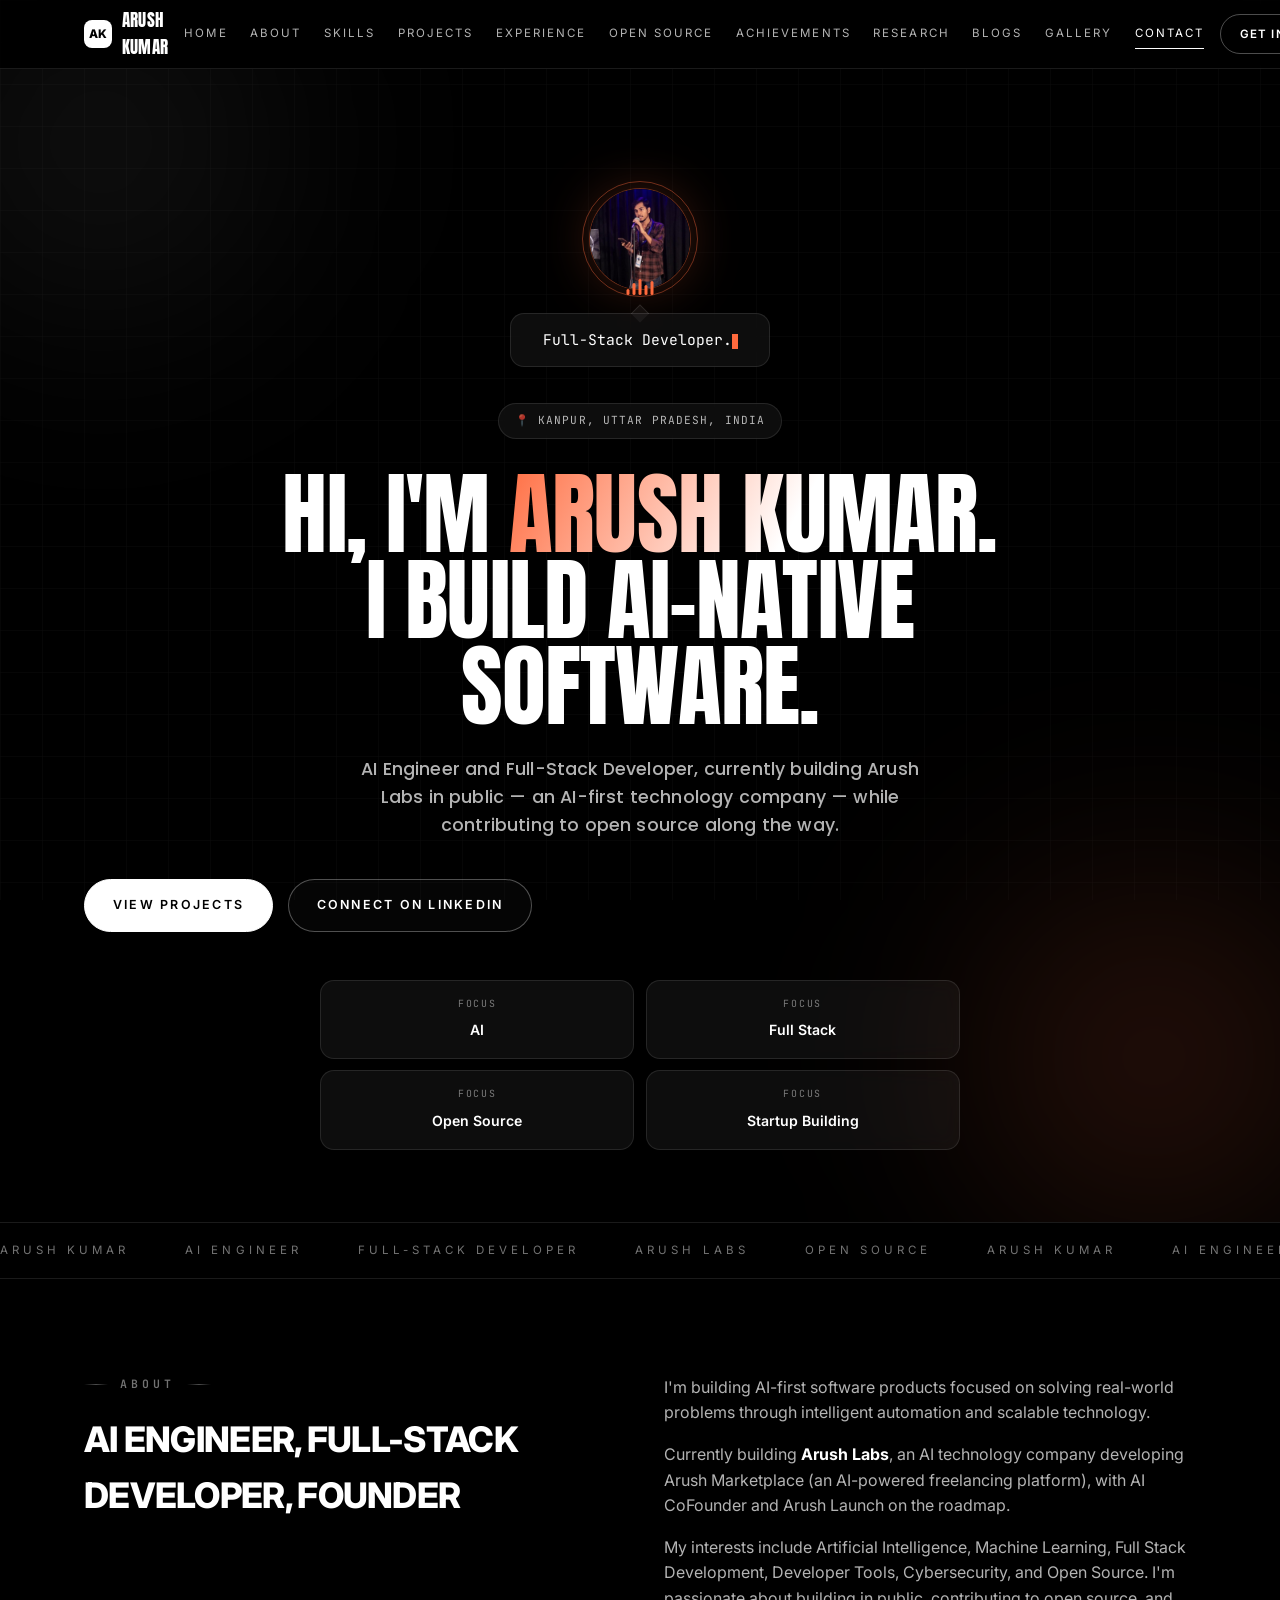
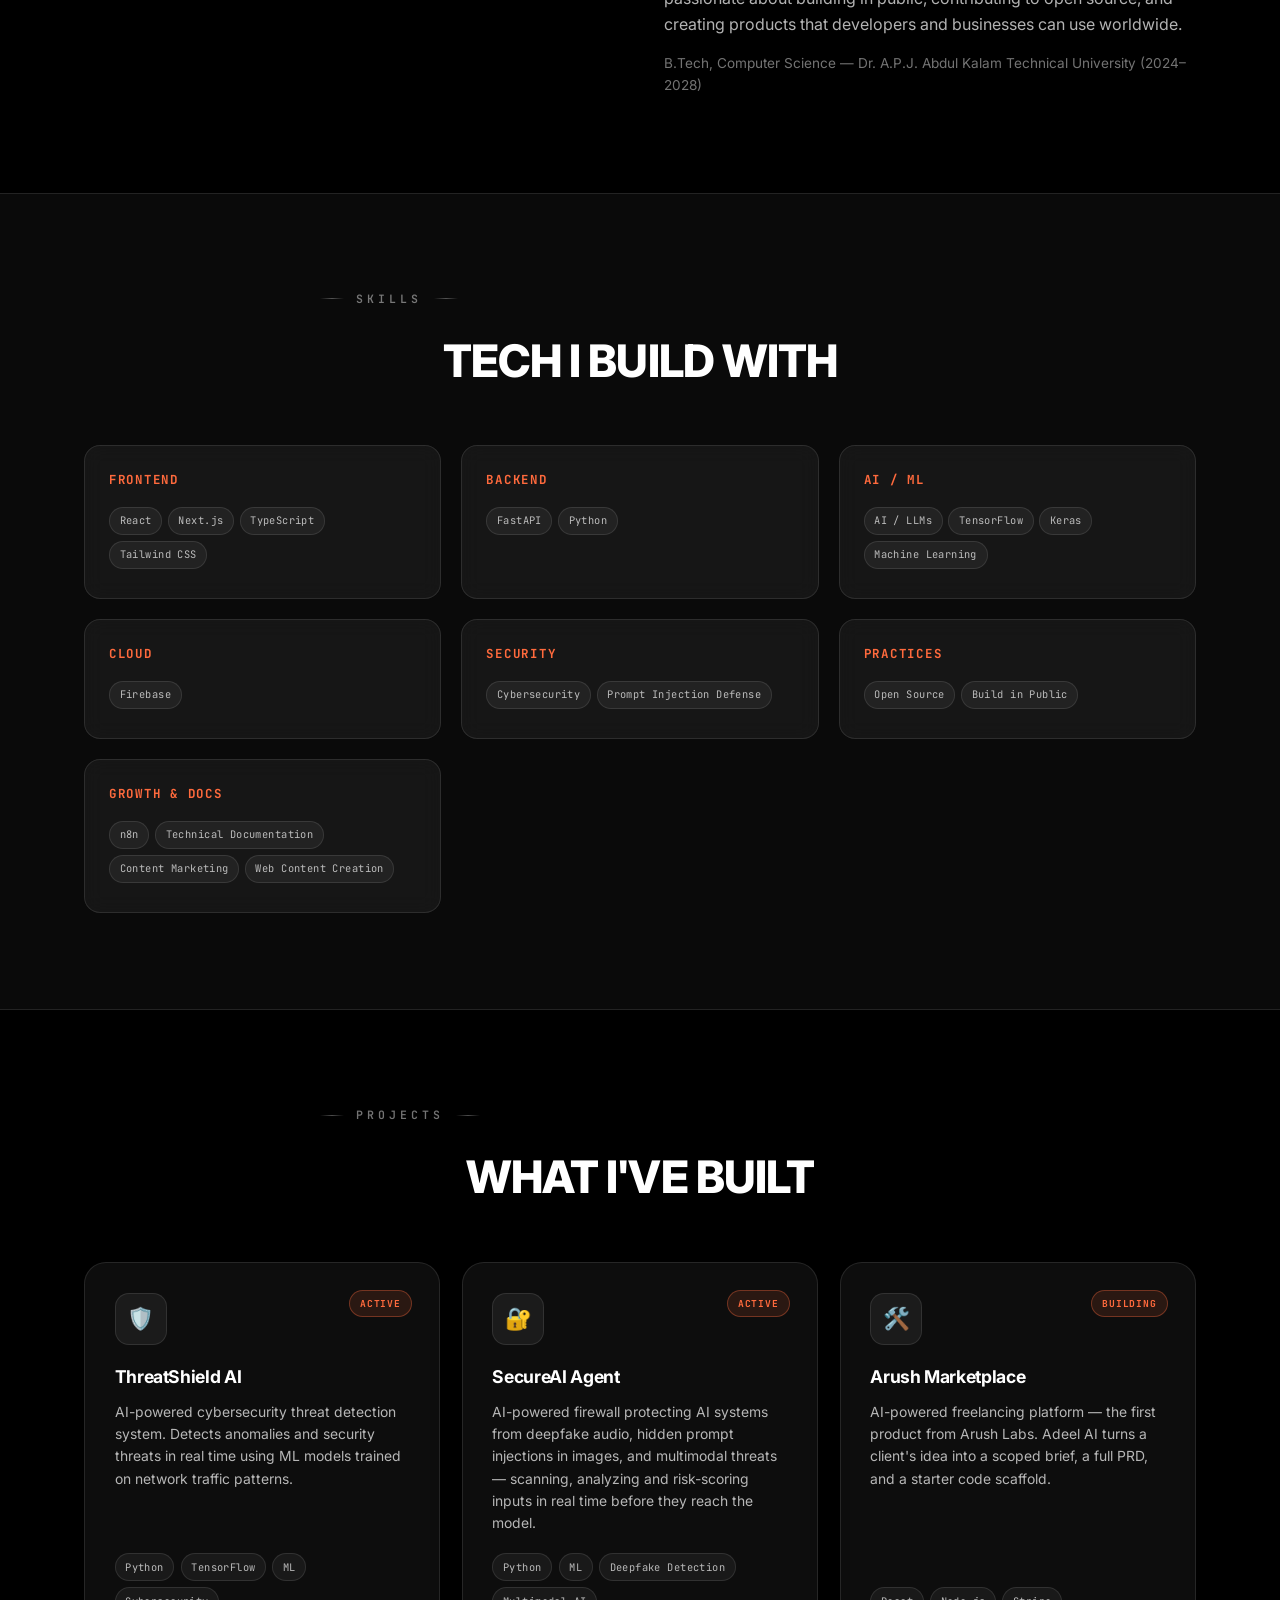
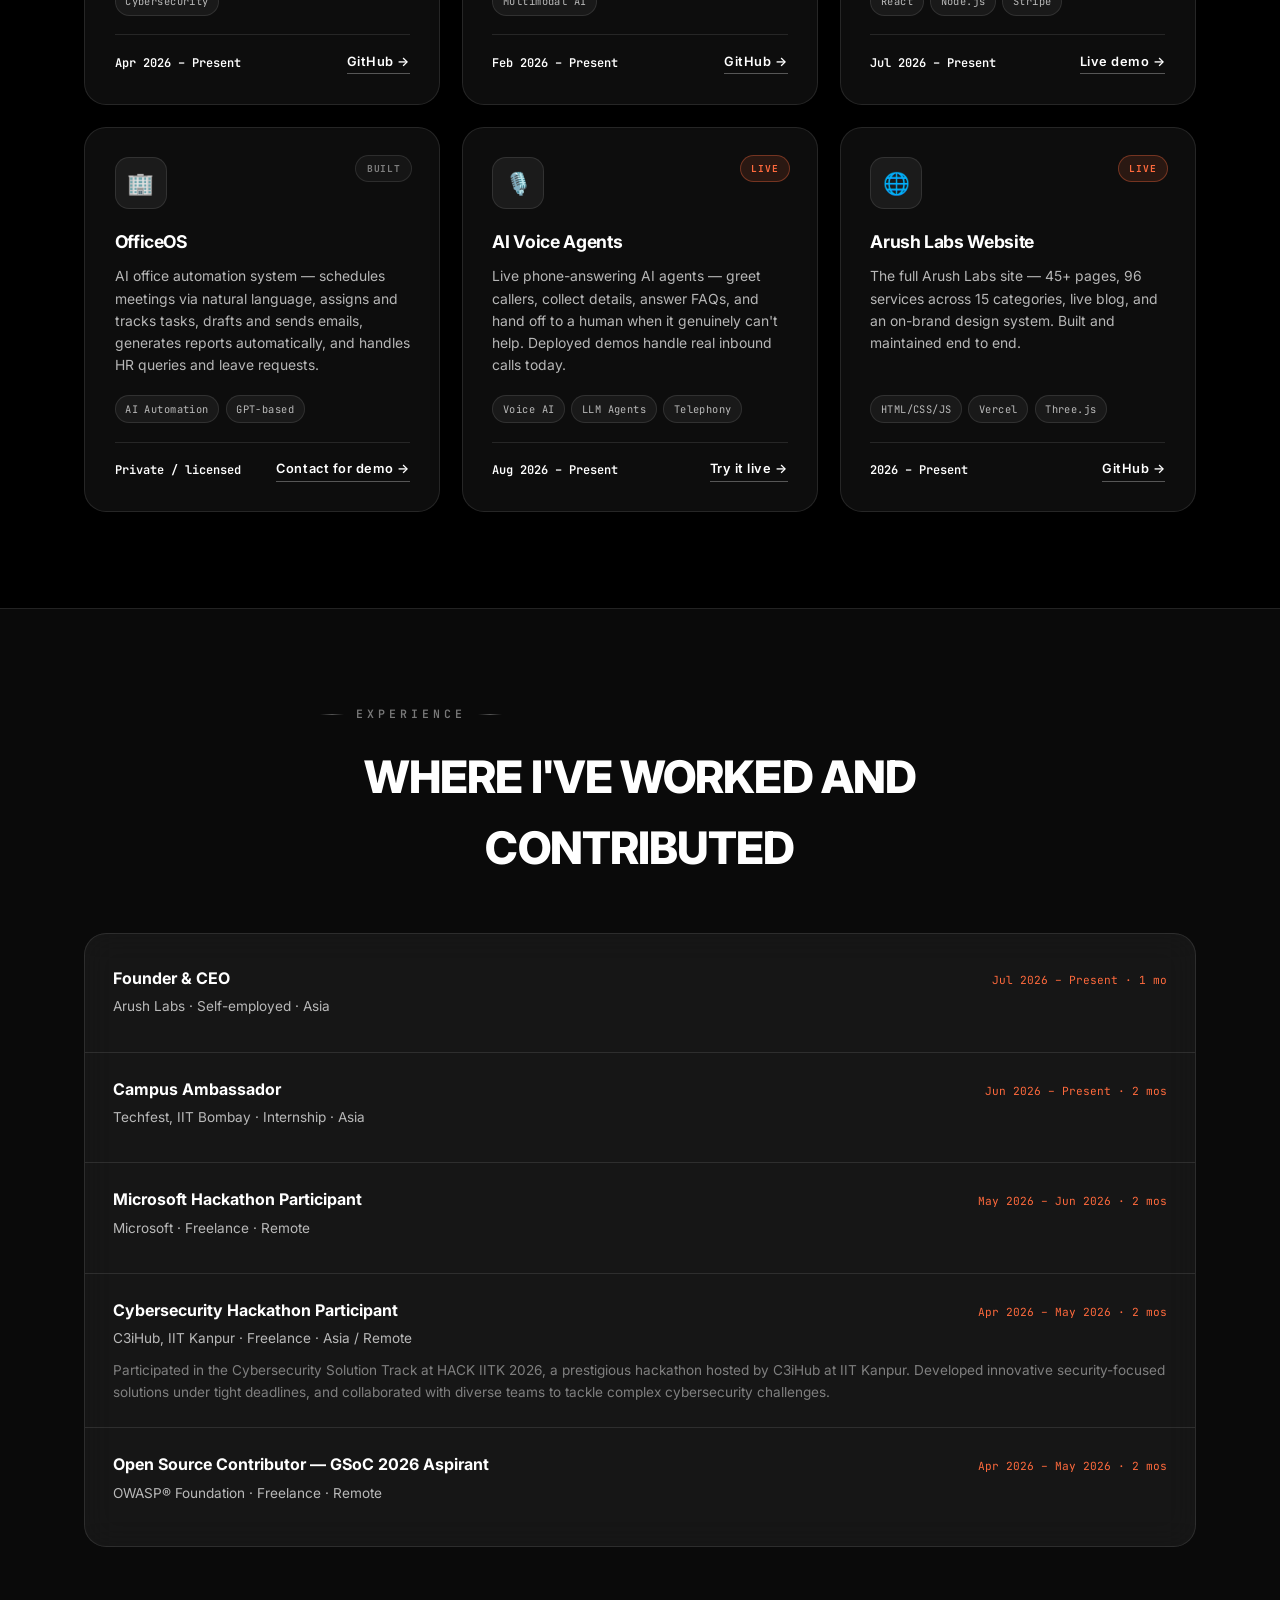
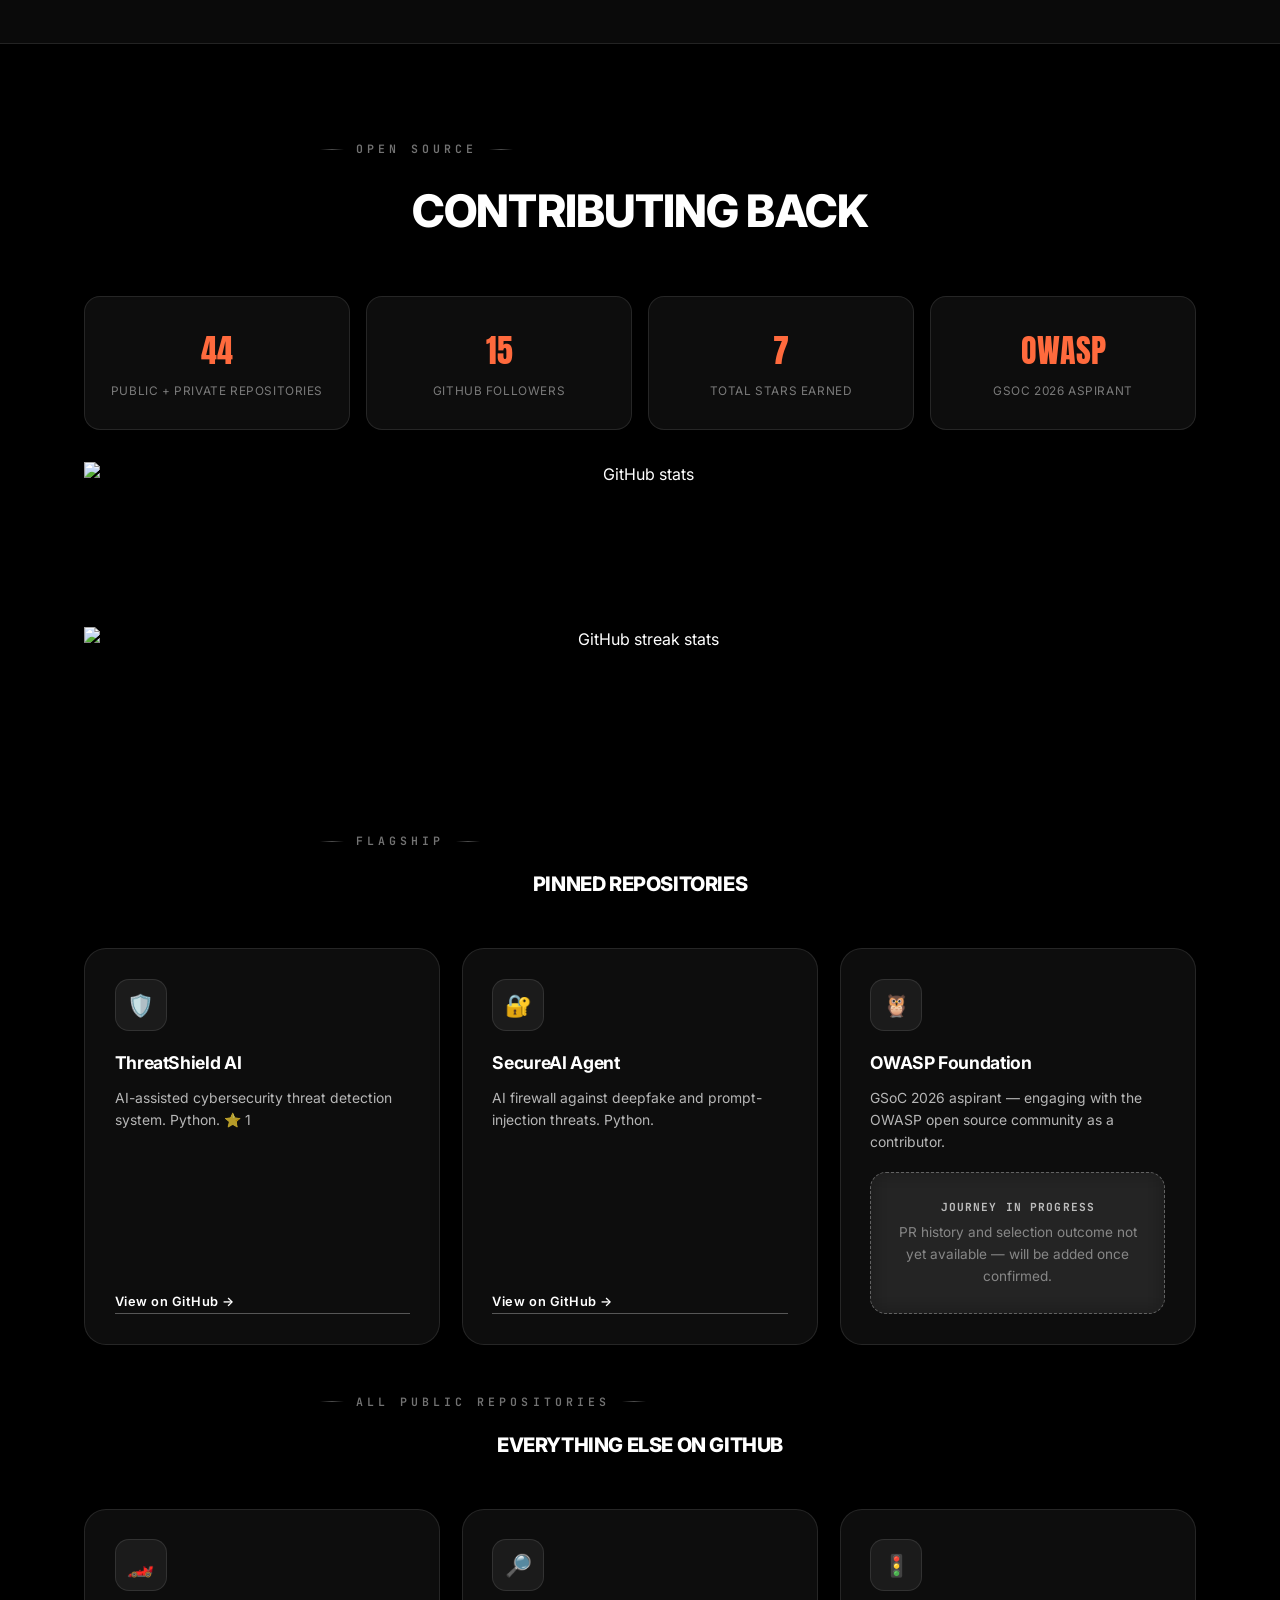
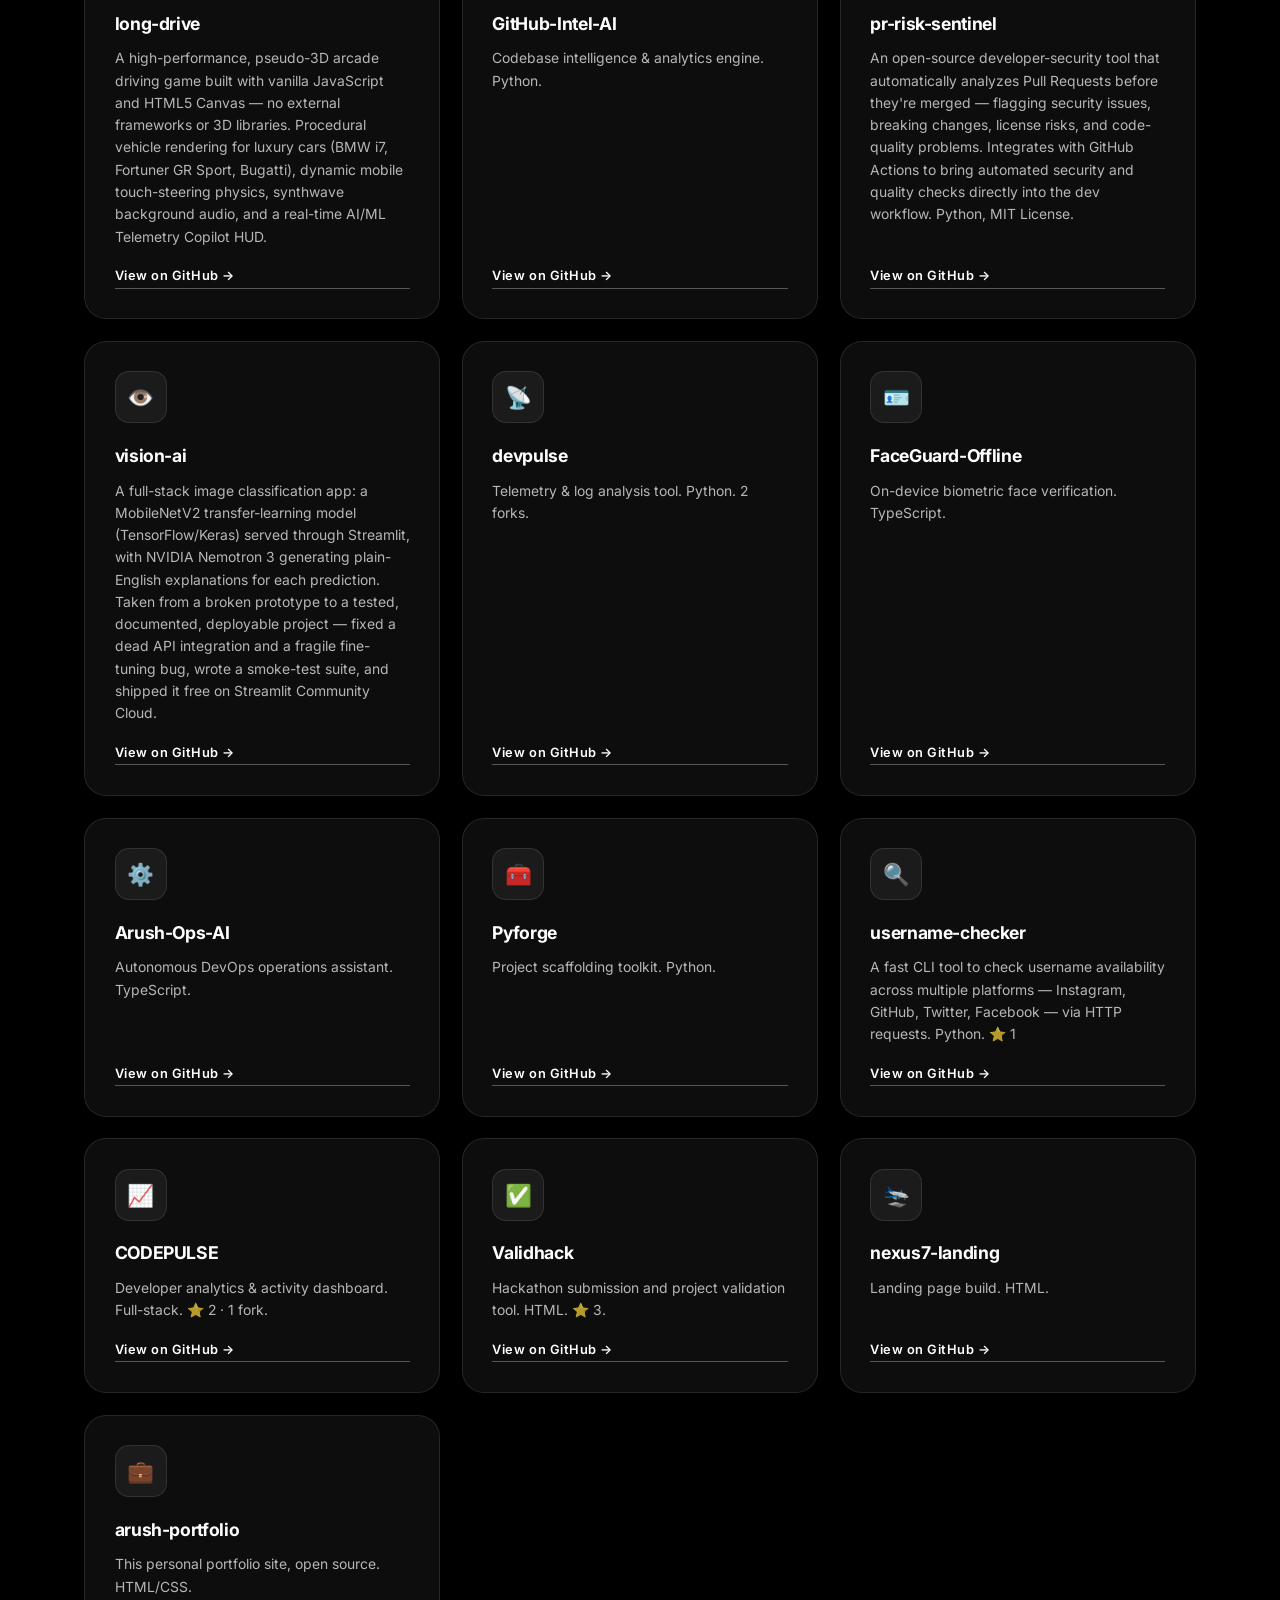
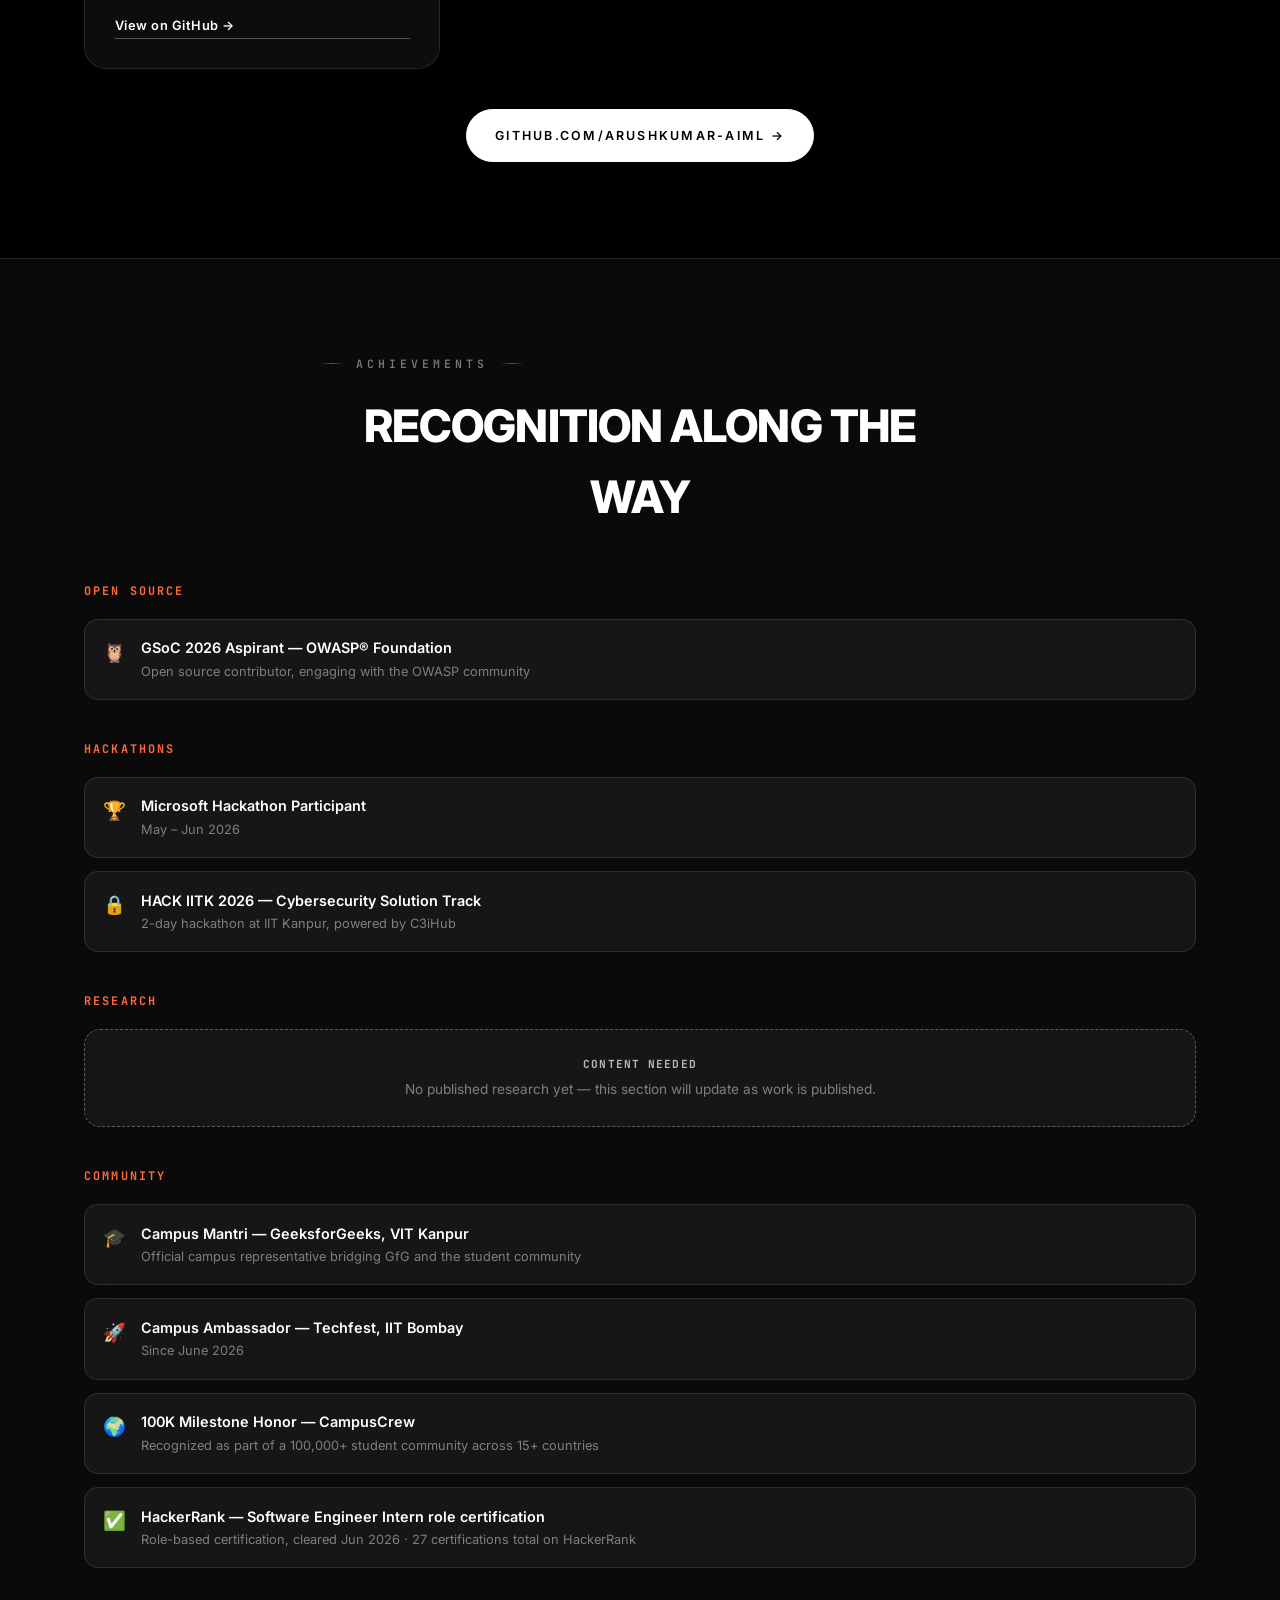
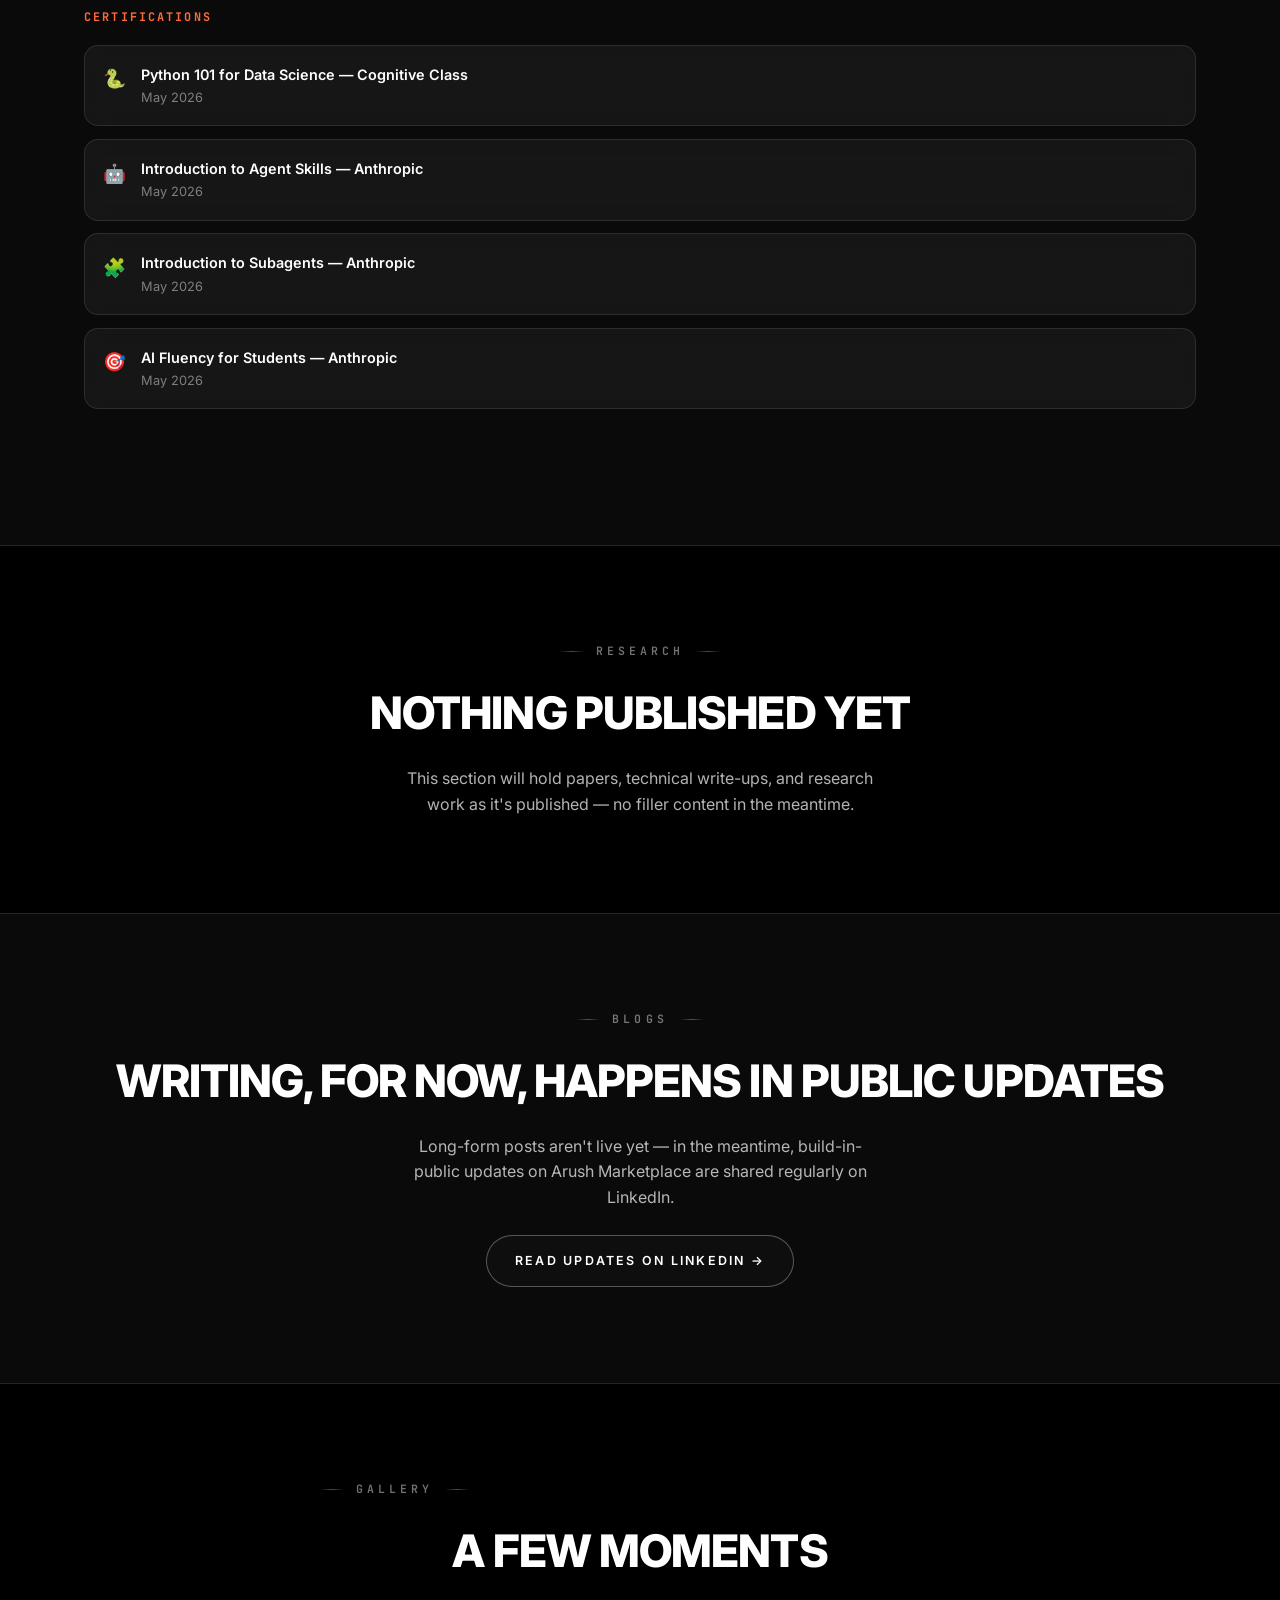
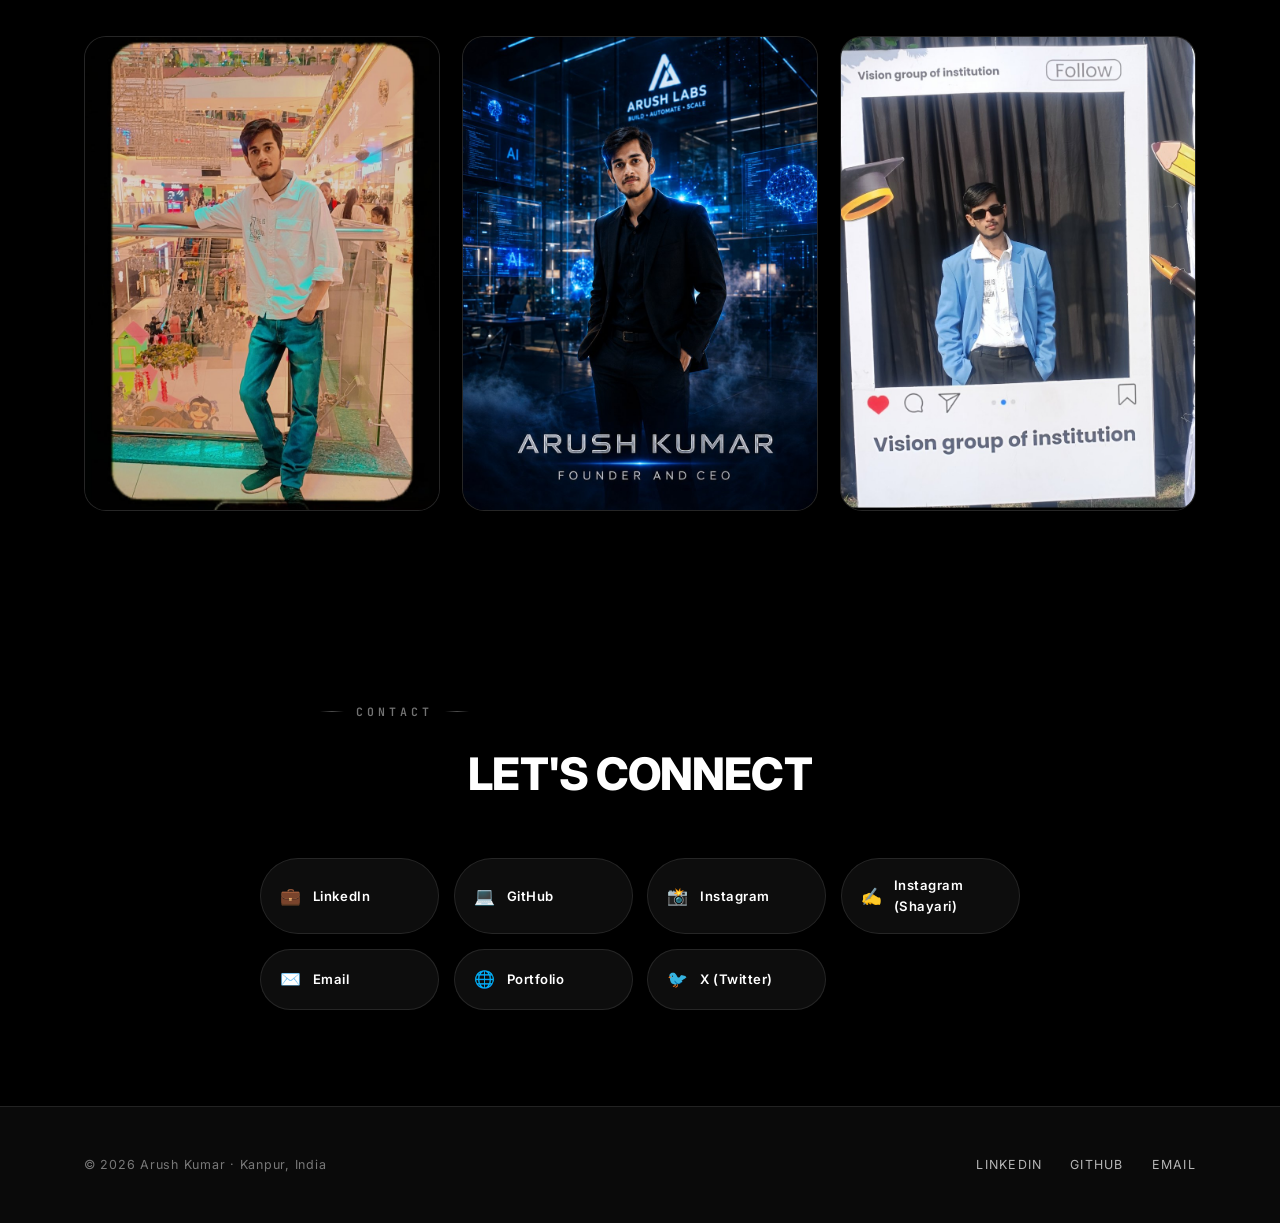
==== commit 846c382d: "complete" ====
--- a/index.html
+++ b/index.html
@@ -180,6 +180,10 @@
         <h3>Practices</h3>
         <span class="tag">Open Source</span><span class="tag">Build in Public</span>
       </div>
+      <div class="skill-group">
+        <h3>Growth &amp; Docs</h3>
+        <span class="tag">n8n</span><span class="tag">Technical Documentation</span><span class="tag">Content Marketing</span><span class="tag">Web Content Creation</span>
+      </div>
     </div>
   </div>
 </section>
@@ -294,7 +298,7 @@
       <div class="exp-item" style="border-bottom:1px solid var(--border);">
         <div class="exp-head"><span class="exp-role">Cybersecurity Hackathon Participant</span><span class="exp-date">Apr 2026 – May 2026 · 2 mos</span></div>
         <div class="exp-org">C3iHub, IIT Kanpur · Freelance · Asia / Remote</div>
-        <div class="exp-desc">Participated in the Cybersecurity Solution Track at HACK IITK 2026, a 2-day hackathon at IIT Kanpur powered by C3iHub. Built security-focused solutions under time pressure.</div>
+        <div class="exp-desc">Participated in the Cybersecurity Solution Track at HACK IITK 2026, a prestigious hackathon hosted by C3iHub at IIT Kanpur. Developed innovative security-focused solutions under tight deadlines, and collaborated with diverse teams to tackle complex cybersecurity challenges.</div>
       </div>
 
       <div class="exp-item">
@@ -358,7 +362,7 @@
       <div class="p-card">
         <div class="p-icon">🏎️</div>
         <h3>long-drive</h3>
-        <p class="desc">Pseudo-3D BMW racing game — Web Audio API, dynamic mobile touch steering wheel, driver avatar system, and a live Neural Copilot Telemetry HUD. HTML/JS.</p>
+        <p class="desc">A high-performance, pseudo-3D arcade driving game built with vanilla JavaScript and HTML5 Canvas — no external frameworks or 3D libraries. Procedural vehicle rendering for luxury cars (BMW i7, Fortuner GR Sport, Bugatti), dynamic mobile touch-steering physics, synthwave background audio, and a real-time AI/ML Telemetry Copilot HUD.</p>
         <a href="https://github.com/arushkumar-aiml/long-drive" target="_blank" rel="noopener" class="link-cta">View on GitHub →</a>
       </div>
       <div class="p-card">
@@ -370,13 +374,13 @@
       <div class="p-card">
         <div class="p-icon">🚦</div>
         <h3>pr-risk-sentinel</h3>
-        <p class="desc">Automated PR security & risk assessment tool. Python, MIT License.</p>
+        <p class="desc">An open-source developer-security tool that automatically analyzes Pull Requests before they're merged — flagging security issues, breaking changes, license risks, and code-quality problems. Integrates with GitHub Actions to bring automated security and quality checks directly into the dev workflow. Python, MIT License.</p>
         <a href="https://github.com/arushkumar-aiml/pr-risk-sentinel" target="_blank" rel="noopener" class="link-cta">View on GitHub →</a>
       </div>
       <div class="p-card">
         <div class="p-icon">👁️</div>
         <h3>vision-ai</h3>
-        <p class="desc">Image classifier — MobileNetV2 + NVIDIA Nemotron explanations. Python.</p>
+        <p class="desc">A full-stack image classification app: a MobileNetV2 transfer-learning model (TensorFlow/Keras) served through Streamlit, with NVIDIA Nemotron 3 generating plain-English explanations for each prediction. Taken from a broken prototype to a tested, documented, deployable project — fixed a dead API integration and a fragile fine-tuning bug, wrote a smoke-test suite, and shipped it free on Streamlit Community Cloud.</p>
         <a href="https://github.com/arushkumar-aiml/vision-ai" target="_blank" rel="noopener" class="link-cta">View on GitHub →</a>
       </div>
       <div class="p-card">
@@ -476,6 +480,16 @@
           <div class="ach-row"><span class="ic">🚀</span><div><div class="t">Campus Ambassador — Techfest, IIT Bombay</div><div class="d">Since June 2026</div></div></div>
           <div class="ach-row"><span class="ic">🌍</span><div><div class="t">100K Milestone Honor — CampusCrew</div><div class="d">Recognized as part of a 100,000+ student community across 15+ countries</div></div></div>
           <div class="ach-row"><span class="ic">✅</span><div><div class="t">HackerRank — Software Engineer Intern role certification</div><div class="d">Role-based certification, cleared Jun 2026 · 27 certifications total on HackerRank</div></div></div>
+        </div>
+      </div>
+
+      <div class="ach-group">
+        <h3>Certifications</h3>
+        <div class="ach-list">
+          <div class="ach-row"><span class="ic">🐍</span><div><div class="t">Python 101 for Data Science — Cognitive Class</div><div class="d">May 2026</div></div></div>
+          <div class="ach-row"><span class="ic">🤖</span><div><div class="t">Introduction to Agent Skills — Anthropic</div><div class="d">May 2026</div></div></div>
+          <div class="ach-row"><span class="ic">🧩</span><div><div class="t">Introduction to Subagents — Anthropic</div><div class="d">May 2026</div></div></div>
+          <div class="ach-row"><span class="ic">🎯</span><div><div class="t">AI Fluency for Students — Anthropic</div><div class="d">May 2026</div></div></div>
         </div>
       </div>
     </div>
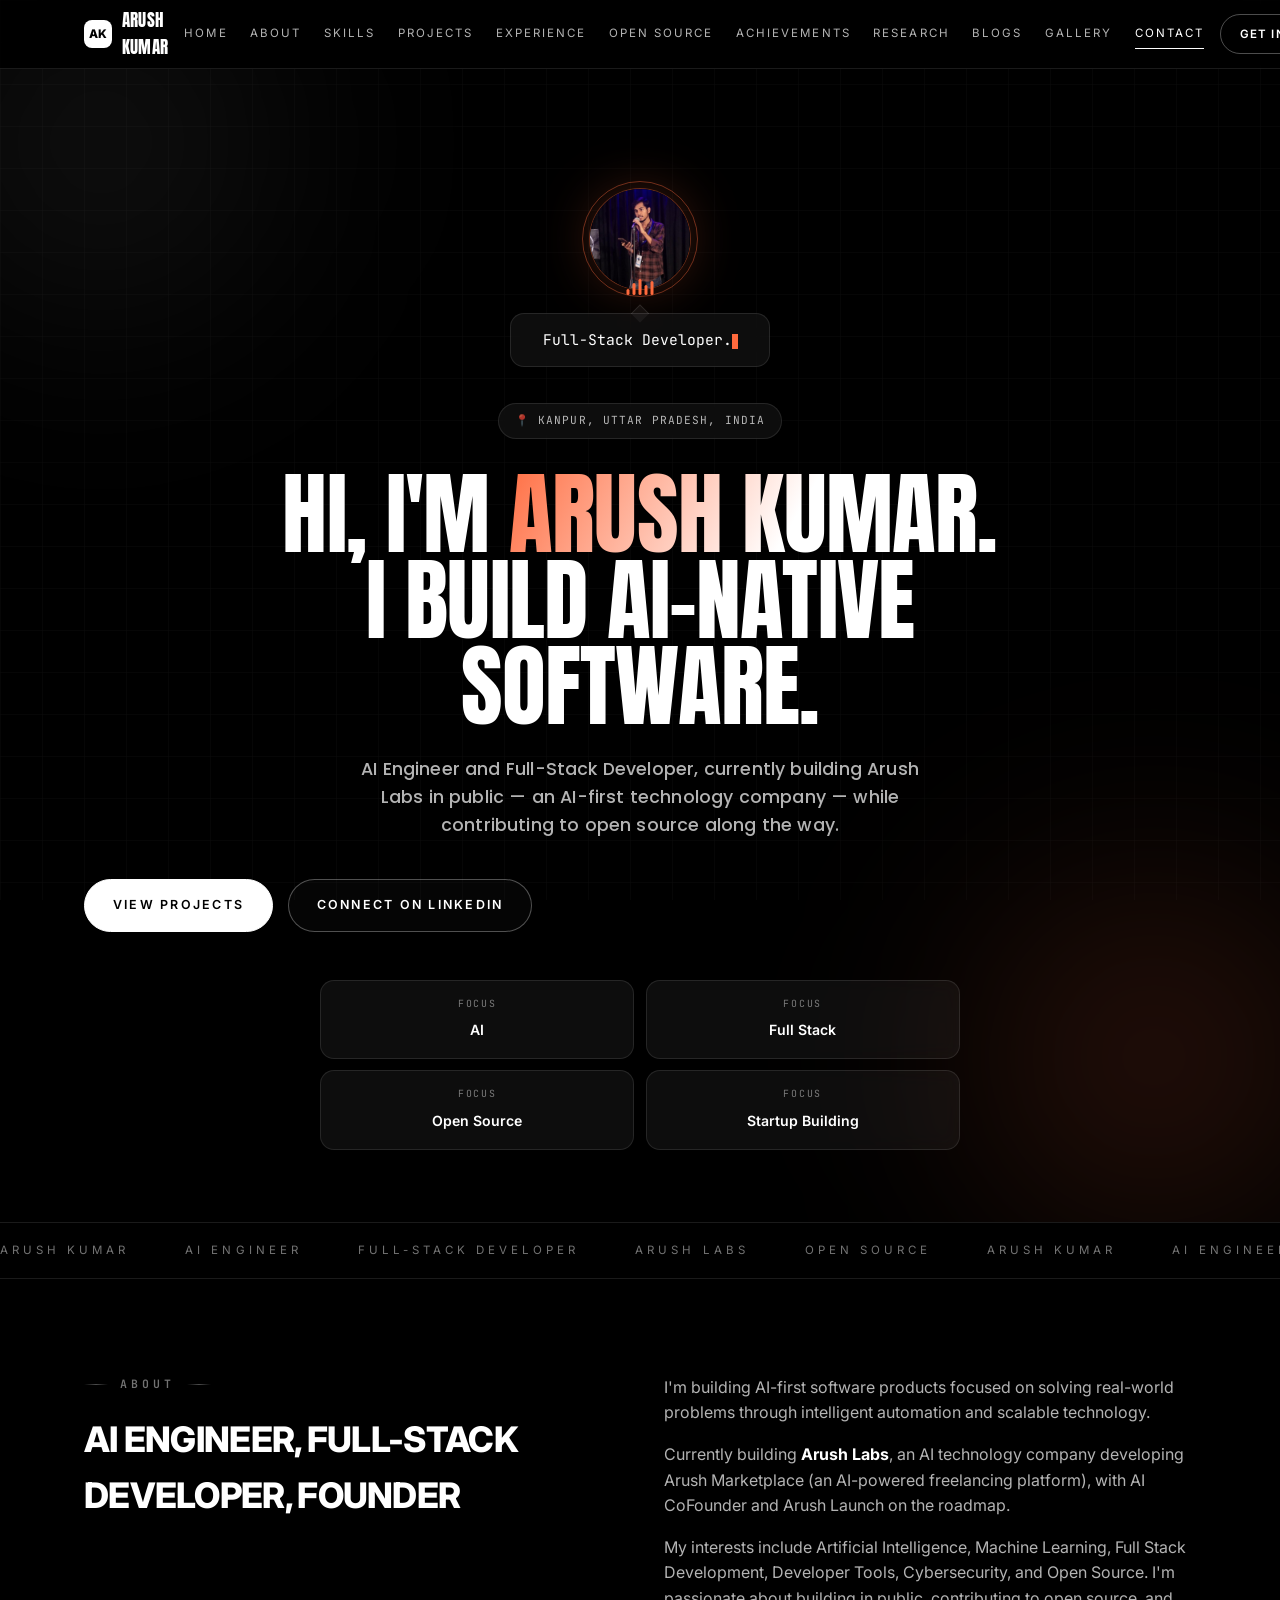
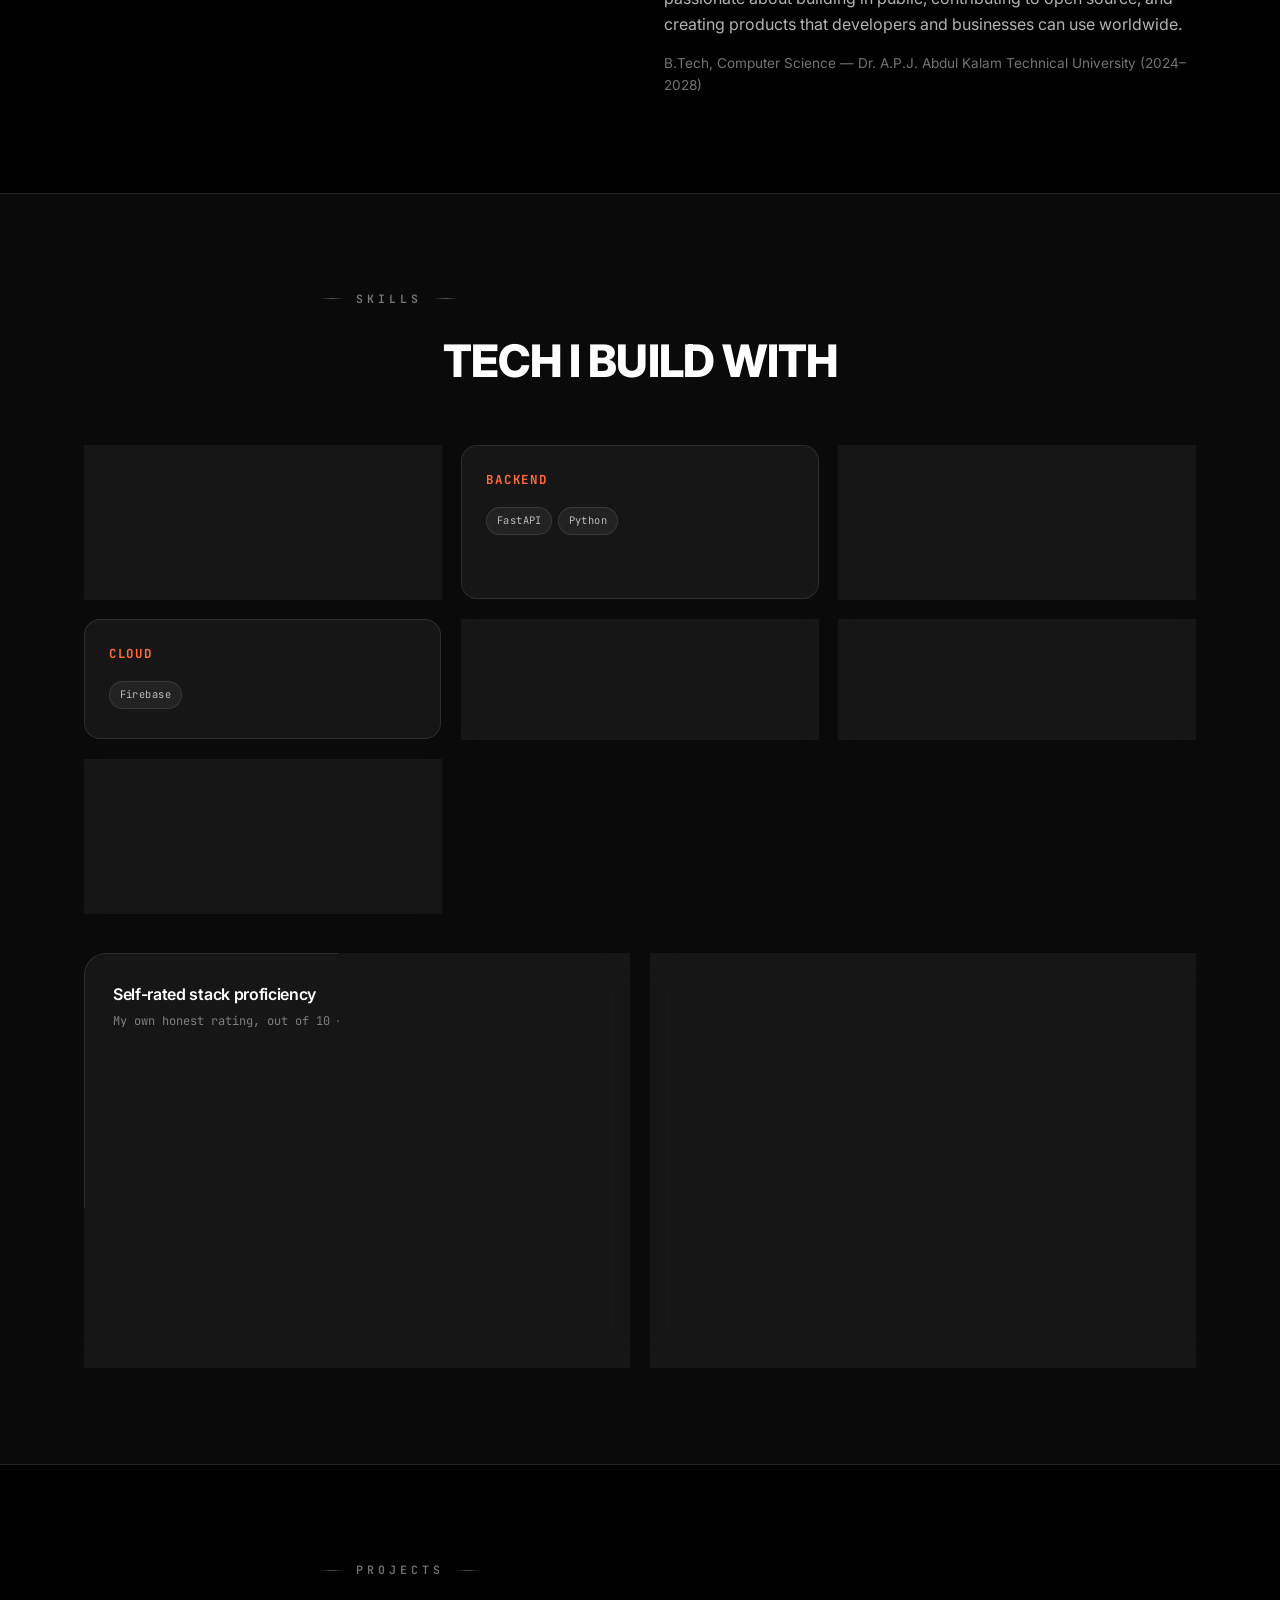
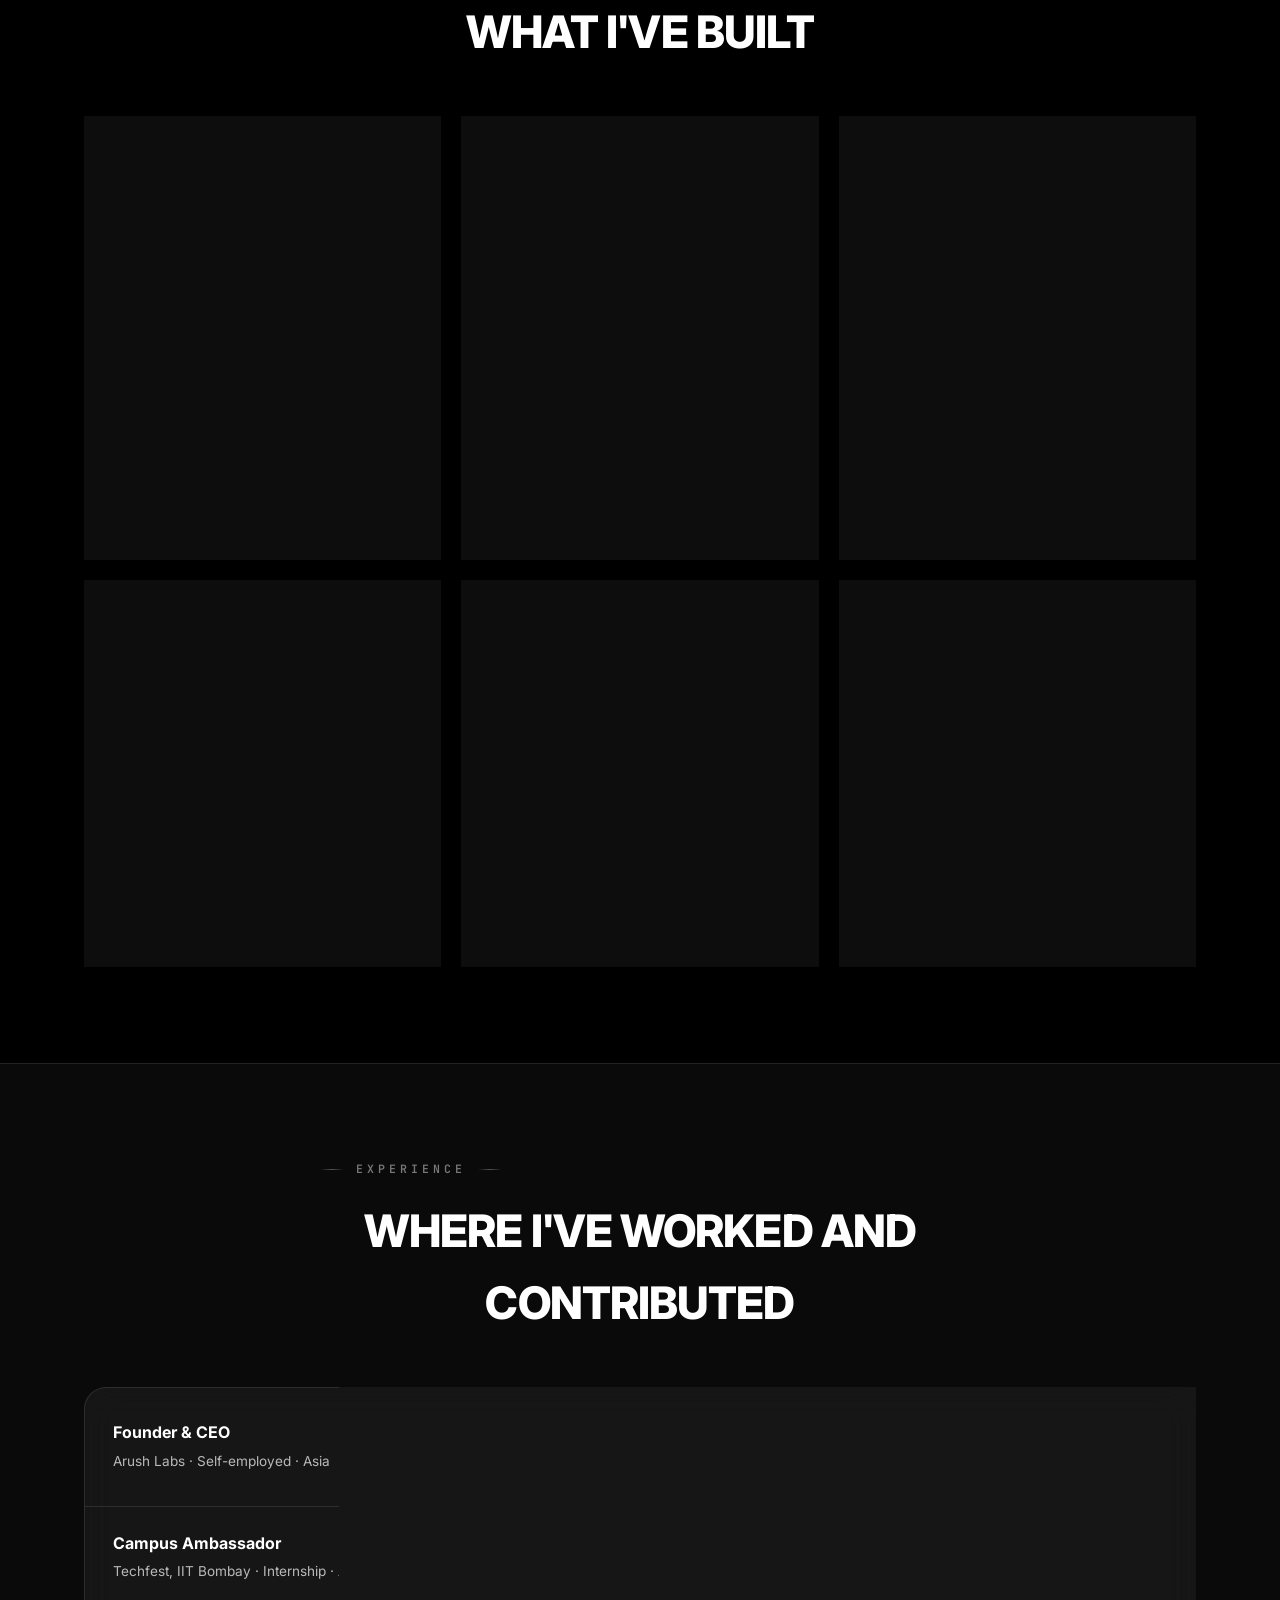
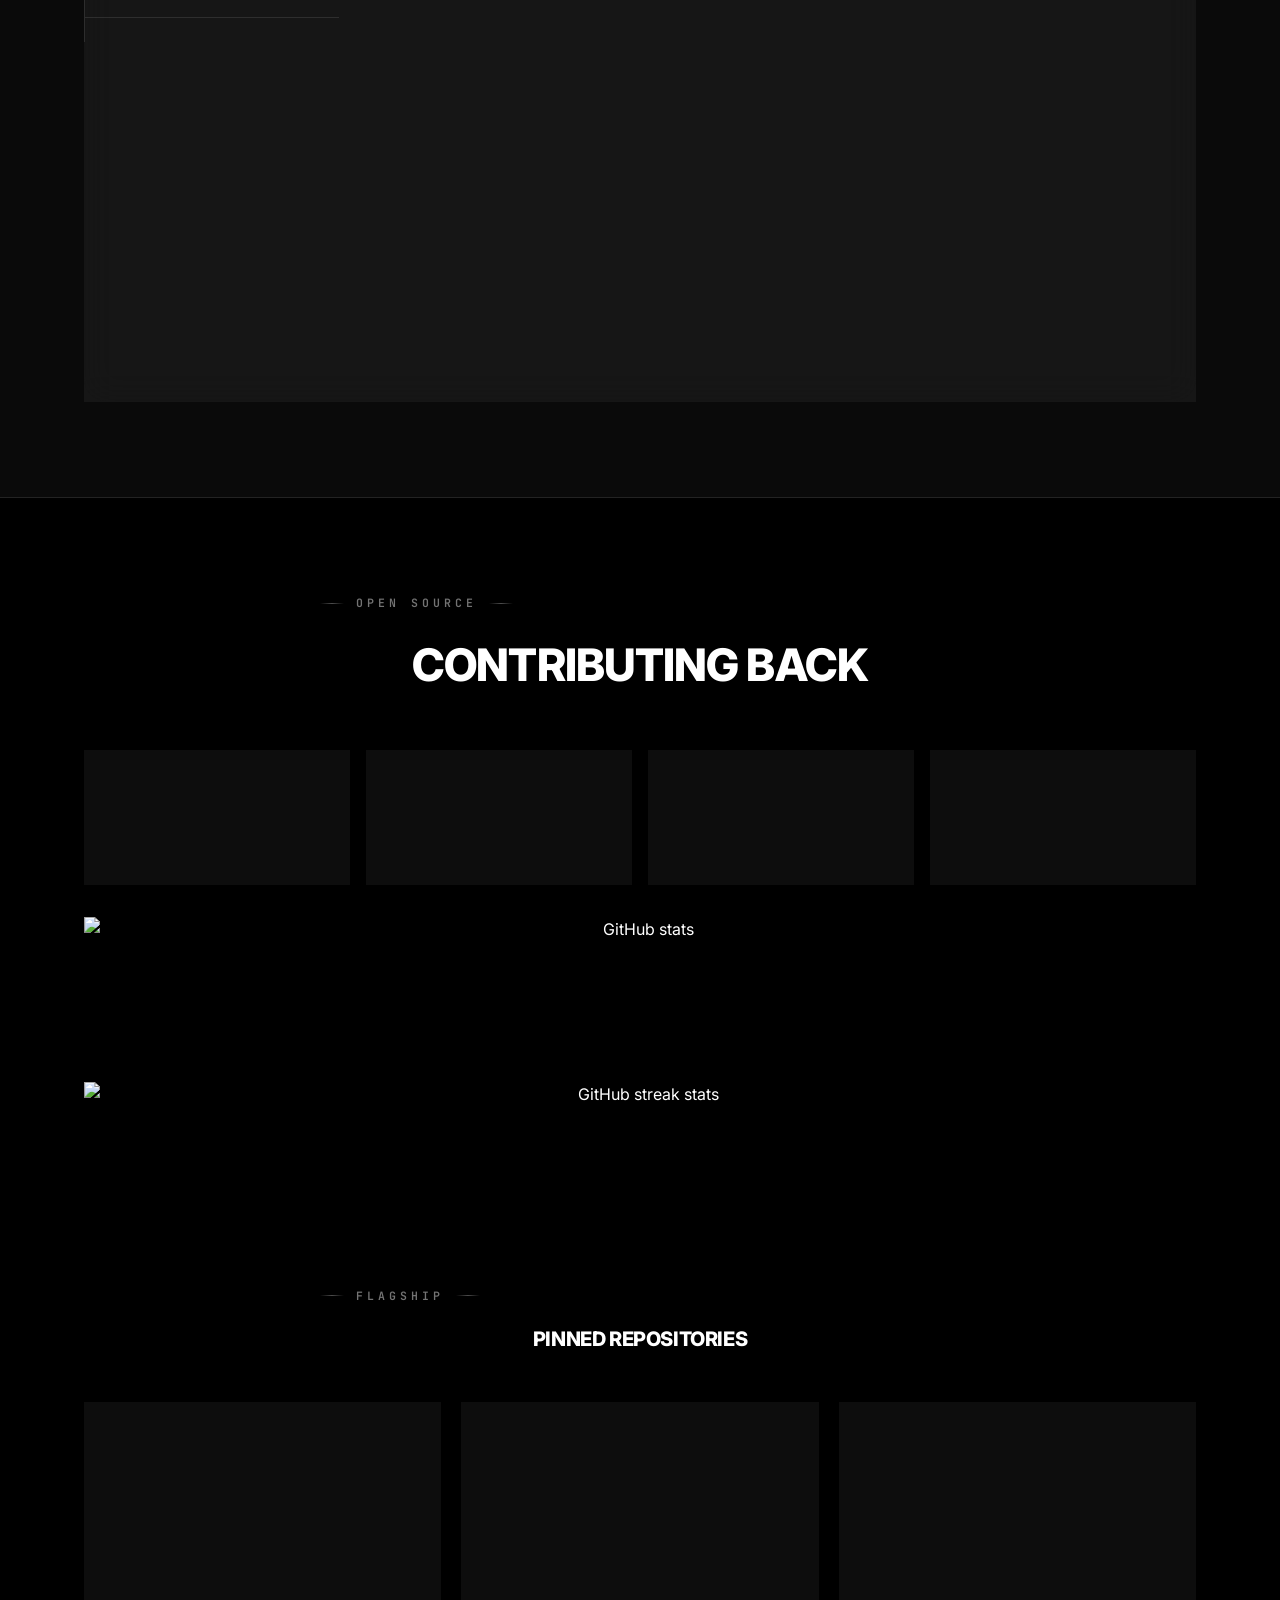
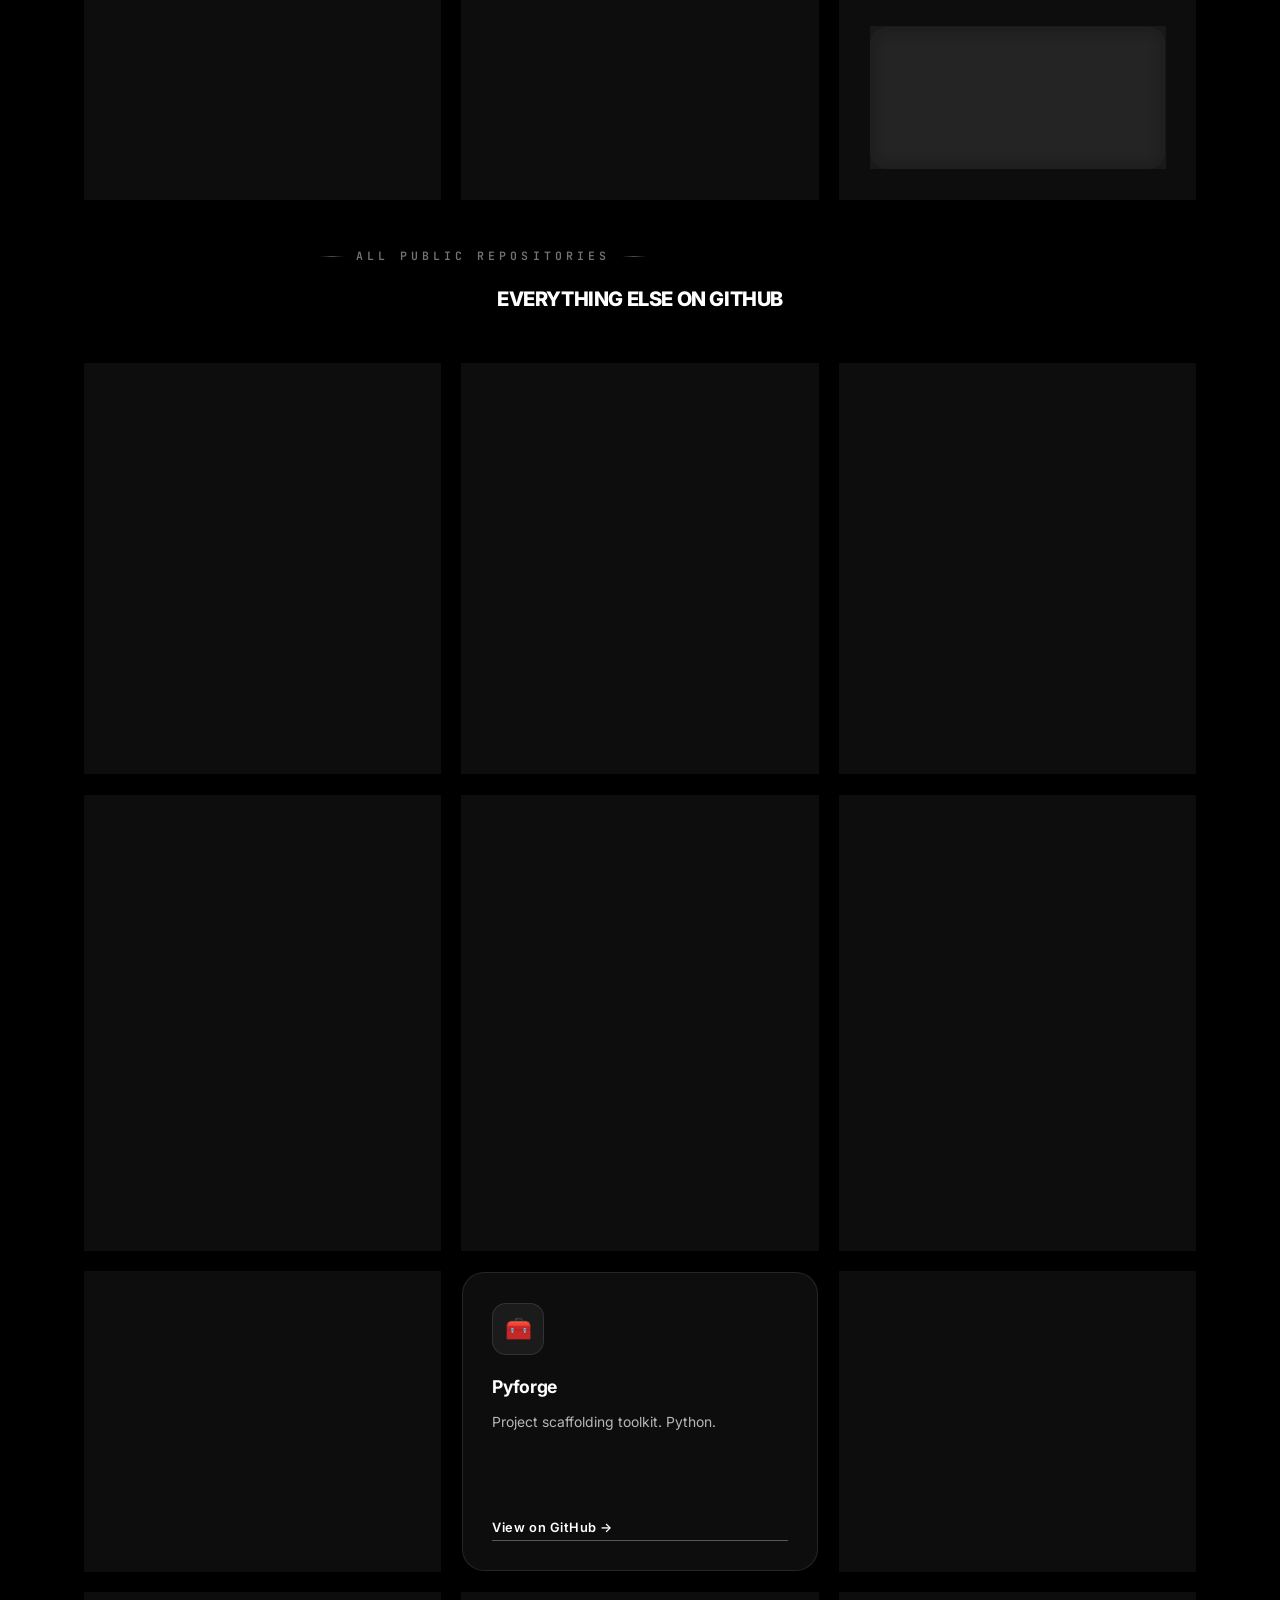
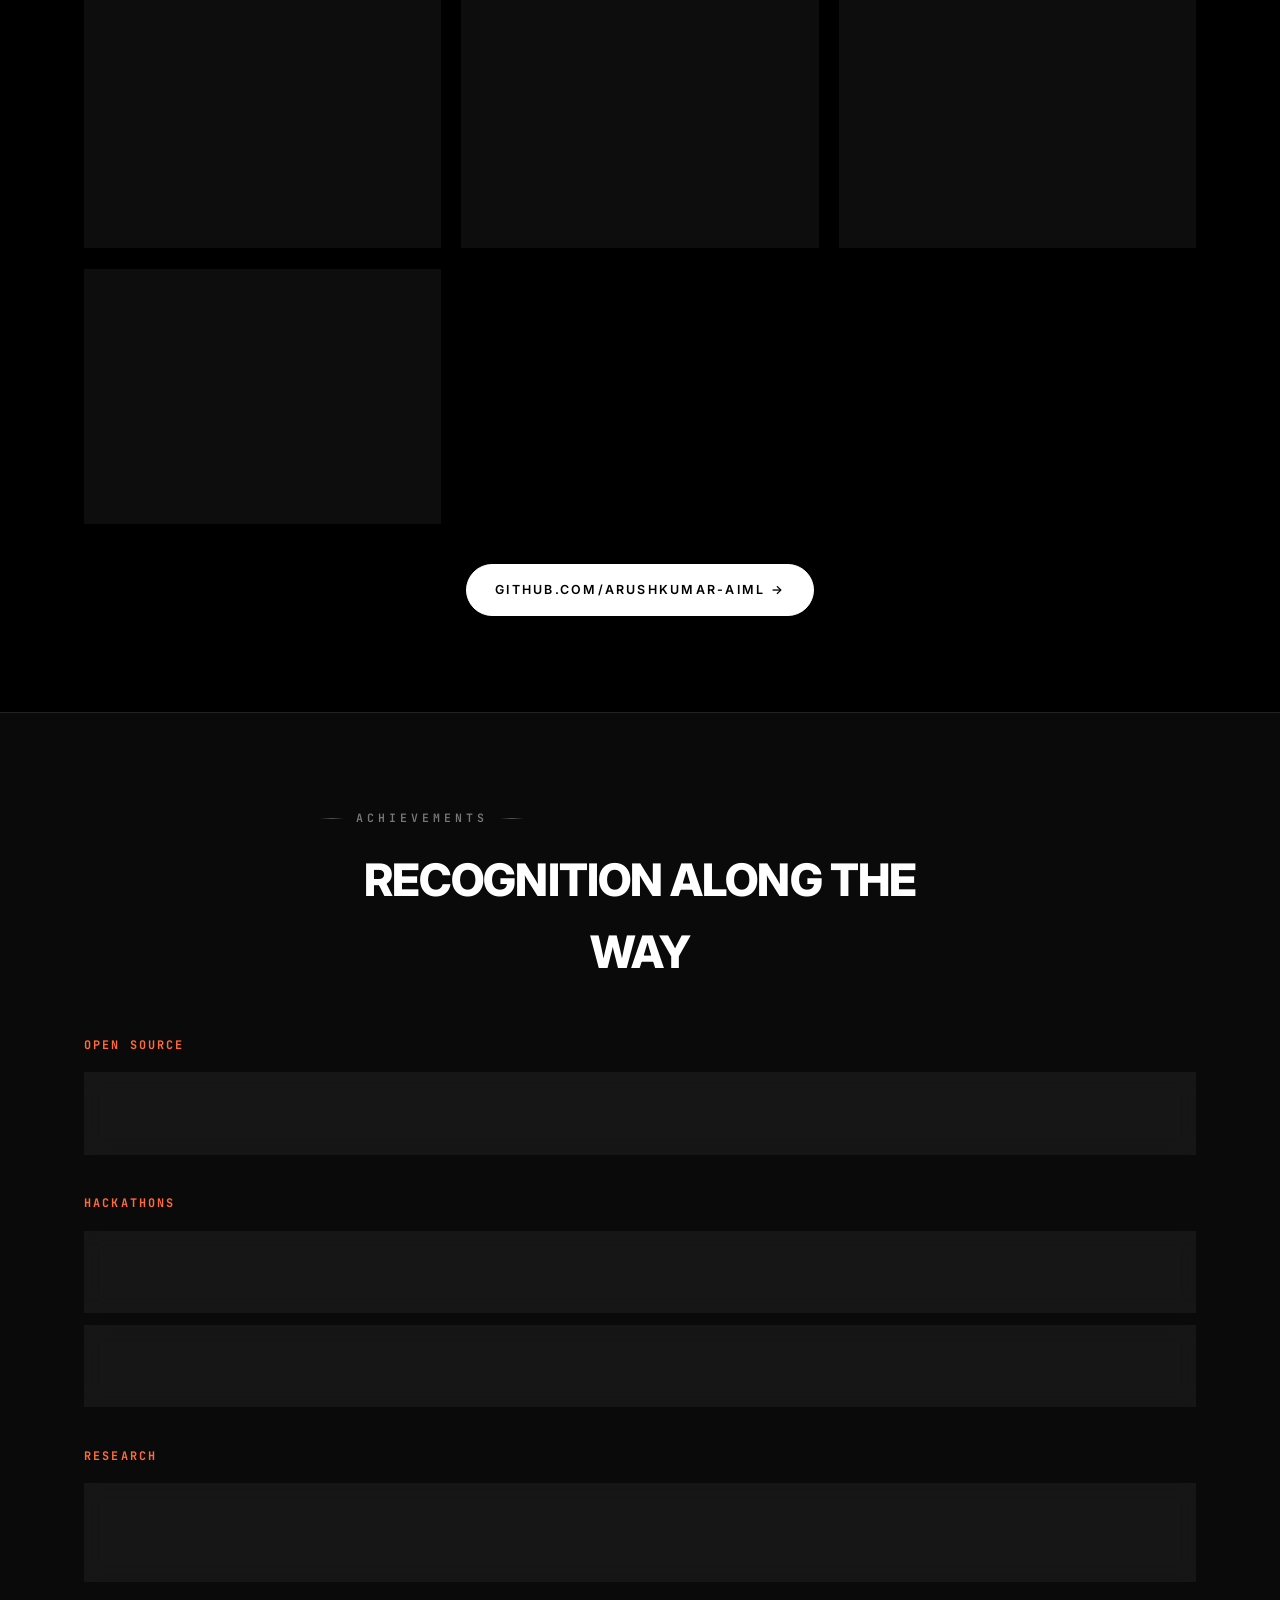
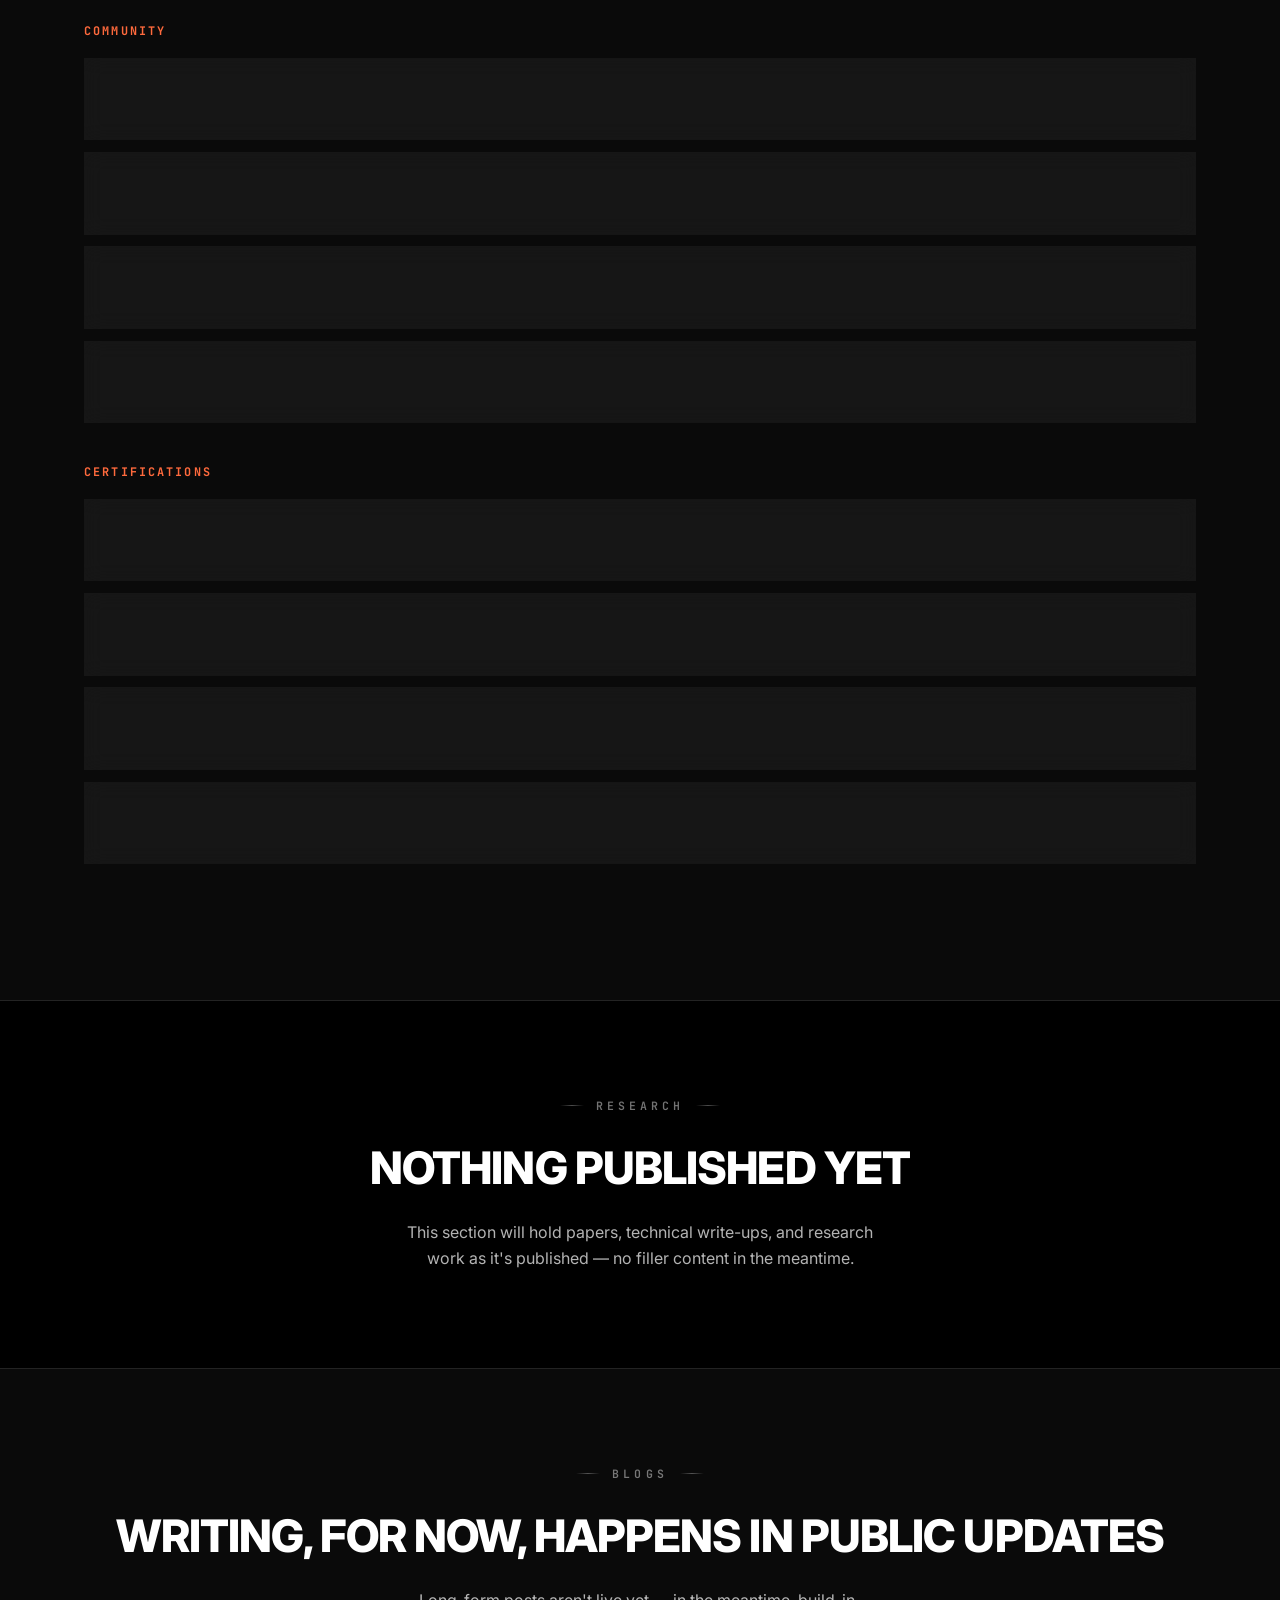
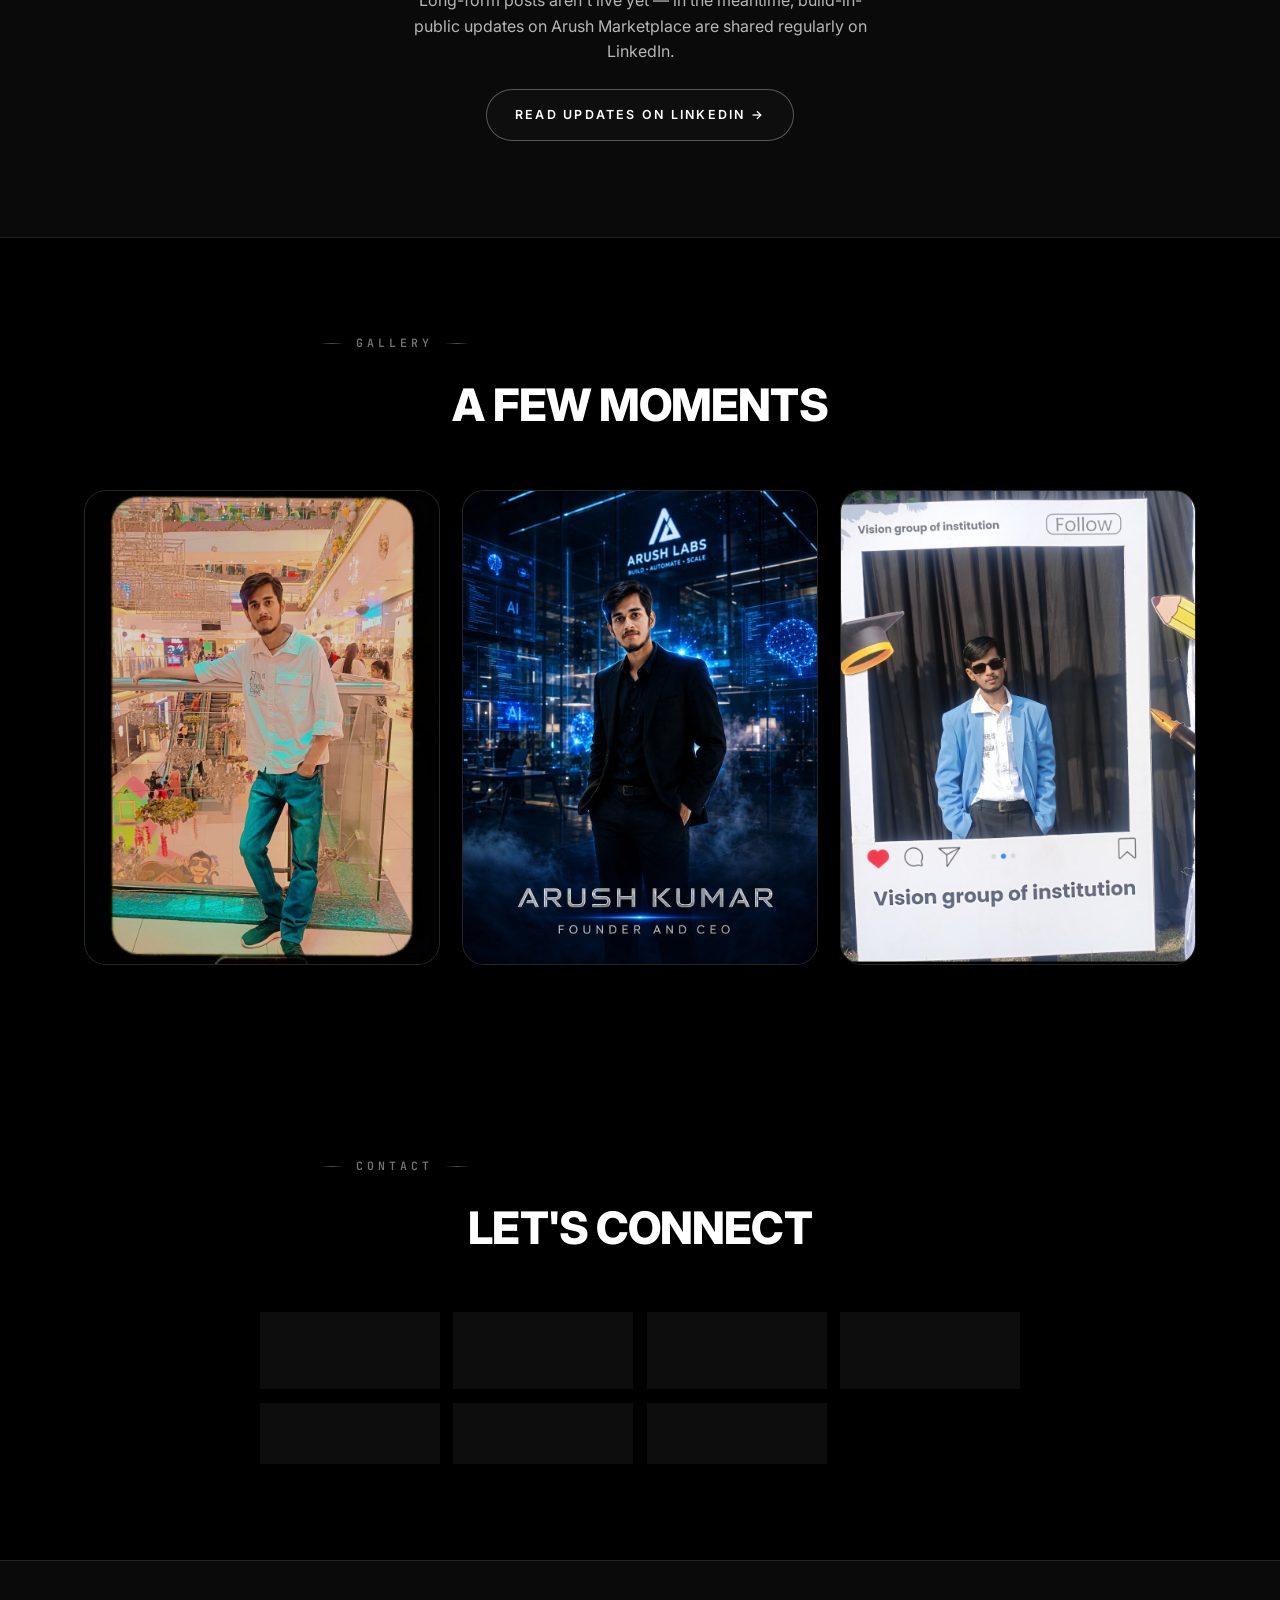
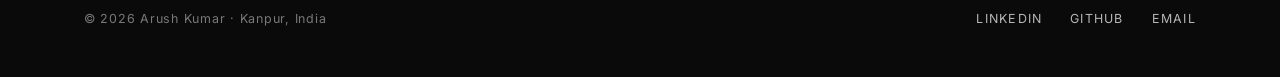
==== commit 7477d7dc: "complete" ====
--- a/index.html
+++ b/index.html
@@ -96,6 +96,7 @@
 <main>
 
 <header class="hero" id="home">
+  <canvas id="hero-canvas" aria-hidden="true"></canvas>
   <div class="wrap hero-inner">
     <div class="avatar-wrap" data-reveal>
       <div class="avatar-orb">
@@ -183,6 +184,19 @@
       <div class="skill-group">
         <h3>Growth &amp; Docs</h3>
         <span class="tag">n8n</span><span class="tag">Technical Documentation</span><span class="tag">Content Marketing</span><span class="tag">Web Content Creation</span>
+      </div>
+    </div>
+
+    <div class="chart-grid" data-reveal>
+      <div class="chart-card">
+        <h3>Self-rated stack proficiency</h3>
+        <p class="chart-note">My own honest rating, out of 10 — not a benchmark score.</p>
+        <canvas id="skillRadar" height="280"></canvas>
+      </div>
+      <div class="chart-card">
+        <h3>Language mix across my repos</h3>
+        <p class="chart-note" id="langNote">Live from the GitHub API — arushkumar-aiml.</p>
+        <canvas id="langDoughnut" height="280"></canvas>
       </div>
     </div>
   </div>
@@ -558,6 +572,10 @@
   </div>
 </footer>
 
+<script src="https://unpkg.com/three@0.160.0/build/three.min.js"></script>
+<script src="https://cdn.jsdelivr.net/npm/chart.js@4.4.4/dist/chart.umd.min.js"></script>
 <script src="js/main.js"></script>
+<script src="js/three-hero.js"></script>
+<script src="js/charts.js"></script>
 </body>
 </html>
--- a/css/style.css
+++ b/css/style.css
@@ -430,6 +430,49 @@
   padding-bottom: 4.5rem;
 }
 
+#hero-canvas {
+  position: absolute;
+  inset: 0;
+  width: 100%;
+  height: 100%;
+  z-index: 0;
+  opacity: 0.85;
+  pointer-events: none;
+}
+
+.chart-grid {
+  display: grid;
+  grid-template-columns: repeat(2, 1fr);
+  gap: 1.25rem;
+  margin-top: 2.5rem;
+}
+
+.chart-card {
+  background: var(--glass);
+  border: 1px solid var(--glass-border);
+  border-radius: var(--radius-lg);
+  padding: 1.75rem;
+  backdrop-filter: blur(16px);
+  -webkit-backdrop-filter: blur(16px);
+}
+
+.chart-card h3 {
+  font-size: 1rem;
+  font-weight: 600;
+  margin-bottom: .25rem;
+}
+
+.chart-card .chart-note {
+  font-size: .75rem;
+  color: var(--muted);
+  margin-bottom: 1.25rem;
+  font-family: var(--font-mono);
+}
+
+@media (max-width: 760px) {
+  .chart-grid { grid-template-columns: 1fr; }
+}
+
 .hero .badge-pill {
   display: inline-flex;
   align-items: center;
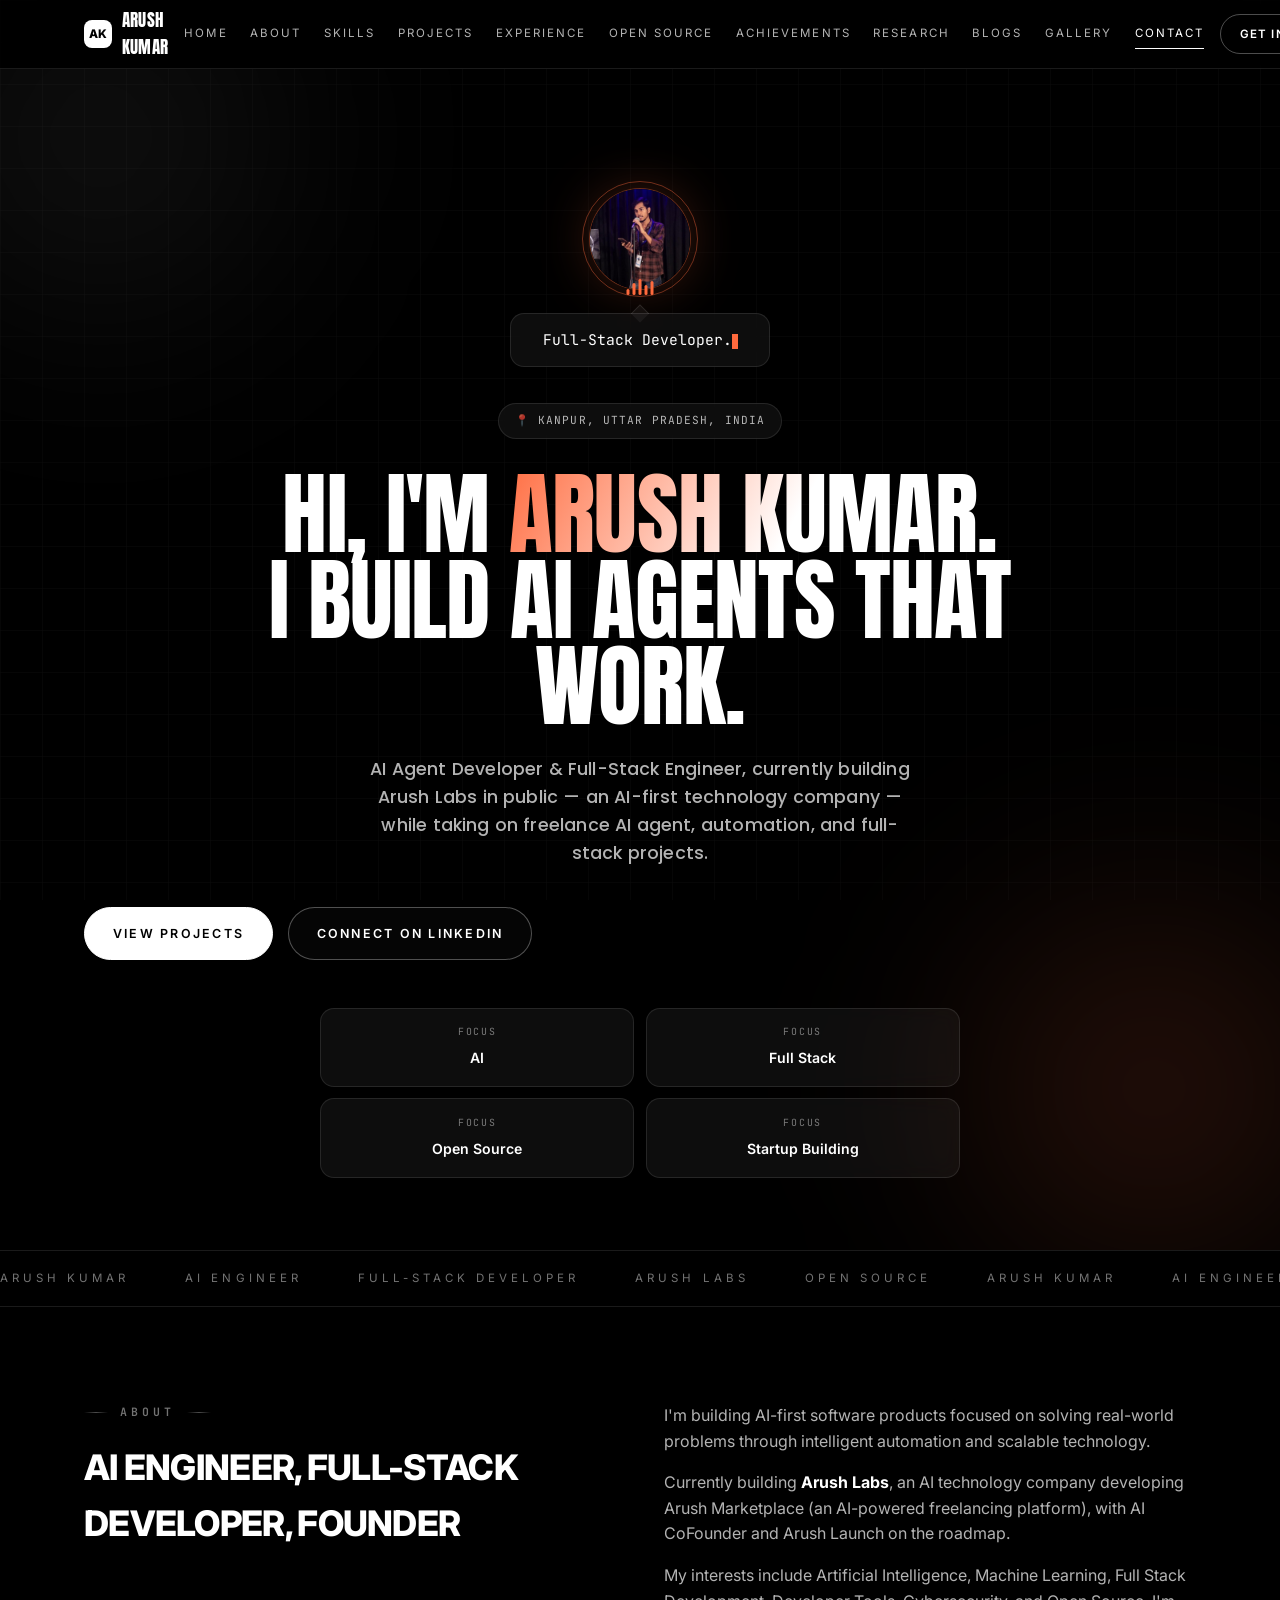
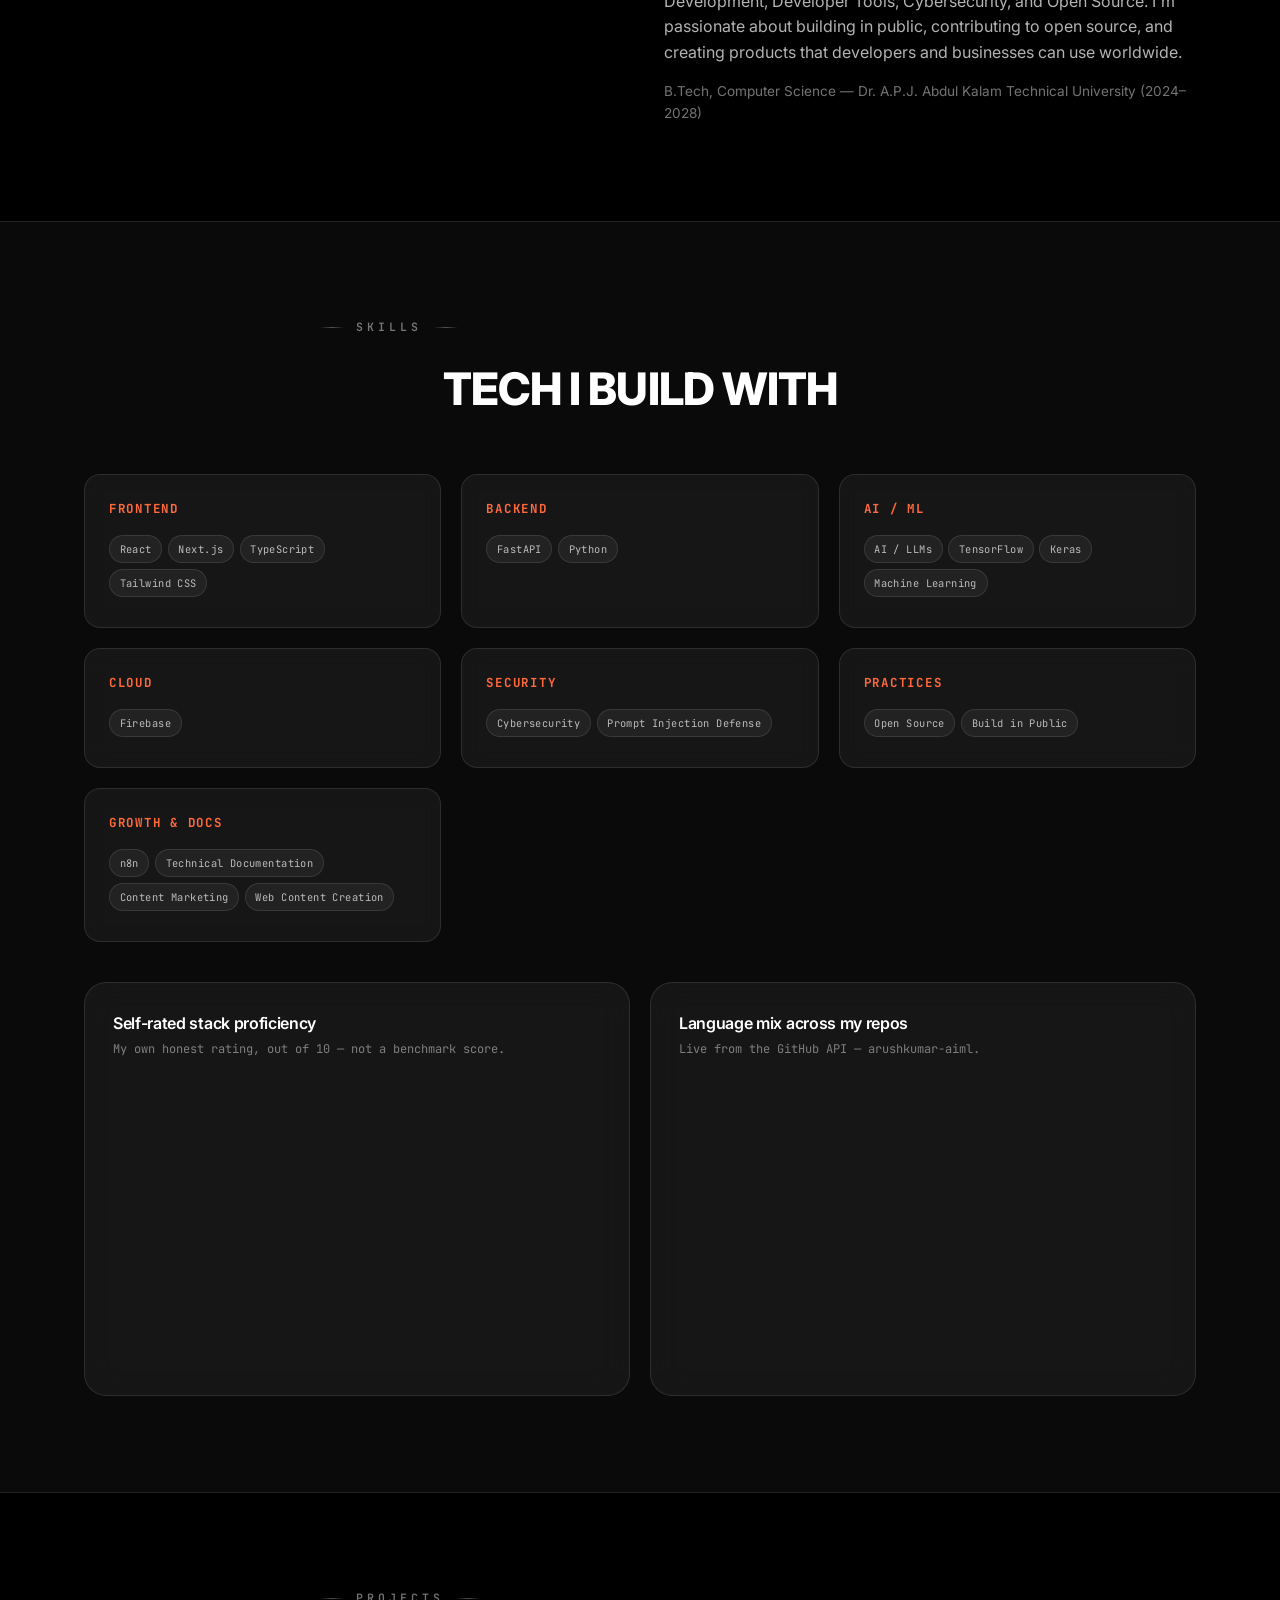
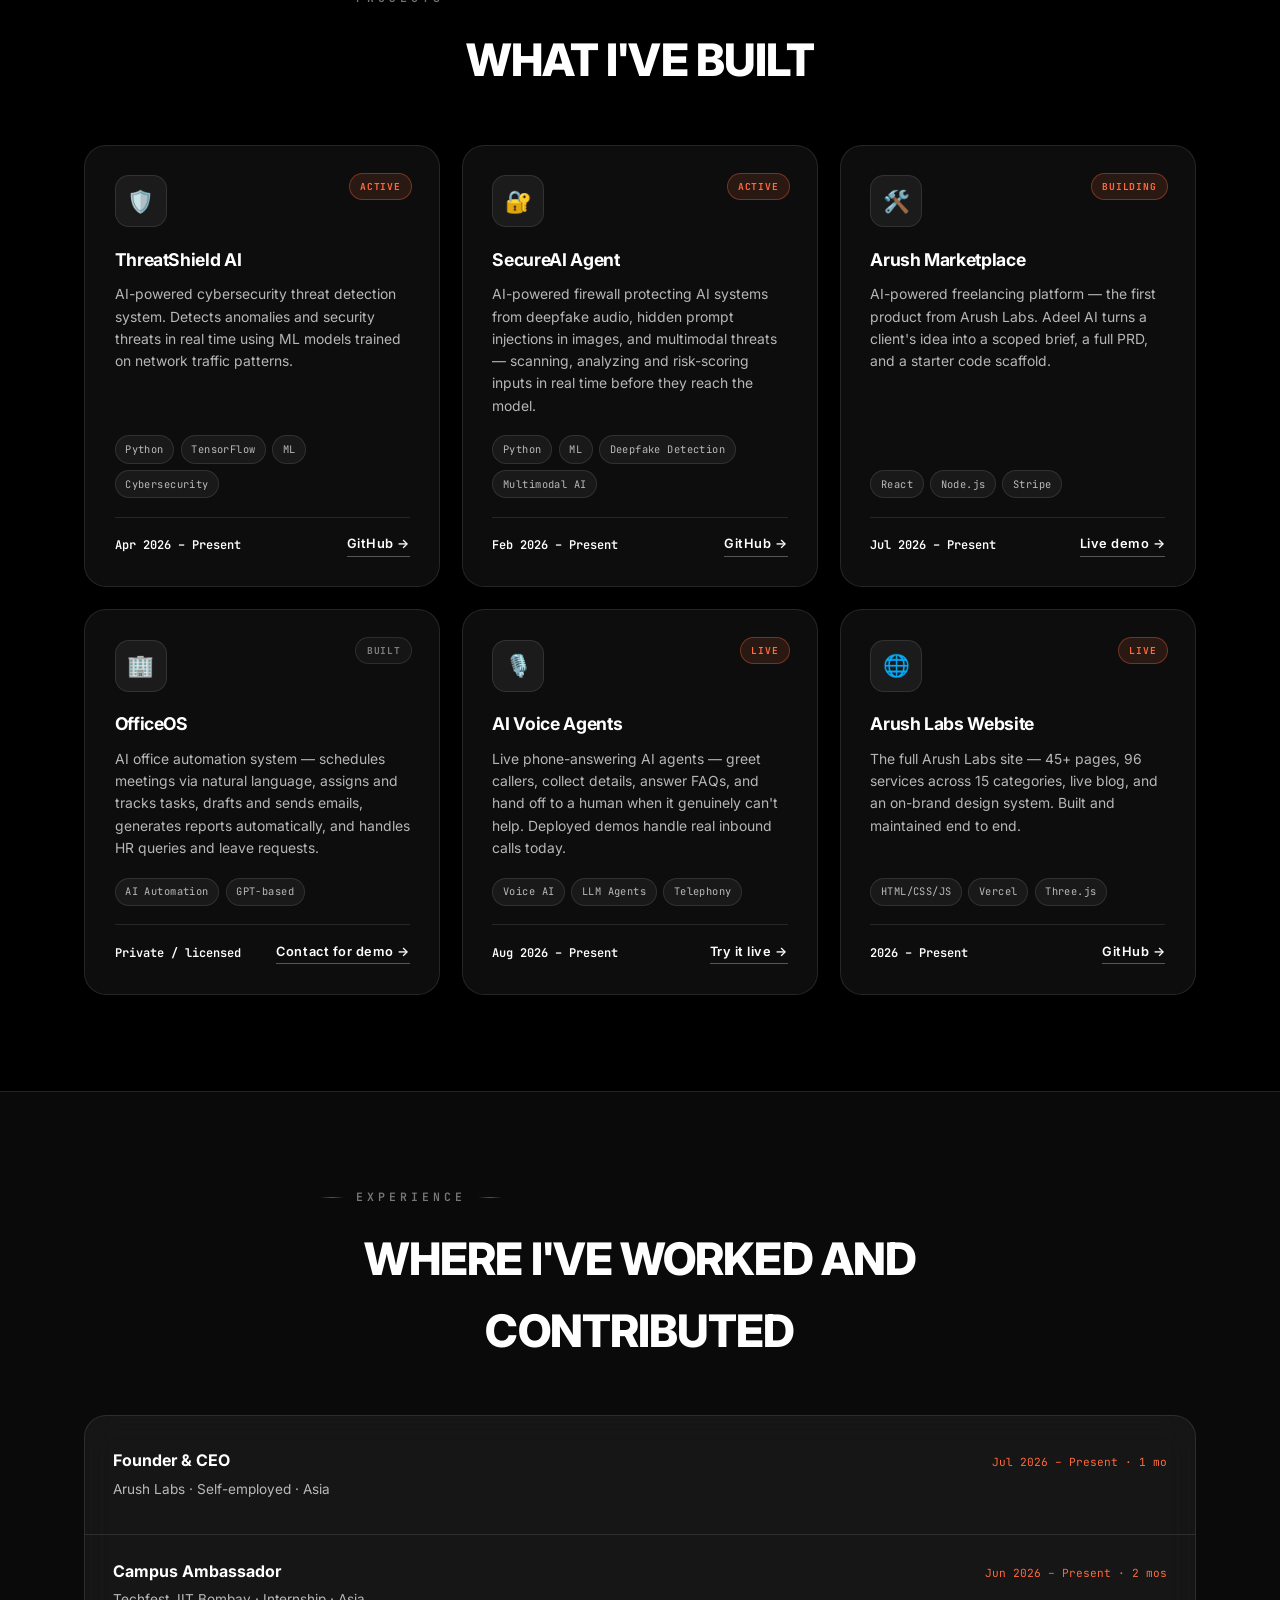
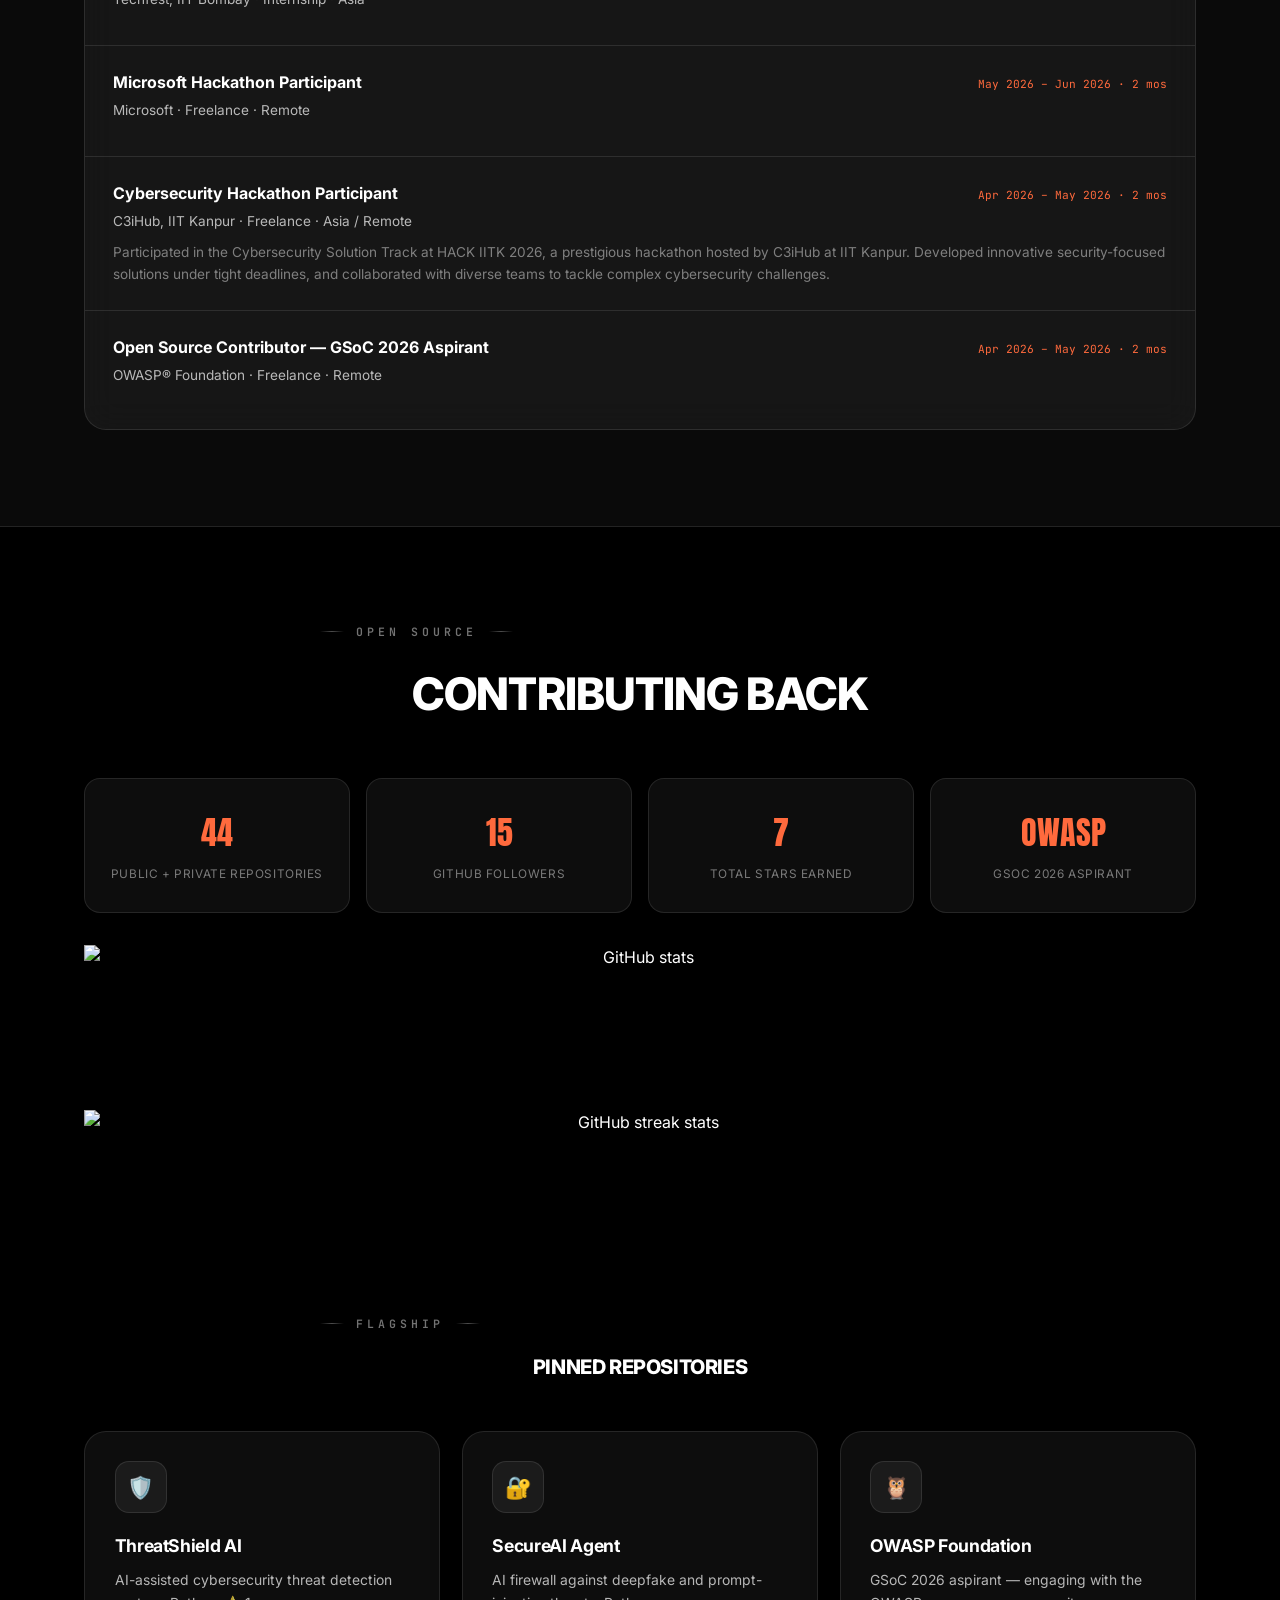
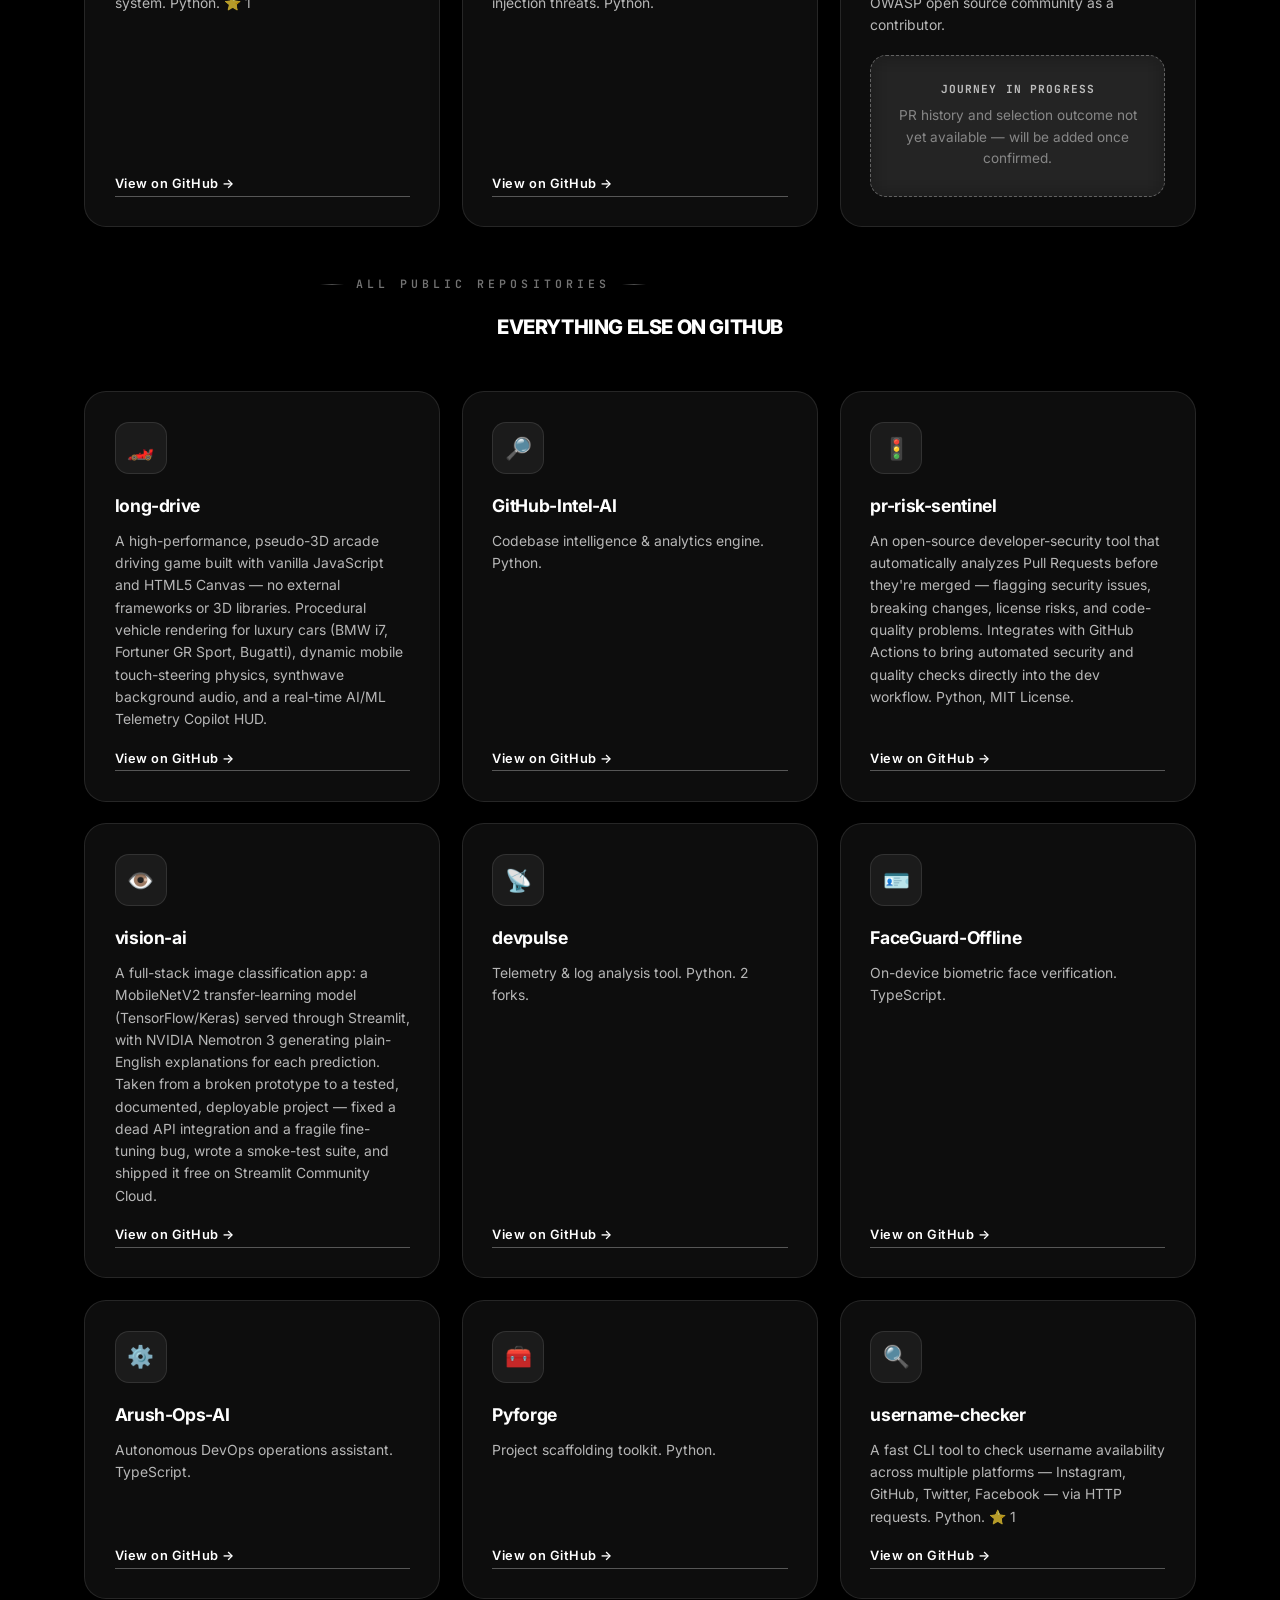
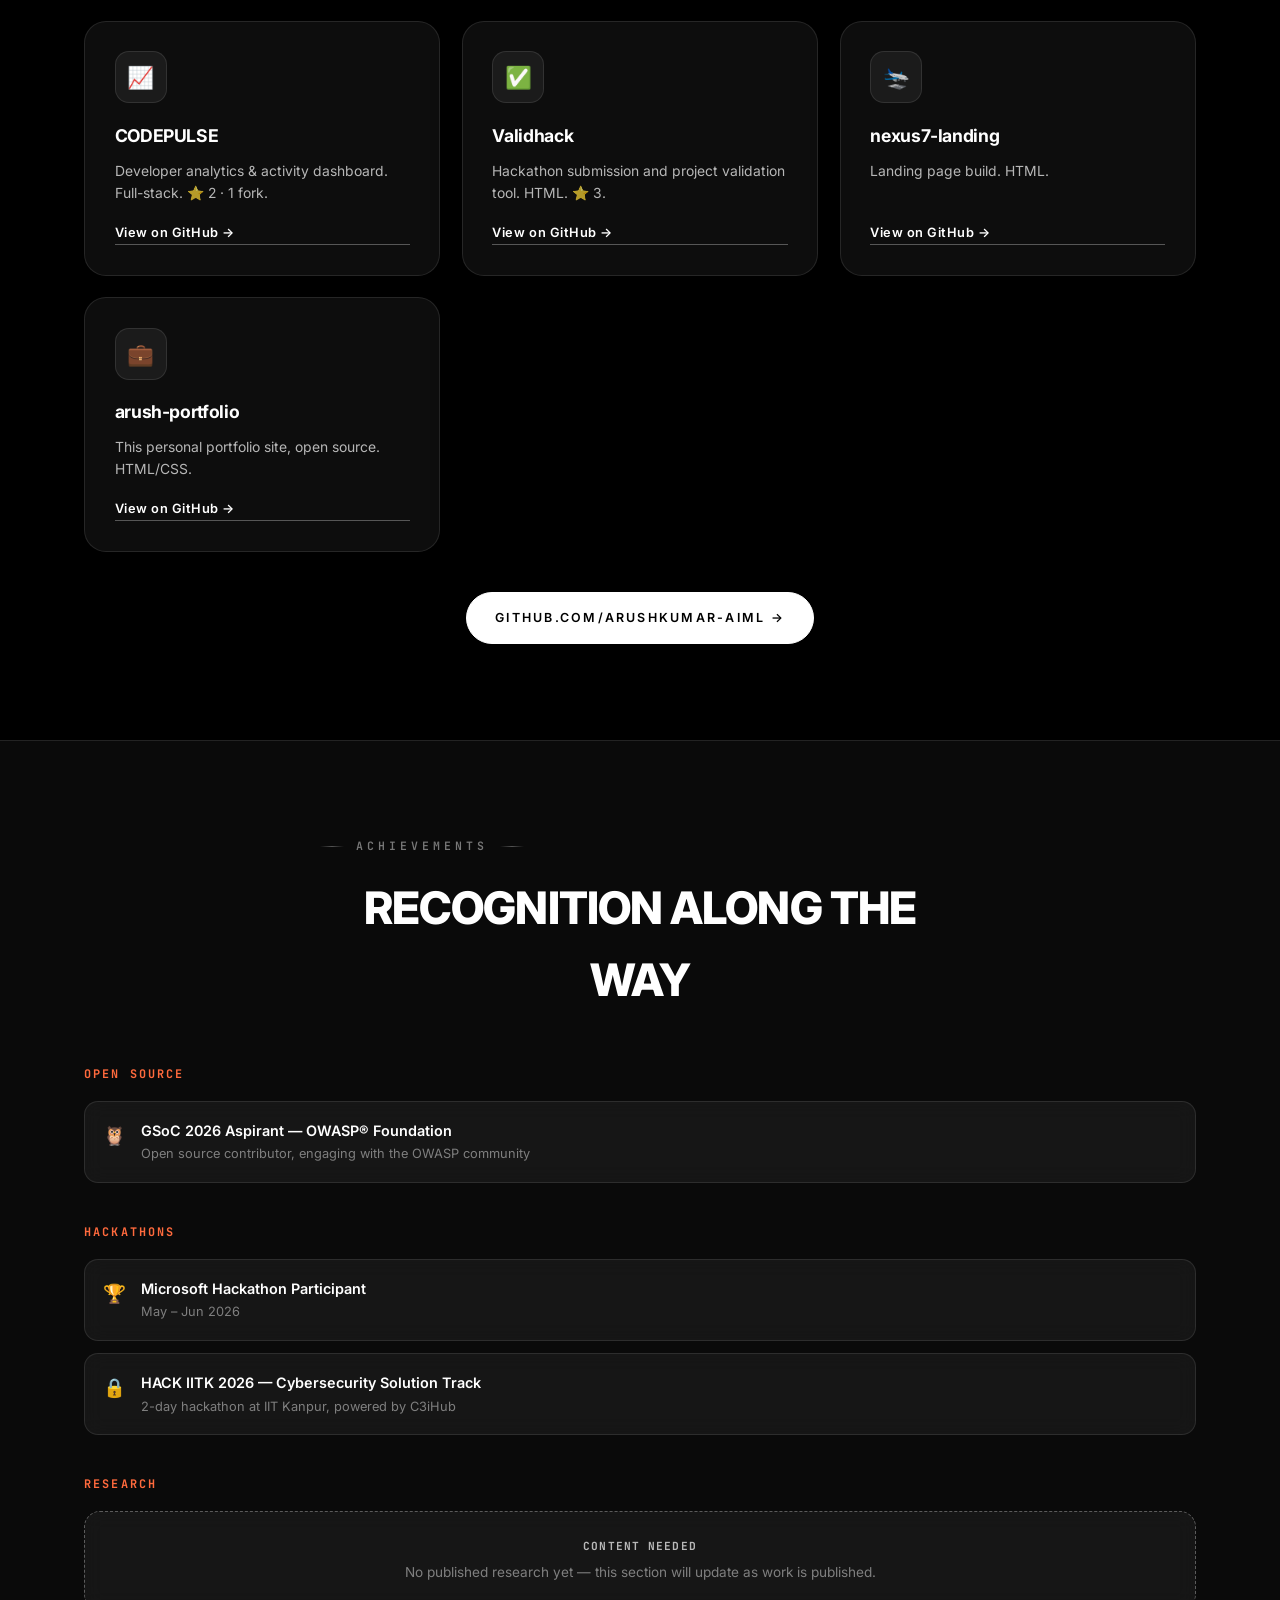
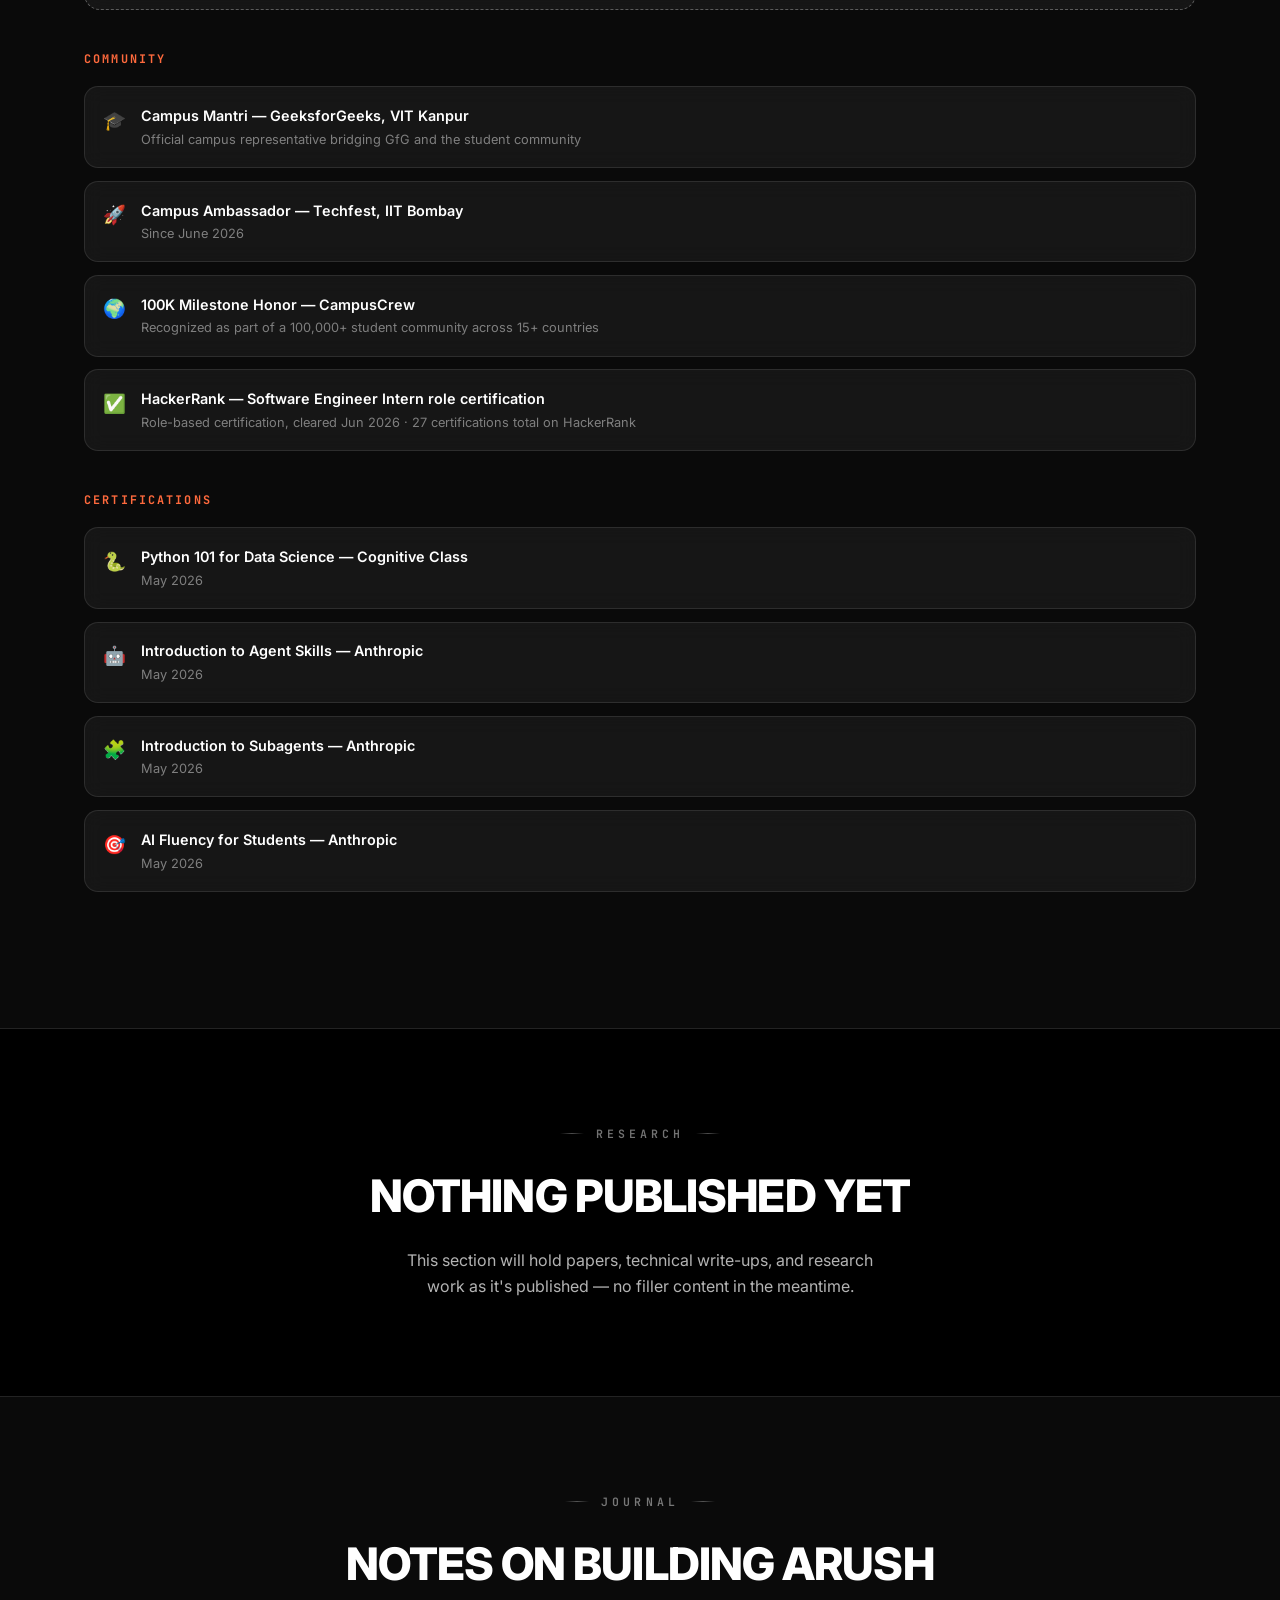
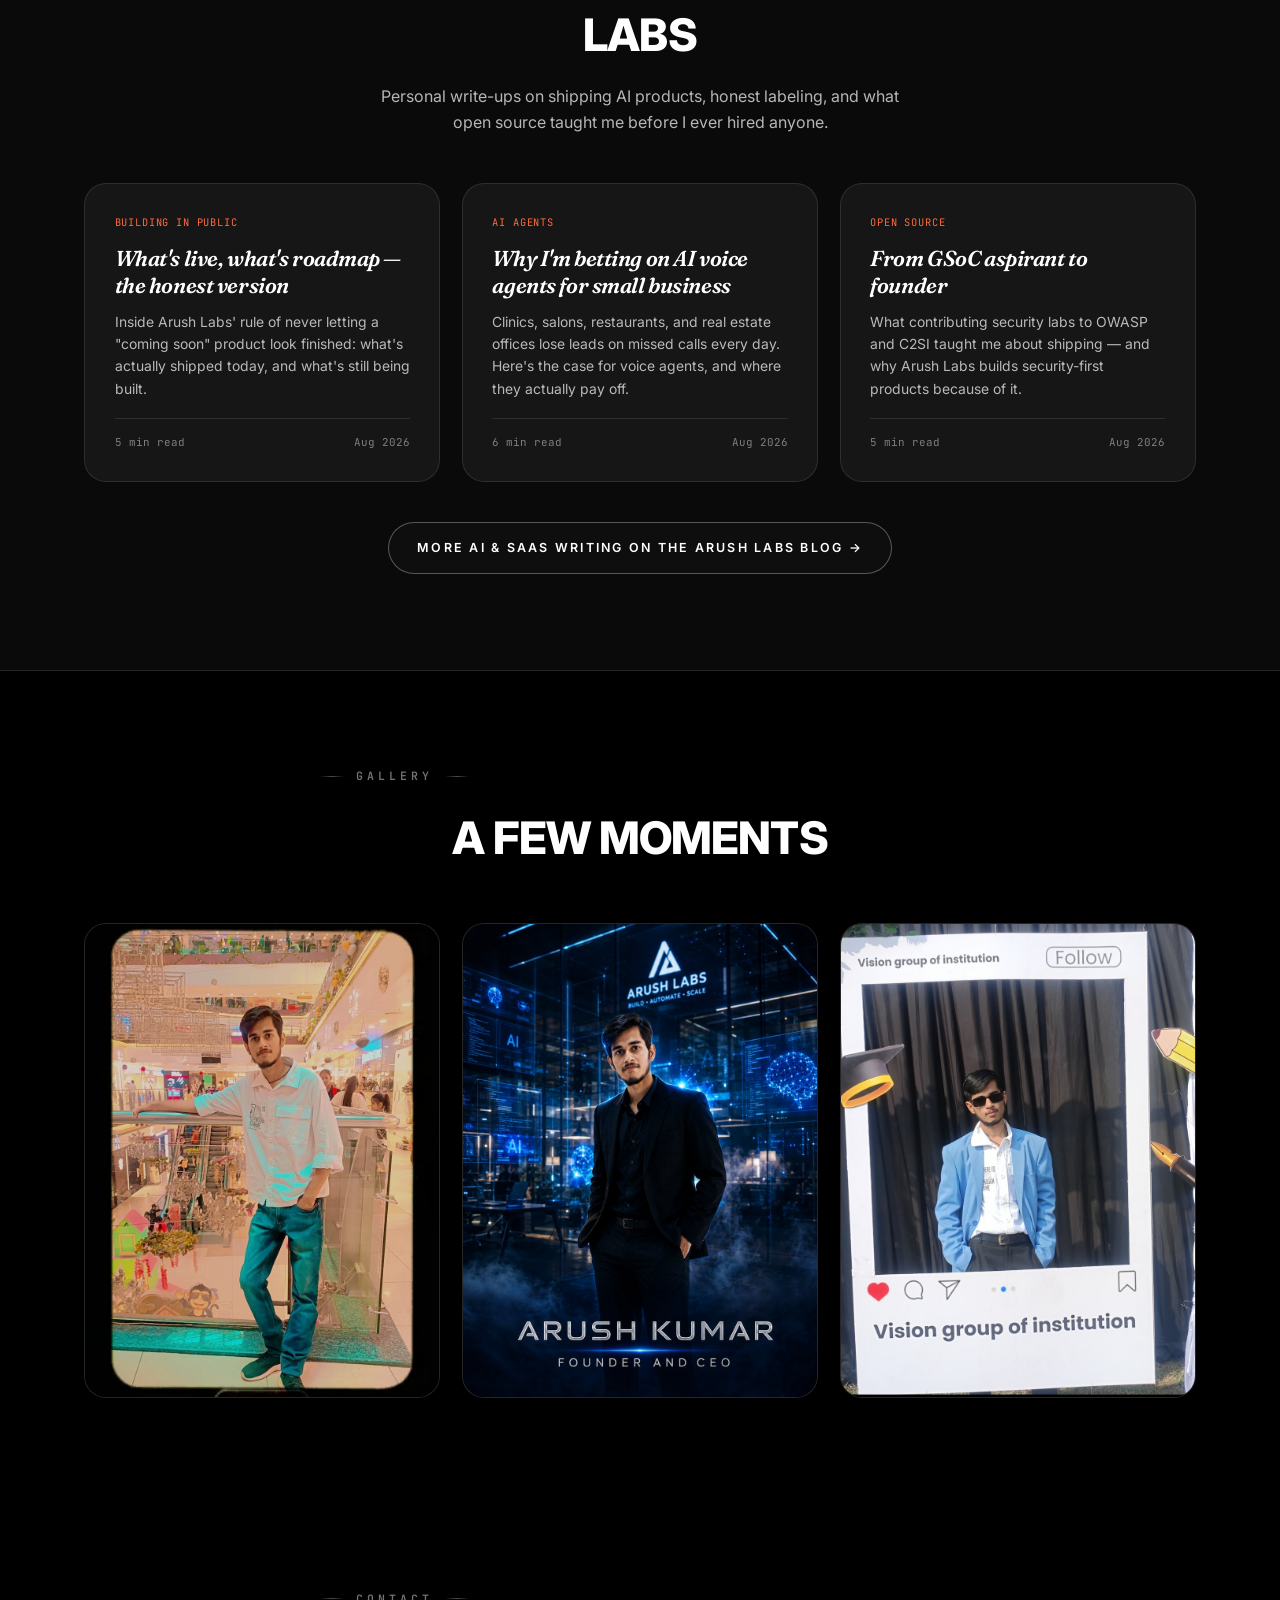
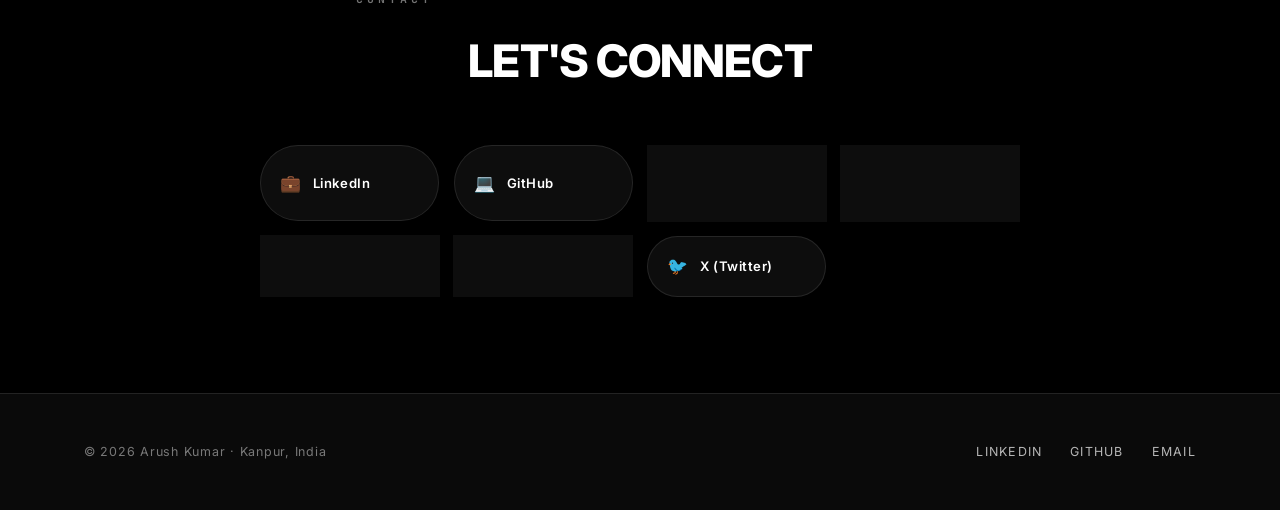
==== commit 531e384e: "complete" ====
--- a/index.html
+++ b/index.html
@@ -4,23 +4,25 @@
 <meta charset="UTF-8" />
 <meta name="google-site-verification" content="o4efBKhwgQYWz8WkiUQ7m55cxykIstLFXpBxEyG-v3M" />
 <meta name="viewport" content="width=device-width, initial-scale=1.0" />
-<title>Arush Kumar — AI Engineer & Full-Stack Developer</title>
-<meta name="description" content="Arush Kumar — AI Engineer, Full-Stack Developer, Open Source Contributor, and Founder of Arush Labs. Building AI products in public from Kanpur, India." />
+<title>Arush Kumar — AI Agent Developer & Founder, Arush Labs | Kanpur</title>
+<meta name="description" content="Arush Kumar builds AI voice agents, automation, and full-stack products as Founder of Arush Labs in Kanpur, India. Open for freelance AI agent & automation projects — view work, blog, and get in touch." />
 <link rel="canonical" href="https://arush-portfolio-sandy.vercel.app/" />
-<meta name="keywords" content="Arush Kumar, AI Engineer, Full-Stack Developer, Arush Labs Founder, Kanpur developer, AI products, open source contributor" />
+<meta name="keywords" content="Arush Kumar, AI agent developer, AI automation developer, n8n automation expert, Full-Stack Developer Kanpur, Arush Labs Founder, hire AI developer India, freelance AI engineer, open source contributor" />
 <meta name="author" content="Arush Kumar" />
-
-<meta property="og:title" content="Arush Kumar — AI Engineer & Full-Stack Developer" />
-<meta property="og:description" content="AI Engineer, Full-Stack Developer, Open Source Contributor, Founder of Arush Labs." />
+<meta name="robots" content="index, follow" />
+
+<meta property="og:title" content="Arush Kumar — AI Agent Developer & Founder, Arush Labs" />
+<meta property="og:description" content="AI voice agents, automation, and full-stack products — built from Kanpur, India. Open for freelance AI & automation projects." />
 <meta property="og:type" content="profile" />
 <meta property="og:url" content="https://arush-portfolio-sandy.vercel.app/" />
 <meta property="og:image" content="https://arush-portfolio-sandy.vercel.app/assets/avatar.jpg" />
 <meta property="og:image:width" content="500" />
 <meta property="og:image:height" content="500" />
+<meta property="og:locale" content="en_IN" />
 
 <meta name="twitter:card" content="summary_large_image" />
-<meta name="twitter:title" content="Arush Kumar — AI Engineer & Full-Stack Developer" />
-<meta name="twitter:description" content="AI Engineer, Full-Stack Developer, Open Source Contributor, Founder of Arush Labs." />
+<meta name="twitter:title" content="Arush Kumar — AI Agent Developer & Founder, Arush Labs" />
+<meta name="twitter:description" content="AI voice agents, automation, and full-stack products — built from Kanpur, India." />
 <meta name="twitter:image" content="https://arush-portfolio-sandy.vercel.app/assets/avatar.jpg" />
 
 <link rel="icon" href="assets/avatar.jpg">
@@ -53,6 +55,36 @@
     "https://instagram.com/arushwrites_",
     "https://github.com/arushkumar-aiml",
     "https://x.com/arushkumar9983"
+  ],
+  "knowsAbout": ["AI Agents", "Machine Learning", "Full-Stack Development", "AI Automation", "Cybersecurity", "n8n Workflow Automation"]
+}
+</script>
+<script type="application/ld+json">
+{
+  "@context": "https://schema.org",
+  "@type": "Blog",
+  "name": "Arush Kumar — Journal",
+  "url": "https://arush-portfolio-sandy.vercel.app/#blogs",
+  "author": { "@type": "Person", "name": "Arush Kumar" },
+  "blogPost": [
+    {
+      "@type": "BlogPosting",
+      "headline": "What's live, what's roadmap — the honest version",
+      "url": "https://arush-portfolio-sandy.vercel.app/blog/building-arush-labs-in-public.html",
+      "datePublished": "2026-08-13"
+    },
+    {
+      "@type": "BlogPosting",
+      "headline": "Why I'm betting on AI voice agents for small business",
+      "url": "https://arush-portfolio-sandy.vercel.app/blog/why-im-betting-on-ai-voice-agents.html",
+      "datePublished": "2026-08-13"
+    },
+    {
+      "@type": "BlogPosting",
+      "headline": "From GSoC aspirant to founder",
+      "url": "https://arush-portfolio-sandy.vercel.app/blog/from-gsoc-aspirant-to-founder.html",
+      "datePublished": "2026-08-13"
+    }
   ]
 }
 </script>
@@ -108,8 +140,8 @@
     </div>
 
     <span class="badge-pill">📍 Kanpur, Uttar Pradesh, India</span>
-    <h1>Hi, I'm <span class="accent">Arush Kumar</span>.<br>I build AI-native software.</h1>
-    <p class="lede">AI Engineer and Full-Stack Developer, currently building Arush Labs in public — an AI-first technology company — while contributing to open source along the way.</p>
+    <h1>Hi, I'm <span class="accent">Arush Kumar</span>.<br>I build AI agents that work.</h1>
+    <p class="lede">AI Agent Developer &amp; Full-Stack Engineer, currently building Arush Labs in public — an AI-first technology company — while taking on freelance AI agent, automation, and full-stack projects.</p>
 
     <div class="cta-row center" style="margin-bottom:3rem;">
       <a class="btn btn-primary" href="#projects">View projects</a>
@@ -519,11 +551,37 @@
 </section>
 
 <section class="section section-alt" id="blogs">
-  <div class="wrap center" data-reveal>
-    <div class="eyebrow center">Blogs</div>
-    <h2 style="margin-bottom:1rem;">Writing, for now, happens in public updates</h2>
-    <p style="max-width:480px; margin:0 auto 1.5rem;">Long-form posts aren't live yet — in the meantime, build-in-public updates on Arush Marketplace are shared regularly on LinkedIn.</p>
-    <div class="cta-row center"><a class="btn btn-ghost" href="https://www.linkedin.com/in/arushkumar9983" target="_blank" rel="noopener">Read updates on LinkedIn →</a></div>
+  <div class="wrap">
+    <div class="section-head">
+      <div class="eyebrow" style="justify-content:center;">Journal</div>
+      <h2>Notes on building Arush Labs</h2>
+      <p style="max-width:520px; margin:.75rem auto 0;">Personal write-ups on shipping AI products, honest labeling, and what open source taught me before I ever hired anyone.</p>
+    </div>
+
+    <div class="blog-grid" data-reveal>
+      <a class="blog-card" href="blog/building-arush-labs-in-public.html">
+        <div class="b-cat">Building in Public</div>
+        <h3>What's live, what's roadmap — the honest version</h3>
+        <p class="desc">Inside Arush Labs' rule of never letting a "coming soon" product look finished: what's actually shipped today, and what's still being built.</p>
+        <div class="b-meta"><span>5 min read</span><span>Aug 2026</span></div>
+      </a>
+      <a class="blog-card" href="blog/why-im-betting-on-ai-voice-agents.html">
+        <div class="b-cat">AI Agents</div>
+        <h3>Why I'm betting on AI voice agents for small business</h3>
+        <p class="desc">Clinics, salons, restaurants, and real estate offices lose leads on missed calls every day. Here's the case for voice agents, and where they actually pay off.</p>
+        <div class="b-meta"><span>6 min read</span><span>Aug 2026</span></div>
+      </a>
+      <a class="blog-card" href="blog/from-gsoc-aspirant-to-founder.html">
+        <div class="b-cat">Open Source</div>
+        <h3>From GSoC aspirant to founder</h3>
+        <p class="desc">What contributing security labs to OWASP and C2SI taught me about shipping — and why Arush Labs builds security-first products because of it.</p>
+        <div class="b-meta"><span>5 min read</span><span>Aug 2026</span></div>
+      </a>
+    </div>
+
+    <div class="center" style="margin-top:2.5rem;">
+      <a class="btn btn-ghost" href="https://arushlabs.vercel.app/blog" target="_blank" rel="noopener">More AI &amp; SaaS writing on the Arush Labs blog →</a>
+    </div>
   </div>
 </section>
 
--- a/css/style.css
+++ b/css/style.css
@@ -5,7 +5,7 @@
    glassmorphic cards, marquee, pill buttons, grid overlay)
    ============================================================ */
 
-@import url('https://fonts.googleapis.com/css2?family=Anton&family=Inter:wght@400;500;600;700;800&family=Poppins:wght@400;500;600;700&family=JetBrains+Mono:wght@400;500;600&display=swap');
+@import url('https://fonts.googleapis.com/css2?family=Anton&family=Fraunces:ital,opsz,wght@0,9..144,400;0,9..144,500;0,9..144,600;1,9..144,500&family=Inter:wght@400;500;600;700;800&family=Poppins:wght@400;500;600;700&family=JetBrains+Mono:wght@400;500;600&display=swap');
 
 :root {
   --bg: #000000;
@@ -39,6 +39,7 @@
   --font-body: 'Inter', sans-serif;
   --font-shine: 'Poppins', sans-serif;
   --font-mono: 'JetBrains Mono', monospace;
+  --font-serif: 'Fraunces', 'Georgia', serif;
 }
 
 * {
@@ -1434,3 +1435,170 @@
   object-fit: cover;
   display: block;
 }
+
+/* ============================================================
+   JOURNAL / BLOG — editorial layer
+   Serif display headlines on the same dark-glass system, tied
+   together with a signature accent rule-and-dot divider.
+   ============================================================ */
+
+.rule-dot {
+  display: flex;
+  align-items: center;
+  gap: .6rem;
+  margin: 0 auto 2.5rem;
+  width: fit-content;
+}
+.rule-dot::before,
+.rule-dot::after {
+  content: "";
+  width: 40px;
+  height: 1px;
+  background: var(--border-strong);
+}
+.rule-dot span {
+  width: 6px;
+  height: 6px;
+  border-radius: 50%;
+  background: var(--accent);
+}
+
+.blog-grid {
+  display: grid;
+  grid-template-columns: repeat(3, 1fr);
+  gap: 1.35rem;
+}
+@media (max-width:920px) { .blog-grid { grid-template-columns: 1fr 1fr; } }
+@media (max-width:640px) { .blog-grid { grid-template-columns: 1fr; } }
+
+.blog-card {
+  background: var(--glass);
+  border: 1px solid var(--border);
+  border-radius: var(--radius-lg);
+  padding: 1.85rem;
+  display: flex;
+  flex-direction: column;
+  text-decoration: none;
+  color: inherit;
+  transition: border-color .25s, transform .25s, box-shadow .25s;
+}
+.blog-card:hover {
+  border-color: var(--border-strong);
+  transform: translateY(-4px);
+  box-shadow: 0 20px 40px -20px rgba(0, 0, 0, .6);
+}
+.blog-card .b-cat {
+  font-family: var(--font-mono);
+  font-size: .65rem;
+  letter-spacing: .08em;
+  text-transform: uppercase;
+  color: var(--accent);
+  margin-bottom: .9rem;
+}
+.blog-card h3 {
+  font-family: var(--font-serif);
+  font-weight: 600;
+  font-style: italic;
+  font-size: 1.35rem;
+  line-height: 1.25;
+  text-transform: none;
+  margin-bottom: .75rem;
+  color: var(--text);
+}
+.blog-card p.desc {
+  font-size: .87rem;
+  color: var(--text-2);
+  flex: 1;
+  margin-bottom: 1.15rem;
+}
+.blog-card .b-meta {
+  font-family: var(--font-mono);
+  font-size: .68rem;
+  color: var(--muted);
+  display: flex;
+  justify-content: space-between;
+  border-top: 1px solid var(--border);
+  padding-top: .9rem;
+}
+
+/* ---- article page ---- */
+.post-hero {
+  padding: 7rem 0 3rem;
+  text-align: center;
+}
+.post-hero .b-cat { text-align:center; }
+.post-hero h1 {
+  font-family: var(--font-serif);
+  font-style: italic;
+  font-weight: 600;
+  font-size: clamp(2rem, 5.5vw, 3.4rem);
+  line-height: 1.15;
+  max-width: 780px;
+  margin: 0 auto 1.4rem;
+  text-transform: none;
+  letter-spacing: 0;
+}
+.post-meta {
+  font-family: var(--font-mono);
+  font-size: .75rem;
+  color: var(--muted);
+  display: flex;
+  gap: 1rem;
+  justify-content: center;
+  flex-wrap: wrap;
+}
+
+.article-body {
+  max-width: 680px;
+  margin: 0 auto;
+  padding-bottom: 2rem;
+}
+.article-body p {
+  font-size: 1.05rem;
+  line-height: 1.8;
+  color: var(--text-2);
+  margin-bottom: 1.4rem;
+}
+.article-body h2 {
+  font-family: var(--font-serif);
+  font-weight: 600;
+  font-size: 1.6rem;
+  color: var(--text);
+  margin: 2.6rem 0 1rem;
+  text-transform: none;
+}
+.article-body ul {
+  margin: 0 0 1.4rem 1.2rem;
+  color: var(--text-2);
+}
+.article-body li { margin-bottom: .55rem; line-height: 1.7; }
+.article-body strong { color: var(--text); }
+.article-body blockquote {
+  font-family: var(--font-serif);
+  font-style: italic;
+  font-size: 1.3rem;
+  line-height: 1.5;
+  color: var(--text);
+  border-left: 2px solid var(--accent);
+  padding: .2rem 0 .2rem 1.5rem;
+  margin: 2.2rem 0;
+}
+.callout {
+  background: var(--glass);
+  border: 1px solid var(--border);
+  border-radius: var(--radius-lg);
+  padding: 1.5rem 1.75rem;
+  margin: 2.2rem 0;
+  backdrop-filter: blur(12px);
+}
+.callout .b-cat { margin-bottom: .5rem; }
+.callout p { margin-bottom: .5rem; font-size: .95rem; }
+.callout a.link-cta { font-size: .85rem; }
+
+.post-foot {
+  max-width: 680px;
+  margin: 3rem auto 0;
+  padding-top: 2rem;
+  border-top: 1px solid var(--border);
+  text-align: center;
+}
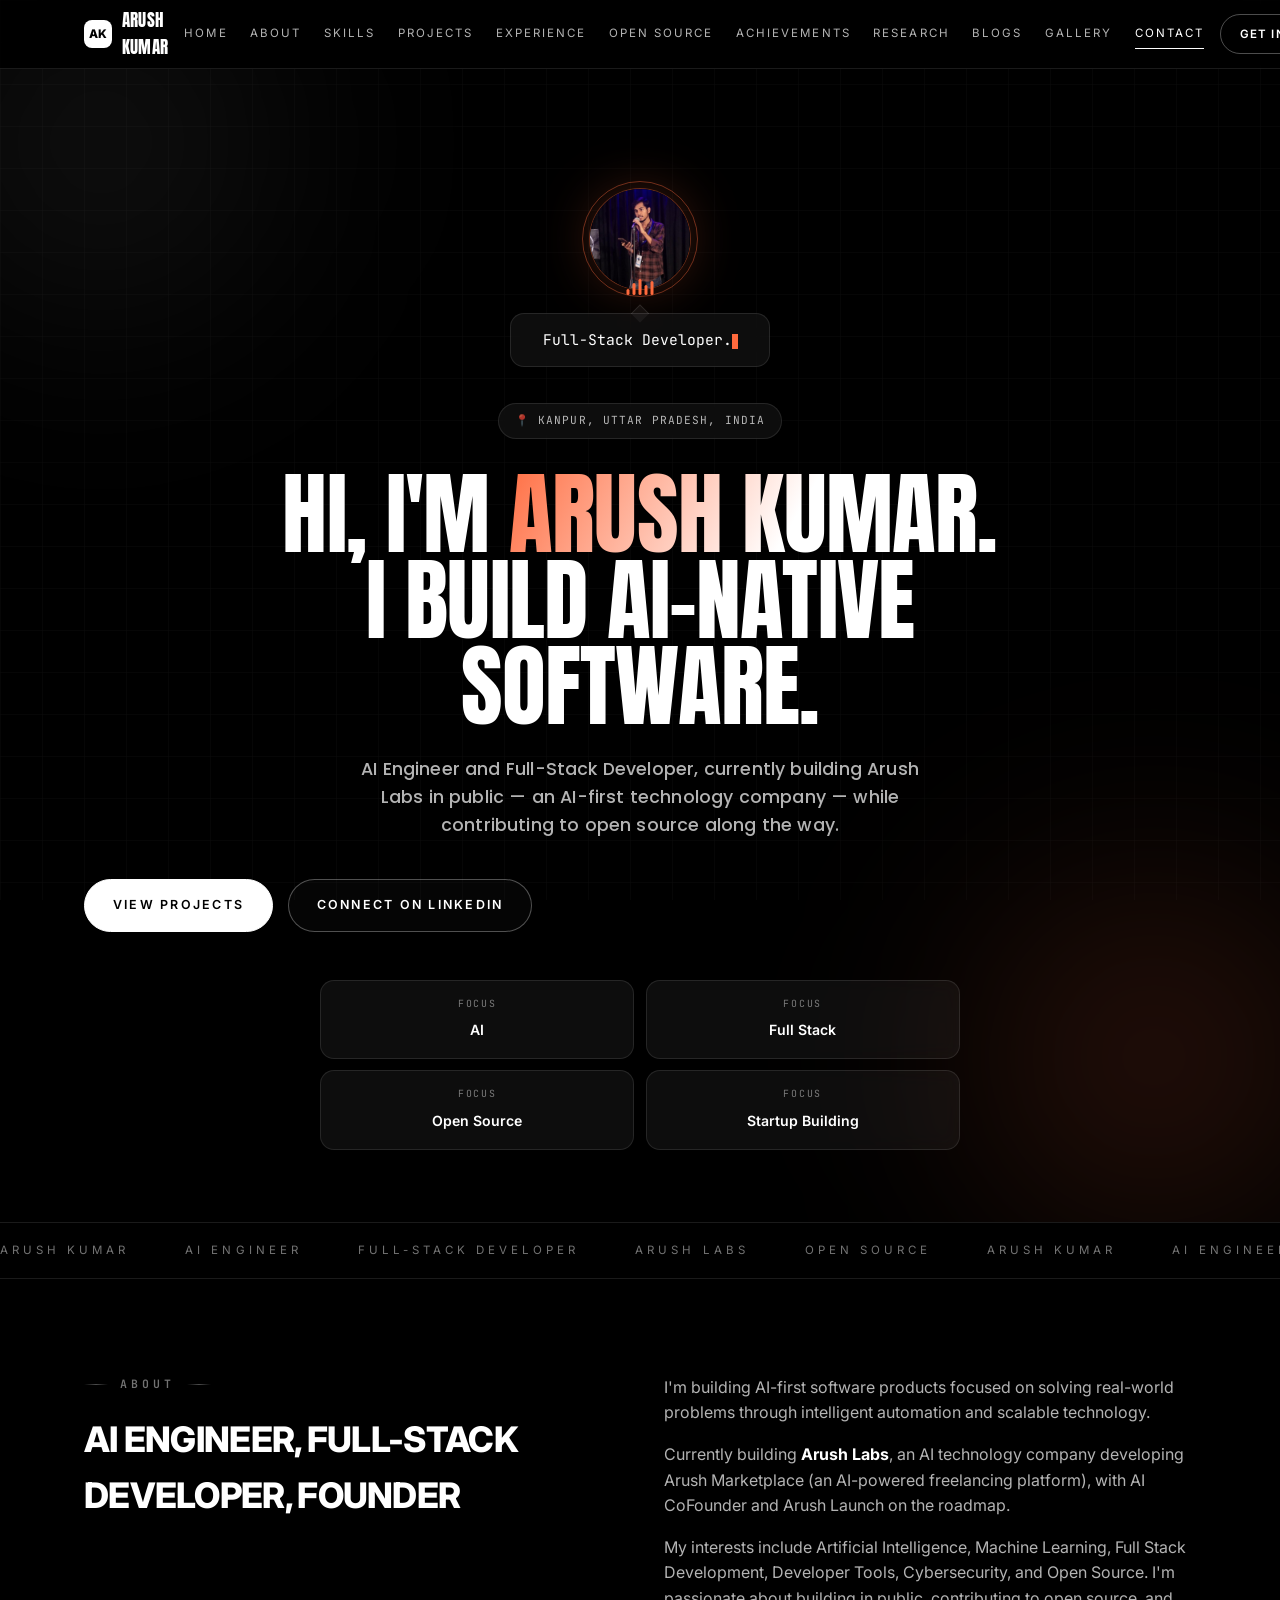
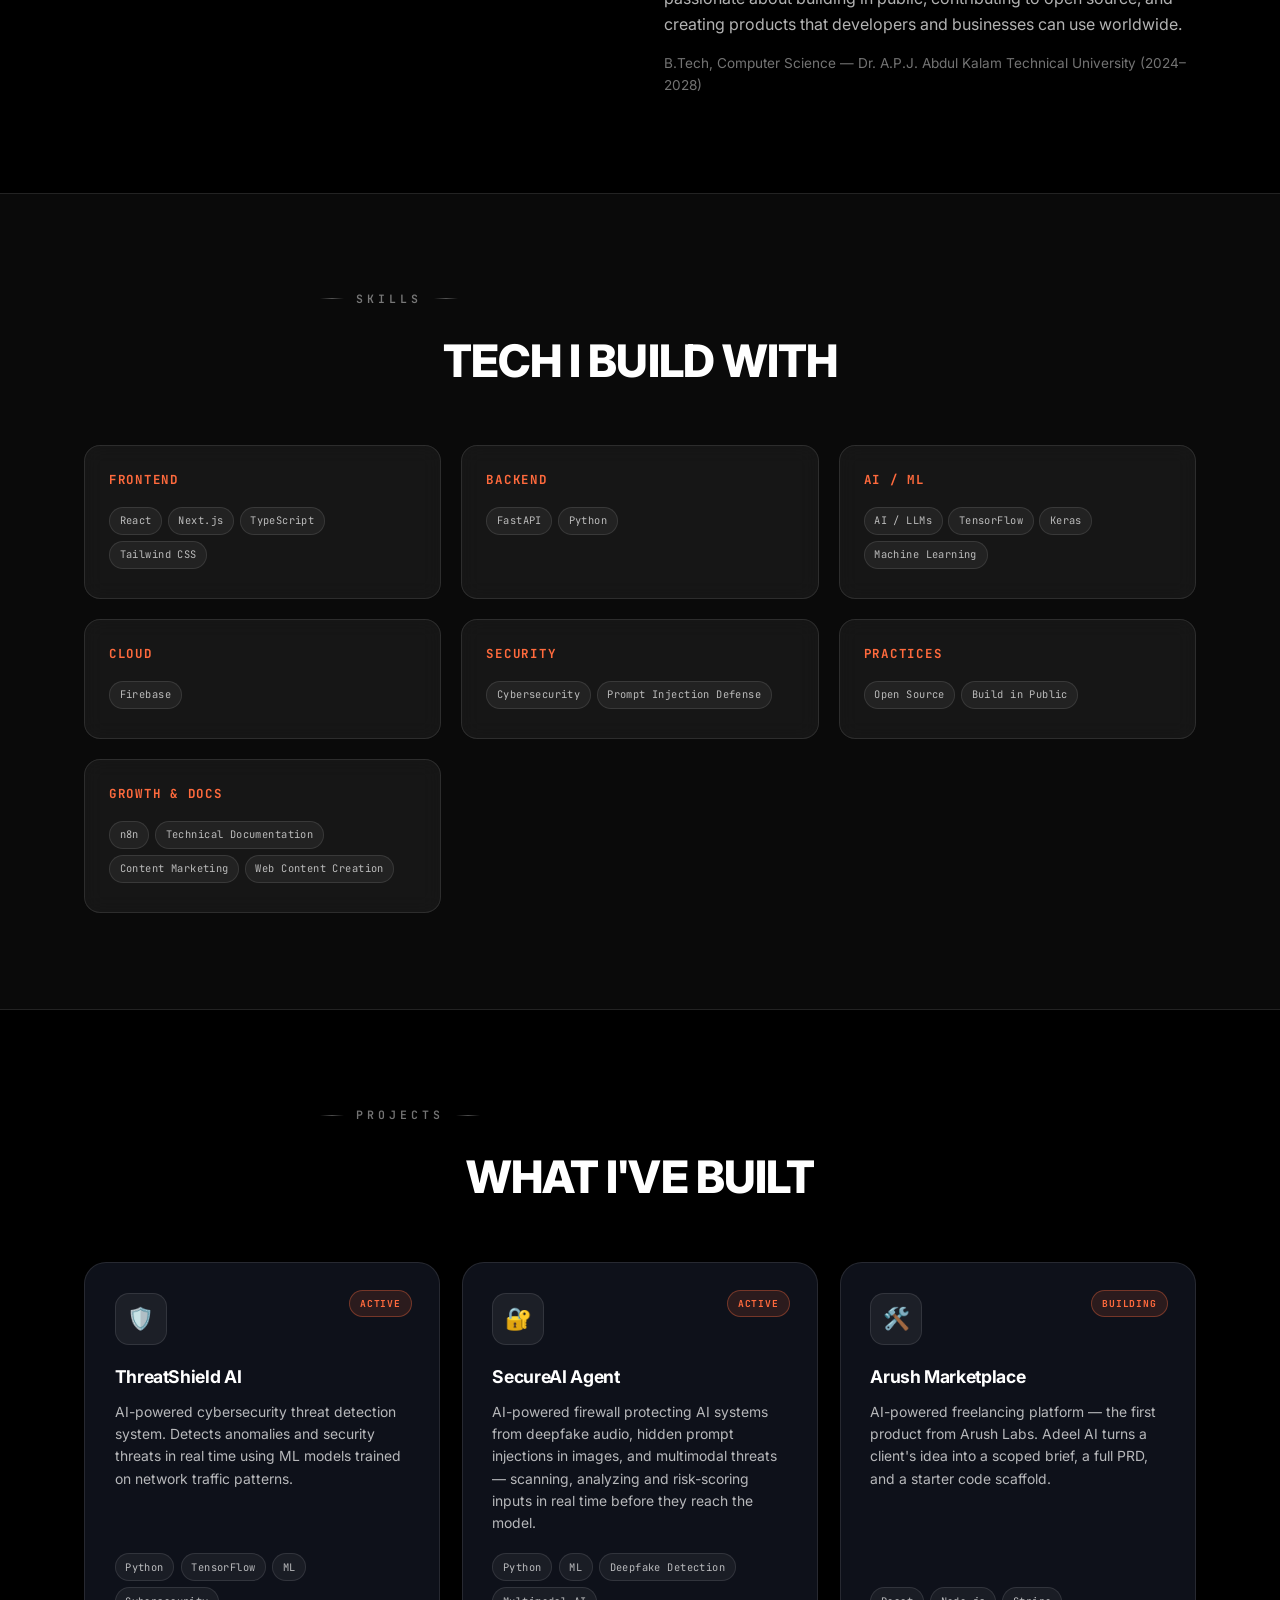
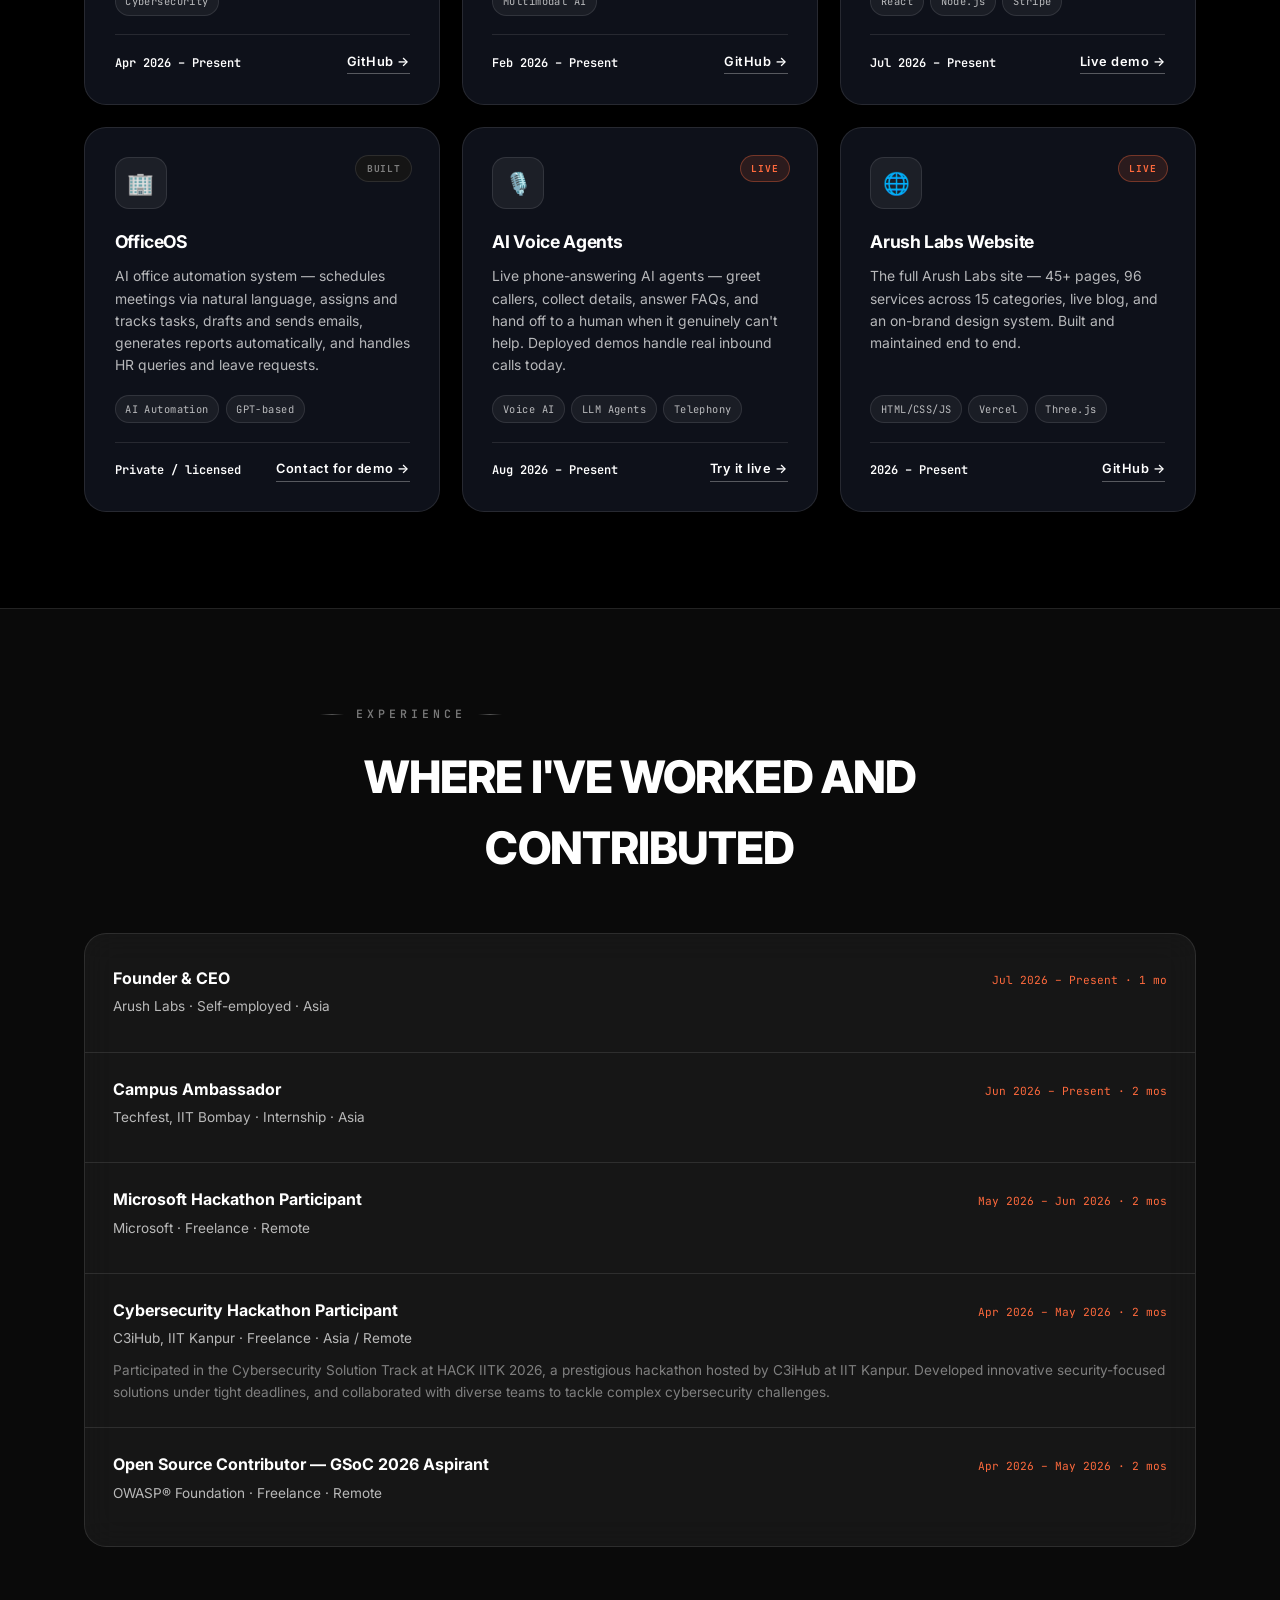
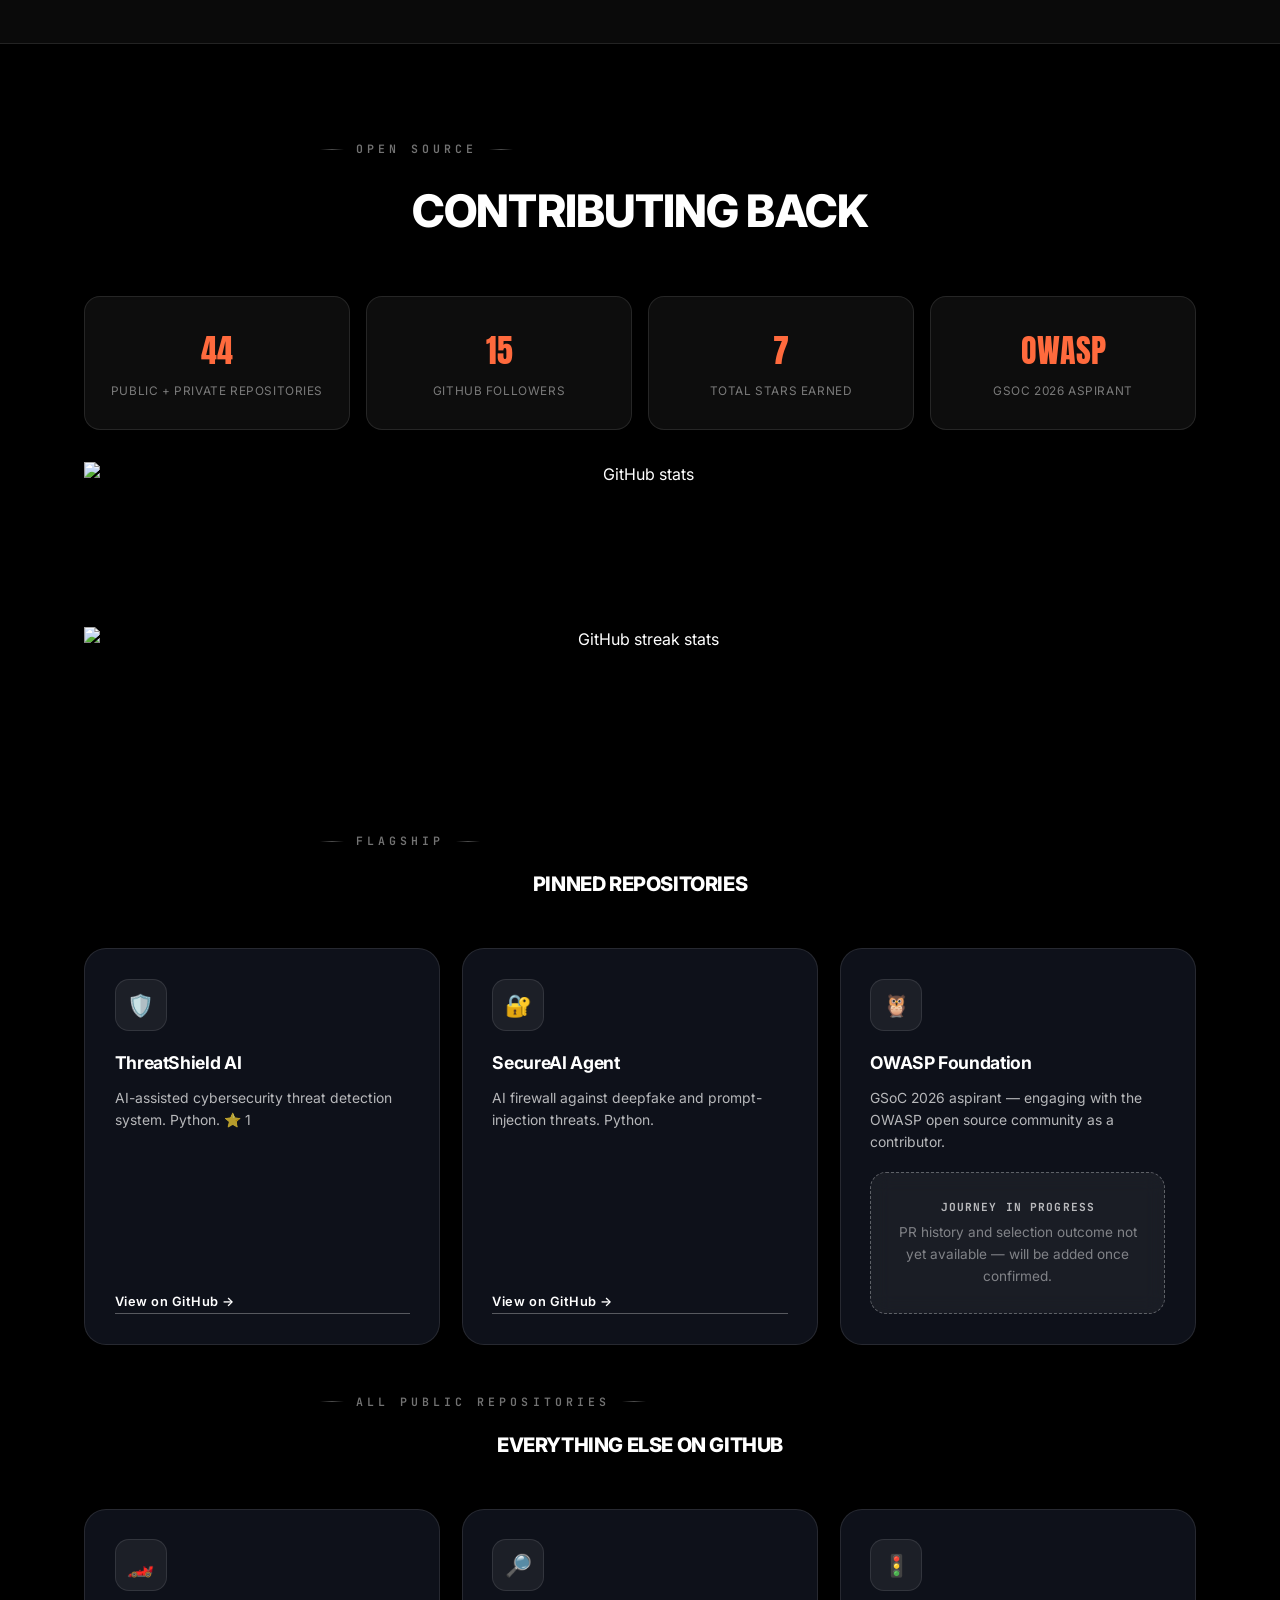
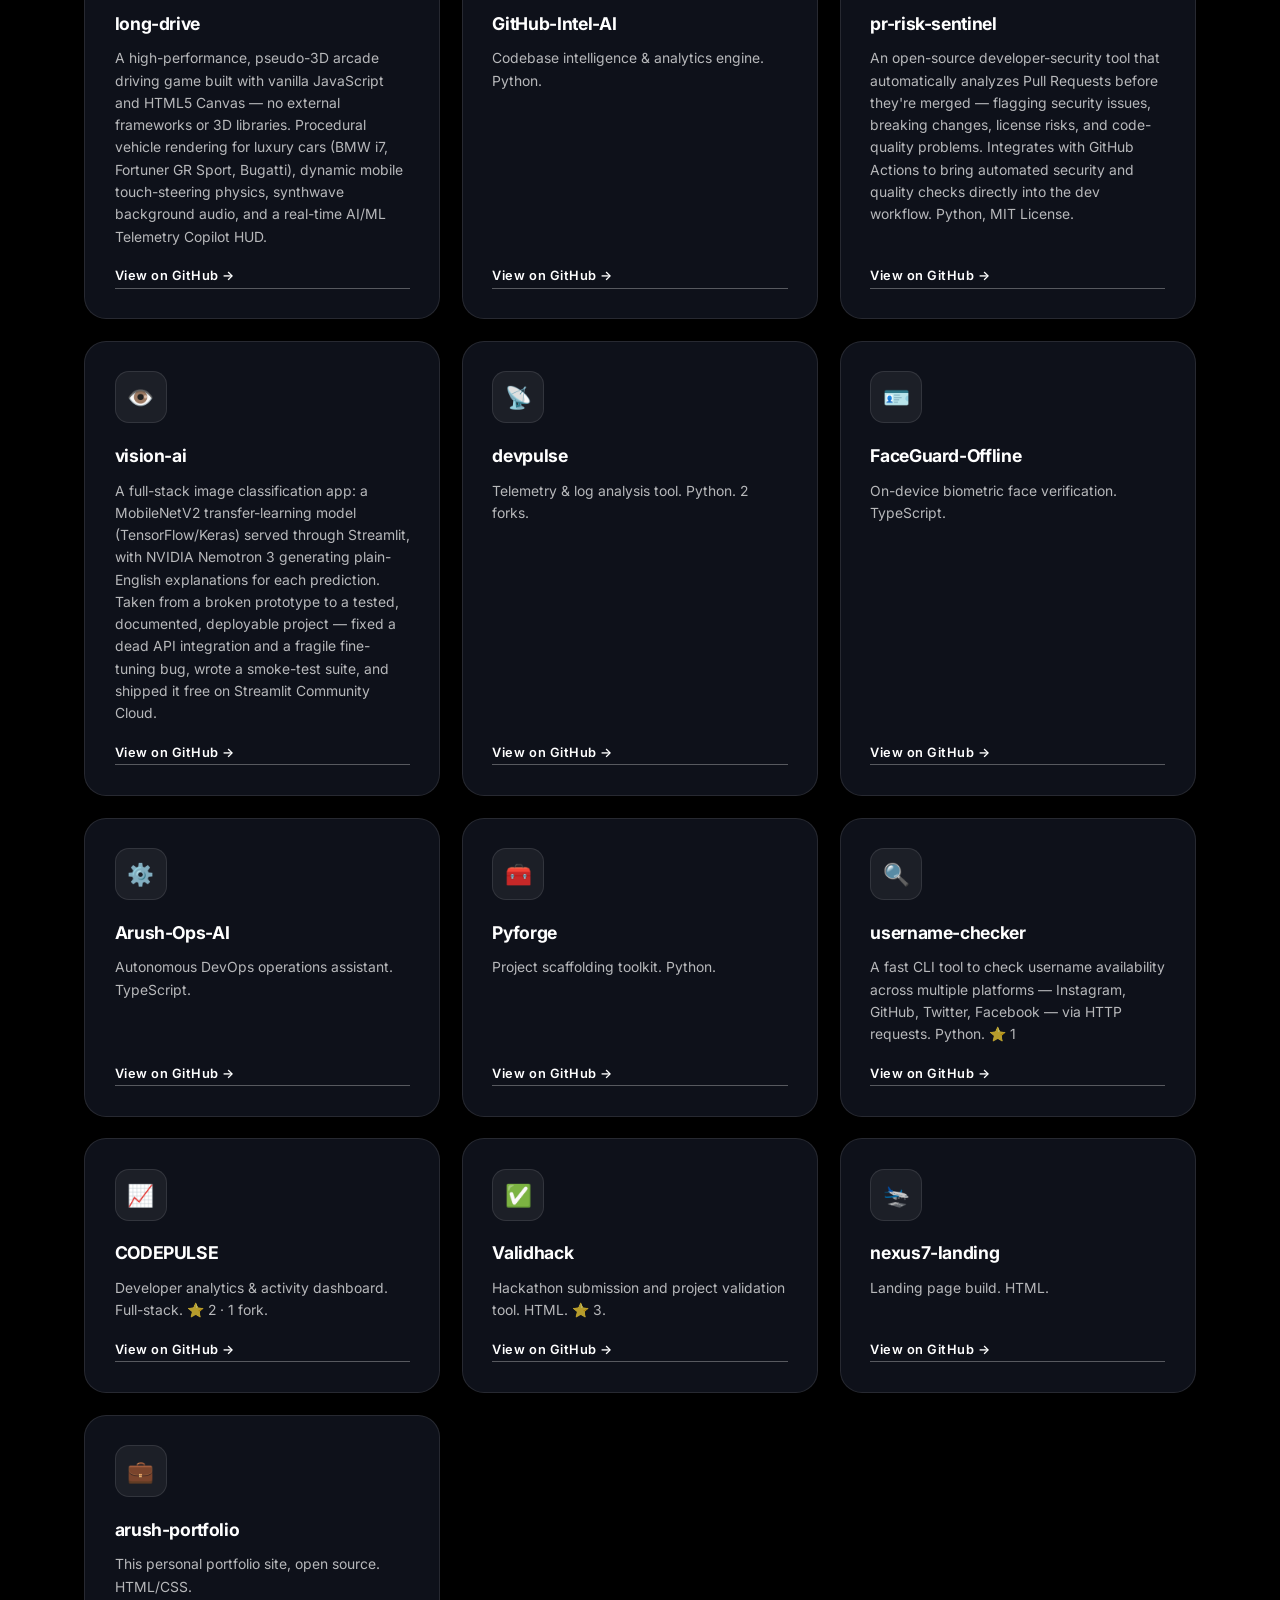
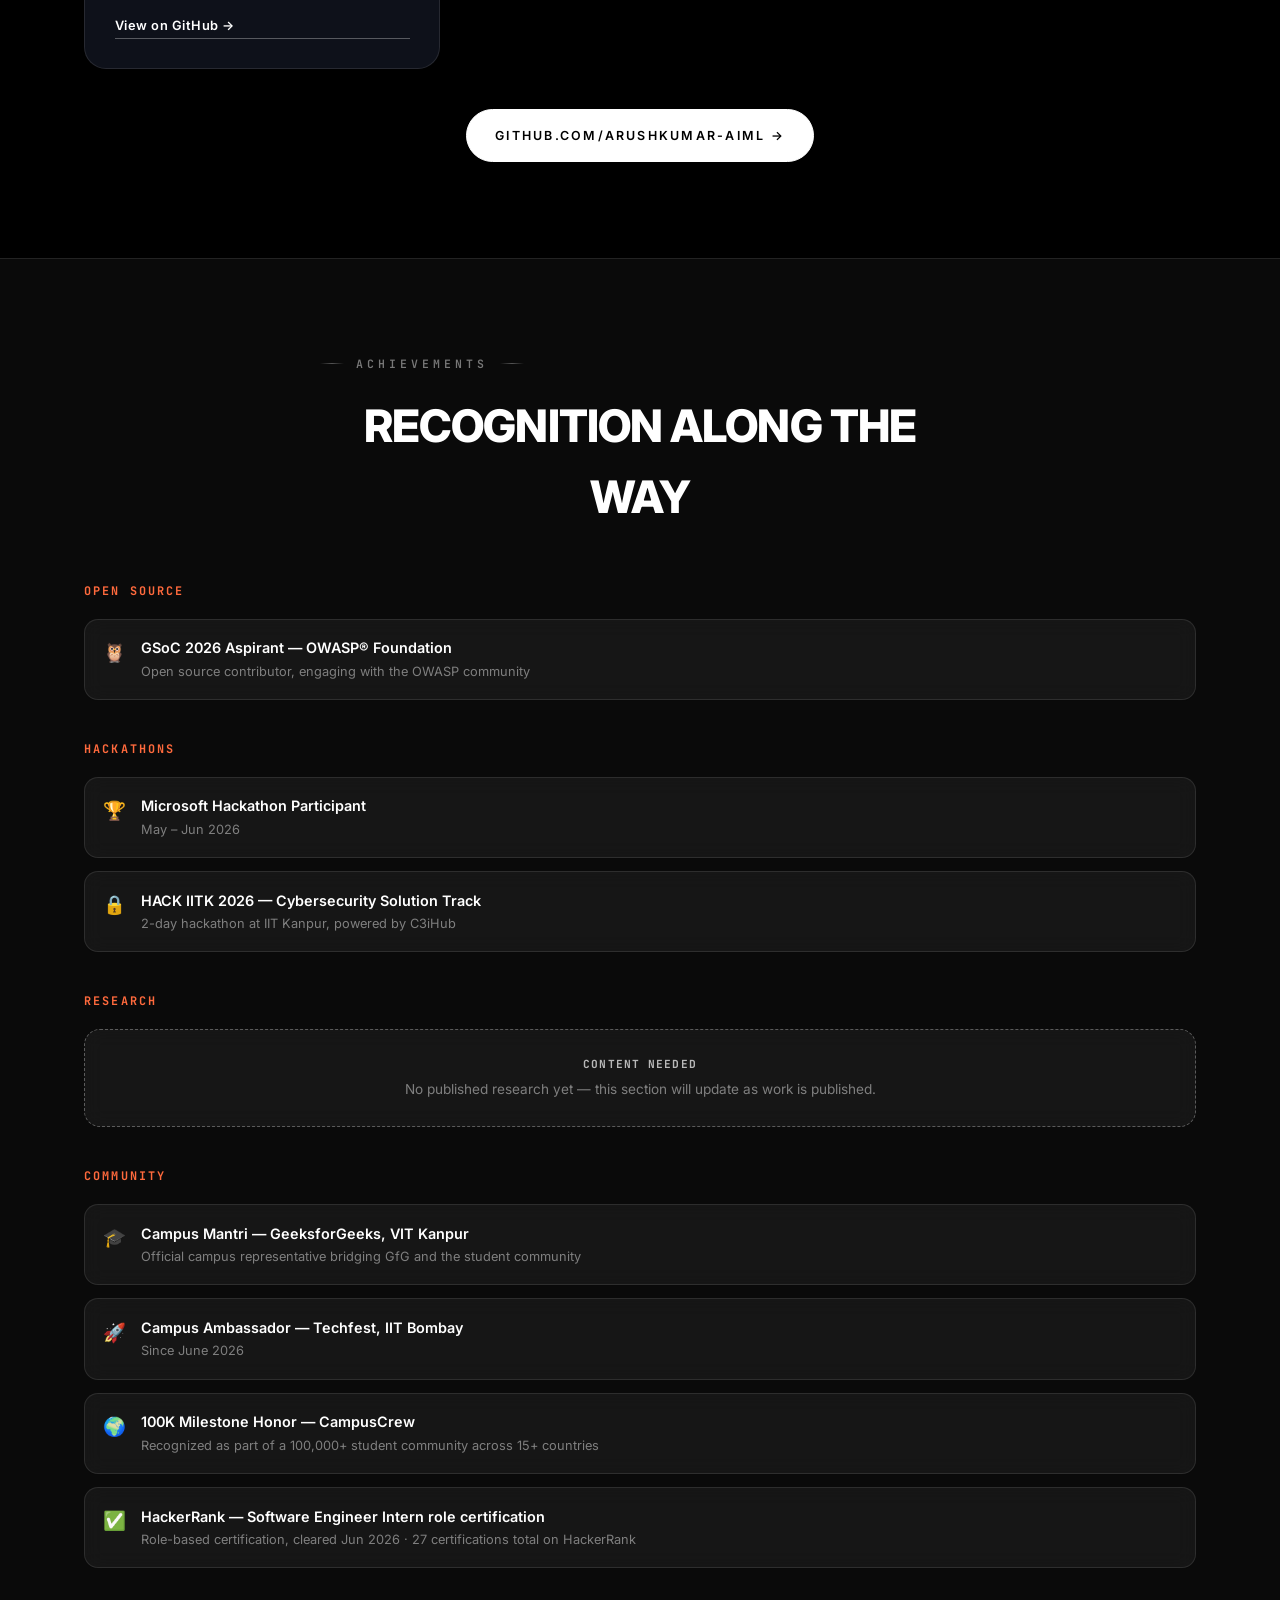
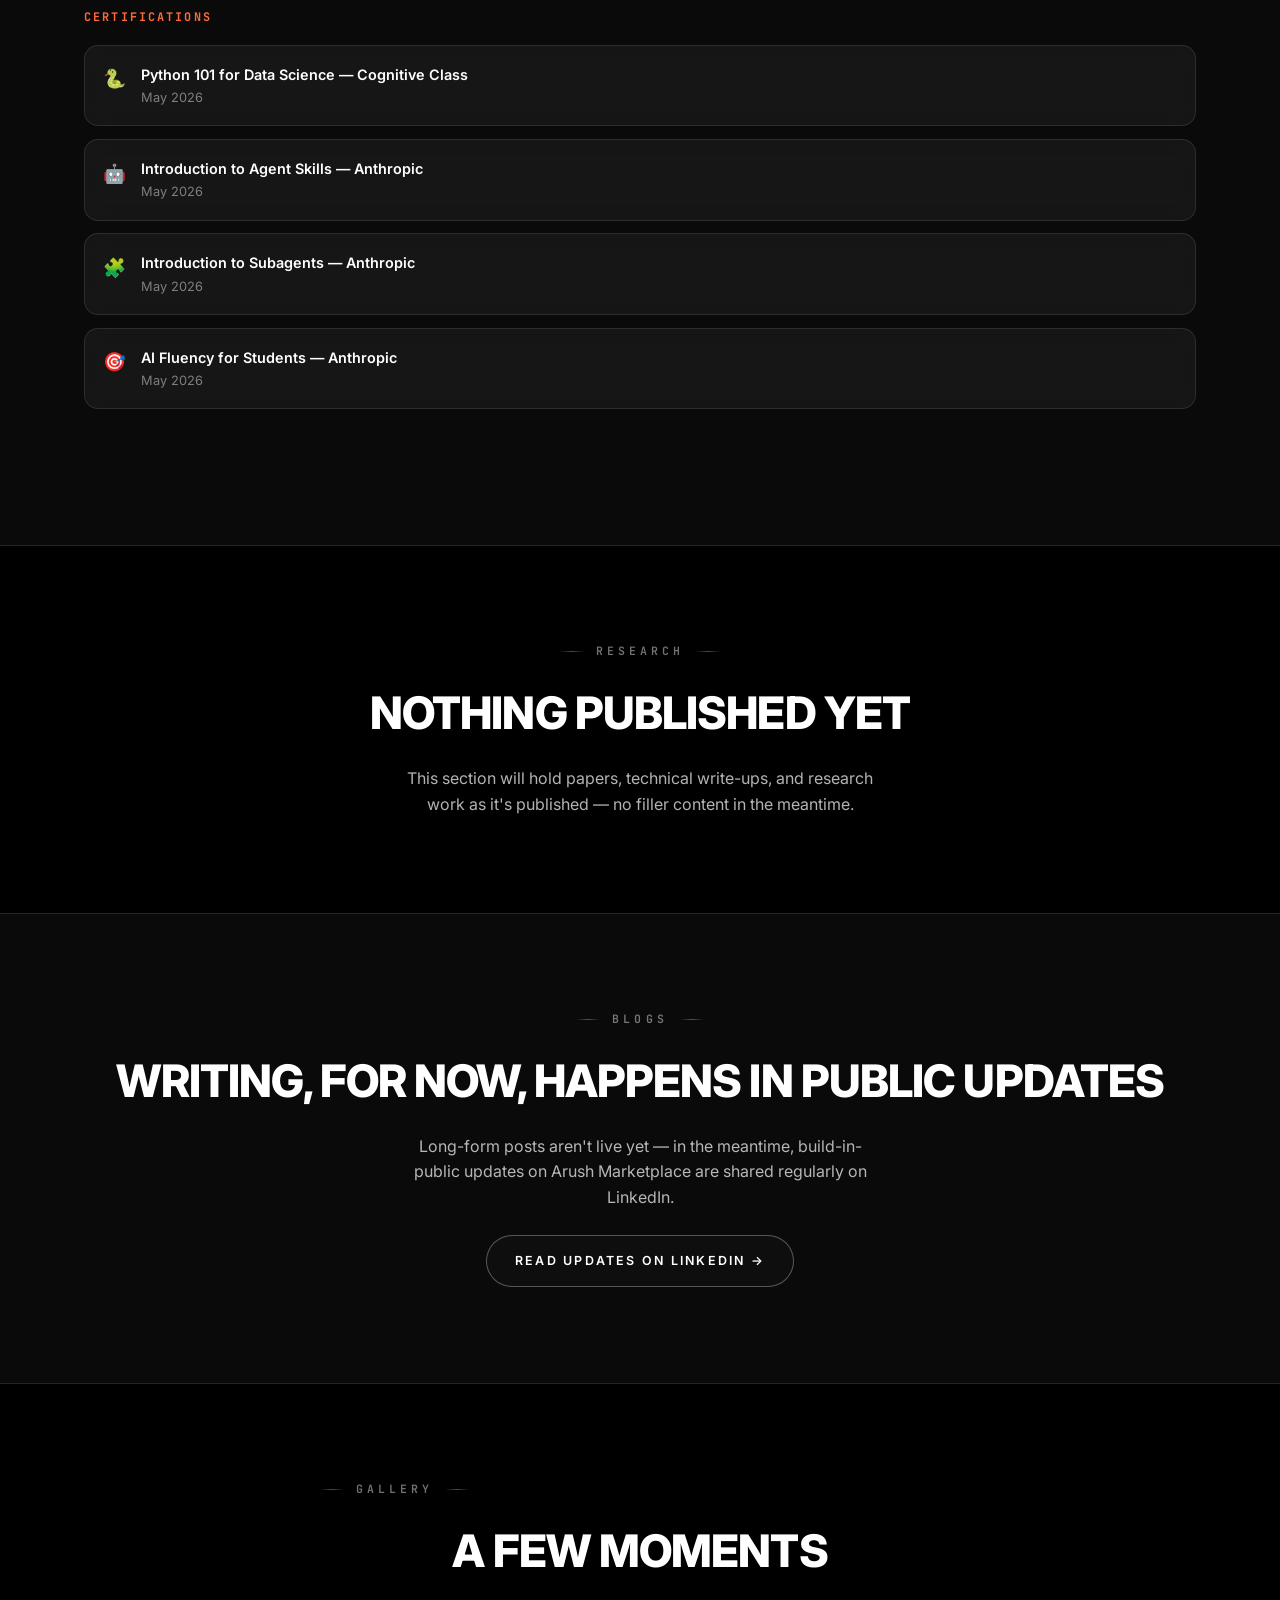
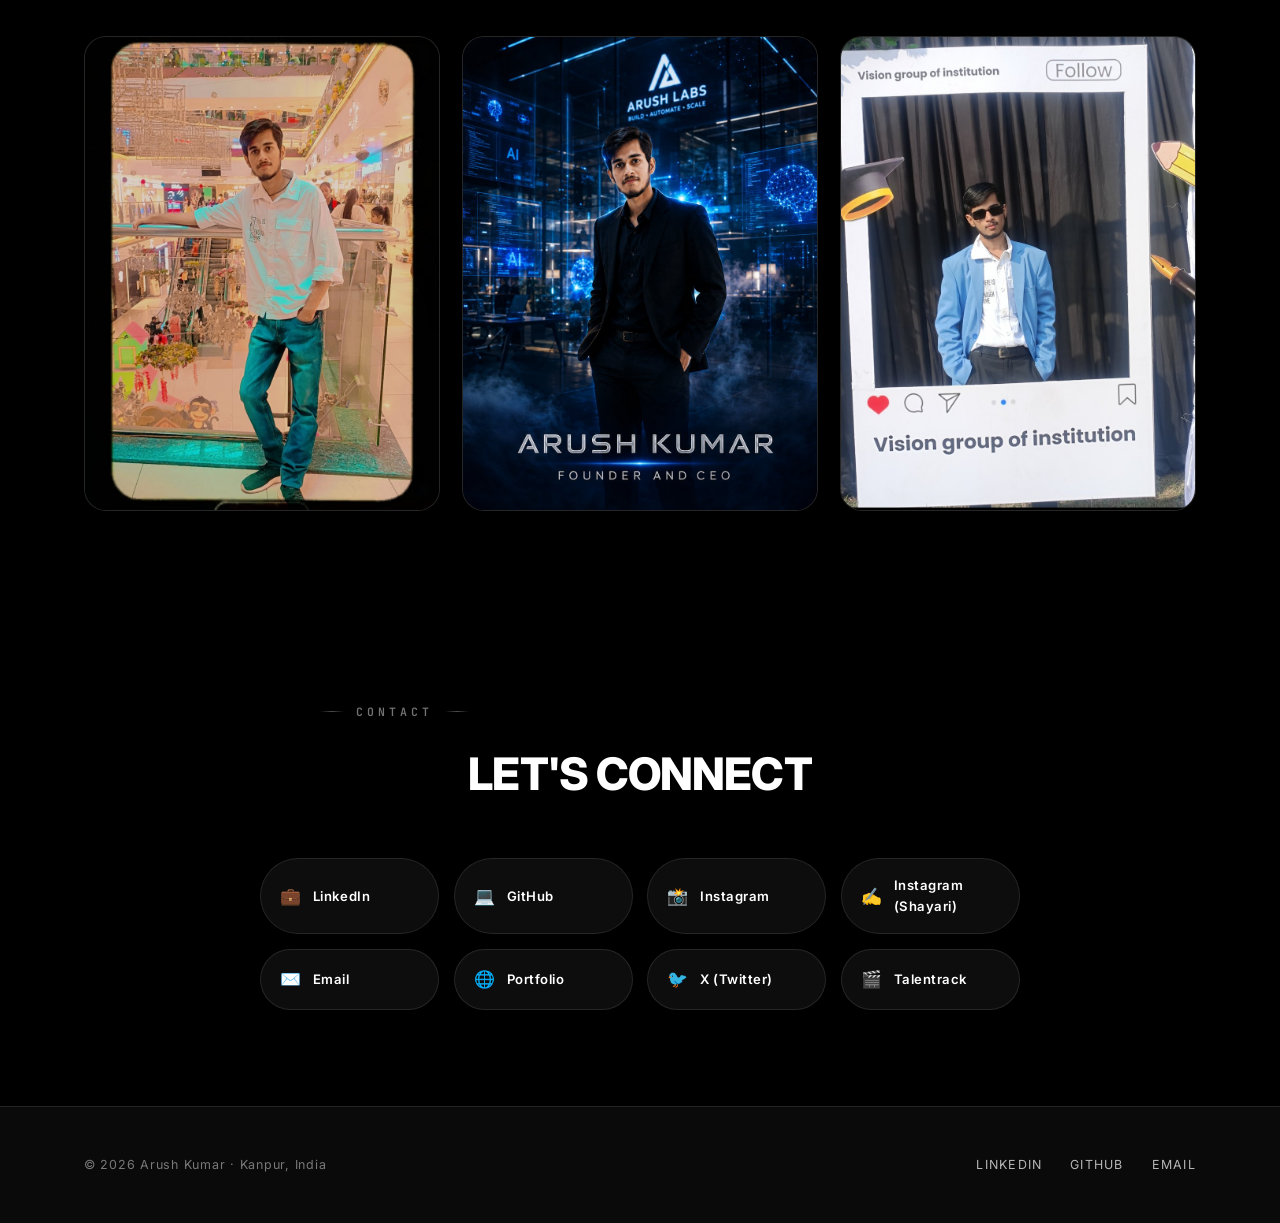
==== commit 35931133: "complete" ====
--- a/index.html
+++ b/index.html
@@ -4,25 +4,23 @@
 <meta charset="UTF-8" />
 <meta name="google-site-verification" content="o4efBKhwgQYWz8WkiUQ7m55cxykIstLFXpBxEyG-v3M" />
 <meta name="viewport" content="width=device-width, initial-scale=1.0" />
-<title>Arush Kumar — AI Agent Developer & Founder, Arush Labs | Kanpur</title>
-<meta name="description" content="Arush Kumar builds AI voice agents, automation, and full-stack products as Founder of Arush Labs in Kanpur, India. Open for freelance AI agent & automation projects — view work, blog, and get in touch." />
+<title>Arush Kumar — AI Engineer & Full-Stack Developer</title>
+<meta name="description" content="Arush Kumar — AI Engineer, Full-Stack Developer, Open Source Contributor, and Founder of Arush Labs. Building AI products in public from Kanpur, India." />
 <link rel="canonical" href="https://arush-portfolio-sandy.vercel.app/" />
-<meta name="keywords" content="Arush Kumar, AI agent developer, AI automation developer, n8n automation expert, Full-Stack Developer Kanpur, Arush Labs Founder, hire AI developer India, freelance AI engineer, open source contributor" />
+<meta name="keywords" content="Arush Kumar, AI Engineer, Full-Stack Developer, Arush Labs Founder, Kanpur developer, AI products, open source contributor" />
 <meta name="author" content="Arush Kumar" />
-<meta name="robots" content="index, follow" />
-
-<meta property="og:title" content="Arush Kumar — AI Agent Developer & Founder, Arush Labs" />
-<meta property="og:description" content="AI voice agents, automation, and full-stack products — built from Kanpur, India. Open for freelance AI & automation projects." />
+
+<meta property="og:title" content="Arush Kumar — AI Engineer & Full-Stack Developer" />
+<meta property="og:description" content="AI Engineer, Full-Stack Developer, Open Source Contributor, Founder of Arush Labs." />
 <meta property="og:type" content="profile" />
 <meta property="og:url" content="https://arush-portfolio-sandy.vercel.app/" />
 <meta property="og:image" content="https://arush-portfolio-sandy.vercel.app/assets/avatar.jpg" />
 <meta property="og:image:width" content="500" />
 <meta property="og:image:height" content="500" />
-<meta property="og:locale" content="en_IN" />
 
 <meta name="twitter:card" content="summary_large_image" />
-<meta name="twitter:title" content="Arush Kumar — AI Agent Developer & Founder, Arush Labs" />
-<meta name="twitter:description" content="AI voice agents, automation, and full-stack products — built from Kanpur, India." />
+<meta name="twitter:title" content="Arush Kumar — AI Engineer & Full-Stack Developer" />
+<meta name="twitter:description" content="AI Engineer, Full-Stack Developer, Open Source Contributor, Founder of Arush Labs." />
 <meta name="twitter:image" content="https://arush-portfolio-sandy.vercel.app/assets/avatar.jpg" />
 
 <link rel="icon" href="assets/avatar.jpg">
@@ -55,36 +53,6 @@
     "https://instagram.com/arushwrites_",
     "https://github.com/arushkumar-aiml",
     "https://x.com/arushkumar9983"
-  ],
-  "knowsAbout": ["AI Agents", "Machine Learning", "Full-Stack Development", "AI Automation", "Cybersecurity", "n8n Workflow Automation"]
-}
-</script>
-<script type="application/ld+json">
-{
-  "@context": "https://schema.org",
-  "@type": "Blog",
-  "name": "Arush Kumar — Journal",
-  "url": "https://arush-portfolio-sandy.vercel.app/#blogs",
-  "author": { "@type": "Person", "name": "Arush Kumar" },
-  "blogPost": [
-    {
-      "@type": "BlogPosting",
-      "headline": "What's live, what's roadmap — the honest version",
-      "url": "https://arush-portfolio-sandy.vercel.app/blog/building-arush-labs-in-public.html",
-      "datePublished": "2026-08-13"
-    },
-    {
-      "@type": "BlogPosting",
-      "headline": "Why I'm betting on AI voice agents for small business",
-      "url": "https://arush-portfolio-sandy.vercel.app/blog/why-im-betting-on-ai-voice-agents.html",
-      "datePublished": "2026-08-13"
-    },
-    {
-      "@type": "BlogPosting",
-      "headline": "From GSoC aspirant to founder",
-      "url": "https://arush-portfolio-sandy.vercel.app/blog/from-gsoc-aspirant-to-founder.html",
-      "datePublished": "2026-08-13"
-    }
   ]
 }
 </script>
@@ -128,7 +96,6 @@
 <main>
 
 <header class="hero" id="home">
-  <canvas id="hero-canvas" aria-hidden="true"></canvas>
   <div class="wrap hero-inner">
     <div class="avatar-wrap" data-reveal>
       <div class="avatar-orb">
@@ -140,8 +107,8 @@
     </div>
 
     <span class="badge-pill">📍 Kanpur, Uttar Pradesh, India</span>
-    <h1>Hi, I'm <span class="accent">Arush Kumar</span>.<br>I build AI agents that work.</h1>
-    <p class="lede">AI Agent Developer &amp; Full-Stack Engineer, currently building Arush Labs in public — an AI-first technology company — while taking on freelance AI agent, automation, and full-stack projects.</p>
+    <h1>Hi, I'm <span class="accent">Arush Kumar</span>.<br>I build AI-native software.</h1>
+    <p class="lede">AI Engineer and Full-Stack Developer, currently building Arush Labs in public — an AI-first technology company — while contributing to open source along the way.</p>
 
     <div class="cta-row center" style="margin-bottom:3rem;">
       <a class="btn btn-primary" href="#projects">View projects</a>
@@ -216,19 +183,6 @@
       <div class="skill-group">
         <h3>Growth &amp; Docs</h3>
         <span class="tag">n8n</span><span class="tag">Technical Documentation</span><span class="tag">Content Marketing</span><span class="tag">Web Content Creation</span>
-      </div>
-    </div>
-
-    <div class="chart-grid" data-reveal>
-      <div class="chart-card">
-        <h3>Self-rated stack proficiency</h3>
-        <p class="chart-note">My own honest rating, out of 10 — not a benchmark score.</p>
-        <canvas id="skillRadar" height="280"></canvas>
-      </div>
-      <div class="chart-card">
-        <h3>Language mix across my repos</h3>
-        <p class="chart-note" id="langNote">Live from the GitHub API — arushkumar-aiml.</p>
-        <canvas id="langDoughnut" height="280"></canvas>
       </div>
     </div>
   </div>
@@ -551,37 +505,11 @@
 </section>
 
 <section class="section section-alt" id="blogs">
-  <div class="wrap">
-    <div class="section-head">
-      <div class="eyebrow" style="justify-content:center;">Journal</div>
-      <h2>Notes on building Arush Labs</h2>
-      <p style="max-width:520px; margin:.75rem auto 0;">Personal write-ups on shipping AI products, honest labeling, and what open source taught me before I ever hired anyone.</p>
-    </div>
-
-    <div class="blog-grid" data-reveal>
-      <a class="blog-card" href="blog/building-arush-labs-in-public.html">
-        <div class="b-cat">Building in Public</div>
-        <h3>What's live, what's roadmap — the honest version</h3>
-        <p class="desc">Inside Arush Labs' rule of never letting a "coming soon" product look finished: what's actually shipped today, and what's still being built.</p>
-        <div class="b-meta"><span>5 min read</span><span>Aug 2026</span></div>
-      </a>
-      <a class="blog-card" href="blog/why-im-betting-on-ai-voice-agents.html">
-        <div class="b-cat">AI Agents</div>
-        <h3>Why I'm betting on AI voice agents for small business</h3>
-        <p class="desc">Clinics, salons, restaurants, and real estate offices lose leads on missed calls every day. Here's the case for voice agents, and where they actually pay off.</p>
-        <div class="b-meta"><span>6 min read</span><span>Aug 2026</span></div>
-      </a>
-      <a class="blog-card" href="blog/from-gsoc-aspirant-to-founder.html">
-        <div class="b-cat">Open Source</div>
-        <h3>From GSoC aspirant to founder</h3>
-        <p class="desc">What contributing security labs to OWASP and C2SI taught me about shipping — and why Arush Labs builds security-first products because of it.</p>
-        <div class="b-meta"><span>5 min read</span><span>Aug 2026</span></div>
-      </a>
-    </div>
-
-    <div class="center" style="margin-top:2.5rem;">
-      <a class="btn btn-ghost" href="https://arushlabs.vercel.app/blog" target="_blank" rel="noopener">More AI &amp; SaaS writing on the Arush Labs blog →</a>
-    </div>
+  <div class="wrap center" data-reveal>
+    <div class="eyebrow center">Blogs</div>
+    <h2 style="margin-bottom:1rem;">Writing, for now, happens in public updates</h2>
+    <p style="max-width:480px; margin:0 auto 1.5rem;">Long-form posts aren't live yet — in the meantime, build-in-public updates on Arush Marketplace are shared regularly on LinkedIn.</p>
+    <div class="cta-row center"><a class="btn btn-ghost" href="https://www.linkedin.com/in/arushkumar9983" target="_blank" rel="noopener">Read updates on LinkedIn →</a></div>
   </div>
 </section>
 
@@ -613,6 +541,7 @@
       <a class="social-btn" href="mailto:hello@arushlabs.com"><span class="ico">✉️</span> Email</a>
       <a class="social-btn" href="https://arush-marketplace-portfolio.vercel.app/" target="_blank" rel="noopener"><span class="ico">🌐</span> Portfolio</a>
       <a class="social-btn" href="https://x.com/arushkumar9983" target="_blank" rel="noopener"><span class="ico">🐦</span> X (Twitter)</a>
+      <a class="social-btn" href="https://www.talentrack.in/talent/talentportfolio/uid/e12b8b8372f61dd50ae134a111a3817b" target="_blank" rel="noopener"><span class="ico">🎬</span> Talentrack</a>
     </div>
   </div>
 </section>
@@ -630,10 +559,6 @@
   </div>
 </footer>
 
-<script src="https://unpkg.com/three@0.160.0/build/three.min.js"></script>
-<script src="https://cdn.jsdelivr.net/npm/chart.js@4.4.4/dist/chart.umd.min.js"></script>
 <script src="js/main.js"></script>
-<script src="js/three-hero.js"></script>
-<script src="js/charts.js"></script>
 </body>
 </html>
--- a/css/style.css
+++ b/css/style.css
@@ -5,7 +5,7 @@
    glassmorphic cards, marquee, pill buttons, grid overlay)
    ============================================================ */
 
-@import url('https://fonts.googleapis.com/css2?family=Anton&family=Fraunces:ital,opsz,wght@0,9..144,400;0,9..144,500;0,9..144,600;1,9..144,500&family=Inter:wght@400;500;600;700;800&family=Poppins:wght@400;500;600;700&family=JetBrains+Mono:wght@400;500;600&display=swap');
+@import url('https://fonts.googleapis.com/css2?family=Anton&family=Inter:wght@400;500;600;700;800&family=Poppins:wght@400;500;600;700&family=JetBrains+Mono:wght@400;500;600&display=swap');
 
 :root {
   --bg: #000000;
@@ -39,7 +39,6 @@
   --font-body: 'Inter', sans-serif;
   --font-shine: 'Poppins', sans-serif;
   --font-mono: 'JetBrains Mono', monospace;
-  --font-serif: 'Fraunces', 'Georgia', serif;
 }
 
 * {
@@ -431,49 +430,6 @@
   padding-bottom: 4.5rem;
 }
 
-#hero-canvas {
-  position: absolute;
-  inset: 0;
-  width: 100%;
-  height: 100%;
-  z-index: 0;
-  opacity: 0.85;
-  pointer-events: none;
-}
-
-.chart-grid {
-  display: grid;
-  grid-template-columns: repeat(2, 1fr);
-  gap: 1.25rem;
-  margin-top: 2.5rem;
-}
-
-.chart-card {
-  background: var(--glass);
-  border: 1px solid var(--glass-border);
-  border-radius: var(--radius-lg);
-  padding: 1.75rem;
-  backdrop-filter: blur(16px);
-  -webkit-backdrop-filter: blur(16px);
-}
-
-.chart-card h3 {
-  font-size: 1rem;
-  font-weight: 600;
-  margin-bottom: .25rem;
-}
-
-.chart-card .chart-note {
-  font-size: .75rem;
-  color: var(--muted);
-  margin-bottom: 1.25rem;
-  font-family: var(--font-mono);
-}
-
-@media (max-width: 760px) {
-  .chart-grid { grid-template-columns: 1fr; }
-}
-
 .hero .badge-pill {
   display: inline-flex;
   align-items: center;
@@ -725,15 +681,13 @@
 }
 
 .p-card {
-  background: var(--glass);
+  background: rgba(18, 21, 32, 0.82);
   border: 1px solid var(--border);
   border-radius: var(--radius-lg);
   padding: 1.85rem;
   display: flex;
   flex-direction: column;
   position: relative;
-  backdrop-filter: blur(12px);
-  -webkit-backdrop-filter: blur(12px);
   transition: border-color .25s, transform .25s, box-shadow .25s;
 }
 
@@ -1435,170 +1389,3 @@
   object-fit: cover;
   display: block;
 }
-
-/* ============================================================
-   JOURNAL / BLOG — editorial layer
-   Serif display headlines on the same dark-glass system, tied
-   together with a signature accent rule-and-dot divider.
-   ============================================================ */
-
-.rule-dot {
-  display: flex;
-  align-items: center;
-  gap: .6rem;
-  margin: 0 auto 2.5rem;
-  width: fit-content;
-}
-.rule-dot::before,
-.rule-dot::after {
-  content: "";
-  width: 40px;
-  height: 1px;
-  background: var(--border-strong);
-}
-.rule-dot span {
-  width: 6px;
-  height: 6px;
-  border-radius: 50%;
-  background: var(--accent);
-}
-
-.blog-grid {
-  display: grid;
-  grid-template-columns: repeat(3, 1fr);
-  gap: 1.35rem;
-}
-@media (max-width:920px) { .blog-grid { grid-template-columns: 1fr 1fr; } }
-@media (max-width:640px) { .blog-grid { grid-template-columns: 1fr; } }
-
-.blog-card {
-  background: var(--glass);
-  border: 1px solid var(--border);
-  border-radius: var(--radius-lg);
-  padding: 1.85rem;
-  display: flex;
-  flex-direction: column;
-  text-decoration: none;
-  color: inherit;
-  transition: border-color .25s, transform .25s, box-shadow .25s;
-}
-.blog-card:hover {
-  border-color: var(--border-strong);
-  transform: translateY(-4px);
-  box-shadow: 0 20px 40px -20px rgba(0, 0, 0, .6);
-}
-.blog-card .b-cat {
-  font-family: var(--font-mono);
-  font-size: .65rem;
-  letter-spacing: .08em;
-  text-transform: uppercase;
-  color: var(--accent);
-  margin-bottom: .9rem;
-}
-.blog-card h3 {
-  font-family: var(--font-serif);
-  font-weight: 600;
-  font-style: italic;
-  font-size: 1.35rem;
-  line-height: 1.25;
-  text-transform: none;
-  margin-bottom: .75rem;
-  color: var(--text);
-}
-.blog-card p.desc {
-  font-size: .87rem;
-  color: var(--text-2);
-  flex: 1;
-  margin-bottom: 1.15rem;
-}
-.blog-card .b-meta {
-  font-family: var(--font-mono);
-  font-size: .68rem;
-  color: var(--muted);
-  display: flex;
-  justify-content: space-between;
-  border-top: 1px solid var(--border);
-  padding-top: .9rem;
-}
-
-/* ---- article page ---- */
-.post-hero {
-  padding: 7rem 0 3rem;
-  text-align: center;
-}
-.post-hero .b-cat { text-align:center; }
-.post-hero h1 {
-  font-family: var(--font-serif);
-  font-style: italic;
-  font-weight: 600;
-  font-size: clamp(2rem, 5.5vw, 3.4rem);
-  line-height: 1.15;
-  max-width: 780px;
-  margin: 0 auto 1.4rem;
-  text-transform: none;
-  letter-spacing: 0;
-}
-.post-meta {
-  font-family: var(--font-mono);
-  font-size: .75rem;
-  color: var(--muted);
-  display: flex;
-  gap: 1rem;
-  justify-content: center;
-  flex-wrap: wrap;
-}
-
-.article-body {
-  max-width: 680px;
-  margin: 0 auto;
-  padding-bottom: 2rem;
-}
-.article-body p {
-  font-size: 1.05rem;
-  line-height: 1.8;
-  color: var(--text-2);
-  margin-bottom: 1.4rem;
-}
-.article-body h2 {
-  font-family: var(--font-serif);
-  font-weight: 600;
-  font-size: 1.6rem;
-  color: var(--text);
-  margin: 2.6rem 0 1rem;
-  text-transform: none;
-}
-.article-body ul {
-  margin: 0 0 1.4rem 1.2rem;
-  color: var(--text-2);
-}
-.article-body li { margin-bottom: .55rem; line-height: 1.7; }
-.article-body strong { color: var(--text); }
-.article-body blockquote {
-  font-family: var(--font-serif);
-  font-style: italic;
-  font-size: 1.3rem;
-  line-height: 1.5;
-  color: var(--text);
-  border-left: 2px solid var(--accent);
-  padding: .2rem 0 .2rem 1.5rem;
-  margin: 2.2rem 0;
-}
-.callout {
-  background: var(--glass);
-  border: 1px solid var(--border);
-  border-radius: var(--radius-lg);
-  padding: 1.5rem 1.75rem;
-  margin: 2.2rem 0;
-  backdrop-filter: blur(12px);
-}
-.callout .b-cat { margin-bottom: .5rem; }
-.callout p { margin-bottom: .5rem; font-size: .95rem; }
-.callout a.link-cta { font-size: .85rem; }
-
-.post-foot {
-  max-width: 680px;
-  margin: 3rem auto 0;
-  padding-top: 2rem;
-  border-top: 1px solid var(--border);
-  text-align: center;
-}
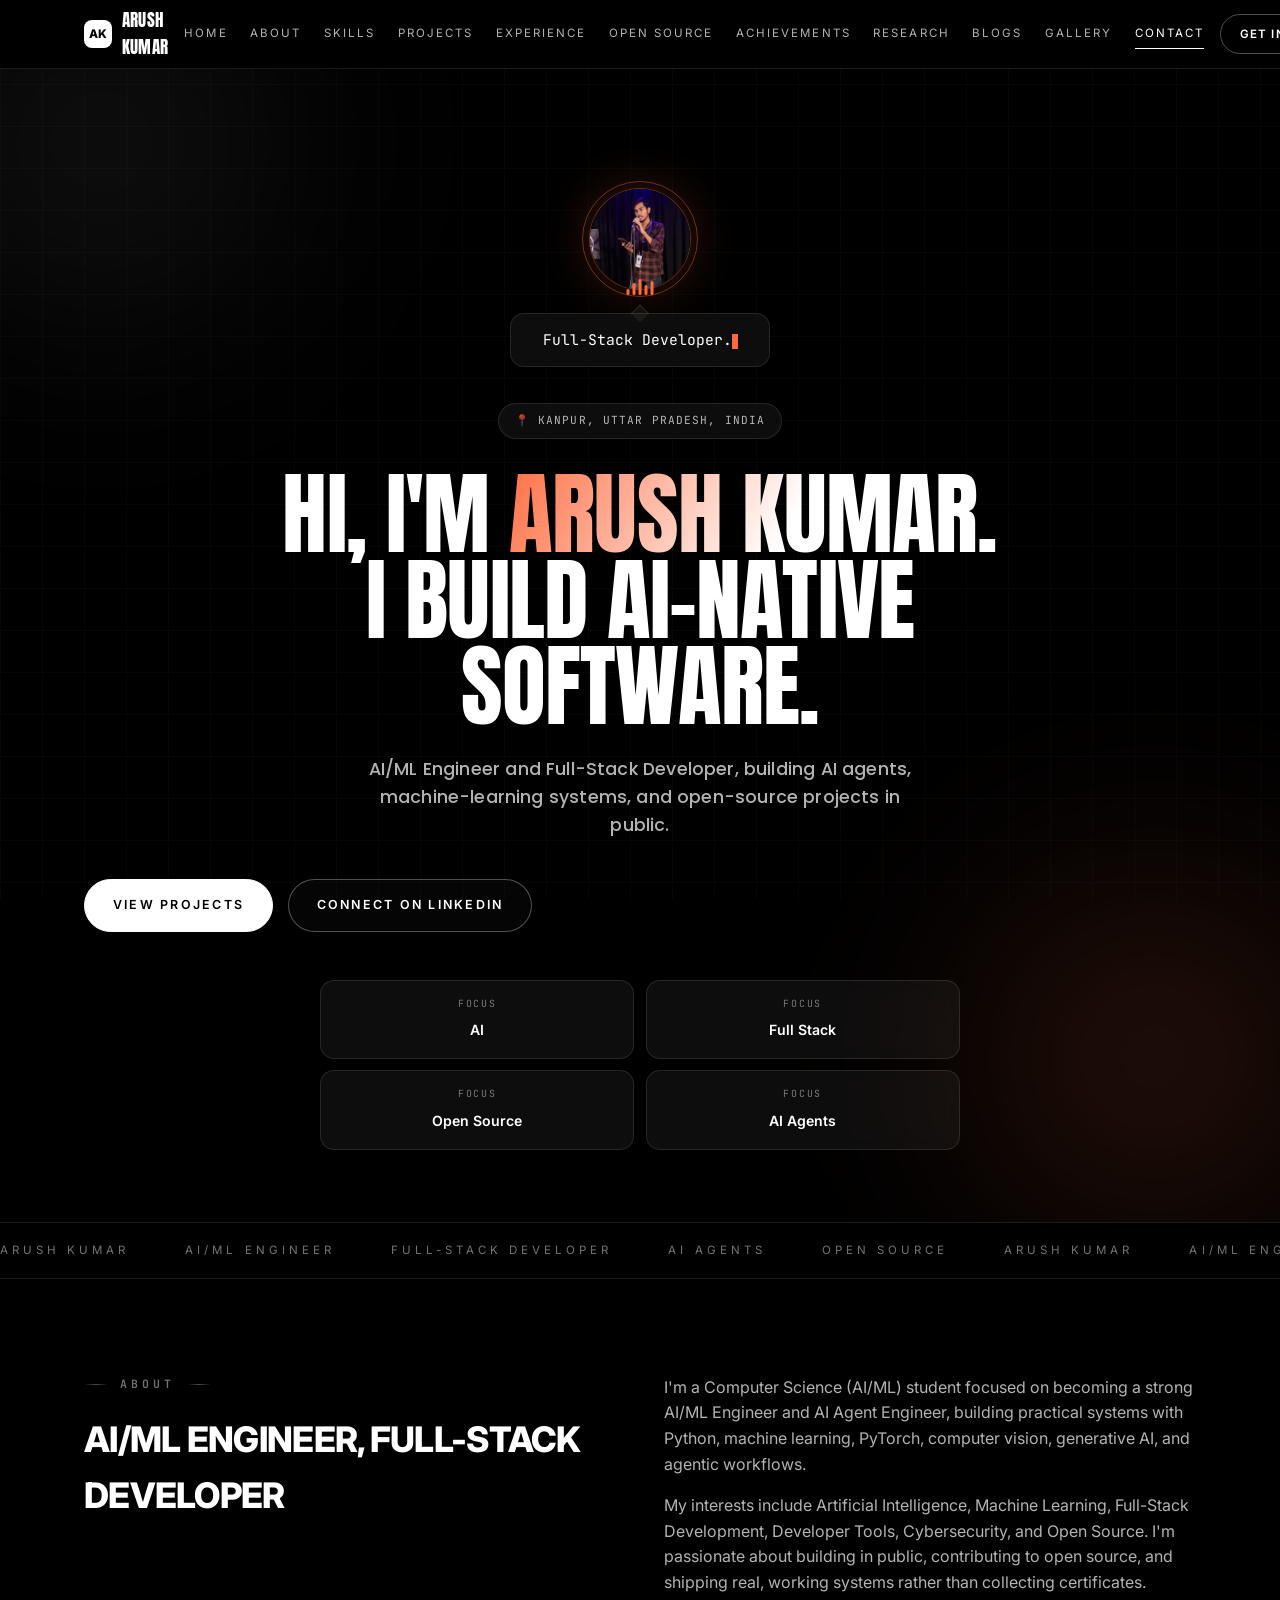
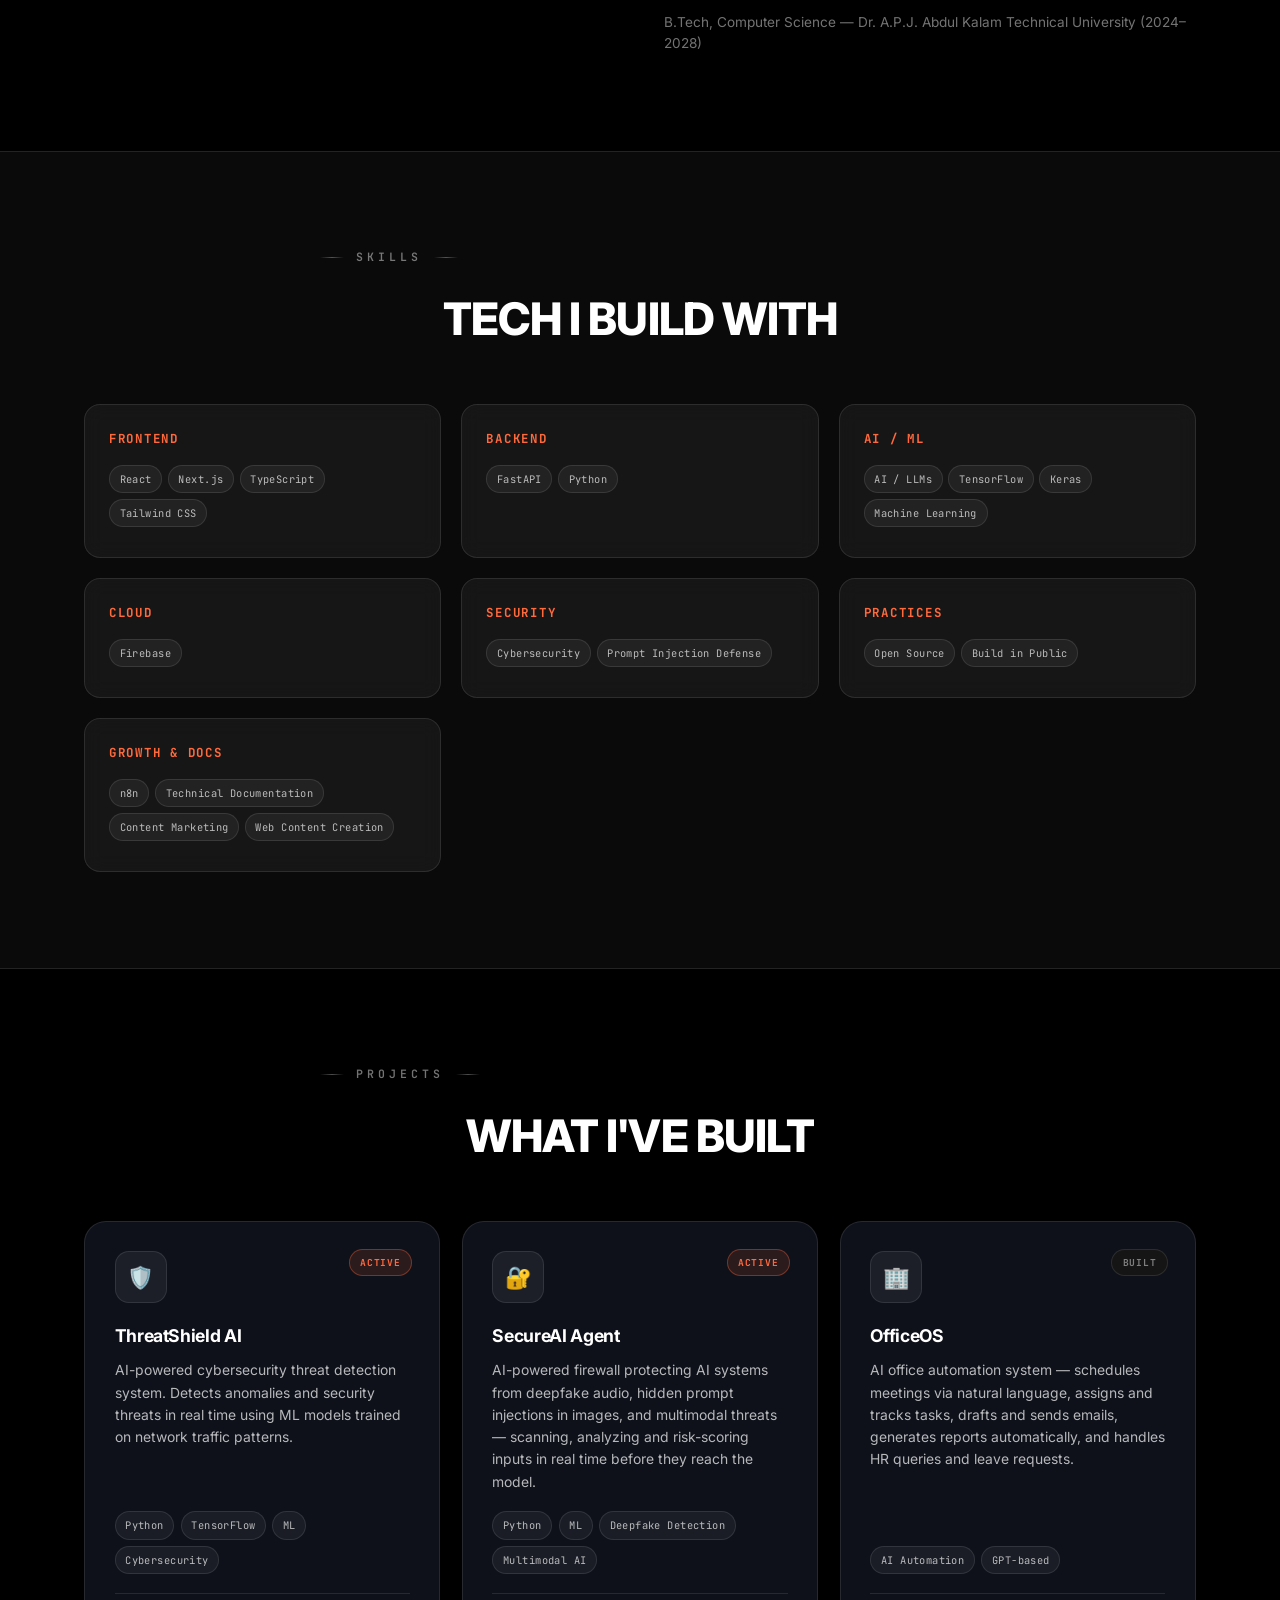
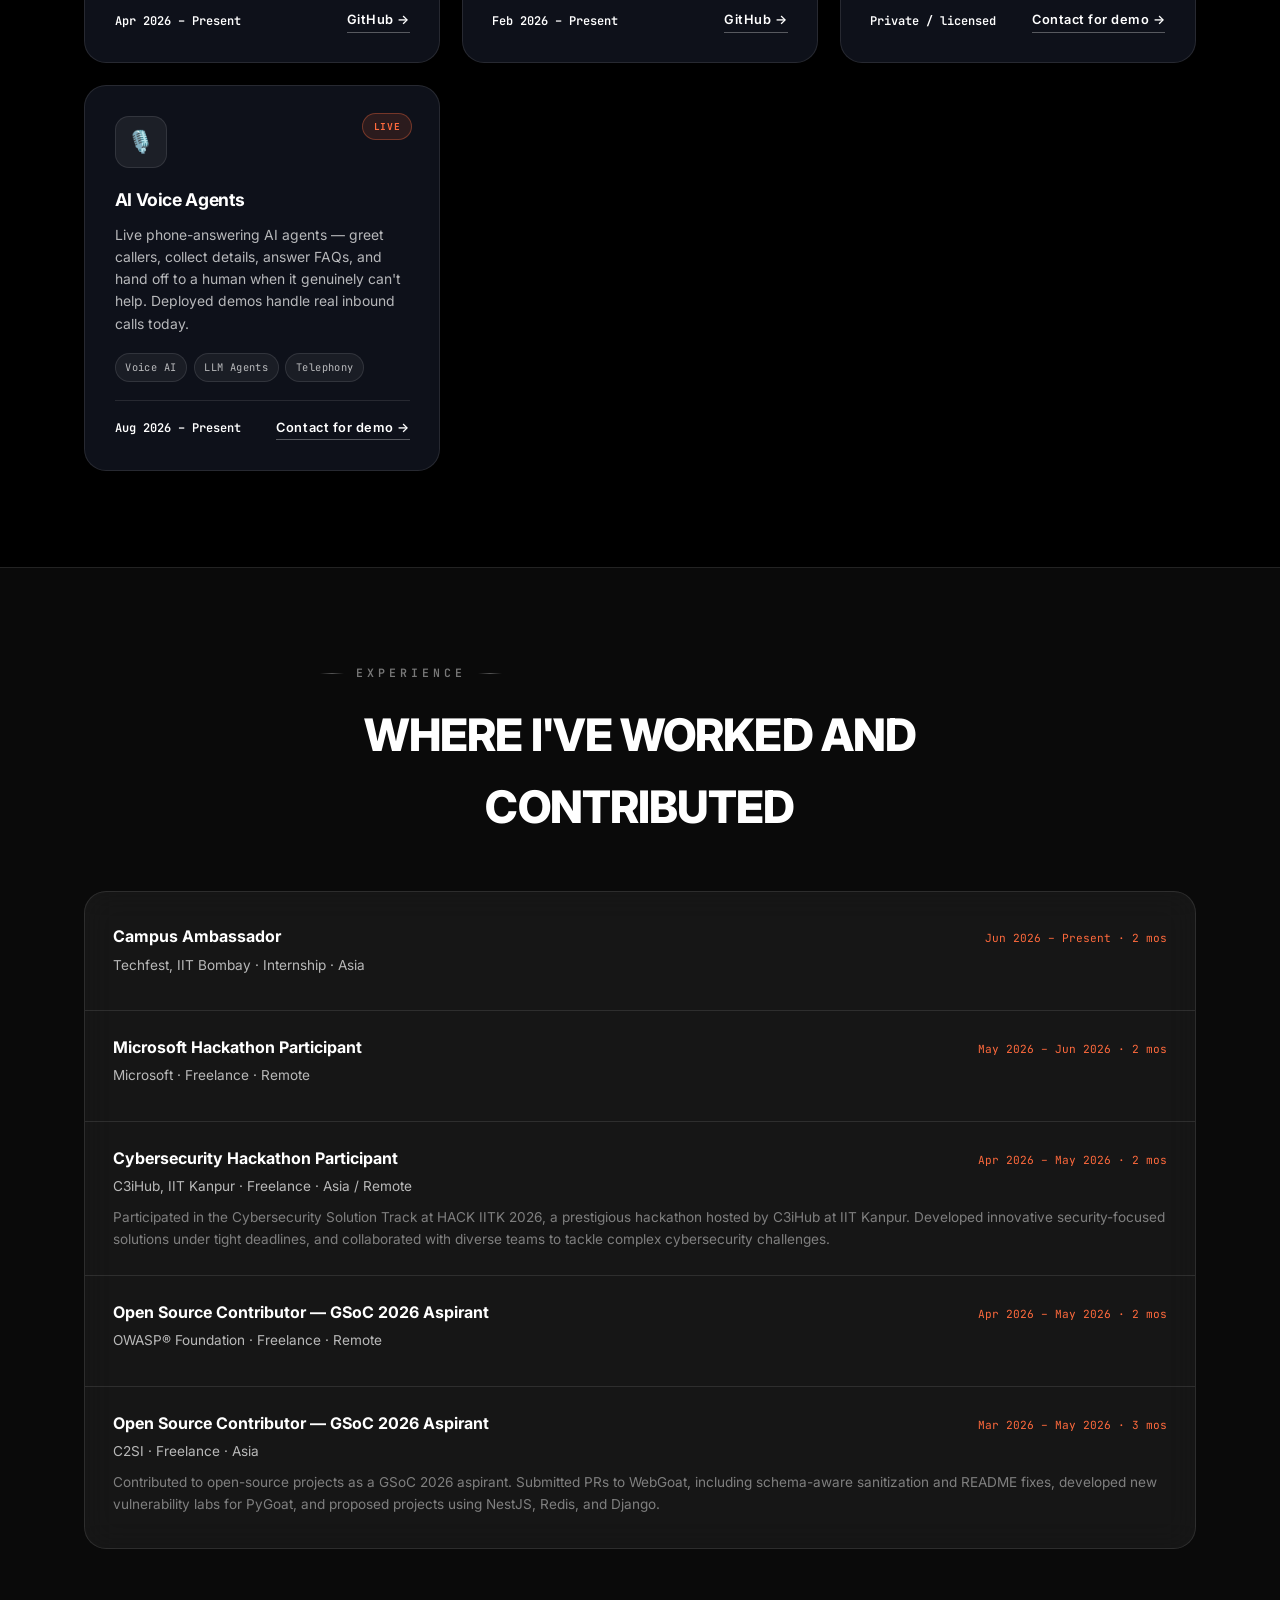
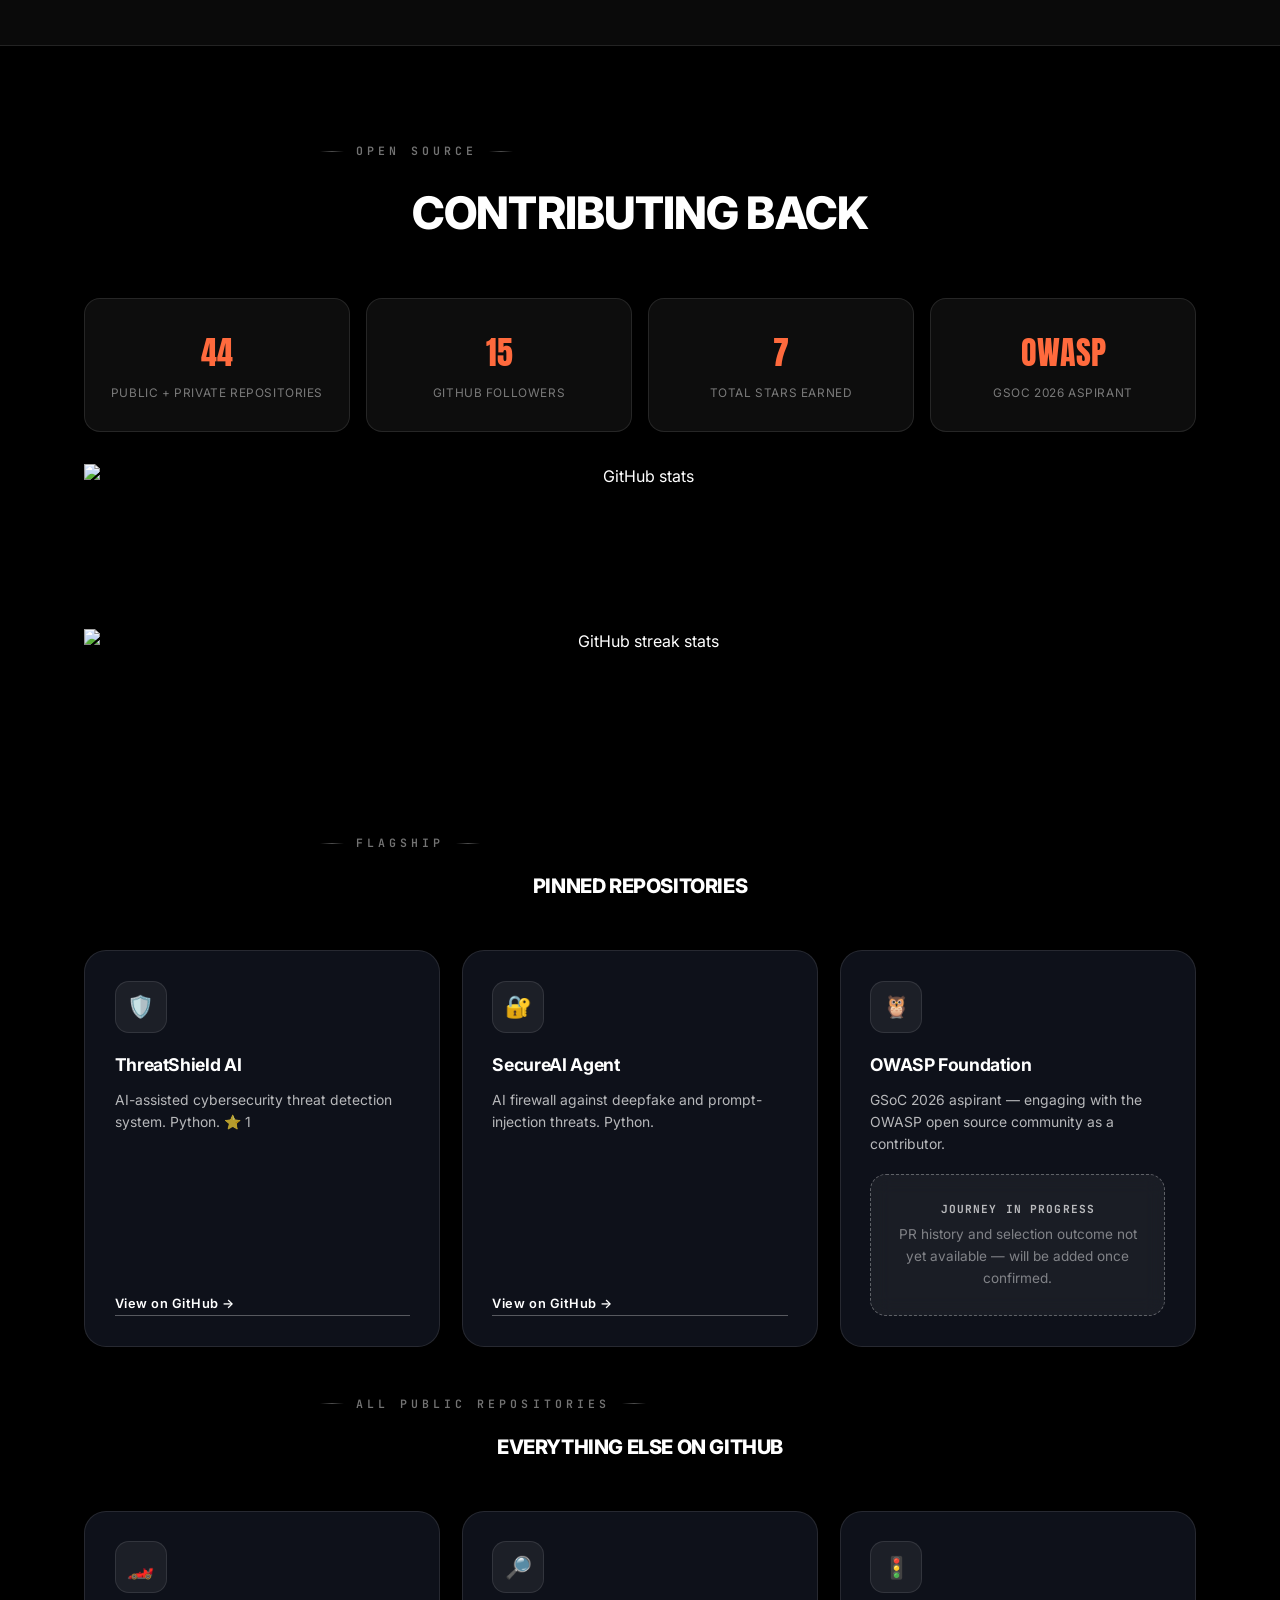
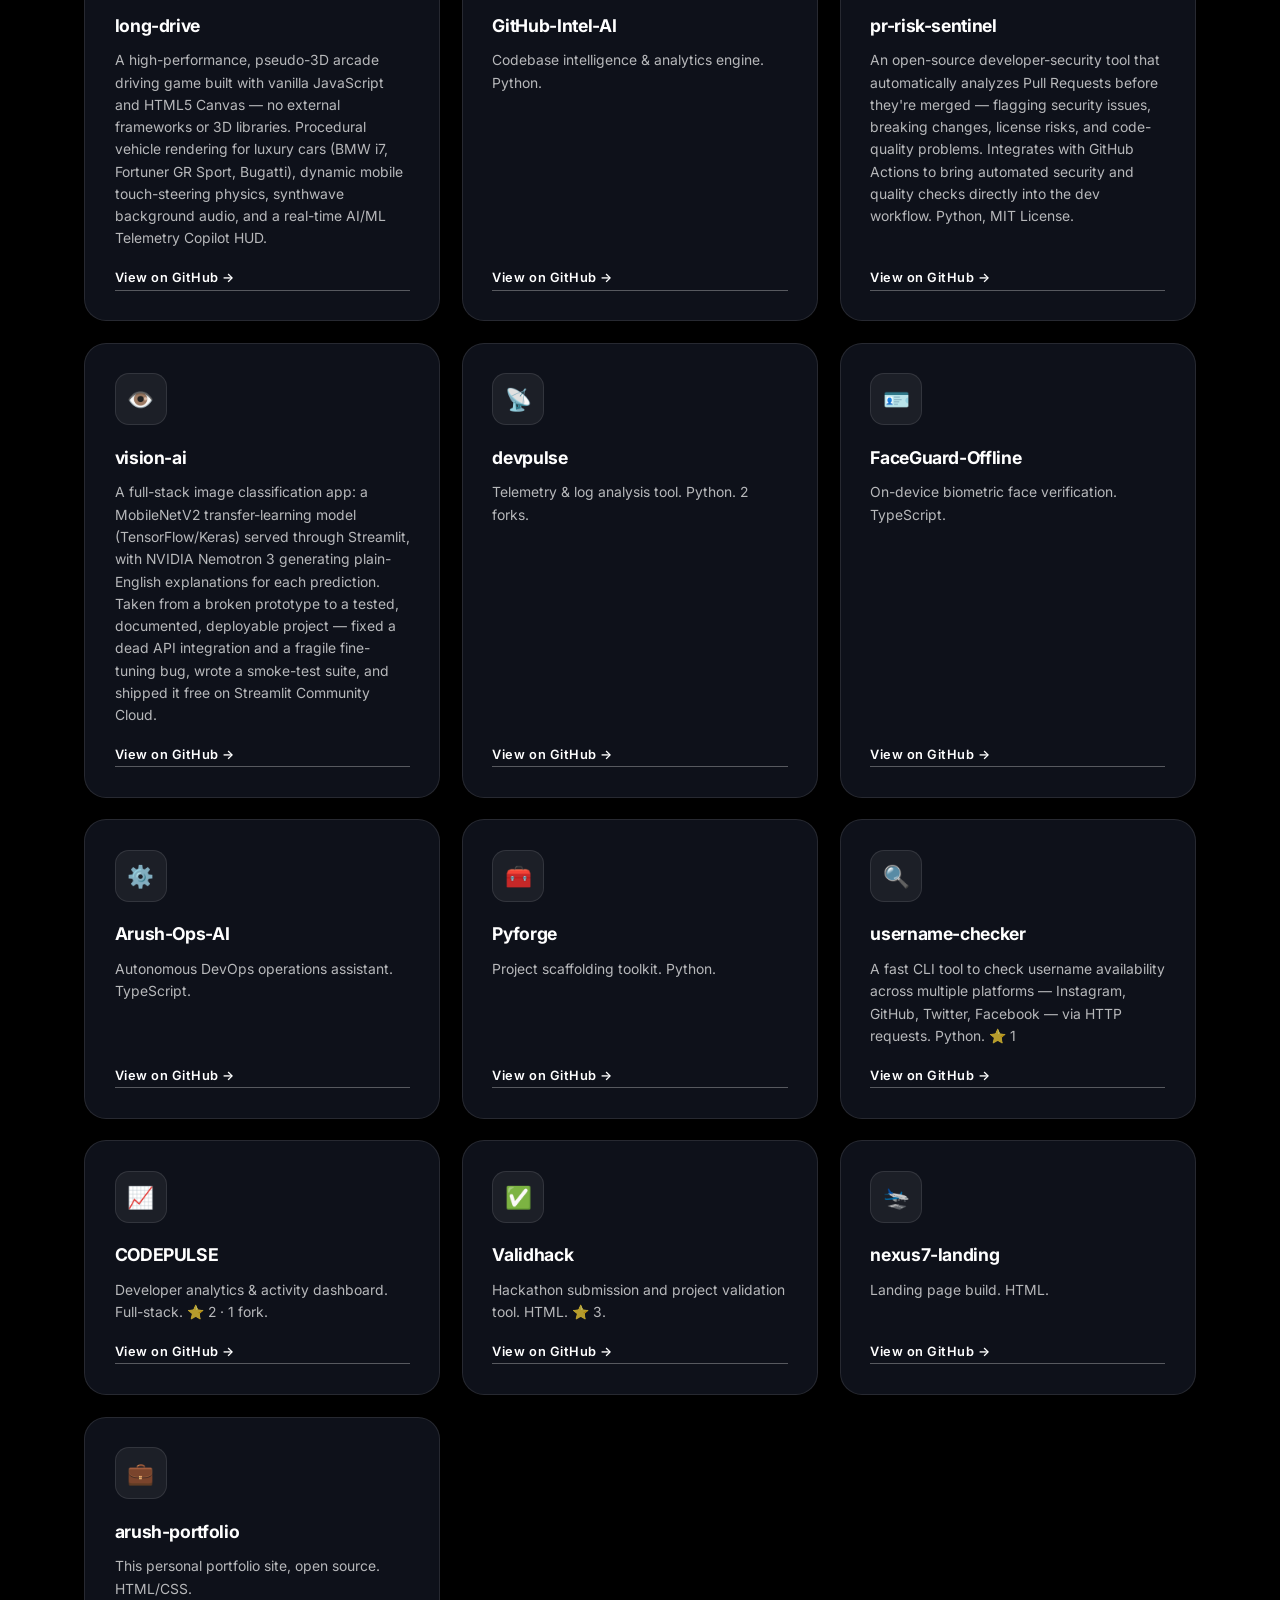
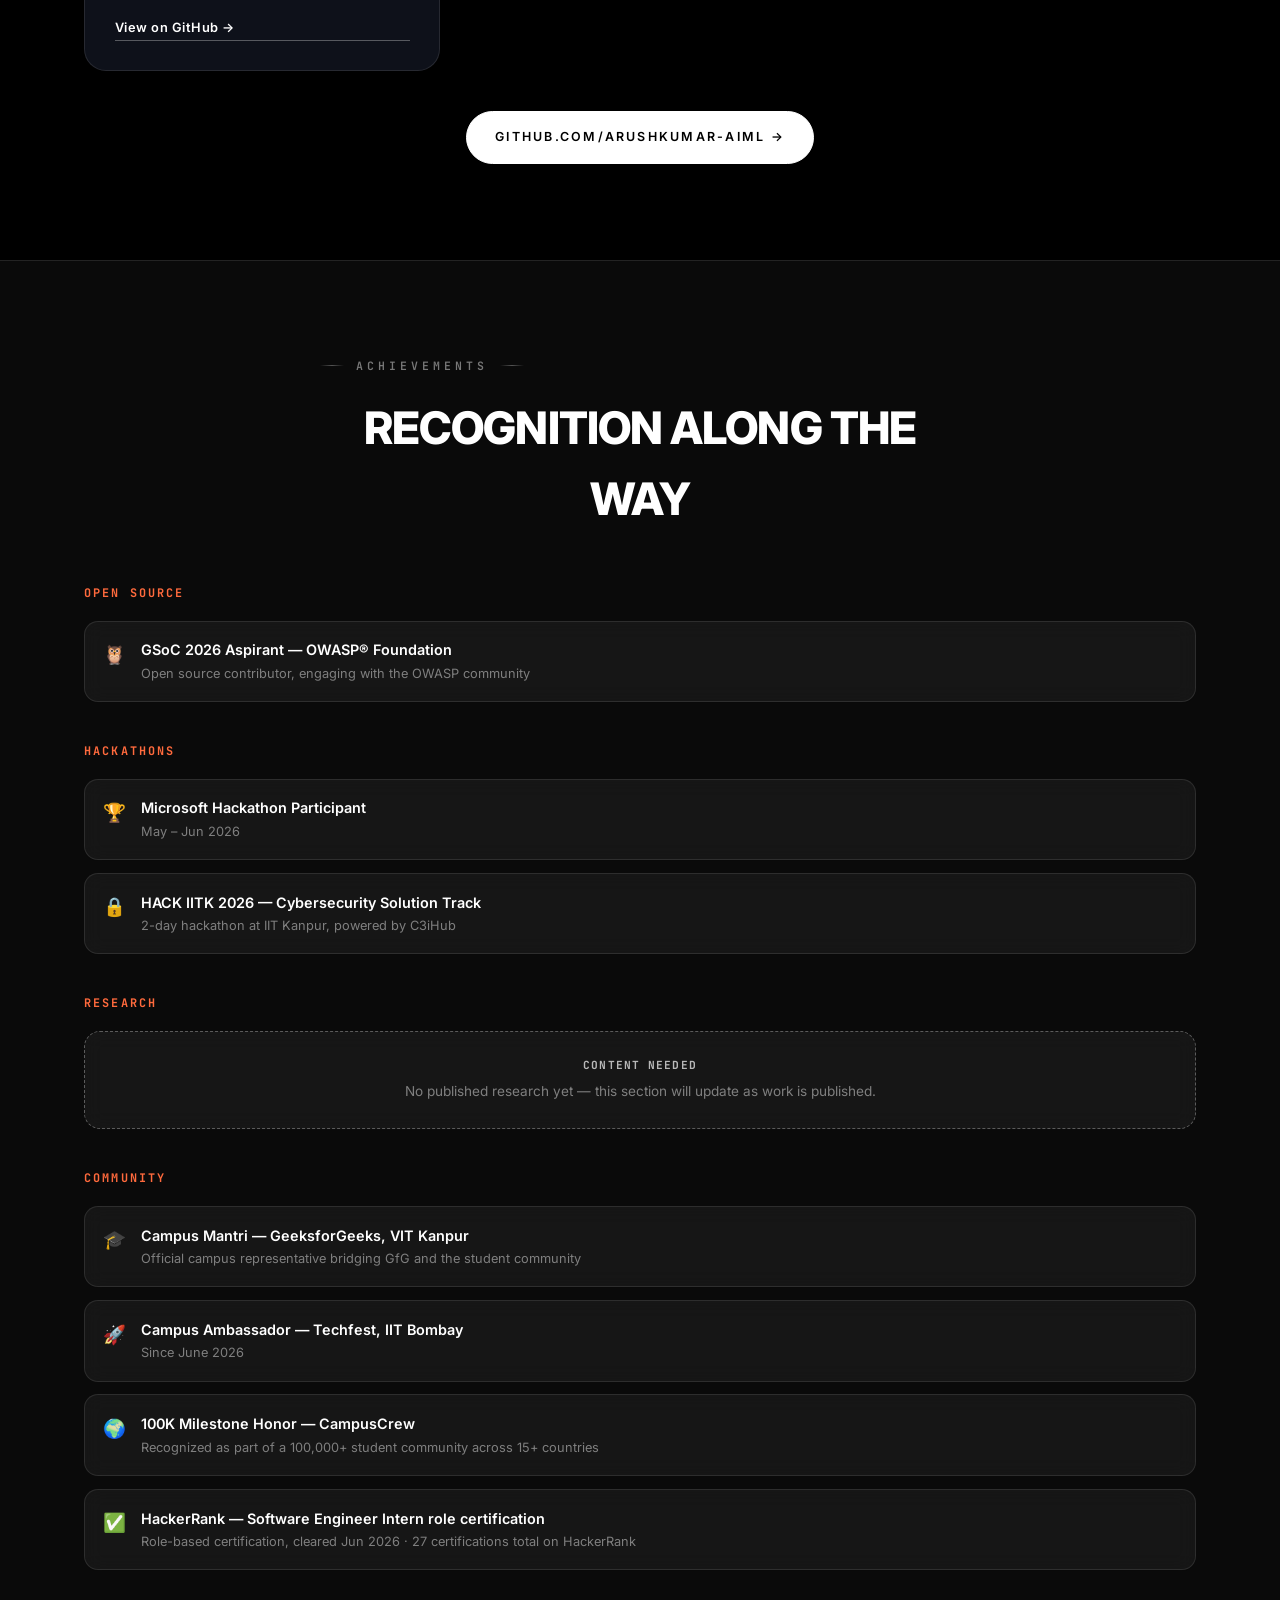
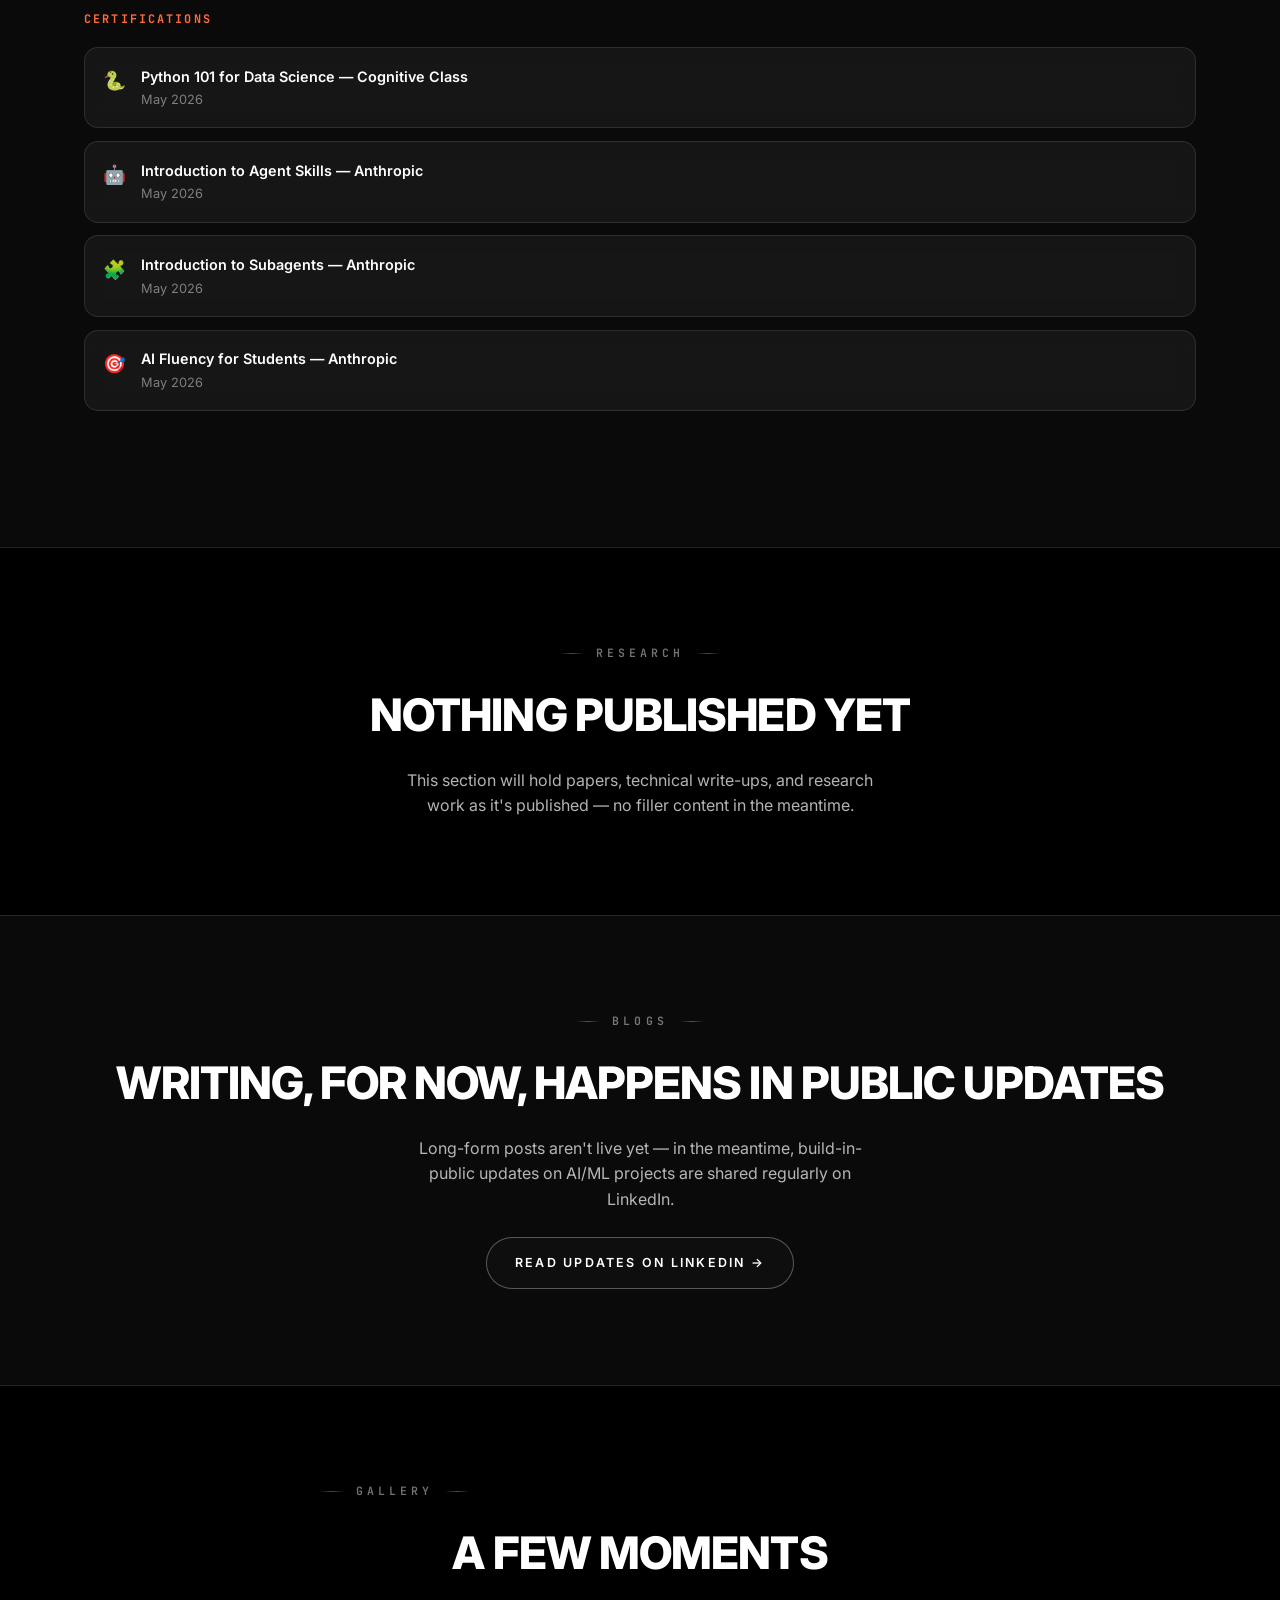
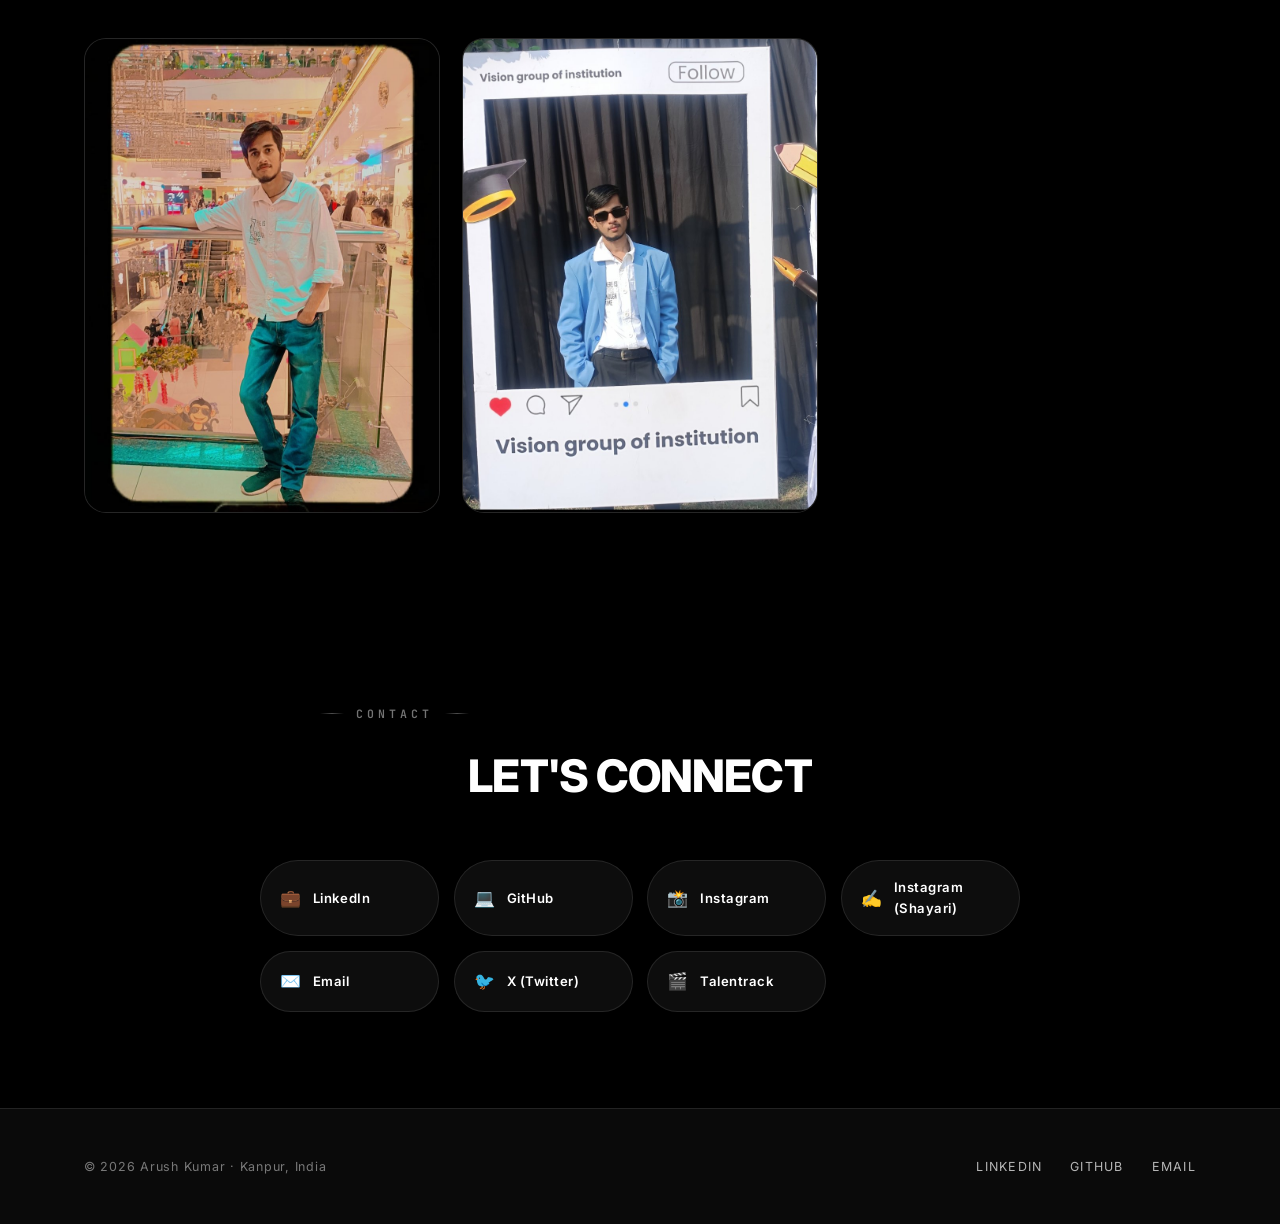
==== commit c4e6c4a0: "complete" ====
--- a/index.html
+++ b/index.html
@@ -5,13 +5,13 @@
 <meta name="google-site-verification" content="o4efBKhwgQYWz8WkiUQ7m55cxykIstLFXpBxEyG-v3M" />
 <meta name="viewport" content="width=device-width, initial-scale=1.0" />
 <title>Arush Kumar — AI Engineer & Full-Stack Developer</title>
-<meta name="description" content="Arush Kumar — AI Engineer, Full-Stack Developer, Open Source Contributor, and Founder of Arush Labs. Building AI products in public from Kanpur, India." />
+<meta name="description" content="Arush Kumar — AI/ML Engineer, Full-Stack Developer, and Open Source Contributor building intelligent systems from Kanpur, India." />
 <link rel="canonical" href="https://arush-portfolio-sandy.vercel.app/" />
-<meta name="keywords" content="Arush Kumar, AI Engineer, Full-Stack Developer, Arush Labs Founder, Kanpur developer, AI products, open source contributor" />
+<meta name="keywords" content="Arush Kumar, AI/ML Engineer, AI Agents, Full-Stack Developer, Kanpur developer, open source contributor" />
 <meta name="author" content="Arush Kumar" />
 
 <meta property="og:title" content="Arush Kumar — AI Engineer & Full-Stack Developer" />
-<meta property="og:description" content="AI Engineer, Full-Stack Developer, Open Source Contributor, Founder of Arush Labs." />
+<meta property="og:description" content="AI/ML Engineer, Full-Stack Developer, Open Source Contributor." />
 <meta property="og:type" content="profile" />
 <meta property="og:url" content="https://arush-portfolio-sandy.vercel.app/" />
 <meta property="og:image" content="https://arush-portfolio-sandy.vercel.app/assets/avatar.jpg" />
@@ -20,7 +20,7 @@
 
 <meta name="twitter:card" content="summary_large_image" />
 <meta name="twitter:title" content="Arush Kumar — AI Engineer & Full-Stack Developer" />
-<meta name="twitter:description" content="AI Engineer, Full-Stack Developer, Open Source Contributor, Founder of Arush Labs." />
+<meta name="twitter:description" content="AI/ML Engineer, Full-Stack Developer, Open Source Contributor." />
 <meta name="twitter:image" content="https://arush-portfolio-sandy.vercel.app/assets/avatar.jpg" />
 
 <link rel="icon" href="assets/avatar.jpg">
@@ -35,12 +35,7 @@
   "name": "Arush Kumar",
   "url": "https://arush-portfolio-sandy.vercel.app/",
   "image": "https://arush-portfolio-sandy.vercel.app/assets/avatar.jpg",
-  "jobTitle": "AI Engineer & Full-Stack Developer",
-  "worksFor": {
-    "@type": "Organization",
-    "name": "Arush Labs",
-    "url": "https://arushlabs.vercel.app"
-  },
+  "jobTitle": "AI/ML Engineer & Full-Stack Developer",
   "address": {
     "@type": "PostalAddress",
     "addressLocality": "Kanpur",
@@ -75,7 +70,7 @@
       <a href="#gallery">Gallery</a>
       <a href="#contact">Contact</a>
     </div>
-    <a class="nav-cta" href="mailto:hello@arushlabs.com">Get in touch →</a>
+    <a class="nav-cta" href="mailto:arushkumarsince2007@gmail.com">Get in touch →</a>
     <button class="nav-toggle" aria-label="Toggle menu" aria-expanded="false">☰</button>
   </div>
   <div class="mobile-menu">
@@ -108,7 +103,7 @@
 
     <span class="badge-pill">📍 Kanpur, Uttar Pradesh, India</span>
     <h1>Hi, I'm <span class="accent">Arush Kumar</span>.<br>I build AI-native software.</h1>
-    <p class="lede">AI Engineer and Full-Stack Developer, currently building Arush Labs in public — an AI-first technology company — while contributing to open source along the way.</p>
+    <p class="lede">AI/ML Engineer and Full-Stack Developer, building AI agents, machine-learning systems, and open-source projects in public.</p>
 
     <div class="cta-row center" style="margin-bottom:3rem;">
       <a class="btn btn-primary" href="#projects">View projects</a>
@@ -119,16 +114,16 @@
       <div class="term-block show"><span class="k">Focus</span><span class="v">AI</span></div>
       <div class="term-block show"><span class="k">Focus</span><span class="v">Full Stack</span></div>
       <div class="term-block show"><span class="k">Focus</span><span class="v">Open Source</span></div>
-      <div class="term-block show"><span class="k">Focus</span><span class="v">Startup Building</span></div>
+      <div class="term-block show"><span class="k">Focus</span><span class="v">AI Agents</span></div>
     </div>
   </div>
 </header>
 
 <div class="marquee-strip">
   <div class="marquee-track" id="marquee-track">
-    <span>ARUSH KUMAR</span><span>AI ENGINEER</span><span>FULL-STACK DEVELOPER</span><span>ARUSH LABS</span><span>OPEN SOURCE</span>
-    <span>ARUSH KUMAR</span><span>AI ENGINEER</span><span>FULL-STACK DEVELOPER</span><span>ARUSH LABS</span><span>OPEN SOURCE</span>
-    <span>ARUSH KUMAR</span><span>AI ENGINEER</span><span>FULL-STACK DEVELOPER</span><span>ARUSH LABS</span><span>OPEN SOURCE</span>
+    <span>ARUSH KUMAR</span><span>AI/ML ENGINEER</span><span>FULL-STACK DEVELOPER</span><span>AI AGENTS</span><span>OPEN SOURCE</span>
+    <span>ARUSH KUMAR</span><span>AI/ML ENGINEER</span><span>FULL-STACK DEVELOPER</span><span>AI AGENTS</span><span>OPEN SOURCE</span>
+    <span>ARUSH KUMAR</span><span>AI/ML ENGINEER</span><span>FULL-STACK DEVELOPER</span><span>AI AGENTS</span><span>OPEN SOURCE</span>
   </div>
 </div>
 
@@ -137,12 +132,11 @@
     <div class="split" data-reveal>
       <div>
         <div class="eyebrow">About</div>
-        <h2>AI Engineer, Full-Stack Developer, Founder</h2>
+        <h2>AI/ML Engineer, Full-Stack Developer</h2>
       </div>
       <div>
-        <p style="margin-bottom:1rem;">I'm building AI-first software products focused on solving real-world problems through intelligent automation and scalable technology.</p>
-        <p style="margin-bottom:1rem;">Currently building <strong style="color:var(--text);">Arush Labs</strong>, an AI technology company developing Arush Marketplace (an AI-powered freelancing platform), with AI CoFounder and Arush Launch on the roadmap.</p>
-        <p style="margin-bottom:1rem;">My interests include Artificial Intelligence, Machine Learning, Full Stack Development, Developer Tools, Cybersecurity, and Open Source. I'm passionate about building in public, contributing to open source, and creating products that developers and businesses can use worldwide.</p>
+        <p style="margin-bottom:1rem;">I'm a Computer Science (AI/ML) student focused on becoming a strong AI/ML Engineer and AI Agent Engineer, building practical systems with Python, machine learning, PyTorch, computer vision, generative AI, and agentic workflows.</p>
+        <p style="margin-bottom:1rem;">My interests include Artificial Intelligence, Machine Learning, Full-Stack Development, Developer Tools, Cybersecurity, and Open Source. I'm passionate about building in public, contributing to open source, and shipping real, working systems rather than collecting certificates.</p>
         <p style="font-size:.85rem; color:var(--muted);">B.Tech, Computer Science — Dr. A.P.J. Abdul Kalam Technical University (2024–2028)</p>
       </div>
     </div>
@@ -221,18 +215,6 @@
       </div>
 
       <div class="p-card">
-        <div class="p-status status-building">Building</div>
-        <div class="p-icon">🛠️</div>
-        <h3>Arush Marketplace</h3>
-        <p class="desc">AI-powered freelancing platform — the first product from Arush Labs. Adeel AI turns a client's idea into a scoped brief, a full PRD, and a starter code scaffold.</p>
-        <div class="p-meta"><span class="tag">React</span><span class="tag">Node.js</span><span class="tag">Stripe</span></div>
-        <div class="p-foot">
-          <div class="p-price" style="font-size:.75rem;">Jul 2026 – Present</div>
-          <a href="https://arush-marketplace.vercel.app" target="_blank" rel="noopener" class="link-cta">Live demo →</a>
-        </div>
-      </div>
-
-      <div class="p-card">
         <div class="p-status status-roadmap">Built</div>
         <div class="p-icon">🏢</div>
         <h3>OfficeOS</h3>
@@ -252,19 +234,7 @@
         <div class="p-meta"><span class="tag">Voice AI</span><span class="tag">LLM Agents</span><span class="tag">Telephony</span></div>
         <div class="p-foot">
           <div class="p-price" style="font-size:.75rem;">Aug 2026 – Present</div>
-          <a href="https://arushlabs.vercel.app/services" target="_blank" rel="noopener" class="link-cta">Try it live →</a>
-        </div>
-      </div>
-
-      <div class="p-card">
-        <div class="p-status status-building">Live</div>
-        <div class="p-icon">🌐</div>
-        <h3>Arush Labs Website</h3>
-        <p class="desc">The full Arush Labs site — 45+ pages, 96 services across 15 categories, live blog, and an on-brand design system. Built and maintained end to end.</p>
-        <div class="p-meta"><span class="tag">HTML/CSS/JS</span><span class="tag">Vercel</span><span class="tag">Three.js</span></div>
-        <div class="p-foot">
-          <div class="p-price" style="font-size:.75rem;">2026 – Present</div>
-          <a href="https://github.com/ArushLabs" target="_blank" rel="noopener" class="link-cta">GitHub →</a>
+          <a href="#contact" class="link-cta">Contact for demo →</a>
         </div>
       </div>
 
@@ -279,11 +249,6 @@
       <h2>Where I've worked and contributed</h2>
     </div>
     <div class="glass" style="padding:.5rem 0;" data-reveal>
-
-      <div class="exp-item" style="border-bottom:1px solid var(--border);">
-        <div class="exp-head"><span class="exp-role">Founder & CEO</span><span class="exp-date">Jul 2026 – Present · 1 mo</span></div>
-        <div class="exp-org">Arush Labs · Self-employed · Asia</div>
-      </div>
 
       <div class="exp-item" style="border-bottom:1px solid var(--border);">
         <div class="exp-head"><span class="exp-role">Campus Ambassador</span><span class="exp-date">Jun 2026 – Present · 2 mos</span></div>
@@ -301,9 +266,15 @@
         <div class="exp-desc">Participated in the Cybersecurity Solution Track at HACK IITK 2026, a prestigious hackathon hosted by C3iHub at IIT Kanpur. Developed innovative security-focused solutions under tight deadlines, and collaborated with diverse teams to tackle complex cybersecurity challenges.</div>
       </div>
 
-      <div class="exp-item">
+      <div class="exp-item" style="border-bottom:1px solid var(--border);">
         <div class="exp-head"><span class="exp-role">Open Source Contributor — GSoC 2026 Aspirant</span><span class="exp-date">Apr 2026 – May 2026 · 2 mos</span></div>
         <div class="exp-org">OWASP® Foundation · Freelance · Remote</div>
+      </div>
+
+      <div class="exp-item">
+        <div class="exp-head"><span class="exp-role">Open Source Contributor — GSoC 2026 Aspirant</span><span class="exp-date">Mar 2026 – May 2026 · 3 mos</span></div>
+        <div class="exp-org">C2SI · Freelance · Asia</div>
+        <div class="exp-desc">Contributed to open-source projects as a GSoC 2026 aspirant. Submitted PRs to WebGoat, including schema-aware sanitization and README fixes, developed new vulnerability labs for PyGoat, and proposed projects using NestJS, Redis, and Django.</div>
       </div>
 
     </div>
@@ -508,7 +479,7 @@
   <div class="wrap center" data-reveal>
     <div class="eyebrow center">Blogs</div>
     <h2 style="margin-bottom:1rem;">Writing, for now, happens in public updates</h2>
-    <p style="max-width:480px; margin:0 auto 1.5rem;">Long-form posts aren't live yet — in the meantime, build-in-public updates on Arush Marketplace are shared regularly on LinkedIn.</p>
+    <p style="max-width:480px; margin:0 auto 1.5rem;">Long-form posts aren't live yet — in the meantime, build-in-public updates on AI/ML projects are shared regularly on LinkedIn.</p>
     <div class="cta-row center"><a class="btn btn-ghost" href="https://www.linkedin.com/in/arushkumar9983" target="_blank" rel="noopener">Read updates on LinkedIn →</a></div>
   </div>
 </section>
@@ -521,7 +492,6 @@
     </div>
     <div class="card-grid" data-reveal>
       <div class="gallery-item"><img src="assets/arush-mall.jpg" alt="Arush Kumar" loading="lazy"></div>
-      <div class="gallery-item"><img src="assets/arush-labs-poster.jpg" alt="Arush Kumar — Founder, Arush Labs" loading="lazy"></div>
       <div class="gallery-item"><img src="assets/arush-event.jpg" alt="Arush Kumar" loading="lazy"></div>
     </div>
   </div>
@@ -538,8 +508,7 @@
       <a class="social-btn" href="https://github.com/arushkumar-aiml" target="_blank" rel="noopener"><span class="ico">💻</span> GitHub</a>
       <a class="social-btn" href="https://instagram.com/arushkumar9983" target="_blank" rel="noopener"><span class="ico">📸</span> Instagram</a>
       <a class="social-btn" href="https://instagram.com/arushwrites_" target="_blank" rel="noopener"><span class="ico">✍️</span> Instagram (Shayari)</a>
-      <a class="social-btn" href="mailto:hello@arushlabs.com"><span class="ico">✉️</span> Email</a>
-      <a class="social-btn" href="https://arush-marketplace-portfolio.vercel.app/" target="_blank" rel="noopener"><span class="ico">🌐</span> Portfolio</a>
+      <a class="social-btn" href="mailto:arushkumarsince2007@gmail.com"><span class="ico">✉️</span> Email</a>
       <a class="social-btn" href="https://x.com/arushkumar9983" target="_blank" rel="noopener"><span class="ico">🐦</span> X (Twitter)</a>
       <a class="social-btn" href="https://www.talentrack.in/talent/talentportfolio/uid/e12b8b8372f61dd50ae134a111a3817b" target="_blank" rel="noopener"><span class="ico">🎬</span> Talentrack</a>
     </div>
@@ -554,7 +523,7 @@
     <div class="foot-links">
       <a href="https://www.linkedin.com/in/arushkumar9983" target="_blank" rel="noopener">LinkedIn</a>
       <a href="https://github.com/arushkumar-aiml" target="_blank" rel="noopener">GitHub</a>
-      <a href="mailto:hello@arushlabs.com">Email</a>
+      <a href="mailto:arushkumarsince2007@gmail.com">Email</a>
     </div>
   </div>
 </footer>
